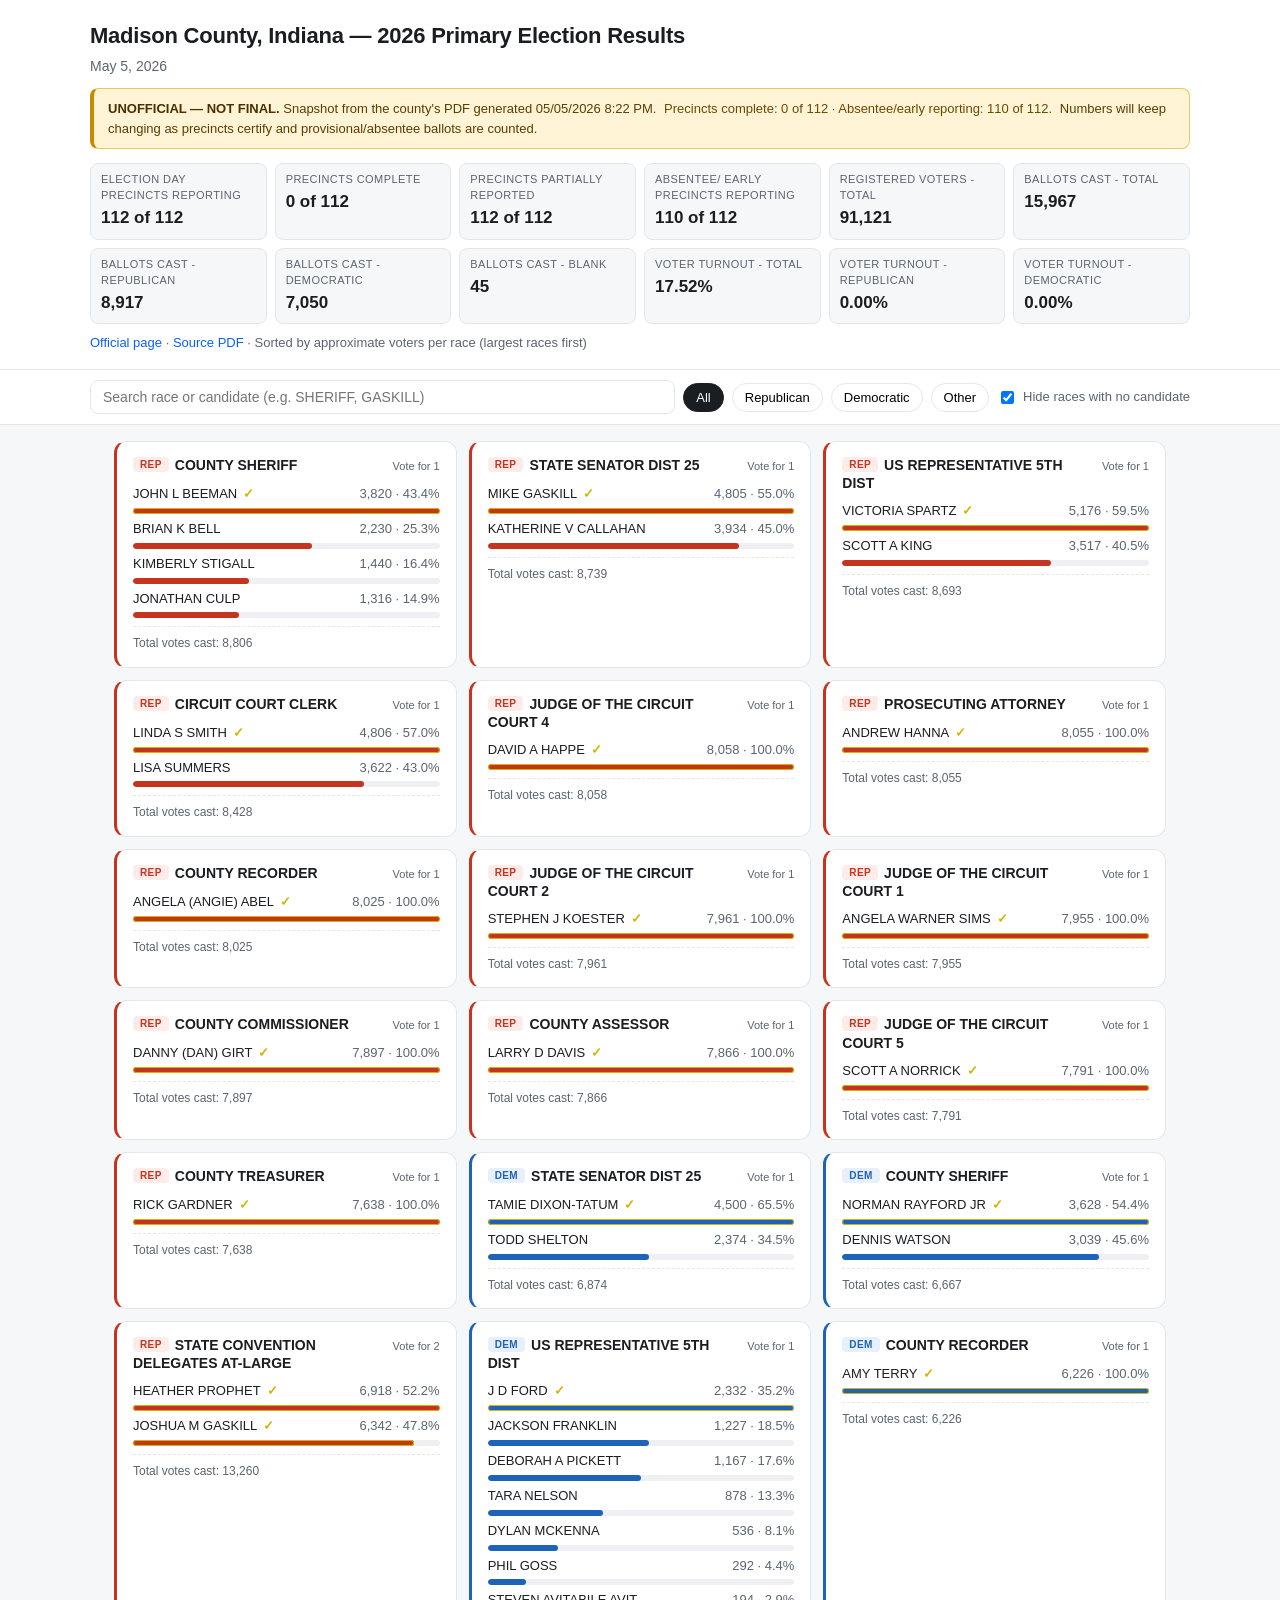
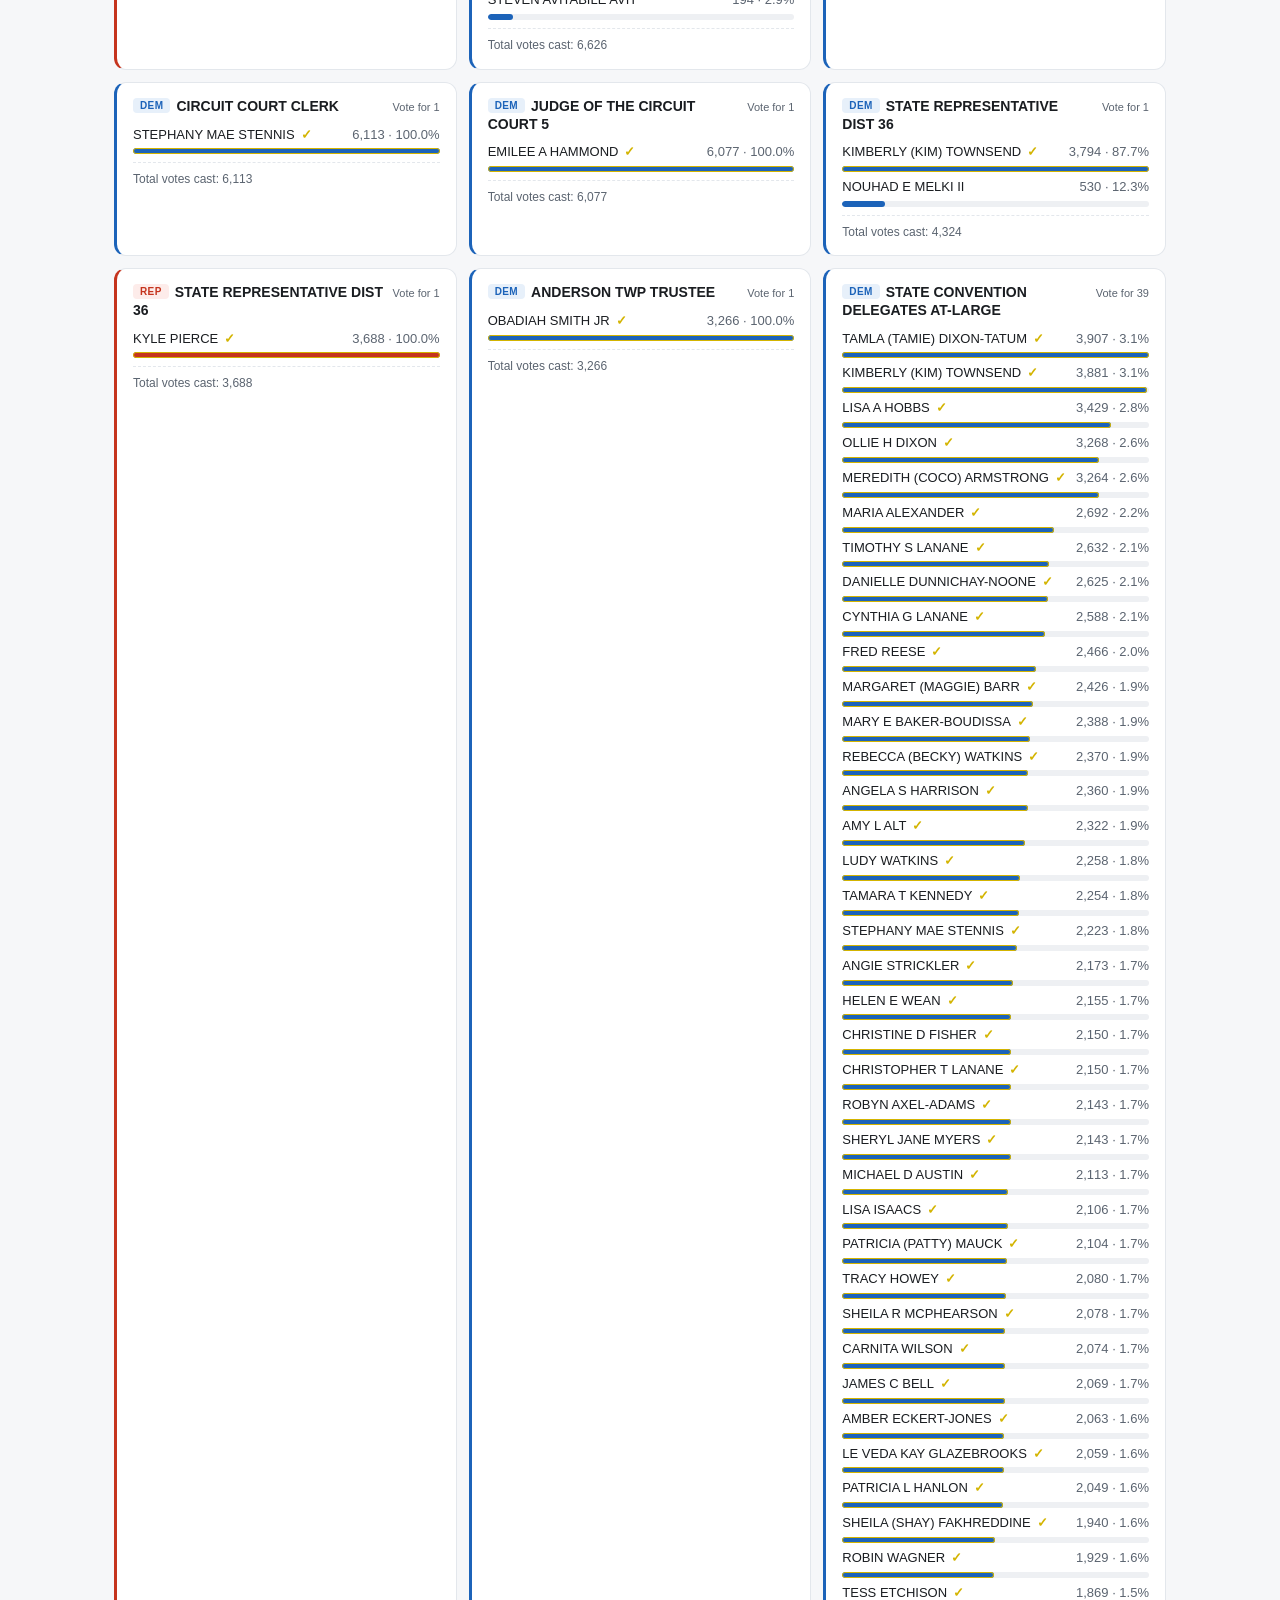
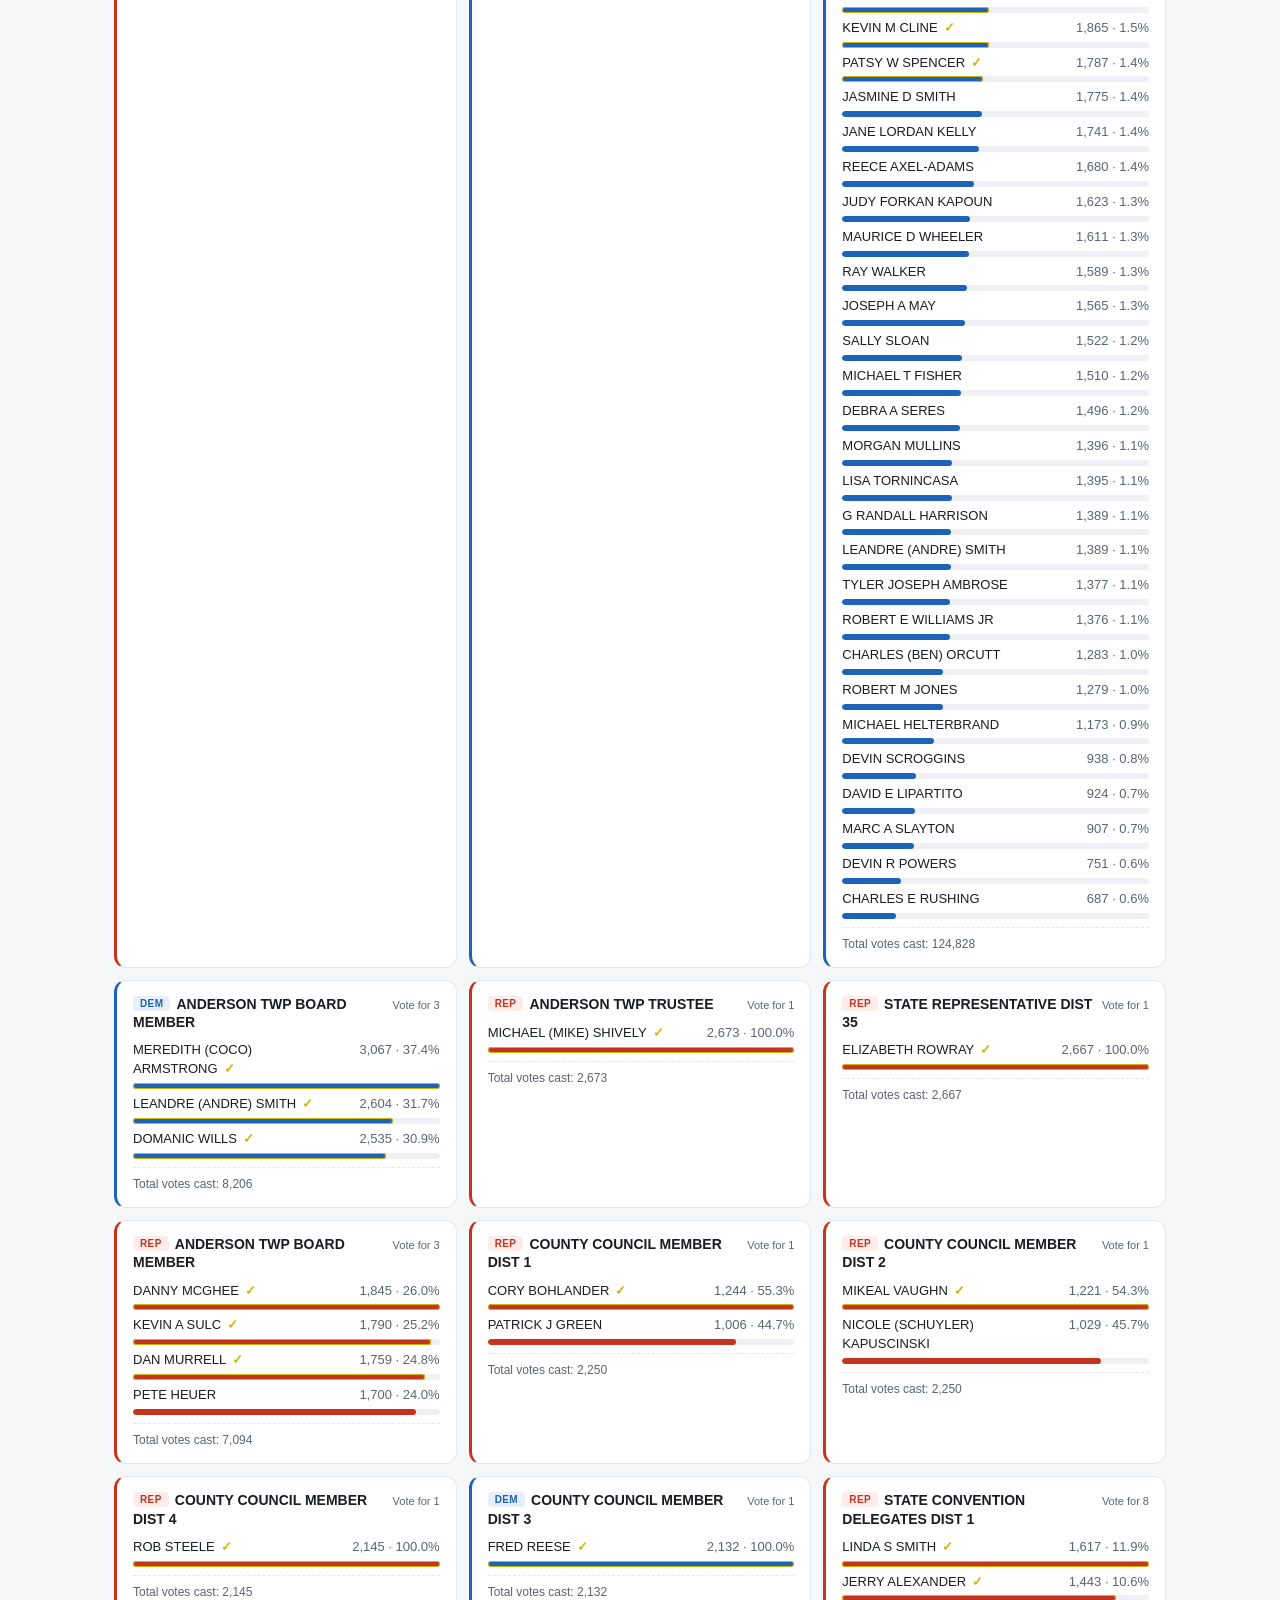
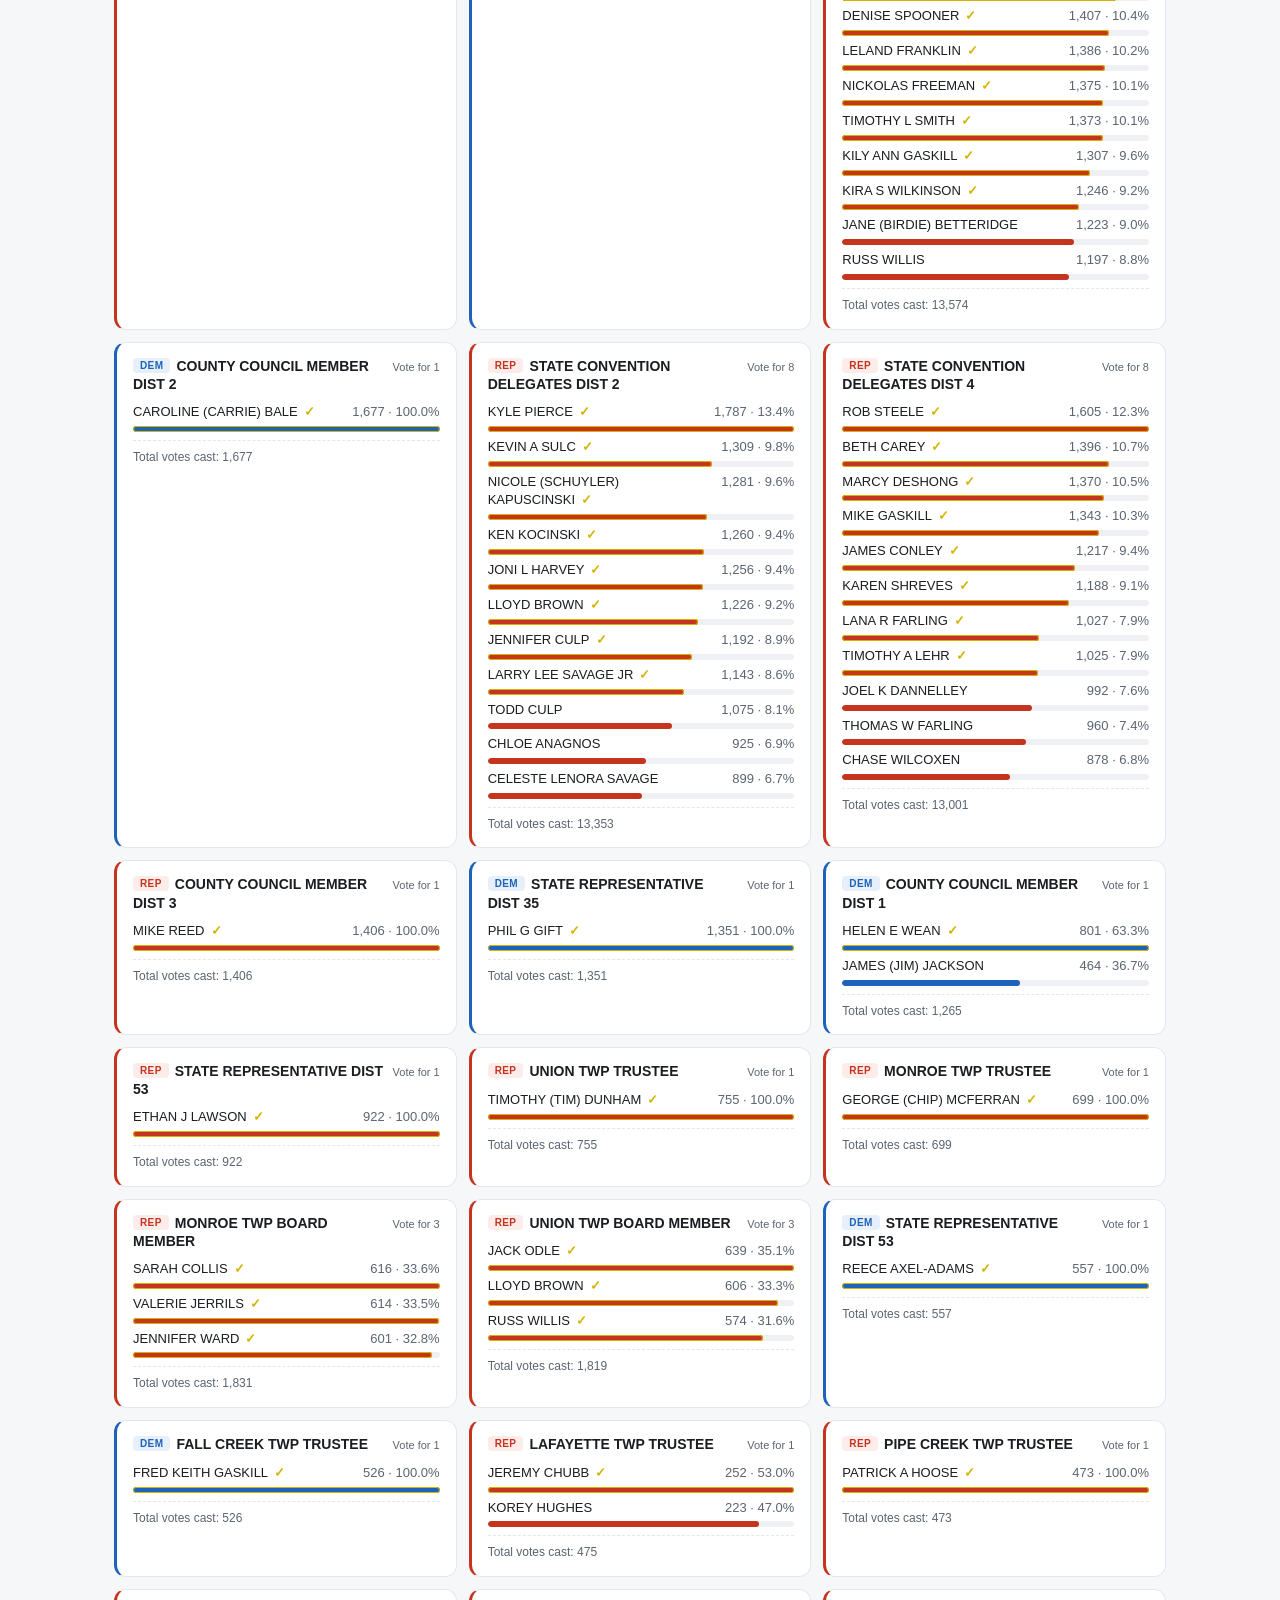
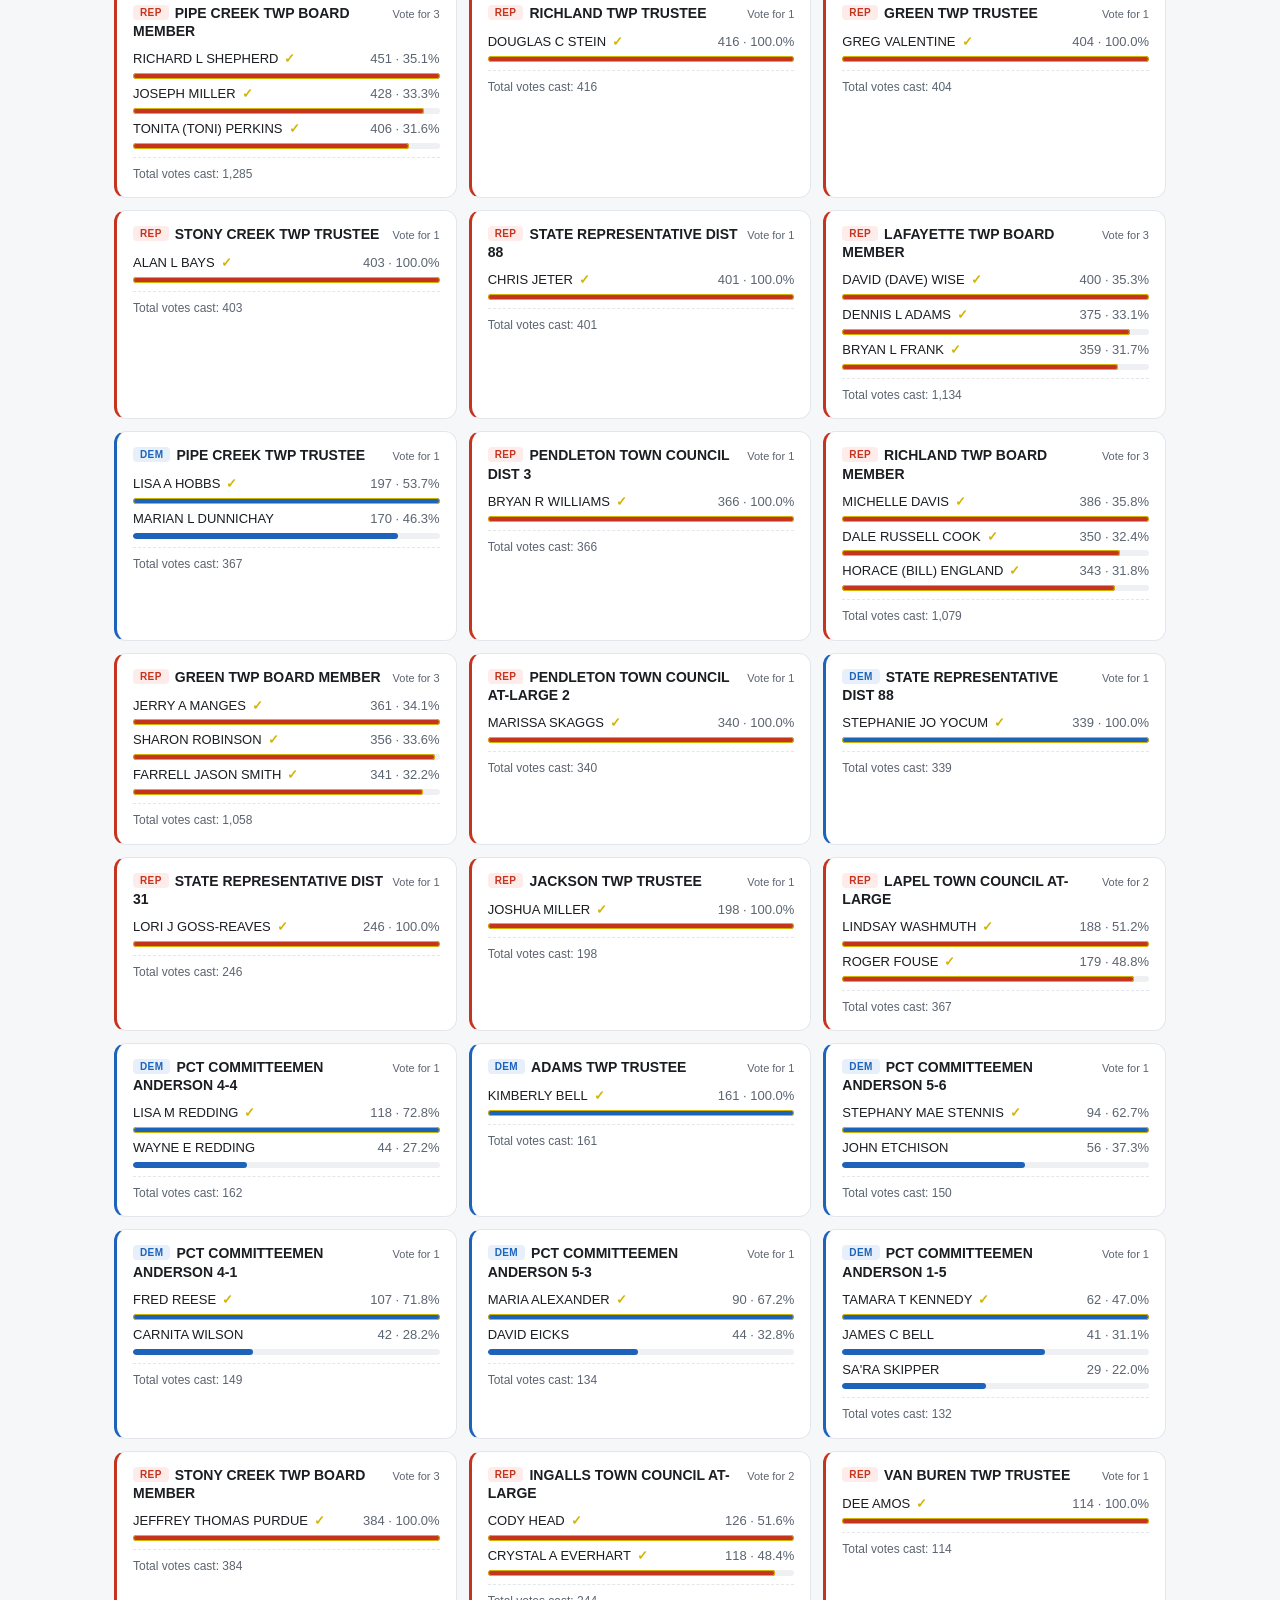
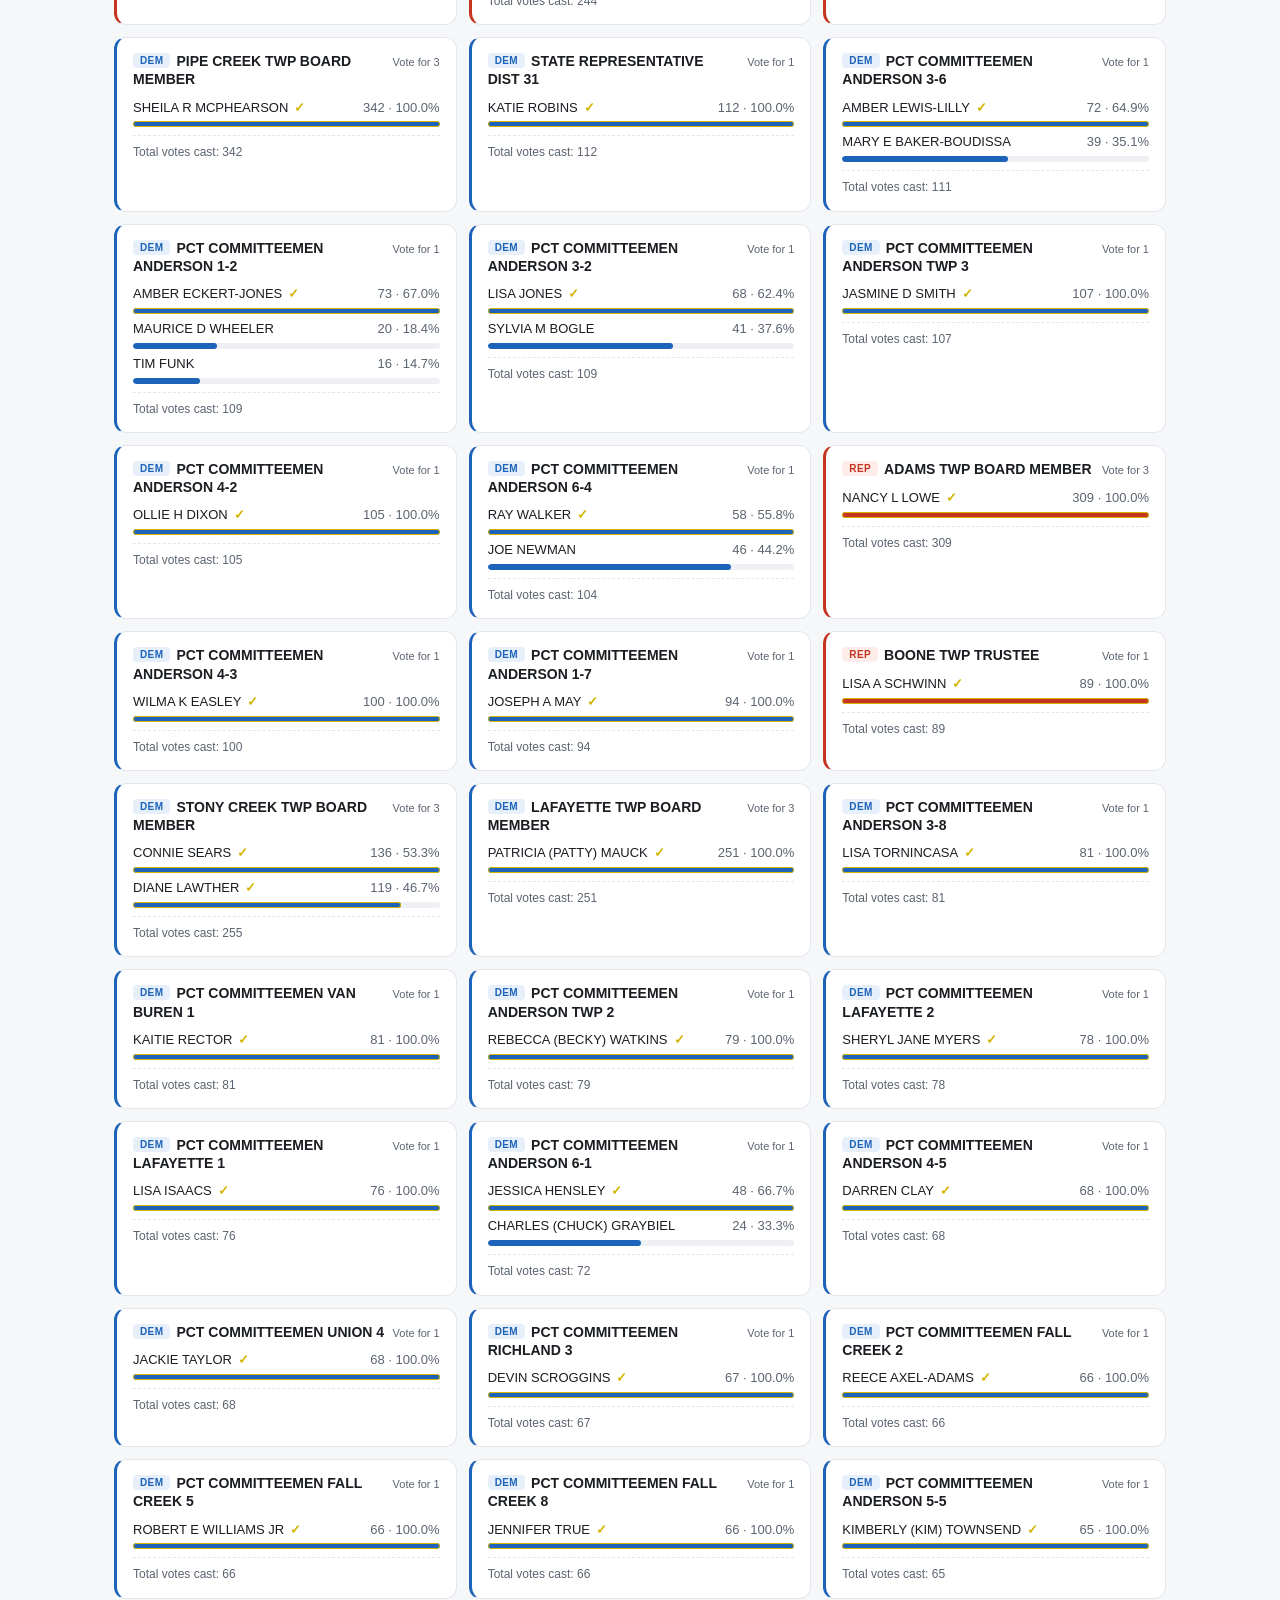
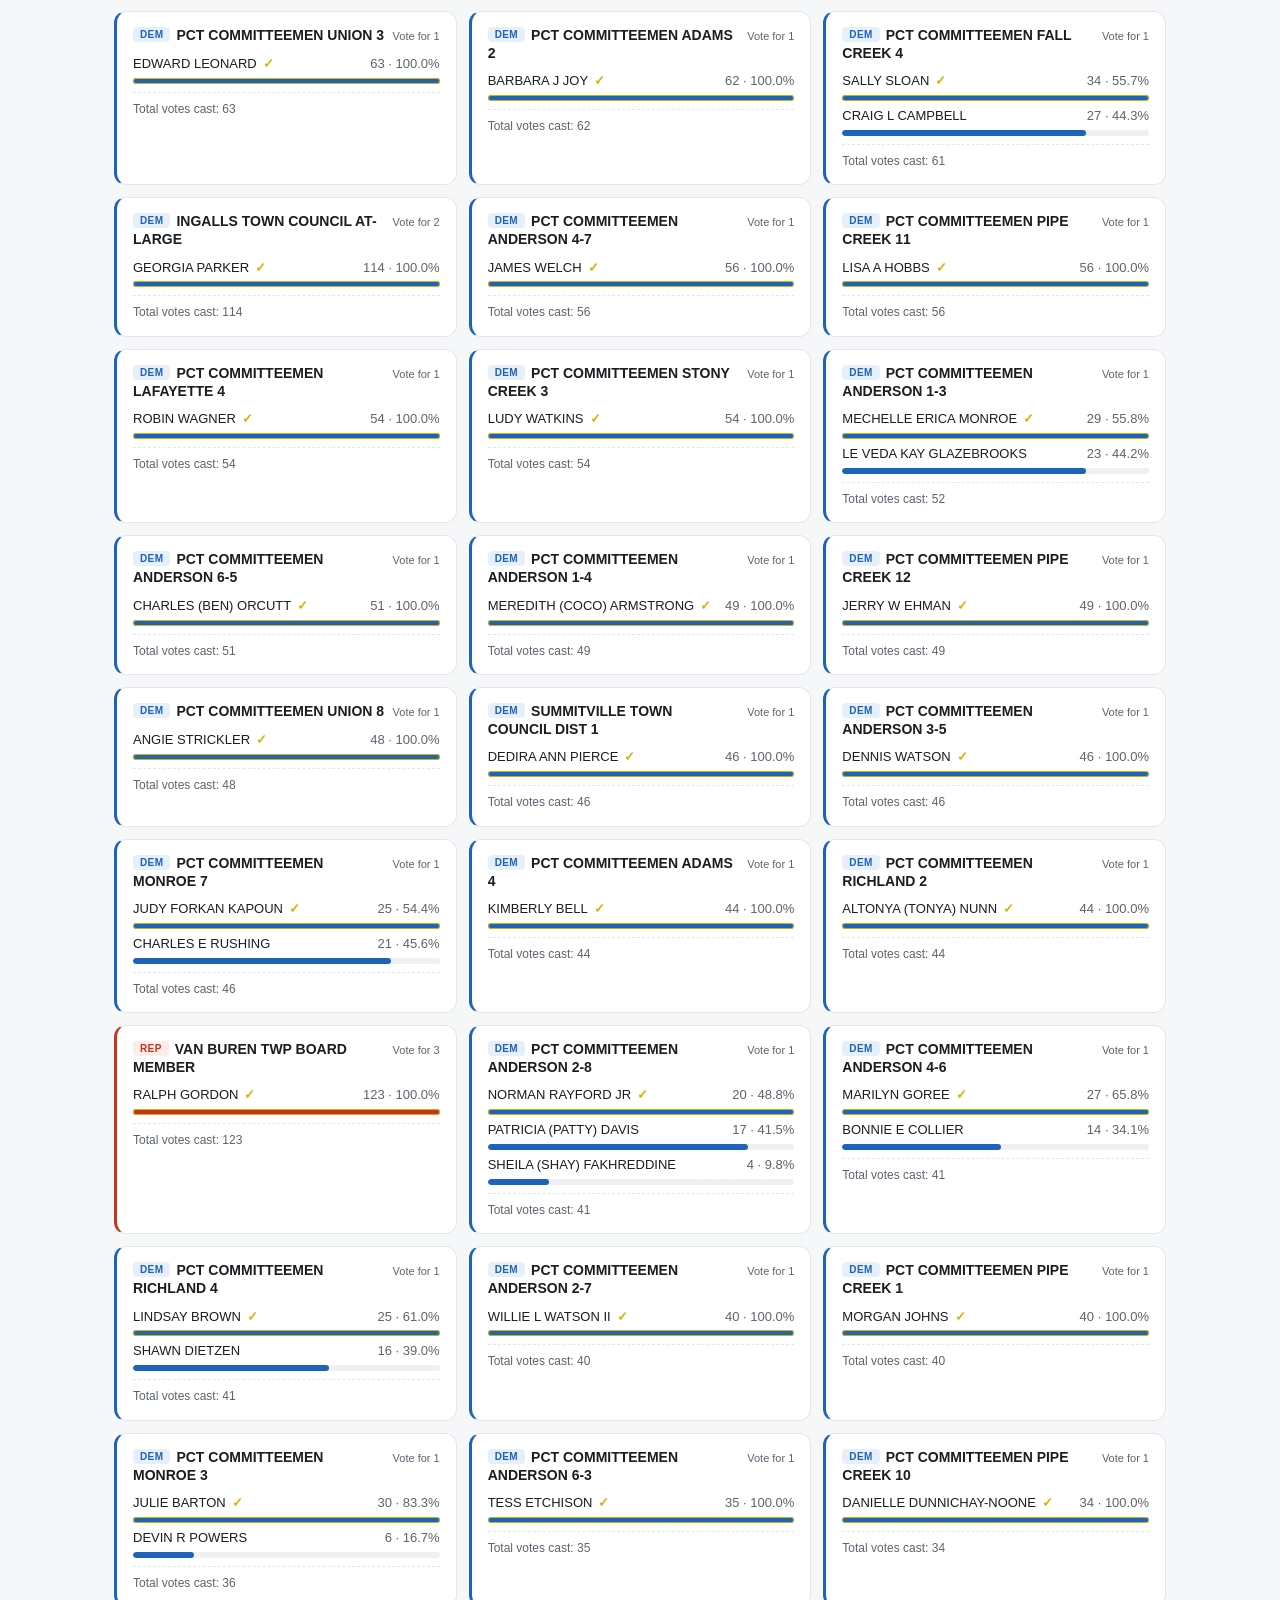
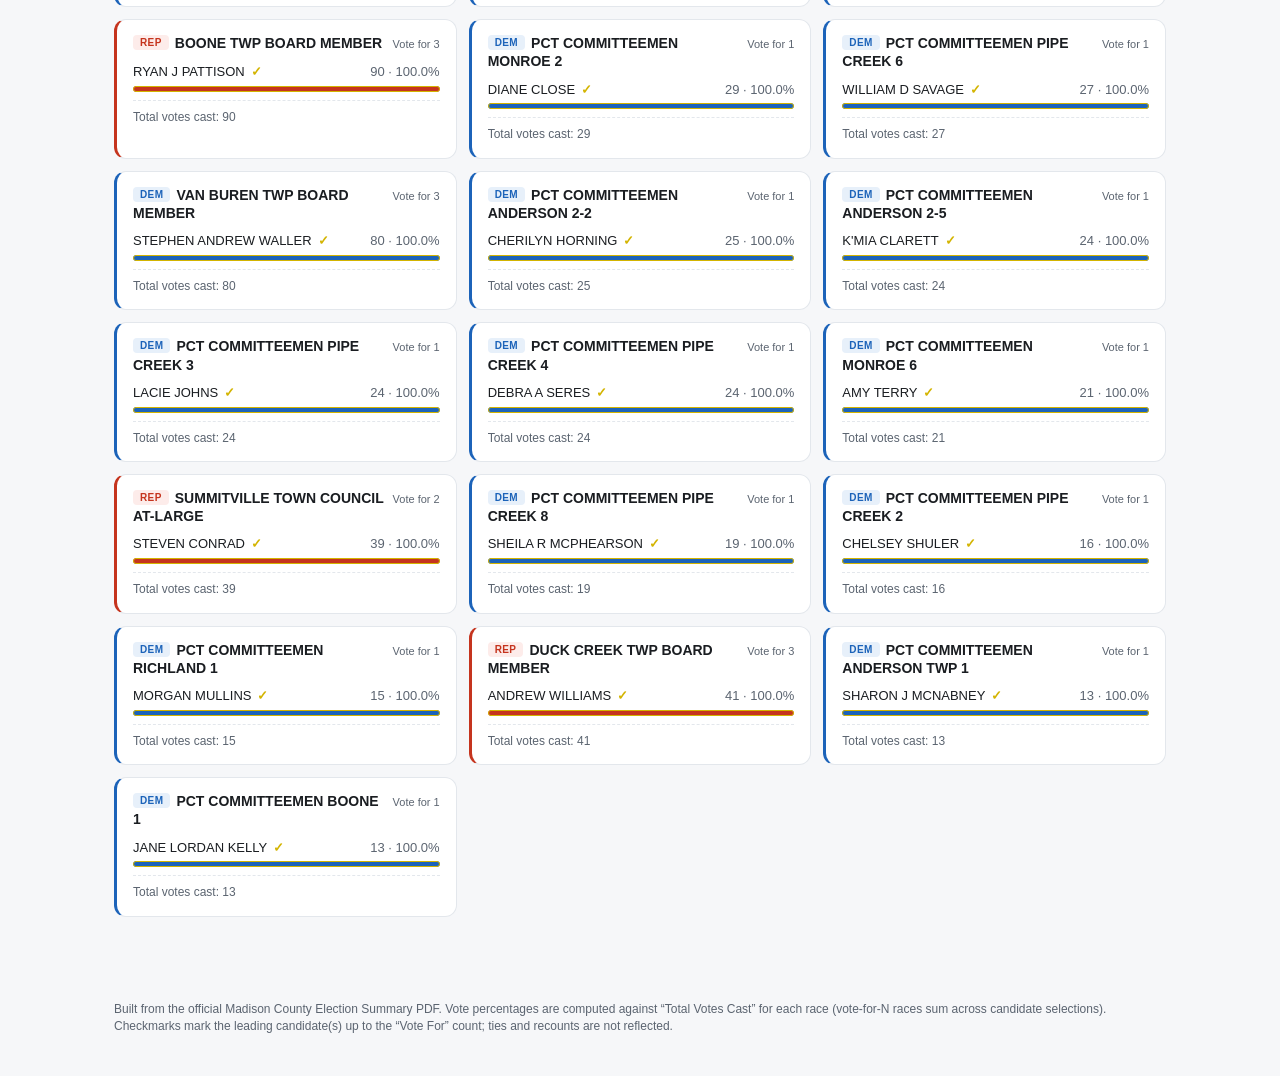
==== madison-county-2026-primary.html @ b172f8e1 "Add files via upload" ====
<!DOCTYPE html>
<html lang="en">
<head>
<meta charset="utf-8">
<meta name="viewport" content="width=device-width,initial-scale=1">
<title>Madison County, IN — 2026 Primary Election Results</title>
<style>
  :root {
    color-scheme: light;
    --bg: #f6f7f9;
    --card: #ffffff;
    --ink: #1a1d21;
    --ink-soft: #5b6470;
    --rule: #e3e7ec;
    --rep: #c5341e;
    --rep-bg: #fdecea;
    --dem: #1c63b9;
    --dem-bg: #e7f0fa;
    --non: #5b6470;
    --non-bg: #eef0f3;
    --winner-bg: #fff8d7;
    --winner-rule: #d3b400;
    --bar-track: #eef0f3;
    --accent: #0b5fff;
  }
  * { box-sizing: border-box; }
  html, body { margin: 0; padding: 0; }
  body {
    font: 15px/1.45 -apple-system, BlinkMacSystemFont, "Segoe UI", Roboto, "Helvetica Neue", Arial, sans-serif;
    color: var(--ink);
    background: var(--bg);
  }
  header {
    background: #fff;
    border-bottom: 1px solid var(--rule);
    padding: 20px 24px 16px;
  }
  header .wrap { max-width: 1100px; margin: 0 auto; }
  h1 { font-size: 22px; margin: 0 0 4px; letter-spacing: -0.01em; }
  .sub { color: var(--ink-soft); font-size: 14px; }
  .meta { margin-top: 10px; font-size: 13px; color: var(--ink-soft); }
  .meta a { color: var(--accent); text-decoration: none; }
  .meta a:hover { text-decoration: underline; }

  .stats {
    display: grid;
    grid-template-columns: repeat(auto-fit, minmax(160px, 1fr));
    gap: 8px;
    margin-top: 14px;
  }
  .stat {
    background: var(--bg);
    border: 1px solid var(--rule);
    border-radius: 8px;
    padding: 8px 10px;
  }
  .stat-label { font-size: 11px; color: var(--ink-soft); text-transform: uppercase; letter-spacing: 0.04em; }
  .stat-value { font-size: 17px; font-weight: 600; margin-top: 2px; }
  .warning {
    margin-top: 12px;
    padding: 10px 14px;
    background: #fff4d6;
    border: 1px solid #e6c861;
    border-left: 4px solid #c98a00;
    border-radius: 8px;
    font-size: 13px;
    line-height: 1.5;
    color: #5a3d00;
  }
  .warning strong { color: #4a2f00; }
  .warning-detail { display: inline-block; margin: 0 4px; color: #6b4900; }

  .controls {
    position: sticky; top: 0; z-index: 10;
    background: rgba(255,255,255,0.95);
    backdrop-filter: blur(6px);
    border-bottom: 1px solid var(--rule);
    padding: 10px 24px;
    display: flex; flex-wrap: wrap; gap: 8px; align-items: center;
  }
  .controls .wrap { max-width: 1100px; margin: 0 auto; width: 100%; display: flex; flex-wrap: wrap; gap: 8px; align-items: center; }
  input[type=search] {
    flex: 1 1 220px; min-width: 180px;
    padding: 8px 12px; font-size: 14px;
    border: 1px solid var(--rule); border-radius: 8px;
    background: #fff;
  }
  input[type=search]:focus { outline: 2px solid var(--accent); outline-offset: -1px; }
  .pill {
    padding: 6px 12px; border: 1px solid var(--rule);
    border-radius: 999px; cursor: pointer; user-select: none;
    background: #fff; font-size: 13px;
  }
  .pill[aria-pressed="true"] { background: var(--ink); color: #fff; border-color: var(--ink); }
  .pill.rep[aria-pressed="true"] { background: var(--rep); border-color: var(--rep); }
  .pill.dem[aria-pressed="true"] { background: var(--dem); border-color: var(--dem); }

  main { max-width: 1100px; margin: 0 auto; padding: 16px 24px 60px; }

  .cat {
    margin-top: 24px;
  }
  .cat-title {
    font-size: 13px; font-weight: 600; text-transform: uppercase;
    letter-spacing: 0.06em; color: var(--ink-soft);
    margin: 0 0 8px;
  }
  .grid {
    display: grid;
    grid-template-columns: repeat(auto-fill, minmax(320px, 1fr));
    gap: 12px;
  }
  .race {
    background: var(--card); border: 1px solid var(--rule); border-radius: 12px;
    padding: 14px 16px;
  }
  .race.rep { border-left: 3px solid var(--rep); }
  .race.dem { border-left: 3px solid var(--dem); }
  .race.non { border-left: 3px solid var(--non); }

  .race-head {
    display: flex; align-items: baseline; justify-content: space-between; gap: 8px;
    margin-bottom: 10px;
  }
  .race-title { font-weight: 600; font-size: 14px; line-height: 1.3; }
  .race-meta { font-size: 11px; color: var(--ink-soft); white-space: nowrap; }
  .party-tag {
    display: inline-block; padding: 1px 7px; border-radius: 4px;
    font-size: 10px; font-weight: 700; letter-spacing: 0.04em;
    margin-right: 6px; vertical-align: 2px;
  }
  .party-tag.rep { background: var(--rep-bg); color: var(--rep); }
  .party-tag.dem { background: var(--dem-bg); color: var(--dem); }
  .party-tag.non { background: var(--non-bg); color: var(--non); }

  .candidate { margin: 6px 0; }
  .cand-row { display: flex; justify-content: space-between; gap: 8px; font-size: 13px; align-items: baseline; }
  .cand-name { font-weight: 500; }
  .cand-votes { color: var(--ink-soft); white-space: nowrap; font-variant-numeric: tabular-nums; }
  .cand-winner .cand-name::after {
    content: "\2713"; color: var(--winner-rule); margin-left: 6px; font-weight: 700;
  }
  .bar-track {
    height: 6px; background: var(--bar-track); border-radius: 3px;
    margin-top: 4px; overflow: hidden;
  }
  .bar-fill { height: 100%; border-radius: 3px; }
  .race.rep .bar-fill { background: var(--rep); }
  .race.dem .bar-fill { background: var(--dem); }
  .race.non .bar-fill { background: var(--non); }
  .cand-winner .bar-fill { box-shadow: inset 0 0 0 1px var(--winner-rule); }

  .no-cand { color: var(--ink-soft); font-style: italic; font-size: 13px; }
  .totals { margin-top: 8px; padding-top: 8px; border-top: 1px dashed var(--rule); font-size: 12px; color: var(--ink-soft); }

  .empty { padding: 40px; text-align: center; color: var(--ink-soft); }

  footer { max-width: 1100px; margin: 24px auto 40px; padding: 0 24px; font-size: 12px; color: var(--ink-soft); }
  footer a { color: var(--accent); }

  @media (max-width: 600px) {
    header, .controls, main, footer { padding-left: 14px; padding-right: 14px; }
    .grid { grid-template-columns: 1fr; }
  }
</style>
</head>
<body>
<header>
  <div class="wrap">
    <h1>Madison County, Indiana — 2026 Primary Election Results</h1>
    <div class="sub">May 5, 2026</div>
    <div class="warning">
      <strong>UNOFFICIAL — NOT FINAL.</strong>
      Snapshot from the county's PDF generated 05/05/2026 8:22 PM.
      <span class="warning-detail">Precincts complete: 0 of 112 &middot; Absentee/early reporting: 110 of 112.</span>
      Numbers will keep changing as precincts certify and provisional/absentee ballots are counted.
    </div>
    <div class="stats"><div class="stat"><div class="stat-label">Election Day Precincts Reporting</div><div class="stat-value">112 of 112</div></div><div class="stat"><div class="stat-label">Precincts Complete</div><div class="stat-value">0 of 112</div></div><div class="stat"><div class="stat-label">Precincts Partially Reported</div><div class="stat-value">112 of 112</div></div><div class="stat"><div class="stat-label">Absentee/ Early Precincts Reporting</div><div class="stat-value">110 of 112</div></div><div class="stat"><div class="stat-label">Registered Voters - Total</div><div class="stat-value">91,121</div></div><div class="stat"><div class="stat-label">Ballots Cast - Total</div><div class="stat-value">15,967</div></div><div class="stat"><div class="stat-label">Ballots Cast - REPUBLICAN</div><div class="stat-value">8,917</div></div><div class="stat"><div class="stat-label">Ballots Cast - DEMOCRATIC</div><div class="stat-value">7,050</div></div><div class="stat"><div class="stat-label">Ballots Cast - Blank</div><div class="stat-value">45</div></div><div class="stat"><div class="stat-label">Voter Turnout - Total</div><div class="stat-value">17.52%</div></div><div class="stat"><div class="stat-label">Voter Turnout - REPUBLICAN</div><div class="stat-value">0.00%</div></div><div class="stat"><div class="stat-label">Voter Turnout - DEMOCRATIC</div><div class="stat-value">0.00%</div></div></div>
    <div class="meta">
      <a href="https://www.madisoncounty.in.gov/election-results" target="_blank" rel="noopener">Official page</a> &middot;
      <a href="https://docs.wixstatic.com/ugd/918579_207418ac35b1477e9a582b25a7706768.pdf" target="_blank" rel="noopener">Source PDF</a> &middot;
      Sorted by approximate voters per race (largest races first)
    </div>
  </div>
</header>

<div class="controls">
  <div class="wrap">
    <input type="search" id="q" placeholder="Search race or candidate (e.g. SHERIFF, GASKILL)" autocomplete="off">
    <button class="pill" data-party="ALL" aria-pressed="true">All</button>
    <button class="pill rep" data-party="REP" aria-pressed="false">Republican</button>
    <button class="pill dem" data-party="DEM" aria-pressed="false">Democratic</button>
    <button class="pill" data-party="NON" aria-pressed="false">Other</button>
    <label style="font-size:13px; color: var(--ink-soft); margin-left: auto; display:flex; align-items:center; gap:6px;">
      <input type="checkbox" id="hide-empty" checked> Hide races with no candidate
    </label>
  </div>
</div>

<main id="main"></main>

<footer>
  Built from the official Madison County Election Summary PDF. Vote percentages are computed against
  &ldquo;Total Votes Cast&rdquo; for each race (vote-for-N races sum across candidate selections).
  Checkmarks mark the leading candidate(s) up to the &ldquo;Vote For&rdquo; count; ties and recounts are not reflected.
</footer>

<script id="data" type="application/json">{"election": "Madison County, Indiana \u2014 Primary Election", "date": "2026-05-05", "source_pdf": "https://docs.wixstatic.com/ugd/918579_207418ac35b1477e9a582b25a7706768.pdf", "source_page": "https://www.madisoncounty.in.gov/election-results", "statistics": [{"label": "Election Day Precincts Reporting", "value": "112 of 112"}, {"label": "Precincts Complete", "value": "0 of 112"}, {"label": "Precincts Partially Reported", "value": "112 of 112"}, {"label": "Absentee/ Early Precincts Reporting", "value": "110 of 112"}, {"label": "Registered Voters - Total", "value": "91,121"}, {"label": "Ballots Cast - Total", "value": "15,967"}, {"label": "Ballots Cast - REPUBLICAN", "value": "8,917"}, {"label": "Ballots Cast - DEMOCRATIC", "value": "7,050"}, {"label": "Ballots Cast - Blank", "value": "45"}, {"label": "Voter Turnout - Total", "value": "17.52%"}, {"label": "Voter Turnout - REPUBLICAN", "value": "0.00%"}, {"label": "Voter Turnout - DEMOCRATIC", "value": "0.00%"}], "races": [{"race": "REP COUNTY SHERIFF", "party": "REP", "title": "COUNTY SHERIFF", "vote_for": 1, "candidates": [{"name": "JOHN L BEEMAN", "votes": 3820, "pct": 43.38, "winner": true}, {"name": "BRIAN K BELL", "votes": 2230, "pct": 25.32, "winner": false}, {"name": "KIMBERLY STIGALL", "votes": 1440, "pct": 16.35, "winner": false}, {"name": "JONATHAN CULP", "votes": 1316, "pct": 14.94, "winner": false}], "total_votes_cast": 8806, "computed_total": 8806, "category": "County Offices"}, {"race": "REP STATE SENATOR DIST 25", "party": "REP", "title": "STATE SENATOR DIST 25", "vote_for": 1, "candidates": [{"name": "MIKE GASKILL", "votes": 4805, "pct": 54.98, "winner": true}, {"name": "KATHERINE V CALLAHAN", "votes": 3934, "pct": 45.02, "winner": false}], "total_votes_cast": 8739, "computed_total": 8739, "category": "State Legislature"}, {"race": "REP US REPRESENTATIVE 5TH DIST", "party": "REP", "title": "US REPRESENTATIVE 5TH DIST", "vote_for": 1, "candidates": [{"name": "VICTORIA SPARTZ", "votes": 5176, "pct": 59.54, "winner": true}, {"name": "SCOTT A KING", "votes": 3517, "pct": 40.46, "winner": false}], "total_votes_cast": 8693, "computed_total": 8693, "category": "Federal"}, {"race": "REP CIRCUIT COURT CLERK", "party": "REP", "title": "CIRCUIT COURT CLERK", "vote_for": 1, "candidates": [{"name": "LINDA S SMITH", "votes": 4806, "pct": 57.02, "winner": true}, {"name": "LISA SUMMERS", "votes": 3622, "pct": 42.98, "winner": false}], "total_votes_cast": 8428, "computed_total": 8428, "category": "Judicial & Court"}, {"race": "REP JUDGE OF THE CIRCUIT COURT 4", "party": "REP", "title": "JUDGE OF THE CIRCUIT COURT 4", "vote_for": 1, "candidates": [{"name": "DAVID A HAPPE", "votes": 8058, "pct": 100.0, "winner": true}], "total_votes_cast": 8058, "computed_total": 8058, "category": "Judicial & Court"}, {"race": "REP PROSECUTING ATTORNEY", "party": "REP", "title": "PROSECUTING ATTORNEY", "vote_for": 1, "candidates": [{"name": "ANDREW HANNA", "votes": 8055, "pct": 100.0, "winner": true}], "total_votes_cast": 8055, "computed_total": 8055, "category": "Judicial & Court"}, {"race": "REP COUNTY RECORDER", "party": "REP", "title": "COUNTY RECORDER", "vote_for": 1, "candidates": [{"name": "ANGELA (ANGIE) ABEL", "votes": 8025, "pct": 100.0, "winner": true}], "total_votes_cast": 8025, "computed_total": 8025, "category": "County Offices"}, {"race": "REP JUDGE OF THE CIRCUIT COURT 2", "party": "REP", "title": "JUDGE OF THE CIRCUIT COURT 2", "vote_for": 1, "candidates": [{"name": "STEPHEN J KOESTER", "votes": 7961, "pct": 100.0, "winner": true}], "total_votes_cast": 7961, "computed_total": 7961, "category": "Judicial & Court"}, {"race": "REP JUDGE OF THE CIRCUIT COURT 1", "party": "REP", "title": "JUDGE OF THE CIRCUIT COURT 1", "vote_for": 1, "candidates": [{"name": "ANGELA WARNER SIMS", "votes": 7955, "pct": 100.0, "winner": true}], "total_votes_cast": 7955, "computed_total": 7955, "category": "Judicial & Court"}, {"race": "REP COUNTY COMMISSIONER", "party": "REP", "title": "COUNTY COMMISSIONER", "vote_for": 1, "candidates": [{"name": "DANNY (DAN) GIRT", "votes": 7897, "pct": 100.0, "winner": true}], "total_votes_cast": 7897, "computed_total": 7897, "category": "County Council & Commissioners"}, {"race": "REP COUNTY ASSESSOR", "party": "REP", "title": "COUNTY ASSESSOR", "vote_for": 1, "candidates": [{"name": "LARRY D DAVIS", "votes": 7866, "pct": 100.0, "winner": true}], "total_votes_cast": 7866, "computed_total": 7866, "category": "County Offices"}, {"race": "REP JUDGE OF THE CIRCUIT COURT 5", "party": "REP", "title": "JUDGE OF THE CIRCUIT COURT 5", "vote_for": 1, "candidates": [{"name": "SCOTT A NORRICK", "votes": 7791, "pct": 100.0, "winner": true}], "total_votes_cast": 7791, "computed_total": 7791, "category": "Judicial & Court"}, {"race": "REP COUNTY TREASURER", "party": "REP", "title": "COUNTY TREASURER", "vote_for": 1, "candidates": [{"name": "RICK GARDNER", "votes": 7638, "pct": 100.0, "winner": true}], "total_votes_cast": 7638, "computed_total": 7638, "category": "County Offices"}, {"race": "DEM STATE SENATOR DIST 25", "party": "DEM", "title": "STATE SENATOR DIST 25", "vote_for": 1, "candidates": [{"name": "TAMIE DIXON-TATUM", "votes": 4500, "pct": 65.46, "winner": true}, {"name": "TODD SHELTON", "votes": 2374, "pct": 34.54, "winner": false}], "total_votes_cast": 6874, "computed_total": 6874, "category": "State Legislature"}, {"race": "DEM COUNTY SHERIFF", "party": "DEM", "title": "COUNTY SHERIFF", "vote_for": 1, "candidates": [{"name": "NORMAN RAYFORD JR", "votes": 3628, "pct": 54.42, "winner": true}, {"name": "DENNIS WATSON", "votes": 3039, "pct": 45.58, "winner": false}], "total_votes_cast": 6667, "computed_total": 6667, "category": "County Offices"}, {"race": "REP STATE CONVENTION DELEGATES AT-LARGE", "party": "REP", "title": "STATE CONVENTION DELEGATES AT-LARGE", "vote_for": 2, "candidates": [{"name": "HEATHER PROPHET", "votes": 6918, "pct": 52.17, "winner": true}, {"name": "JOSHUA M GASKILL", "votes": 6342, "pct": 47.83, "winner": true}], "total_votes_cast": 13260, "computed_total": 13260, "category": "State Convention Delegates"}, {"race": "DEM US REPRESENTATIVE 5TH DIST", "party": "DEM", "title": "US REPRESENTATIVE 5TH DIST", "vote_for": 1, "candidates": [{"name": "J D FORD", "votes": 2332, "pct": 35.19, "winner": true}, {"name": "JACKSON FRANKLIN", "votes": 1227, "pct": 18.52, "winner": false}, {"name": "DEBORAH A PICKETT", "votes": 1167, "pct": 17.61, "winner": false}, {"name": "TARA NELSON", "votes": 878, "pct": 13.25, "winner": false}, {"name": "DYLAN MCKENNA", "votes": 536, "pct": 8.09, "winner": false}, {"name": "PHIL GOSS", "votes": 292, "pct": 4.41, "winner": false}, {"name": "STEVEN AVITABILE AVIT", "votes": 194, "pct": 2.93, "winner": false}], "total_votes_cast": 6626, "computed_total": 6626, "category": "Federal"}, {"race": "DEM COUNTY RECORDER", "party": "DEM", "title": "COUNTY RECORDER", "vote_for": 1, "candidates": [{"name": "AMY TERRY", "votes": 6226, "pct": 100.0, "winner": true}], "total_votes_cast": 6226, "computed_total": 6226, "category": "County Offices"}, {"race": "DEM CIRCUIT COURT CLERK", "party": "DEM", "title": "CIRCUIT COURT CLERK", "vote_for": 1, "candidates": [{"name": "STEPHANY MAE STENNIS", "votes": 6113, "pct": 100.0, "winner": true}], "total_votes_cast": 6113, "computed_total": 6113, "category": "Judicial & Court"}, {"race": "DEM JUDGE OF THE CIRCUIT COURT 5", "party": "DEM", "title": "JUDGE OF THE CIRCUIT COURT 5", "vote_for": 1, "candidates": [{"name": "EMILEE A HAMMOND", "votes": 6077, "pct": 100.0, "winner": true}], "total_votes_cast": 6077, "computed_total": 6077, "category": "Judicial & Court"}, {"race": "DEM STATE REPRESENTATIVE DIST 36", "party": "DEM", "title": "STATE REPRESENTATIVE DIST 36", "vote_for": 1, "candidates": [{"name": "KIMBERLY (KIM) TOWNSEND", "votes": 3794, "pct": 87.74, "winner": true}, {"name": "NOUHAD E MELKI II", "votes": 530, "pct": 12.26, "winner": false}], "total_votes_cast": 4324, "computed_total": 4324, "category": "State Legislature"}, {"race": "REP STATE REPRESENTATIVE DIST 36", "party": "REP", "title": "STATE REPRESENTATIVE DIST 36", "vote_for": 1, "candidates": [{"name": "KYLE PIERCE", "votes": 3688, "pct": 100.0, "winner": true}], "total_votes_cast": 3688, "computed_total": 3688, "category": "State Legislature"}, {"race": "DEM ANDERSON TWP TRUSTEE", "party": "DEM", "title": "ANDERSON TWP TRUSTEE", "vote_for": 1, "candidates": [{"name": "OBADIAH SMITH JR", "votes": 3266, "pct": 100.0, "winner": true}], "total_votes_cast": 3266, "computed_total": 3266, "category": "Township Trustees"}, {"race": "DEM STATE CONVENTION DELEGATES AT-LARGE", "party": "DEM", "title": "STATE CONVENTION DELEGATES AT-LARGE", "vote_for": 39, "candidates": [{"name": "TAMLA (TAMIE) DIXON-TATUM", "votes": 3907, "pct": 3.13, "winner": true}, {"name": "KIMBERLY (KIM) TOWNSEND", "votes": 3881, "pct": 3.11, "winner": true}, {"name": "LISA A HOBBS", "votes": 3429, "pct": 2.75, "winner": true}, {"name": "OLLIE H DIXON", "votes": 3268, "pct": 2.62, "winner": true}, {"name": "MEREDITH (COCO) ARMSTRONG", "votes": 3264, "pct": 2.61, "winner": true}, {"name": "MARIA ALEXANDER", "votes": 2692, "pct": 2.16, "winner": true}, {"name": "TIMOTHY S LANANE", "votes": 2632, "pct": 2.11, "winner": true}, {"name": "DANIELLE DUNNICHAY-NOONE", "votes": 2625, "pct": 2.1, "winner": true}, {"name": "CYNTHIA G LANANE", "votes": 2588, "pct": 2.07, "winner": true}, {"name": "FRED REESE", "votes": 2466, "pct": 1.98, "winner": true}, {"name": "MARGARET (MAGGIE) BARR", "votes": 2426, "pct": 1.94, "winner": true}, {"name": "MARY E BAKER-BOUDISSA", "votes": 2388, "pct": 1.91, "winner": true}, {"name": "REBECCA (BECKY) WATKINS", "votes": 2370, "pct": 1.9, "winner": true}, {"name": "ANGELA S HARRISON", "votes": 2360, "pct": 1.89, "winner": true}, {"name": "AMY L ALT", "votes": 2322, "pct": 1.86, "winner": true}, {"name": "LUDY WATKINS", "votes": 2258, "pct": 1.81, "winner": true}, {"name": "TAMARA T KENNEDY", "votes": 2254, "pct": 1.81, "winner": true}, {"name": "STEPHANY MAE STENNIS", "votes": 2223, "pct": 1.78, "winner": true}, {"name": "ANGIE STRICKLER", "votes": 2173, "pct": 1.74, "winner": true}, {"name": "HELEN E WEAN", "votes": 2155, "pct": 1.73, "winner": true}, {"name": "CHRISTINE D FISHER", "votes": 2150, "pct": 1.72, "winner": true}, {"name": "CHRISTOPHER T LANANE", "votes": 2150, "pct": 1.72, "winner": true}, {"name": "ROBYN AXEL-ADAMS", "votes": 2143, "pct": 1.72, "winner": true}, {"name": "SHERYL JANE MYERS", "votes": 2143, "pct": 1.72, "winner": true}, {"name": "MICHAEL D AUSTIN", "votes": 2113, "pct": 1.69, "winner": true}, {"name": "LISA ISAACS", "votes": 2106, "pct": 1.69, "winner": true}, {"name": "PATRICIA (PATTY) MAUCK", "votes": 2104, "pct": 1.69, "winner": true}, {"name": "TRACY HOWEY", "votes": 2080, "pct": 1.67, "winner": true}, {"name": "SHEILA R MCPHEARSON", "votes": 2078, "pct": 1.66, "winner": true}, {"name": "CARNITA WILSON", "votes": 2074, "pct": 1.66, "winner": true}, {"name": "JAMES C BELL", "votes": 2069, "pct": 1.66, "winner": true}, {"name": "AMBER ECKERT-JONES", "votes": 2063, "pct": 1.65, "winner": true}, {"name": "LE VEDA KAY GLAZEBROOKS", "votes": 2059, "pct": 1.65, "winner": true}, {"name": "PATRICIA L HANLON", "votes": 2049, "pct": 1.64, "winner": true}, {"name": "SHEILA (SHAY) FAKHREDDINE", "votes": 1940, "pct": 1.55, "winner": true}, {"name": "ROBIN WAGNER", "votes": 1929, "pct": 1.55, "winner": true}, {"name": "TESS ETCHISON", "votes": 1869, "pct": 1.5, "winner": true}, {"name": "KEVIN M CLINE", "votes": 1865, "pct": 1.49, "winner": true}, {"name": "PATSY W SPENCER", "votes": 1787, "pct": 1.43, "winner": true}, {"name": "JASMINE D SMITH", "votes": 1775, "pct": 1.42, "winner": false}, {"name": "JANE LORDAN KELLY", "votes": 1741, "pct": 1.39, "winner": false}, {"name": "REECE AXEL-ADAMS", "votes": 1680, "pct": 1.35, "winner": false}, {"name": "JUDY FORKAN KAPOUN", "votes": 1623, "pct": 1.3, "winner": false}, {"name": "MAURICE D WHEELER", "votes": 1611, "pct": 1.29, "winner": false}, {"name": "RAY WALKER", "votes": 1589, "pct": 1.27, "winner": false}, {"name": "JOSEPH A MAY", "votes": 1565, "pct": 1.25, "winner": false}, {"name": "SALLY SLOAN", "votes": 1522, "pct": 1.22, "winner": false}, {"name": "MICHAEL T FISHER", "votes": 1510, "pct": 1.21, "winner": false}, {"name": "DEBRA A SERES", "votes": 1496, "pct": 1.2, "winner": false}, {"name": "MORGAN MULLINS", "votes": 1396, "pct": 1.12, "winner": false}, {"name": "LISA TORNINCASA", "votes": 1395, "pct": 1.12, "winner": false}, {"name": "G RANDALL HARRISON", "votes": 1389, "pct": 1.11, "winner": false}, {"name": "LEANDRE (ANDRE) SMITH", "votes": 1389, "pct": 1.11, "winner": false}, {"name": "TYLER JOSEPH AMBROSE", "votes": 1377, "pct": 1.1, "winner": false}, {"name": "ROBERT E WILLIAMS JR", "votes": 1376, "pct": 1.1, "winner": false}, {"name": "CHARLES (BEN) ORCUTT", "votes": 1283, "pct": 1.03, "winner": false}, {"name": "ROBERT M JONES", "votes": 1279, "pct": 1.02, "winner": false}, {"name": "MICHAEL HELTERBRAND", "votes": 1173, "pct": 0.94, "winner": false}, {"name": "DEVIN SCROGGINS", "votes": 938, "pct": 0.75, "winner": false}, {"name": "DAVID E LIPARTITO", "votes": 924, "pct": 0.74, "winner": false}, {"name": "MARC A SLAYTON", "votes": 907, "pct": 0.73, "winner": false}, {"name": "DEVIN R POWERS", "votes": 751, "pct": 0.6, "winner": false}, {"name": "CHARLES E RUSHING", "votes": 687, "pct": 0.55, "winner": false}], "total_votes_cast": 124828, "computed_total": 124828, "category": "State Convention Delegates"}, {"race": "DEM ANDERSON TWP BOARD MEMBER", "party": "DEM", "title": "ANDERSON TWP BOARD MEMBER", "vote_for": 3, "candidates": [{"name": "MEREDITH (COCO) ARMSTRONG", "votes": 3067, "pct": 37.38, "winner": true}, {"name": "LEANDRE (ANDRE) SMITH", "votes": 2604, "pct": 31.73, "winner": true}, {"name": "DOMANIC WILLS", "votes": 2535, "pct": 30.89, "winner": true}], "total_votes_cast": 8206, "computed_total": 8206, "category": "Township Board Members"}, {"race": "REP ANDERSON TWP TRUSTEE", "party": "REP", "title": "ANDERSON TWP TRUSTEE", "vote_for": 1, "candidates": [{"name": "MICHAEL (MIKE) SHIVELY", "votes": 2673, "pct": 100.0, "winner": true}], "total_votes_cast": 2673, "computed_total": 2673, "category": "Township Trustees"}, {"race": "REP STATE REPRESENTATIVE DIST 35", "party": "REP", "title": "STATE REPRESENTATIVE DIST 35", "vote_for": 1, "candidates": [{"name": "ELIZABETH ROWRAY", "votes": 2667, "pct": 100.0, "winner": true}], "total_votes_cast": 2667, "computed_total": 2667, "category": "State Legislature"}, {"race": "REP ANDERSON TWP BOARD MEMBER", "party": "REP", "title": "ANDERSON TWP BOARD MEMBER", "vote_for": 3, "candidates": [{"name": "DANNY MCGHEE", "votes": 1845, "pct": 26.01, "winner": true}, {"name": "KEVIN A SULC", "votes": 1790, "pct": 25.23, "winner": true}, {"name": "DAN MURRELL", "votes": 1759, "pct": 24.8, "winner": true}, {"name": "PETE HEUER", "votes": 1700, "pct": 23.96, "winner": false}], "total_votes_cast": 7094, "computed_total": 7094, "category": "Township Board Members"}, {"race": "REP COUNTY COUNCIL MEMBER DIST 1", "party": "REP", "title": "COUNTY COUNCIL MEMBER DIST 1", "vote_for": 1, "candidates": [{"name": "CORY BOHLANDER", "votes": 1244, "pct": 55.29, "winner": true}, {"name": "PATRICK J GREEN", "votes": 1006, "pct": 44.71, "winner": false}], "total_votes_cast": 2250, "computed_total": 2250, "category": "County Council & Commissioners"}, {"race": "REP COUNTY COUNCIL MEMBER DIST 2", "party": "REP", "title": "COUNTY COUNCIL MEMBER DIST 2", "vote_for": 1, "candidates": [{"name": "MIKEAL VAUGHN", "votes": 1221, "pct": 54.27, "winner": true}, {"name": "NICOLE (SCHUYLER) KAPUSCINSKI", "votes": 1029, "pct": 45.73, "winner": false}], "total_votes_cast": 2250, "computed_total": 2250, "category": "County Council & Commissioners"}, {"race": "REP COUNTY COUNCIL MEMBER DIST 4", "party": "REP", "title": "COUNTY COUNCIL MEMBER DIST 4", "vote_for": 1, "candidates": [{"name": "ROB STEELE", "votes": 2145, "pct": 100.0, "winner": true}], "total_votes_cast": 2145, "computed_total": 2145, "category": "County Council & Commissioners"}, {"race": "DEM COUNTY COUNCIL MEMBER DIST 3", "party": "DEM", "title": "COUNTY COUNCIL MEMBER DIST 3", "vote_for": 1, "candidates": [{"name": "FRED REESE", "votes": 2132, "pct": 100.0, "winner": true}], "total_votes_cast": 2132, "computed_total": 2132, "category": "County Council & Commissioners"}, {"race": "REP STATE CONVENTION DELEGATES DIST 1", "party": "REP", "title": "STATE CONVENTION DELEGATES DIST 1", "vote_for": 8, "candidates": [{"name": "LINDA S SMITH", "votes": 1617, "pct": 11.91, "winner": true}, {"name": "JERRY ALEXANDER", "votes": 1443, "pct": 10.63, "winner": true}, {"name": "DENISE SPOONER", "votes": 1407, "pct": 10.37, "winner": true}, {"name": "LELAND FRANKLIN", "votes": 1386, "pct": 10.21, "winner": true}, {"name": "NICKOLAS FREEMAN", "votes": 1375, "pct": 10.13, "winner": true}, {"name": "TIMOTHY L SMITH", "votes": 1373, "pct": 10.11, "winner": true}, {"name": "KILY ANN GASKILL", "votes": 1307, "pct": 9.63, "winner": true}, {"name": "KIRA S WILKINSON", "votes": 1246, "pct": 9.18, "winner": true}, {"name": "JANE (BIRDIE) BETTERIDGE", "votes": 1223, "pct": 9.01, "winner": false}, {"name": "RUSS WILLIS", "votes": 1197, "pct": 8.82, "winner": false}], "total_votes_cast": 13574, "computed_total": 13574, "category": "State Convention Delegates"}, {"race": "DEM COUNTY COUNCIL MEMBER DIST 2", "party": "DEM", "title": "COUNTY COUNCIL MEMBER DIST 2", "vote_for": 1, "candidates": [{"name": "CAROLINE (CARRIE) BALE", "votes": 1677, "pct": 100.0, "winner": true}], "total_votes_cast": 1677, "computed_total": 1677, "category": "County Council & Commissioners"}, {"race": "REP STATE CONVENTION DELEGATES DIST 2", "party": "REP", "title": "STATE CONVENTION DELEGATES DIST 2", "vote_for": 8, "candidates": [{"name": "KYLE PIERCE", "votes": 1787, "pct": 13.38, "winner": true}, {"name": "KEVIN A SULC", "votes": 1309, "pct": 9.8, "winner": true}, {"name": "NICOLE (SCHUYLER) KAPUSCINSKI", "votes": 1281, "pct": 9.59, "winner": true}, {"name": "KEN KOCINSKI", "votes": 1260, "pct": 9.44, "winner": true}, {"name": "JONI L HARVEY", "votes": 1256, "pct": 9.41, "winner": true}, {"name": "LLOYD BROWN", "votes": 1226, "pct": 9.18, "winner": true}, {"name": "JENNIFER CULP", "votes": 1192, "pct": 8.93, "winner": true}, {"name": "LARRY LEE SAVAGE JR", "votes": 1143, "pct": 8.56, "winner": true}, {"name": "TODD CULP", "votes": 1075, "pct": 8.05, "winner": false}, {"name": "CHLOE ANAGNOS", "votes": 925, "pct": 6.93, "winner": false}, {"name": "CELESTE LENORA SAVAGE", "votes": 899, "pct": 6.73, "winner": false}], "total_votes_cast": 13353, "computed_total": 13353, "category": "State Convention Delegates"}, {"race": "REP STATE CONVENTION DELEGATES DIST 4", "party": "REP", "title": "STATE CONVENTION DELEGATES DIST 4", "vote_for": 8, "candidates": [{"name": "ROB STEELE", "votes": 1605, "pct": 12.35, "winner": true}, {"name": "BETH CAREY", "votes": 1396, "pct": 10.74, "winner": true}, {"name": "MARCY DESHONG", "votes": 1370, "pct": 10.54, "winner": true}, {"name": "MIKE GASKILL", "votes": 1343, "pct": 10.33, "winner": true}, {"name": "JAMES CONLEY", "votes": 1217, "pct": 9.36, "winner": true}, {"name": "KAREN SHREVES", "votes": 1188, "pct": 9.14, "winner": true}, {"name": "LANA R FARLING", "votes": 1027, "pct": 7.9, "winner": true}, {"name": "TIMOTHY A LEHR", "votes": 1025, "pct": 7.88, "winner": true}, {"name": "JOEL K DANNELLEY", "votes": 992, "pct": 7.63, "winner": false}, {"name": "THOMAS W FARLING", "votes": 960, "pct": 7.38, "winner": false}, {"name": "CHASE WILCOXEN", "votes": 878, "pct": 6.75, "winner": false}], "total_votes_cast": 13001, "computed_total": 13001, "category": "State Convention Delegates"}, {"race": "REP COUNTY COUNCIL MEMBER DIST 3", "party": "REP", "title": "COUNTY COUNCIL MEMBER DIST 3", "vote_for": 1, "candidates": [{"name": "MIKE REED", "votes": 1406, "pct": 100.0, "winner": true}], "total_votes_cast": 1406, "computed_total": 1406, "category": "County Council & Commissioners"}, {"race": "DEM STATE REPRESENTATIVE DIST 35", "party": "DEM", "title": "STATE REPRESENTATIVE DIST 35", "vote_for": 1, "candidates": [{"name": "PHIL G GIFT", "votes": 1351, "pct": 100.0, "winner": true}], "total_votes_cast": 1351, "computed_total": 1351, "category": "State Legislature"}, {"race": "DEM COUNTY COUNCIL MEMBER DIST 1", "party": "DEM", "title": "COUNTY COUNCIL MEMBER DIST 1", "vote_for": 1, "candidates": [{"name": "HELEN E WEAN", "votes": 801, "pct": 63.32, "winner": true}, {"name": "JAMES (JIM) JACKSON", "votes": 464, "pct": 36.68, "winner": false}], "total_votes_cast": 1265, "computed_total": 1265, "category": "County Council & Commissioners"}, {"race": "REP STATE REPRESENTATIVE DIST 53", "party": "REP", "title": "STATE REPRESENTATIVE DIST 53", "vote_for": 1, "candidates": [{"name": "ETHAN J LAWSON", "votes": 922, "pct": 100.0, "winner": true}], "total_votes_cast": 922, "computed_total": 922, "category": "State Legislature"}, {"race": "REP UNION TWP TRUSTEE", "party": "REP", "title": "UNION TWP TRUSTEE", "vote_for": 1, "candidates": [{"name": "TIMOTHY (TIM) DUNHAM", "votes": 755, "pct": 100.0, "winner": true}], "total_votes_cast": 755, "computed_total": 755, "category": "Township Trustees"}, {"race": "REP MONROE TWP TRUSTEE", "party": "REP", "title": "MONROE TWP TRUSTEE", "vote_for": 1, "candidates": [{"name": "GEORGE (CHIP) MCFERRAN", "votes": 699, "pct": 100.0, "winner": true}], "total_votes_cast": 699, "computed_total": 699, "category": "Township Trustees"}, {"race": "REP MONROE TWP BOARD MEMBER", "party": "REP", "title": "MONROE TWP BOARD MEMBER", "vote_for": 3, "candidates": [{"name": "SARAH COLLIS", "votes": 616, "pct": 33.64, "winner": true}, {"name": "VALERIE JERRILS", "votes": 614, "pct": 33.53, "winner": true}, {"name": "JENNIFER WARD", "votes": 601, "pct": 32.82, "winner": true}], "total_votes_cast": 1831, "computed_total": 1831, "category": "Township Board Members"}, {"race": "REP UNION TWP BOARD MEMBER", "party": "REP", "title": "UNION TWP BOARD MEMBER", "vote_for": 3, "candidates": [{"name": "JACK ODLE", "votes": 639, "pct": 35.13, "winner": true}, {"name": "LLOYD BROWN", "votes": 606, "pct": 33.32, "winner": true}, {"name": "RUSS WILLIS", "votes": 574, "pct": 31.56, "winner": true}], "total_votes_cast": 1819, "computed_total": 1819, "category": "Township Board Members"}, {"race": "DEM STATE REPRESENTATIVE DIST 53", "party": "DEM", "title": "STATE REPRESENTATIVE DIST 53", "vote_for": 1, "candidates": [{"name": "REECE AXEL-ADAMS", "votes": 557, "pct": 100.0, "winner": true}], "total_votes_cast": 557, "computed_total": 557, "category": "State Legislature"}, {"race": "DEM FALL CREEK TWP TRUSTEE", "party": "DEM", "title": "FALL CREEK TWP TRUSTEE", "vote_for": 1, "candidates": [{"name": "FRED KEITH GASKILL", "votes": 526, "pct": 100.0, "winner": true}], "total_votes_cast": 526, "computed_total": 526, "category": "Township Trustees"}, {"race": "REP LAFAYETTE TWP TRUSTEE", "party": "REP", "title": "LAFAYETTE TWP TRUSTEE", "vote_for": 1, "candidates": [{"name": "JEREMY CHUBB", "votes": 252, "pct": 53.05, "winner": true}, {"name": "KOREY HUGHES", "votes": 223, "pct": 46.95, "winner": false}], "total_votes_cast": 475, "computed_total": 475, "category": "Township Trustees"}, {"race": "REP PIPE CREEK TWP TRUSTEE", "party": "REP", "title": "PIPE CREEK TWP TRUSTEE", "vote_for": 1, "candidates": [{"name": "PATRICK A HOOSE", "votes": 473, "pct": 100.0, "winner": true}], "total_votes_cast": 473, "computed_total": 473, "category": "Township Trustees"}, {"race": "REP PIPE CREEK TWP BOARD MEMBER", "party": "REP", "title": "PIPE CREEK TWP BOARD MEMBER", "vote_for": 3, "candidates": [{"name": "RICHARD L SHEPHERD", "votes": 451, "pct": 35.1, "winner": true}, {"name": "JOSEPH MILLER", "votes": 428, "pct": 33.31, "winner": true}, {"name": "TONITA (TONI) PERKINS", "votes": 406, "pct": 31.6, "winner": true}], "total_votes_cast": 1285, "computed_total": 1285, "category": "Township Board Members"}, {"race": "REP RICHLAND TWP TRUSTEE", "party": "REP", "title": "RICHLAND TWP TRUSTEE", "vote_for": 1, "candidates": [{"name": "DOUGLAS C STEIN", "votes": 416, "pct": 100.0, "winner": true}], "total_votes_cast": 416, "computed_total": 416, "category": "Township Trustees"}, {"race": "REP GREEN TWP TRUSTEE", "party": "REP", "title": "GREEN TWP TRUSTEE", "vote_for": 1, "candidates": [{"name": "GREG VALENTINE", "votes": 404, "pct": 100.0, "winner": true}], "total_votes_cast": 404, "computed_total": 404, "category": "Township Trustees"}, {"race": "REP STONY CREEK TWP TRUSTEE", "party": "REP", "title": "STONY CREEK TWP TRUSTEE", "vote_for": 1, "candidates": [{"name": "ALAN L BAYS", "votes": 403, "pct": 100.0, "winner": true}], "total_votes_cast": 403, "computed_total": 403, "category": "Township Trustees"}, {"race": "REP STATE REPRESENTATIVE DIST 88", "party": "REP", "title": "STATE REPRESENTATIVE DIST 88", "vote_for": 1, "candidates": [{"name": "CHRIS JETER", "votes": 401, "pct": 100.0, "winner": true}], "total_votes_cast": 401, "computed_total": 401, "category": "State Legislature"}, {"race": "REP LAFAYETTE TWP BOARD MEMBER", "party": "REP", "title": "LAFAYETTE TWP BOARD MEMBER", "vote_for": 3, "candidates": [{"name": "DAVID (DAVE) WISE", "votes": 400, "pct": 35.27, "winner": true}, {"name": "DENNIS L ADAMS", "votes": 375, "pct": 33.07, "winner": true}, {"name": "BRYAN L FRANK", "votes": 359, "pct": 31.66, "winner": true}], "total_votes_cast": 1134, "computed_total": 1134, "category": "Township Board Members"}, {"race": "DEM PIPE CREEK TWP TRUSTEE", "party": "DEM", "title": "PIPE CREEK TWP TRUSTEE", "vote_for": 1, "candidates": [{"name": "LISA A HOBBS", "votes": 197, "pct": 53.68, "winner": true}, {"name": "MARIAN L DUNNICHAY", "votes": 170, "pct": 46.32, "winner": false}], "total_votes_cast": 367, "computed_total": 367, "category": "Township Trustees"}, {"race": "REP PENDLETON TOWN COUNCIL DIST 3", "party": "REP", "title": "PENDLETON TOWN COUNCIL DIST 3", "vote_for": 1, "candidates": [{"name": "BRYAN R WILLIAMS", "votes": 366, "pct": 100.0, "winner": true}], "total_votes_cast": 366, "computed_total": 366, "category": "Other"}, {"race": "REP RICHLAND TWP BOARD MEMBER", "party": "REP", "title": "RICHLAND TWP BOARD MEMBER", "vote_for": 3, "candidates": [{"name": "MICHELLE DAVIS", "votes": 386, "pct": 35.77, "winner": true}, {"name": "DALE RUSSELL COOK", "votes": 350, "pct": 32.44, "winner": true}, {"name": "HORACE (BILL) ENGLAND", "votes": 343, "pct": 31.79, "winner": true}], "total_votes_cast": 1079, "computed_total": 1079, "category": "Township Board Members"}, {"race": "REP GREEN TWP BOARD MEMBER", "party": "REP", "title": "GREEN TWP BOARD MEMBER", "vote_for": 3, "candidates": [{"name": "JERRY A MANGES", "votes": 361, "pct": 34.12, "winner": true}, {"name": "SHARON ROBINSON", "votes": 356, "pct": 33.65, "winner": true}, {"name": "FARRELL JASON SMITH", "votes": 341, "pct": 32.23, "winner": true}], "total_votes_cast": 1058, "computed_total": 1058, "category": "Township Board Members"}, {"race": "REP PENDLETON TOWN COUNCIL AT-LARGE 2", "party": "REP", "title": "PENDLETON TOWN COUNCIL AT-LARGE 2", "vote_for": 1, "candidates": [{"name": "MARISSA SKAGGS", "votes": 340, "pct": 100.0, "winner": true}], "total_votes_cast": 340, "computed_total": 340, "category": "Other"}, {"race": "DEM STATE REPRESENTATIVE DIST 88", "party": "DEM", "title": "STATE REPRESENTATIVE DIST 88", "vote_for": 1, "candidates": [{"name": "STEPHANIE JO YOCUM", "votes": 339, "pct": 100.0, "winner": true}], "total_votes_cast": 339, "computed_total": 339, "category": "State Legislature"}, {"race": "REP STATE REPRESENTATIVE DIST 31", "party": "REP", "title": "STATE REPRESENTATIVE DIST 31", "vote_for": 1, "candidates": [{"name": "LORI J GOSS-REAVES", "votes": 246, "pct": 100.0, "winner": true}], "total_votes_cast": 246, "computed_total": 246, "category": "State Legislature"}, {"race": "REP JACKSON TWP TRUSTEE", "party": "REP", "title": "JACKSON TWP TRUSTEE", "vote_for": 1, "candidates": [{"name": "JOSHUA MILLER", "votes": 198, "pct": 100.0, "winner": true}], "total_votes_cast": 198, "computed_total": 198, "category": "Township Trustees"}, {"race": "REP LAPEL TOWN COUNCIL AT-LARGE", "party": "REP", "title": "LAPEL TOWN COUNCIL AT-LARGE", "vote_for": 2, "candidates": [{"name": "LINDSAY WASHMUTH", "votes": 188, "pct": 51.23, "winner": true}, {"name": "ROGER FOUSE", "votes": 179, "pct": 48.77, "winner": true}], "total_votes_cast": 367, "computed_total": 367, "category": "Other"}, {"race": "DEM PCT COMMITTEEMEN ANDERSON 4-4", "party": "DEM", "title": "PCT COMMITTEEMEN ANDERSON 4-4", "vote_for": 1, "candidates": [{"name": "LISA M REDDING", "votes": 118, "pct": 72.84, "winner": true}, {"name": "WAYNE E REDDING", "votes": 44, "pct": 27.16, "winner": false}], "total_votes_cast": 162, "computed_total": 162, "category": "Precinct Committeemen"}, {"race": "DEM ADAMS TWP TRUSTEE", "party": "DEM", "title": "ADAMS TWP TRUSTEE", "vote_for": 1, "candidates": [{"name": "KIMBERLY BELL", "votes": 161, "pct": 100.0, "winner": true}], "total_votes_cast": 161, "computed_total": 161, "category": "Township Trustees"}, {"race": "DEM PCT COMMITTEEMEN ANDERSON 5-6", "party": "DEM", "title": "PCT COMMITTEEMEN ANDERSON 5-6", "vote_for": 1, "candidates": [{"name": "STEPHANY MAE STENNIS", "votes": 94, "pct": 62.67, "winner": true}, {"name": "JOHN ETCHISON", "votes": 56, "pct": 37.33, "winner": false}], "total_votes_cast": 150, "computed_total": 150, "category": "Precinct Committeemen"}, {"race": "DEM PCT COMMITTEEMEN ANDERSON 4-1", "party": "DEM", "title": "PCT COMMITTEEMEN ANDERSON 4-1", "vote_for": 1, "candidates": [{"name": "FRED REESE", "votes": 107, "pct": 71.81, "winner": true}, {"name": "CARNITA WILSON", "votes": 42, "pct": 28.19, "winner": false}], "total_votes_cast": 149, "computed_total": 149, "category": "Precinct Committeemen"}, {"race": "DEM PCT COMMITTEEMEN ANDERSON 5-3", "party": "DEM", "title": "PCT COMMITTEEMEN ANDERSON 5-3", "vote_for": 1, "candidates": [{"name": "MARIA ALEXANDER", "votes": 90, "pct": 67.16, "winner": true}, {"name": "DAVID EICKS", "votes": 44, "pct": 32.84, "winner": false}], "total_votes_cast": 134, "computed_total": 134, "category": "Precinct Committeemen"}, {"race": "DEM PCT COMMITTEEMEN ANDERSON 1-5", "party": "DEM", "title": "PCT COMMITTEEMEN ANDERSON 1-5", "vote_for": 1, "candidates": [{"name": "TAMARA T KENNEDY", "votes": 62, "pct": 46.97, "winner": true}, {"name": "JAMES C BELL", "votes": 41, "pct": 31.06, "winner": false}, {"name": "SA'RA SKIPPER", "votes": 29, "pct": 21.97, "winner": false}], "total_votes_cast": 132, "computed_total": 132, "category": "Precinct Committeemen"}, {"race": "REP STONY CREEK TWP BOARD MEMBER", "party": "REP", "title": "STONY CREEK TWP BOARD MEMBER", "vote_for": 3, "candidates": [{"name": "JEFFREY THOMAS PURDUE", "votes": 384, "pct": 100.0, "winner": true}], "total_votes_cast": 384, "computed_total": 384, "category": "Township Board Members"}, {"race": "REP INGALLS TOWN COUNCIL AT-LARGE", "party": "REP", "title": "INGALLS TOWN COUNCIL AT-LARGE", "vote_for": 2, "candidates": [{"name": "CODY HEAD", "votes": 126, "pct": 51.64, "winner": true}, {"name": "CRYSTAL A EVERHART", "votes": 118, "pct": 48.36, "winner": true}], "total_votes_cast": 244, "computed_total": 244, "category": "Other"}, {"race": "REP VAN BUREN TWP TRUSTEE", "party": "REP", "title": "VAN BUREN TWP TRUSTEE", "vote_for": 1, "candidates": [{"name": "DEE AMOS", "votes": 114, "pct": 100.0, "winner": true}], "total_votes_cast": 114, "computed_total": 114, "category": "Township Trustees"}, {"race": "DEM PIPE CREEK TWP BOARD MEMBER", "party": "DEM", "title": "PIPE CREEK TWP BOARD MEMBER", "vote_for": 3, "candidates": [{"name": "SHEILA R MCPHEARSON", "votes": 342, "pct": 100.0, "winner": true}], "total_votes_cast": 342, "computed_total": 342, "category": "Township Board Members"}, {"race": "DEM STATE REPRESENTATIVE DIST 31", "party": "DEM", "title": "STATE REPRESENTATIVE DIST 31", "vote_for": 1, "candidates": [{"name": "KATIE ROBINS", "votes": 112, "pct": 100.0, "winner": true}], "total_votes_cast": 112, "computed_total": 112, "category": "State Legislature"}, {"race": "DEM PCT COMMITTEEMEN ANDERSON 3-6", "party": "DEM", "title": "PCT COMMITTEEMEN ANDERSON 3-6", "vote_for": 1, "candidates": [{"name": "AMBER LEWIS-LILLY", "votes": 72, "pct": 64.86, "winner": true}, {"name": "MARY E BAKER-BOUDISSA", "votes": 39, "pct": 35.14, "winner": false}], "total_votes_cast": 111, "computed_total": 111, "category": "Precinct Committeemen"}, {"race": "DEM PCT COMMITTEEMEN ANDERSON 1-2", "party": "DEM", "title": "PCT COMMITTEEMEN ANDERSON 1-2", "vote_for": 1, "candidates": [{"name": "AMBER ECKERT-JONES", "votes": 73, "pct": 66.97, "winner": true}, {"name": "MAURICE D WHEELER", "votes": 20, "pct": 18.35, "winner": false}, {"name": "TIM FUNK", "votes": 16, "pct": 14.68, "winner": false}], "total_votes_cast": 109, "computed_total": 109, "category": "Precinct Committeemen"}, {"race": "DEM PCT COMMITTEEMEN ANDERSON 3-2", "party": "DEM", "title": "PCT COMMITTEEMEN ANDERSON 3-2", "vote_for": 1, "candidates": [{"name": "LISA JONES", "votes": 68, "pct": 62.39, "winner": true}, {"name": "SYLVIA M BOGLE", "votes": 41, "pct": 37.61, "winner": false}], "total_votes_cast": 109, "computed_total": 109, "category": "Precinct Committeemen"}, {"race": "DEM PCT COMMITTEEMEN ANDERSON TWP 3", "party": "DEM", "title": "PCT COMMITTEEMEN ANDERSON TWP 3", "vote_for": 1, "candidates": [{"name": "JASMINE D SMITH", "votes": 107, "pct": 100.0, "winner": true}], "total_votes_cast": 107, "computed_total": 107, "category": "Precinct Committeemen"}, {"race": "DEM PCT COMMITTEEMEN ANDERSON 4-2", "party": "DEM", "title": "PCT COMMITTEEMEN ANDERSON 4-2", "vote_for": 1, "candidates": [{"name": "OLLIE H DIXON", "votes": 105, "pct": 100.0, "winner": true}], "total_votes_cast": 105, "computed_total": 105, "category": "Precinct Committeemen"}, {"race": "DEM PCT COMMITTEEMEN ANDERSON 6-4", "party": "DEM", "title": "PCT COMMITTEEMEN ANDERSON 6-4", "vote_for": 1, "candidates": [{"name": "RAY WALKER", "votes": 58, "pct": 55.77, "winner": true}, {"name": "JOE NEWMAN", "votes": 46, "pct": 44.23, "winner": false}], "total_votes_cast": 104, "computed_total": 104, "category": "Precinct Committeemen"}, {"race": "REP ADAMS TWP BOARD MEMBER", "party": "REP", "title": "ADAMS TWP BOARD MEMBER", "vote_for": 3, "candidates": [{"name": "NANCY L LOWE", "votes": 309, "pct": 100.0, "winner": true}], "total_votes_cast": 309, "computed_total": 309, "category": "Township Board Members"}, {"race": "DEM PCT COMMITTEEMEN ANDERSON 4-3", "party": "DEM", "title": "PCT COMMITTEEMEN ANDERSON 4-3", "vote_for": 1, "candidates": [{"name": "WILMA K EASLEY", "votes": 100, "pct": 100.0, "winner": true}], "total_votes_cast": 100, "computed_total": 100, "category": "Precinct Committeemen"}, {"race": "DEM PCT COMMITTEEMEN ANDERSON 1-7", "party": "DEM", "title": "PCT COMMITTEEMEN ANDERSON 1-7", "vote_for": 1, "candidates": [{"name": "JOSEPH A MAY", "votes": 94, "pct": 100.0, "winner": true}], "total_votes_cast": 94, "computed_total": 94, "category": "Precinct Committeemen"}, {"race": "REP BOONE TWP TRUSTEE", "party": "REP", "title": "BOONE TWP TRUSTEE", "vote_for": 1, "candidates": [{"name": "LISA A SCHWINN", "votes": 89, "pct": 100.0, "winner": true}], "total_votes_cast": 89, "computed_total": 89, "category": "Township Trustees"}, {"race": "DEM STONY CREEK TWP BOARD MEMBER", "party": "DEM", "title": "STONY CREEK TWP BOARD MEMBER", "vote_for": 3, "candidates": [{"name": "CONNIE SEARS", "votes": 136, "pct": 53.33, "winner": true}, {"name": "DIANE LAWTHER", "votes": 119, "pct": 46.67, "winner": true}], "total_votes_cast": 255, "computed_total": 255, "category": "Township Board Members"}, {"race": "DEM LAFAYETTE TWP BOARD MEMBER", "party": "DEM", "title": "LAFAYETTE TWP BOARD MEMBER", "vote_for": 3, "candidates": [{"name": "PATRICIA (PATTY) MAUCK", "votes": 251, "pct": 100.0, "winner": true}], "total_votes_cast": 251, "computed_total": 251, "category": "Township Board Members"}, {"race": "DEM PCT COMMITTEEMEN ANDERSON 3-8", "party": "DEM", "title": "PCT COMMITTEEMEN ANDERSON 3-8", "vote_for": 1, "candidates": [{"name": "LISA TORNINCASA", "votes": 81, "pct": 100.0, "winner": true}], "total_votes_cast": 81, "computed_total": 81, "category": "Precinct Committeemen"}, {"race": "DEM PCT COMMITTEEMEN VAN BUREN 1", "party": "DEM", "title": "PCT COMMITTEEMEN VAN BUREN 1", "vote_for": 1, "candidates": [{"name": "KAITIE RECTOR", "votes": 81, "pct": 100.0, "winner": true}], "total_votes_cast": 81, "computed_total": 81, "category": "Precinct Committeemen"}, {"race": "DEM PCT COMMITTEEMEN ANDERSON TWP 2", "party": "DEM", "title": "PCT COMMITTEEMEN ANDERSON TWP 2", "vote_for": 1, "candidates": [{"name": "REBECCA (BECKY) WATKINS", "votes": 79, "pct": 100.0, "winner": true}], "total_votes_cast": 79, "computed_total": 79, "category": "Precinct Committeemen"}, {"race": "DEM PCT COMMITTEEMEN LAFAYETTE 2", "party": "DEM", "title": "PCT COMMITTEEMEN LAFAYETTE 2", "vote_for": 1, "candidates": [{"name": "SHERYL JANE MYERS", "votes": 78, "pct": 100.0, "winner": true}], "total_votes_cast": 78, "computed_total": 78, "category": "Precinct Committeemen"}, {"race": "DEM PCT COMMITTEEMEN LAFAYETTE 1", "party": "DEM", "title": "PCT COMMITTEEMEN LAFAYETTE 1", "vote_for": 1, "candidates": [{"name": "LISA ISAACS", "votes": 76, "pct": 100.0, "winner": true}], "total_votes_cast": 76, "computed_total": 76, "category": "Precinct Committeemen"}, {"race": "DEM PCT COMMITTEEMEN ANDERSON 6-1", "party": "DEM", "title": "PCT COMMITTEEMEN ANDERSON 6-1", "vote_for": 1, "candidates": [{"name": "JESSICA HENSLEY", "votes": 48, "pct": 66.67, "winner": true}, {"name": "CHARLES (CHUCK) GRAYBIEL", "votes": 24, "pct": 33.33, "winner": false}], "total_votes_cast": 72, "computed_total": 72, "category": "Precinct Committeemen"}, {"race": "DEM PCT COMMITTEEMEN ANDERSON 4-5", "party": "DEM", "title": "PCT COMMITTEEMEN ANDERSON 4-5", "vote_for": 1, "candidates": [{"name": "DARREN CLAY", "votes": 68, "pct": 100.0, "winner": true}], "total_votes_cast": 68, "computed_total": 68, "category": "Precinct Committeemen"}, {"race": "DEM PCT COMMITTEEMEN UNION 4", "party": "DEM", "title": "PCT COMMITTEEMEN UNION 4", "vote_for": 1, "candidates": [{"name": "JACKIE TAYLOR", "votes": 68, "pct": 100.0, "winner": true}], "total_votes_cast": 68, "computed_total": 68, "category": "Precinct Committeemen"}, {"race": "DEM PCT COMMITTEEMEN RICHLAND 3", "party": "DEM", "title": "PCT COMMITTEEMEN RICHLAND 3", "vote_for": 1, "candidates": [{"name": "DEVIN SCROGGINS", "votes": 67, "pct": 100.0, "winner": true}], "total_votes_cast": 67, "computed_total": 67, "category": "Precinct Committeemen"}, {"race": "DEM PCT COMMITTEEMEN FALL CREEK 2", "party": "DEM", "title": "PCT COMMITTEEMEN FALL CREEK 2", "vote_for": 1, "candidates": [{"name": "REECE AXEL-ADAMS", "votes": 66, "pct": 100.0, "winner": true}], "total_votes_cast": 66, "computed_total": 66, "category": "Precinct Committeemen"}, {"race": "DEM PCT COMMITTEEMEN FALL CREEK 5", "party": "DEM", "title": "PCT COMMITTEEMEN FALL CREEK 5", "vote_for": 1, "candidates": [{"name": "ROBERT E WILLIAMS JR", "votes": 66, "pct": 100.0, "winner": true}], "total_votes_cast": 66, "computed_total": 66, "category": "Precinct Committeemen"}, {"race": "DEM PCT COMMITTEEMEN FALL CREEK 8", "party": "DEM", "title": "PCT COMMITTEEMEN FALL CREEK 8", "vote_for": 1, "candidates": [{"name": "JENNIFER TRUE", "votes": 66, "pct": 100.0, "winner": true}], "total_votes_cast": 66, "computed_total": 66, "category": "Precinct Committeemen"}, {"race": "DEM PCT COMMITTEEMEN ANDERSON 5-5", "party": "DEM", "title": "PCT COMMITTEEMEN ANDERSON 5-5", "vote_for": 1, "candidates": [{"name": "KIMBERLY (KIM) TOWNSEND", "votes": 65, "pct": 100.0, "winner": true}], "total_votes_cast": 65, "computed_total": 65, "category": "Precinct Committeemen"}, {"race": "DEM PCT COMMITTEEMEN UNION 3", "party": "DEM", "title": "PCT COMMITTEEMEN UNION 3", "vote_for": 1, "candidates": [{"name": "EDWARD LEONARD", "votes": 63, "pct": 100.0, "winner": true}], "total_votes_cast": 63, "computed_total": 63, "category": "Precinct Committeemen"}, {"race": "DEM PCT COMMITTEEMEN ADAMS 2", "party": "DEM", "title": "PCT COMMITTEEMEN ADAMS 2", "vote_for": 1, "candidates": [{"name": "BARBARA J JOY", "votes": 62, "pct": 100.0, "winner": true}], "total_votes_cast": 62, "computed_total": 62, "category": "Precinct Committeemen"}, {"race": "DEM PCT COMMITTEEMEN FALL CREEK 4", "party": "DEM", "title": "PCT COMMITTEEMEN FALL CREEK 4", "vote_for": 1, "candidates": [{"name": "SALLY SLOAN", "votes": 34, "pct": 55.74, "winner": true}, {"name": "CRAIG L CAMPBELL", "votes": 27, "pct": 44.26, "winner": false}], "total_votes_cast": 61, "computed_total": 61, "category": "Precinct Committeemen"}, {"race": "DEM INGALLS TOWN COUNCIL AT-LARGE", "party": "DEM", "title": "INGALLS TOWN COUNCIL AT-LARGE", "vote_for": 2, "candidates": [{"name": "GEORGIA PARKER", "votes": 114, "pct": 100.0, "winner": true}], "total_votes_cast": 114, "computed_total": 114, "category": "Other"}, {"race": "DEM PCT COMMITTEEMEN ANDERSON 4-7", "party": "DEM", "title": "PCT COMMITTEEMEN ANDERSON 4-7", "vote_for": 1, "candidates": [{"name": "JAMES WELCH", "votes": 56, "pct": 100.0, "winner": true}], "total_votes_cast": 56, "computed_total": 56, "category": "Precinct Committeemen"}, {"race": "DEM PCT COMMITTEEMEN PIPE CREEK 11", "party": "DEM", "title": "PCT COMMITTEEMEN PIPE CREEK 11", "vote_for": 1, "candidates": [{"name": "LISA A HOBBS", "votes": 56, "pct": 100.0, "winner": true}], "total_votes_cast": 56, "computed_total": 56, "category": "Precinct Committeemen"}, {"race": "DEM PCT COMMITTEEMEN LAFAYETTE 4", "party": "DEM", "title": "PCT COMMITTEEMEN LAFAYETTE 4", "vote_for": 1, "candidates": [{"name": "ROBIN WAGNER", "votes": 54, "pct": 100.0, "winner": true}], "total_votes_cast": 54, "computed_total": 54, "category": "Precinct Committeemen"}, {"race": "DEM PCT COMMITTEEMEN STONY CREEK 3", "party": "DEM", "title": "PCT COMMITTEEMEN STONY CREEK 3", "vote_for": 1, "candidates": [{"name": "LUDY WATKINS", "votes": 54, "pct": 100.0, "winner": true}], "total_votes_cast": 54, "computed_total": 54, "category": "Precinct Committeemen"}, {"race": "DEM PCT COMMITTEEMEN ANDERSON 1-3", "party": "DEM", "title": "PCT COMMITTEEMEN ANDERSON 1-3", "vote_for": 1, "candidates": [{"name": "MECHELLE ERICA MONROE", "votes": 29, "pct": 55.77, "winner": true}, {"name": "LE VEDA KAY GLAZEBROOKS", "votes": 23, "pct": 44.23, "winner": false}], "total_votes_cast": 52, "computed_total": 52, "category": "Precinct Committeemen"}, {"race": "DEM PCT COMMITTEEMEN ANDERSON 6-5", "party": "DEM", "title": "PCT COMMITTEEMEN ANDERSON 6-5", "vote_for": 1, "candidates": [{"name": "CHARLES (BEN) ORCUTT", "votes": 51, "pct": 100.0, "winner": true}], "total_votes_cast": 51, "computed_total": 51, "category": "Precinct Committeemen"}, {"race": "DEM PCT COMMITTEEMEN ANDERSON 1-4", "party": "DEM", "title": "PCT COMMITTEEMEN ANDERSON 1-4", "vote_for": 1, "candidates": [{"name": "MEREDITH (COCO) ARMSTRONG", "votes": 49, "pct": 100.0, "winner": true}], "total_votes_cast": 49, "computed_total": 49, "category": "Precinct Committeemen"}, {"race": "DEM PCT COMMITTEEMEN PIPE CREEK 12", "party": "DEM", "title": "PCT COMMITTEEMEN PIPE CREEK 12", "vote_for": 1, "candidates": [{"name": "JERRY W EHMAN", "votes": 49, "pct": 100.0, "winner": true}], "total_votes_cast": 49, "computed_total": 49, "category": "Precinct Committeemen"}, {"race": "DEM PCT COMMITTEEMEN UNION 8", "party": "DEM", "title": "PCT COMMITTEEMEN UNION 8", "vote_for": 1, "candidates": [{"name": "ANGIE STRICKLER", "votes": 48, "pct": 100.0, "winner": true}], "total_votes_cast": 48, "computed_total": 48, "category": "Precinct Committeemen"}, {"race": "DEM SUMMITVILLE TOWN COUNCIL DIST 1", "party": "DEM", "title": "SUMMITVILLE TOWN COUNCIL DIST 1", "vote_for": 1, "candidates": [{"name": "DEDIRA ANN PIERCE", "votes": 46, "pct": 100.0, "winner": true}], "total_votes_cast": 46, "computed_total": 46, "category": "Other"}, {"race": "DEM PCT COMMITTEEMEN ANDERSON 3-5", "party": "DEM", "title": "PCT COMMITTEEMEN ANDERSON 3-5", "vote_for": 1, "candidates": [{"name": "DENNIS WATSON", "votes": 46, "pct": 100.0, "winner": true}], "total_votes_cast": 46, "computed_total": 46, "category": "Precinct Committeemen"}, {"race": "DEM PCT COMMITTEEMEN MONROE 7", "party": "DEM", "title": "PCT COMMITTEEMEN MONROE 7", "vote_for": 1, "candidates": [{"name": "JUDY FORKAN KAPOUN", "votes": 25, "pct": 54.35, "winner": true}, {"name": "CHARLES E RUSHING", "votes": 21, "pct": 45.65, "winner": false}], "total_votes_cast": 46, "computed_total": 46, "category": "Precinct Committeemen"}, {"race": "DEM PCT COMMITTEEMEN ADAMS 4", "party": "DEM", "title": "PCT COMMITTEEMEN ADAMS 4", "vote_for": 1, "candidates": [{"name": "KIMBERLY BELL", "votes": 44, "pct": 100.0, "winner": true}], "total_votes_cast": 44, "computed_total": 44, "category": "Precinct Committeemen"}, {"race": "DEM PCT COMMITTEEMEN RICHLAND 2", "party": "DEM", "title": "PCT COMMITTEEMEN RICHLAND 2", "vote_for": 1, "candidates": [{"name": "ALTONYA (TONYA) NUNN", "votes": 44, "pct": 100.0, "winner": true}], "total_votes_cast": 44, "computed_total": 44, "category": "Precinct Committeemen"}, {"race": "REP VAN BUREN TWP BOARD MEMBER", "party": "REP", "title": "VAN BUREN TWP BOARD MEMBER", "vote_for": 3, "candidates": [{"name": "RALPH GORDON", "votes": 123, "pct": 100.0, "winner": true}], "total_votes_cast": 123, "computed_total": 123, "category": "Township Board Members"}, {"race": "DEM PCT COMMITTEEMEN ANDERSON 2-8", "party": "DEM", "title": "PCT COMMITTEEMEN ANDERSON 2-8", "vote_for": 1, "candidates": [{"name": "NORMAN RAYFORD JR", "votes": 20, "pct": 48.78, "winner": true}, {"name": "PATRICIA (PATTY) DAVIS", "votes": 17, "pct": 41.46, "winner": false}, {"name": "SHEILA (SHAY) FAKHREDDINE", "votes": 4, "pct": 9.76, "winner": false}], "total_votes_cast": 41, "computed_total": 41, "category": "Precinct Committeemen"}, {"race": "DEM PCT COMMITTEEMEN ANDERSON 4-6", "party": "DEM", "title": "PCT COMMITTEEMEN ANDERSON 4-6", "vote_for": 1, "candidates": [{"name": "MARILYN GOREE", "votes": 27, "pct": 65.85, "winner": true}, {"name": "BONNIE E COLLIER", "votes": 14, "pct": 34.15, "winner": false}], "total_votes_cast": 41, "computed_total": 41, "category": "Precinct Committeemen"}, {"race": "DEM PCT COMMITTEEMEN RICHLAND 4", "party": "DEM", "title": "PCT COMMITTEEMEN RICHLAND 4", "vote_for": 1, "candidates": [{"name": "LINDSAY BROWN", "votes": 25, "pct": 60.98, "winner": true}, {"name": "SHAWN DIETZEN", "votes": 16, "pct": 39.02, "winner": false}], "total_votes_cast": 41, "computed_total": 41, "category": "Precinct Committeemen"}, {"race": "DEM PCT COMMITTEEMEN ANDERSON 2-7", "party": "DEM", "title": "PCT COMMITTEEMEN ANDERSON 2-7", "vote_for": 1, "candidates": [{"name": "WILLIE L WATSON II", "votes": 40, "pct": 100.0, "winner": true}], "total_votes_cast": 40, "computed_total": 40, "category": "Precinct Committeemen"}, {"race": "DEM PCT COMMITTEEMEN PIPE CREEK 1", "party": "DEM", "title": "PCT COMMITTEEMEN PIPE CREEK 1", "vote_for": 1, "candidates": [{"name": "MORGAN JOHNS", "votes": 40, "pct": 100.0, "winner": true}], "total_votes_cast": 40, "computed_total": 40, "category": "Precinct Committeemen"}, {"race": "DEM PCT COMMITTEEMEN MONROE 3", "party": "DEM", "title": "PCT COMMITTEEMEN MONROE 3", "vote_for": 1, "candidates": [{"name": "JULIE BARTON", "votes": 30, "pct": 83.33, "winner": true}, {"name": "DEVIN R POWERS", "votes": 6, "pct": 16.67, "winner": false}], "total_votes_cast": 36, "computed_total": 36, "category": "Precinct Committeemen"}, {"race": "DEM PCT COMMITTEEMEN ANDERSON 6-3", "party": "DEM", "title": "PCT COMMITTEEMEN ANDERSON 6-3", "vote_for": 1, "candidates": [{"name": "TESS ETCHISON", "votes": 35, "pct": 100.0, "winner": true}], "total_votes_cast": 35, "computed_total": 35, "category": "Precinct Committeemen"}, {"race": "DEM PCT COMMITTEEMEN PIPE CREEK 10", "party": "DEM", "title": "PCT COMMITTEEMEN PIPE CREEK 10", "vote_for": 1, "candidates": [{"name": "DANIELLE DUNNICHAY-NOONE", "votes": 34, "pct": 100.0, "winner": true}], "total_votes_cast": 34, "computed_total": 34, "category": "Precinct Committeemen"}, {"race": "REP SUMMITVILLE TOWN COUNCIL DIST 1", "party": "REP", "title": "SUMMITVILLE TOWN COUNCIL DIST 1", "vote_for": 1, "candidates": [{"name": "NO CANDIDATE FILED", "votes": 32, "pct": 100.0, "winner": false}], "total_votes_cast": 32, "computed_total": 32, "category": "Other"}, {"race": "REP BOONE TWP BOARD MEMBER", "party": "REP", "title": "BOONE TWP BOARD MEMBER", "vote_for": 3, "candidates": [{"name": "RYAN J PATTISON", "votes": 90, "pct": 100.0, "winner": true}], "total_votes_cast": 90, "computed_total": 90, "category": "Township Board Members"}, {"race": "DEM PCT COMMITTEEMEN MONROE 2", "party": "DEM", "title": "PCT COMMITTEEMEN MONROE 2", "vote_for": 1, "candidates": [{"name": "DIANE CLOSE", "votes": 29, "pct": 100.0, "winner": true}], "total_votes_cast": 29, "computed_total": 29, "category": "Precinct Committeemen"}, {"race": "DEM PCT COMMITTEEMEN PIPE CREEK 6", "party": "DEM", "title": "PCT COMMITTEEMEN PIPE CREEK 6", "vote_for": 1, "candidates": [{"name": "WILLIAM D SAVAGE", "votes": 27, "pct": 100.0, "winner": true}], "total_votes_cast": 27, "computed_total": 27, "category": "Precinct Committeemen"}, {"race": "DEM VAN BUREN TWP BOARD MEMBER", "party": "DEM", "title": "VAN BUREN TWP BOARD MEMBER", "vote_for": 3, "candidates": [{"name": "STEPHEN ANDREW WALLER", "votes": 80, "pct": 100.0, "winner": true}], "total_votes_cast": 80, "computed_total": 80, "category": "Township Board Members"}, {"race": "DEM PCT COMMITTEEMEN ANDERSON 2-2", "party": "DEM", "title": "PCT COMMITTEEMEN ANDERSON 2-2", "vote_for": 1, "candidates": [{"name": "CHERILYN HORNING", "votes": 25, "pct": 100.0, "winner": true}], "total_votes_cast": 25, "computed_total": 25, "category": "Precinct Committeemen"}, {"race": "DEM PCT COMMITTEEMEN ANDERSON 2-5", "party": "DEM", "title": "PCT COMMITTEEMEN ANDERSON 2-5", "vote_for": 1, "candidates": [{"name": "K'MIA CLARETT", "votes": 24, "pct": 100.0, "winner": true}], "total_votes_cast": 24, "computed_total": 24, "category": "Precinct Committeemen"}, {"race": "DEM PCT COMMITTEEMEN PIPE CREEK 3", "party": "DEM", "title": "PCT COMMITTEEMEN PIPE CREEK 3", "vote_for": 1, "candidates": [{"name": "LACIE JOHNS", "votes": 24, "pct": 100.0, "winner": true}], "total_votes_cast": 24, "computed_total": 24, "category": "Precinct Committeemen"}, {"race": "DEM PCT COMMITTEEMEN PIPE CREEK 4", "party": "DEM", "title": "PCT COMMITTEEMEN PIPE CREEK 4", "vote_for": 1, "candidates": [{"name": "DEBRA A SERES", "votes": 24, "pct": 100.0, "winner": true}], "total_votes_cast": 24, "computed_total": 24, "category": "Precinct Committeemen"}, {"race": "DEM PCT COMMITTEEMEN MONROE 6", "party": "DEM", "title": "PCT COMMITTEEMEN MONROE 6", "vote_for": 1, "candidates": [{"name": "AMY TERRY", "votes": 21, "pct": 100.0, "winner": true}], "total_votes_cast": 21, "computed_total": 21, "category": "Precinct Committeemen"}, {"race": "REP SUMMITVILLE TOWN COUNCIL AT-LARGE", "party": "REP", "title": "SUMMITVILLE TOWN COUNCIL AT-LARGE", "vote_for": 2, "candidates": [{"name": "STEVEN CONRAD", "votes": 39, "pct": 100.0, "winner": true}], "total_votes_cast": 39, "computed_total": 39, "category": "Other"}, {"race": "DEM PCT COMMITTEEMEN PIPE CREEK 8", "party": "DEM", "title": "PCT COMMITTEEMEN PIPE CREEK 8", "vote_for": 1, "candidates": [{"name": "SHEILA R MCPHEARSON", "votes": 19, "pct": 100.0, "winner": true}], "total_votes_cast": 19, "computed_total": 19, "category": "Precinct Committeemen"}, {"race": "DEM PCT COMMITTEEMEN PIPE CREEK 2", "party": "DEM", "title": "PCT COMMITTEEMEN PIPE CREEK 2", "vote_for": 1, "candidates": [{"name": "CHELSEY SHULER", "votes": 16, "pct": 100.0, "winner": true}], "total_votes_cast": 16, "computed_total": 16, "category": "Precinct Committeemen"}, {"race": "DEM PCT COMMITTEEMEN RICHLAND 1", "party": "DEM", "title": "PCT COMMITTEEMEN RICHLAND 1", "vote_for": 1, "candidates": [{"name": "MORGAN MULLINS", "votes": 15, "pct": 100.0, "winner": true}], "total_votes_cast": 15, "computed_total": 15, "category": "Precinct Committeemen"}, {"race": "REP DUCK CREEK TWP BOARD MEMBER", "party": "REP", "title": "DUCK CREEK TWP BOARD MEMBER", "vote_for": 3, "candidates": [{"name": "ANDREW WILLIAMS", "votes": 41, "pct": 100.0, "winner": true}], "total_votes_cast": 41, "computed_total": 41, "category": "Township Board Members"}, {"race": "DEM PCT COMMITTEEMEN ANDERSON TWP 1", "party": "DEM", "title": "PCT COMMITTEEMEN ANDERSON TWP 1", "vote_for": 1, "candidates": [{"name": "SHARON J MCNABNEY", "votes": 13, "pct": 100.0, "winner": true}], "total_votes_cast": 13, "computed_total": 13, "category": "Precinct Committeemen"}, {"race": "DEM PCT COMMITTEEMEN BOONE 1", "party": "DEM", "title": "PCT COMMITTEEMEN BOONE 1", "vote_for": 1, "candidates": [{"name": "JANE LORDAN KELLY", "votes": 13, "pct": 100.0, "winner": true}], "total_votes_cast": 13, "computed_total": 13, "category": "Precinct Committeemen"}, {"race": "REP ADAMS TWP TRUSTEE", "party": "REP", "title": "ADAMS TWP TRUSTEE", "vote_for": 1, "candidates": [{"name": "NO CANDIDATE FILED", "votes": 0, "pct": 0.0, "winner": false}], "total_votes_cast": 0, "computed_total": 0, "category": "Township Trustees"}, {"race": "REP DUCK CREEK TWP TRUSTEE", "party": "REP", "title": "DUCK CREEK TWP TRUSTEE", "vote_for": 1, "candidates": [{"name": "NO CANDIDATE FILED", "votes": 0, "pct": 0.0, "winner": false}], "total_votes_cast": 0, "computed_total": 0, "category": "Township Trustees"}, {"race": "REP FALL CREEK TWP TRUSTEE", "party": "REP", "title": "FALL CREEK TWP TRUSTEE", "vote_for": 1, "candidates": [{"name": "NO CANDIDATE FILED", "votes": 0, "pct": 0.0, "winner": false}], "total_votes_cast": 0, "computed_total": 0, "category": "Township Trustees"}, {"race": "REP FALL CREEK TWP BOARD MEMBER", "party": "REP", "title": "FALL CREEK TWP BOARD MEMBER", "vote_for": 3, "candidates": [{"name": "NO CANDIDATE FILED", "votes": 0, "pct": 0.0, "winner": false}], "total_votes_cast": 0, "computed_total": 0, "category": "Township Board Members"}, {"race": "REP JACKSON TWP BOARD MEMBER", "party": "REP", "title": "JACKSON TWP BOARD MEMBER", "vote_for": 3, "candidates": [{"name": "NO CANDIDATE FILED", "votes": 0, "pct": 0.0, "winner": false}], "total_votes_cast": 0, "computed_total": 0, "category": "Township Board Members"}, {"race": "DEM JUDGE OF THE CIRCUIT COURT 1", "party": "DEM", "title": "JUDGE OF THE CIRCUIT COURT 1", "vote_for": 1, "candidates": [{"name": "NO CANDIDATE FILED", "votes": 0, "pct": 0.0, "winner": false}], "total_votes_cast": 0, "computed_total": 0, "category": "Judicial & Court"}, {"race": "DEM JUDGE OF THE CIRCUIT COURT 2", "party": "DEM", "title": "JUDGE OF THE CIRCUIT COURT 2", "vote_for": 1, "candidates": [{"name": "NO CANDIDATE FILED", "votes": 0, "pct": 0.0, "winner": false}], "total_votes_cast": 0, "computed_total": 0, "category": "Judicial & Court"}, {"race": "DEM JUDGE OF THE CIRCUIT COURT 4", "party": "DEM", "title": "JUDGE OF THE CIRCUIT COURT 4", "vote_for": 1, "candidates": [{"name": "NO CANDIDATE FILED", "votes": 0, "pct": 0.0, "winner": false}], "total_votes_cast": 0, "computed_total": 0, "category": "Judicial & Court"}, {"race": "DEM PROSECUTING ATTORNEY", "party": "DEM", "title": "PROSECUTING ATTORNEY", "vote_for": 1, "candidates": [{"name": "NO CANDIDATE FILED", "votes": 0, "pct": 0.0, "winner": false}], "total_votes_cast": 0, "computed_total": 0, "category": "Judicial & Court"}, {"race": "DEM COUNTY TREASURER", "party": "DEM", "title": "COUNTY TREASURER", "vote_for": 1, "candidates": [{"name": "NO CANDIDATE FILED", "votes": 0, "pct": 0.0, "winner": false}], "total_votes_cast": 0, "computed_total": 0, "category": "County Offices"}, {"race": "DEM COUNTY ASSESSOR", "party": "DEM", "title": "COUNTY ASSESSOR", "vote_for": 1, "candidates": [{"name": "NO CANDIDATE FILED", "votes": 0, "pct": 0.0, "winner": false}], "total_votes_cast": 0, "computed_total": 0, "category": "County Offices"}, {"race": "DEM COUNTY COMMISSIONER", "party": "DEM", "title": "COUNTY COMMISSIONER", "vote_for": 1, "candidates": [{"name": "NO CANDIDATE FILED", "votes": 0, "pct": 0.0, "winner": false}], "total_votes_cast": 0, "computed_total": 0, "category": "County Council & Commissioners"}, {"race": "DEM COUNTY COUNCIL MEMBER DIST 4", "party": "DEM", "title": "COUNTY COUNCIL MEMBER DIST 4", "vote_for": 1, "candidates": [{"name": "NO CANDIDATE FILED", "votes": 0, "pct": 0.0, "winner": false}], "total_votes_cast": 0, "computed_total": 0, "category": "County Council & Commissioners"}, {"race": "DEM BOONE TWP TRUSTEE", "party": "DEM", "title": "BOONE TWP TRUSTEE", "vote_for": 1, "candidates": [{"name": "NO CANDIDATE FILED", "votes": 0, "pct": 0.0, "winner": false}], "total_votes_cast": 0, "computed_total": 0, "category": "Township Trustees"}, {"race": "DEM DUCK CREEK TWP TRUSTEE", "party": "DEM", "title": "DUCK CREEK TWP TRUSTEE", "vote_for": 1, "candidates": [{"name": "NO CANDIDATE FILED", "votes": 0, "pct": 0.0, "winner": false}], "total_votes_cast": 0, "computed_total": 0, "category": "Township Trustees"}, {"race": "DEM GREEN TWP TRUSTEE", "party": "DEM", "title": "GREEN TWP TRUSTEE", "vote_for": 1, "candidates": [{"name": "NO CANDIDATE FILED", "votes": 0, "pct": 0.0, "winner": false}], "total_votes_cast": 0, "computed_total": 0, "category": "Township Trustees"}, {"race": "DEM JACKSON TWP TRUSTEE", "party": "DEM", "title": "JACKSON TWP TRUSTEE", "vote_for": 1, "candidates": [{"name": "NO CANDIDATE FILED", "votes": 0, "pct": 0.0, "winner": false}], "total_votes_cast": 0, "computed_total": 0, "category": "Township Trustees"}, {"race": "DEM LAFAYETTE TWP TRUSTEE", "party": "DEM", "title": "LAFAYETTE TWP TRUSTEE", "vote_for": 1, "candidates": [{"name": "NO CANDIDATE FILED", "votes": 0, "pct": 0.0, "winner": false}], "total_votes_cast": 0, "computed_total": 0, "category": "Township Trustees"}, {"race": "DEM MONROE TWP TRUSTEE", "party": "DEM", "title": "MONROE TWP TRUSTEE", "vote_for": 1, "candidates": [{"name": "NO CANDIDATE FILED", "votes": 0, "pct": 0.0, "winner": false}], "total_votes_cast": 0, "computed_total": 0, "category": "Township Trustees"}, {"race": "DEM RICHLAND TWP TRUSTEE", "party": "DEM", "title": "RICHLAND TWP TRUSTEE", "vote_for": 1, "candidates": [{"name": "NO CANDIDATE FILED", "votes": 0, "pct": 0.0, "winner": false}], "total_votes_cast": 0, "computed_total": 0, "category": "Township Trustees"}, {"race": "DEM STONY CREEK TWP TRUSTEE", "party": "DEM", "title": "STONY CREEK TWP TRUSTEE", "vote_for": 1, "candidates": [{"name": "NO CANDIDATE FILED", "votes": 0, "pct": 0.0, "winner": false}], "total_votes_cast": 0, "computed_total": 0, "category": "Township Trustees"}, {"race": "DEM UNION TWP TRUSTEE", "party": "DEM", "title": "UNION TWP TRUSTEE", "vote_for": 1, "candidates": [{"name": "NO CANDIDATE FILED", "votes": 0, "pct": 0.0, "winner": false}], "total_votes_cast": 0, "computed_total": 0, "category": "Township Trustees"}, {"race": "DEM VAN BUREN TWP TRUSTEE", "party": "DEM", "title": "VAN BUREN TWP TRUSTEE", "vote_for": 1, "candidates": [{"name": "NO CANDIDATE FILED", "votes": 0, "pct": 0.0, "winner": false}], "total_votes_cast": 0, "computed_total": 0, "category": "Township Trustees"}, {"race": "DEM ADAMS TWP BOARD MEMBER", "party": "DEM", "title": "ADAMS TWP BOARD MEMBER", "vote_for": 3, "candidates": [{"name": "NO CANDIDATE FILED", "votes": 0, "pct": 0.0, "winner": false}], "total_votes_cast": 0, "computed_total": 0, "category": "Township Board Members"}, {"race": "DEM BOONE TWP BOARD MEMBER", "party": "DEM", "title": "BOONE TWP BOARD MEMBER", "vote_for": 3, "candidates": [{"name": "NO CANDIDATE FILED", "votes": 0, "pct": 0.0, "winner": false}], "total_votes_cast": 0, "computed_total": 0, "category": "Township Board Members"}, {"race": "DEM DUCK CREEK TWP BOARD MEMBER", "party": "DEM", "title": "DUCK CREEK TWP BOARD MEMBER", "vote_for": 3, "candidates": [{"name": "NO CANDIDATE FILED", "votes": 0, "pct": 0.0, "winner": false}], "total_votes_cast": 0, "computed_total": 0, "category": "Township Board Members"}, {"race": "DEM FALL CREEK TWP BOARD MEMBER", "party": "DEM", "title": "FALL CREEK TWP BOARD MEMBER", "vote_for": 3, "candidates": [{"name": "NO CANDIDATE FILED", "votes": 0, "pct": 0.0, "winner": false}], "total_votes_cast": 0, "computed_total": 0, "category": "Township Board Members"}, {"race": "DEM GREEN TWP BOARD MEMBER", "party": "DEM", "title": "GREEN TWP BOARD MEMBER", "vote_for": 3, "candidates": [{"name": "NO CANDIDATE FILED", "votes": 0, "pct": 0.0, "winner": false}], "total_votes_cast": 0, "computed_total": 0, "category": "Township Board Members"}, {"race": "DEM JACKSON TWP BOARD MEMBER", "party": "DEM", "title": "JACKSON TWP BOARD MEMBER", "vote_for": 3, "candidates": [{"name": "NO CANDIDATE FILED", "votes": 0, "pct": 0.0, "winner": false}], "total_votes_cast": 0, "computed_total": 0, "category": "Township Board Members"}, {"race": "DEM MONROE TWP BOARD MEMBER", "party": "DEM", "title": "MONROE TWP BOARD MEMBER", "vote_for": 3, "candidates": [{"name": "NO CANDIDATE FILED", "votes": 0, "pct": 0.0, "winner": false}], "total_votes_cast": 0, "computed_total": 0, "category": "Township Board Members"}, {"race": "DEM RICHLAND TWP BOARD MEMBER", "party": "DEM", "title": "RICHLAND TWP BOARD MEMBER", "vote_for": 3, "candidates": [{"name": "NO CANDIDATE FILED", "votes": 0, "pct": 0.0, "winner": false}], "total_votes_cast": 0, "computed_total": 0, "category": "Township Board Members"}, {"race": "DEM UNION TWP BOARD MEMBER", "party": "DEM", "title": "UNION TWP BOARD MEMBER", "vote_for": 3, "candidates": [{"name": "NO CANDIDATE FILED", "votes": 0, "pct": 0.0, "winner": false}], "total_votes_cast": 0, "computed_total": 0, "category": "Township Board Members"}, {"race": "DEM LAPEL TOWN COUNCIL AT-LARGE", "party": "DEM", "title": "LAPEL TOWN COUNCIL AT-LARGE", "vote_for": 2, "candidates": [{"name": "NO CANDIDATE FILED", "votes": 0, "pct": 0.0, "winner": false}], "total_votes_cast": 0, "computed_total": 0, "category": "Other"}, {"race": "DEM PENDLETON TOWN COUNCIL AT-LARGE 2", "party": "DEM", "title": "PENDLETON TOWN COUNCIL AT-LARGE 2", "vote_for": 1, "candidates": [{"name": "NO CANDIDATE FILED", "votes": 0, "pct": 0.0, "winner": false}], "total_votes_cast": 0, "computed_total": 0, "category": "Other"}, {"race": "DEM PENDLETON TOWN COUNCIL DIST 3", "party": "DEM", "title": "PENDLETON TOWN COUNCIL DIST 3", "vote_for": 1, "candidates": [{"name": "NO CANDIDATE FILED", "votes": 0, "pct": 0.0, "winner": false}], "total_votes_cast": 0, "computed_total": 0, "category": "Other"}, {"race": "DEM SUMMITVILLE TOWN COUNCIL AT-LARGE", "party": "DEM", "title": "SUMMITVILLE TOWN COUNCIL AT-LARGE", "vote_for": 2, "candidates": [{"name": "NO CANDIDATE FILED", "votes": 0, "pct": 0.0, "winner": false}], "total_votes_cast": 0, "computed_total": 0, "category": "Other"}]}</script>
<script>
(function(){
  const data = JSON.parse(document.getElementById('data').textContent);
  const main = document.getElementById('main');
  const q = document.getElementById('q');
  const hideEmpty = document.getElementById('hide-empty');
  const pills = document.querySelectorAll('.pill');
  let filterParty = 'ALL';

  pills.forEach(p => p.addEventListener('click', () => {
    pills.forEach(x => x.setAttribute('aria-pressed', 'false'));
    p.setAttribute('aria-pressed', 'true');
    filterParty = p.dataset.party;
    render();
  }));
  q.addEventListener('input', render);
  hideEmpty.addEventListener('change', render);

  function fmt(n) { return (n||0).toLocaleString('en-US'); }
  function partyClass(p) { return p === 'REP' ? 'rep' : p === 'DEM' ? 'dem' : 'non'; }

  function raceHTML(r) {
    const pc = partyClass(r.party);
    const realCands = r.candidates.filter(c => c.name !== 'NO CANDIDATE FILED');
    let candHTML;
    if (realCands.length === 0) {
      candHTML = '<div class="no-cand">No candidate filed</div>';
    } else {
      const max = Math.max(...realCands.map(c => c.votes || 0), 1);
      candHTML = realCands.map(c => {
        const w = ((c.votes||0) / max) * 100;
        const pct = (c.pct||0).toFixed(1);
        return `<div class="candidate ${c.winner ? 'cand-winner' : ''}">
          <div class="cand-row">
            <span class="cand-name">${escapeHTML(c.name)}</span>
            <span class="cand-votes">${fmt(c.votes)} &middot; ${pct}%</span>
          </div>
          <div class="bar-track"><div class="bar-fill" style="width:${w}%"></div></div>
        </div>`;
      }).join('');
    }
    return `<article class="race ${pc}" data-party="${r.party}" data-name="${escapeHTML((r.race + ' ' + r.candidates.map(c=>c.name).join(' ')).toLowerCase())}" data-empty="${realCands.length === 0}">
      <div class="race-head">
        <div class="race-title"><span class="party-tag ${pc}">${r.party}</span>${escapeHTML(r.title)}</div>
        <div class="race-meta">Vote for ${r.vote_for}</div>
      </div>
      ${candHTML}
      <div class="totals">Total votes cast: ${fmt(r.total_votes_cast)}</div>
    </article>`;
  }

  function escapeHTML(s){ return String(s).replace(/[&<>"']/g, c => ({'&':'&amp;','<':'&lt;','>':'&gt;','"':'&quot;',"'":'&#39;'}[c])); }

  function render() {
    const term = q.value.trim().toLowerCase();
    const hideE = hideEmpty.checked;
    const byCat = {};
    let visible = 0;
    for (const r of data.races) {
      if (filterParty !== 'ALL' && r.party !== filterParty) continue;
      if (term) {
        const hay = (r.race + ' ' + r.candidates.map(c => c.name).join(' ')).toLowerCase();
        if (!hay.includes(term)) continue;
      }
      const real = r.candidates.filter(c => c.name !== 'NO CANDIDATE FILED');
      if (hideE && real.length === 0) continue;
      (byCat[r.category] = byCat[r.category] || []).push(r);
      visible++;
    }
    if (!visible) {
      main.innerHTML = '<div class="empty">No races match.</div>';
      return;
    }
    // Flat list, already sorted by total_votes_cast desc
    const flat = [];
    for (const r of data.races) {
      if (filterParty !== 'ALL' && r.party !== filterParty) continue;
      if (term) {
        const hay = (r.race + ' ' + r.candidates.map(c => c.name).join(' ')).toLowerCase();
        if (!hay.includes(term)) continue;
      }
      const real = r.candidates.filter(c => c.name !== 'NO CANDIDATE FILED');
      if (hideE && real.length === 0) continue;
      flat.push(r);
    }
    main.innerHTML = `<div class="grid">${flat.map(raceHTML).join('')}</div>`;
  }

  render();
})();
</script>
</body>
</html>
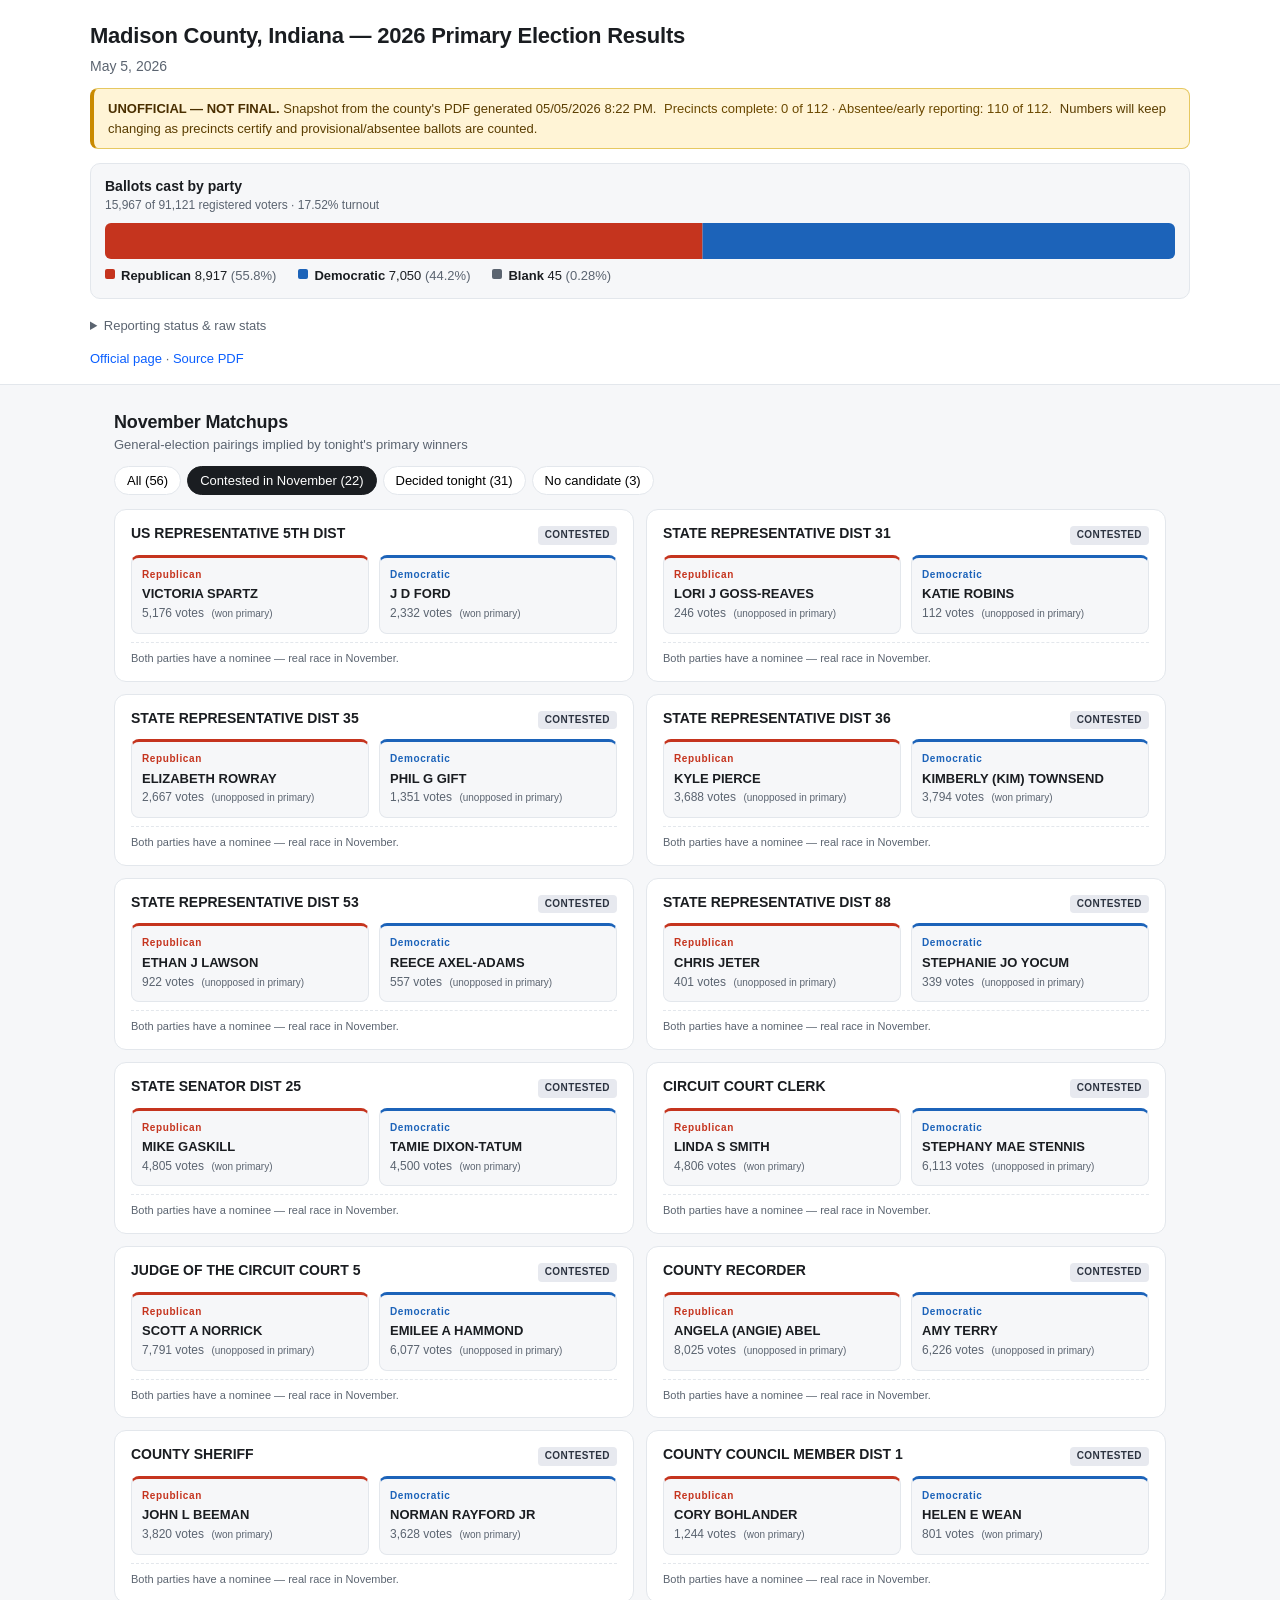
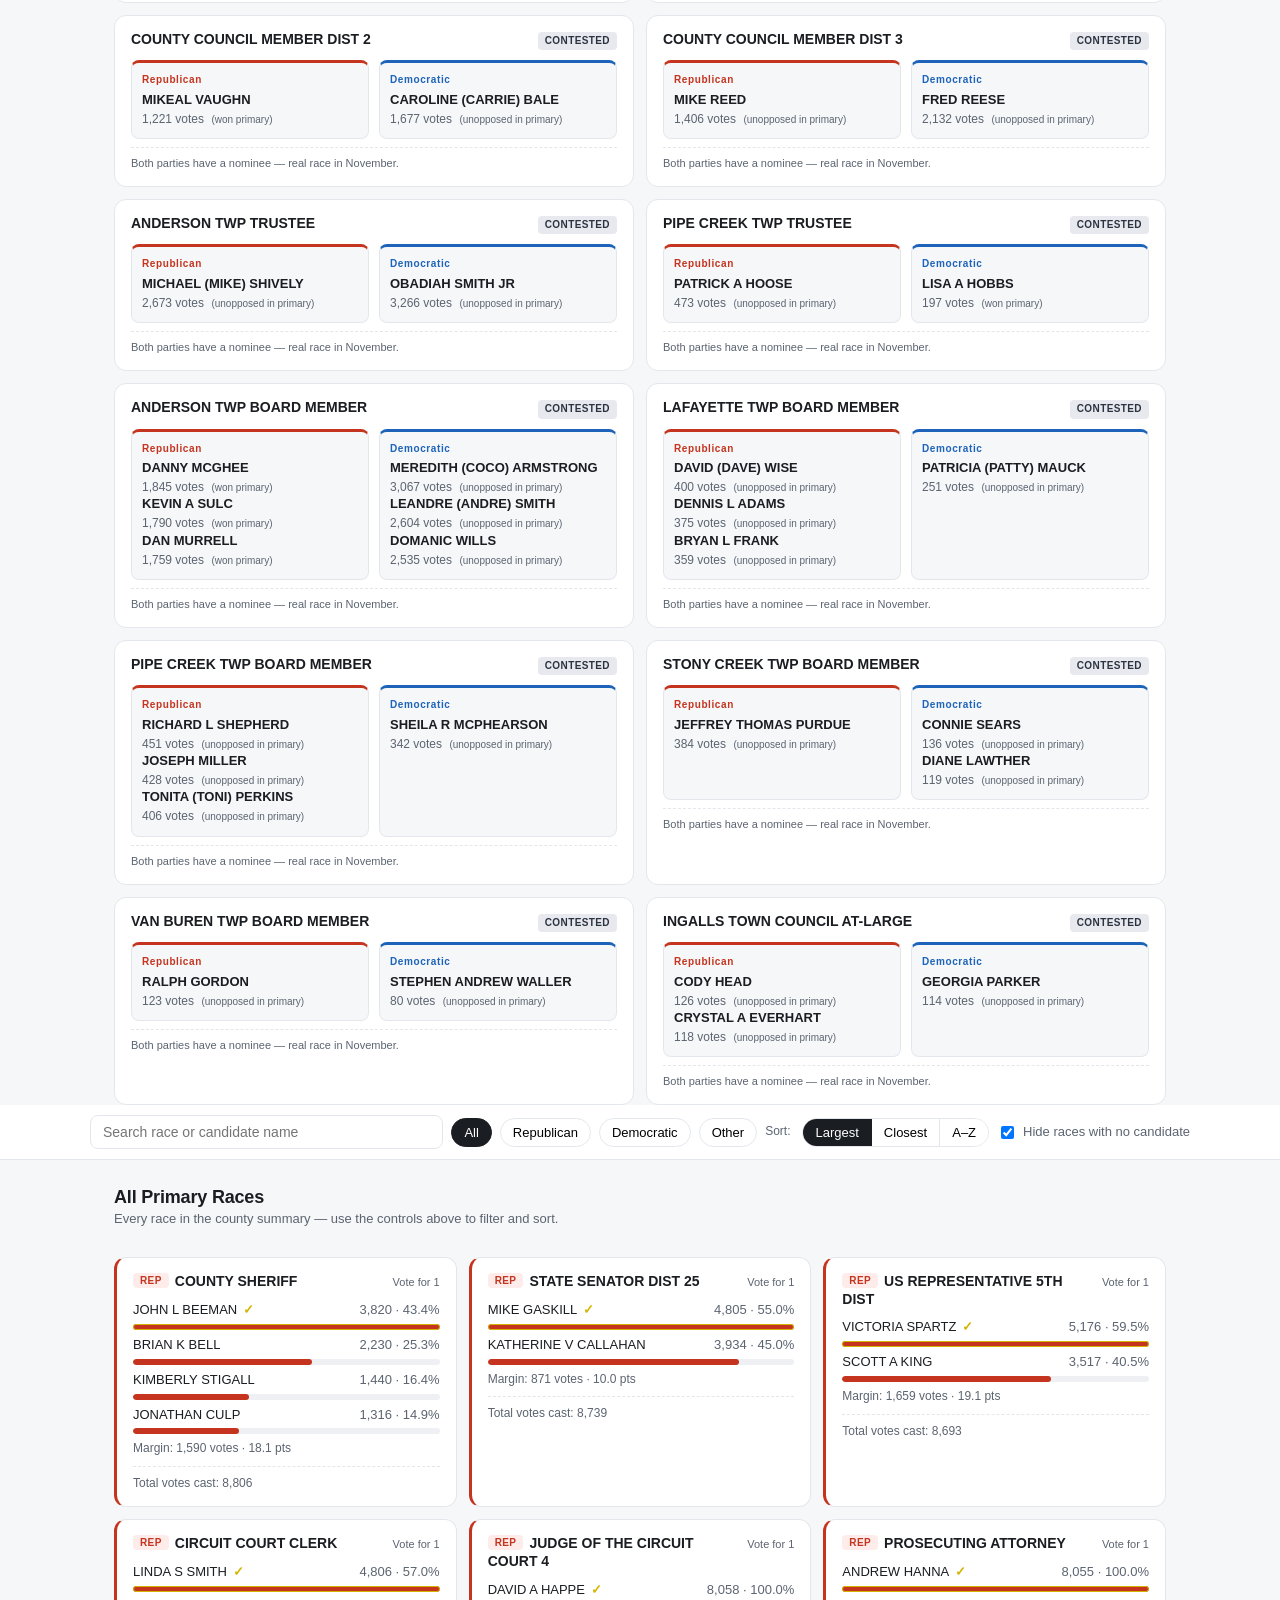
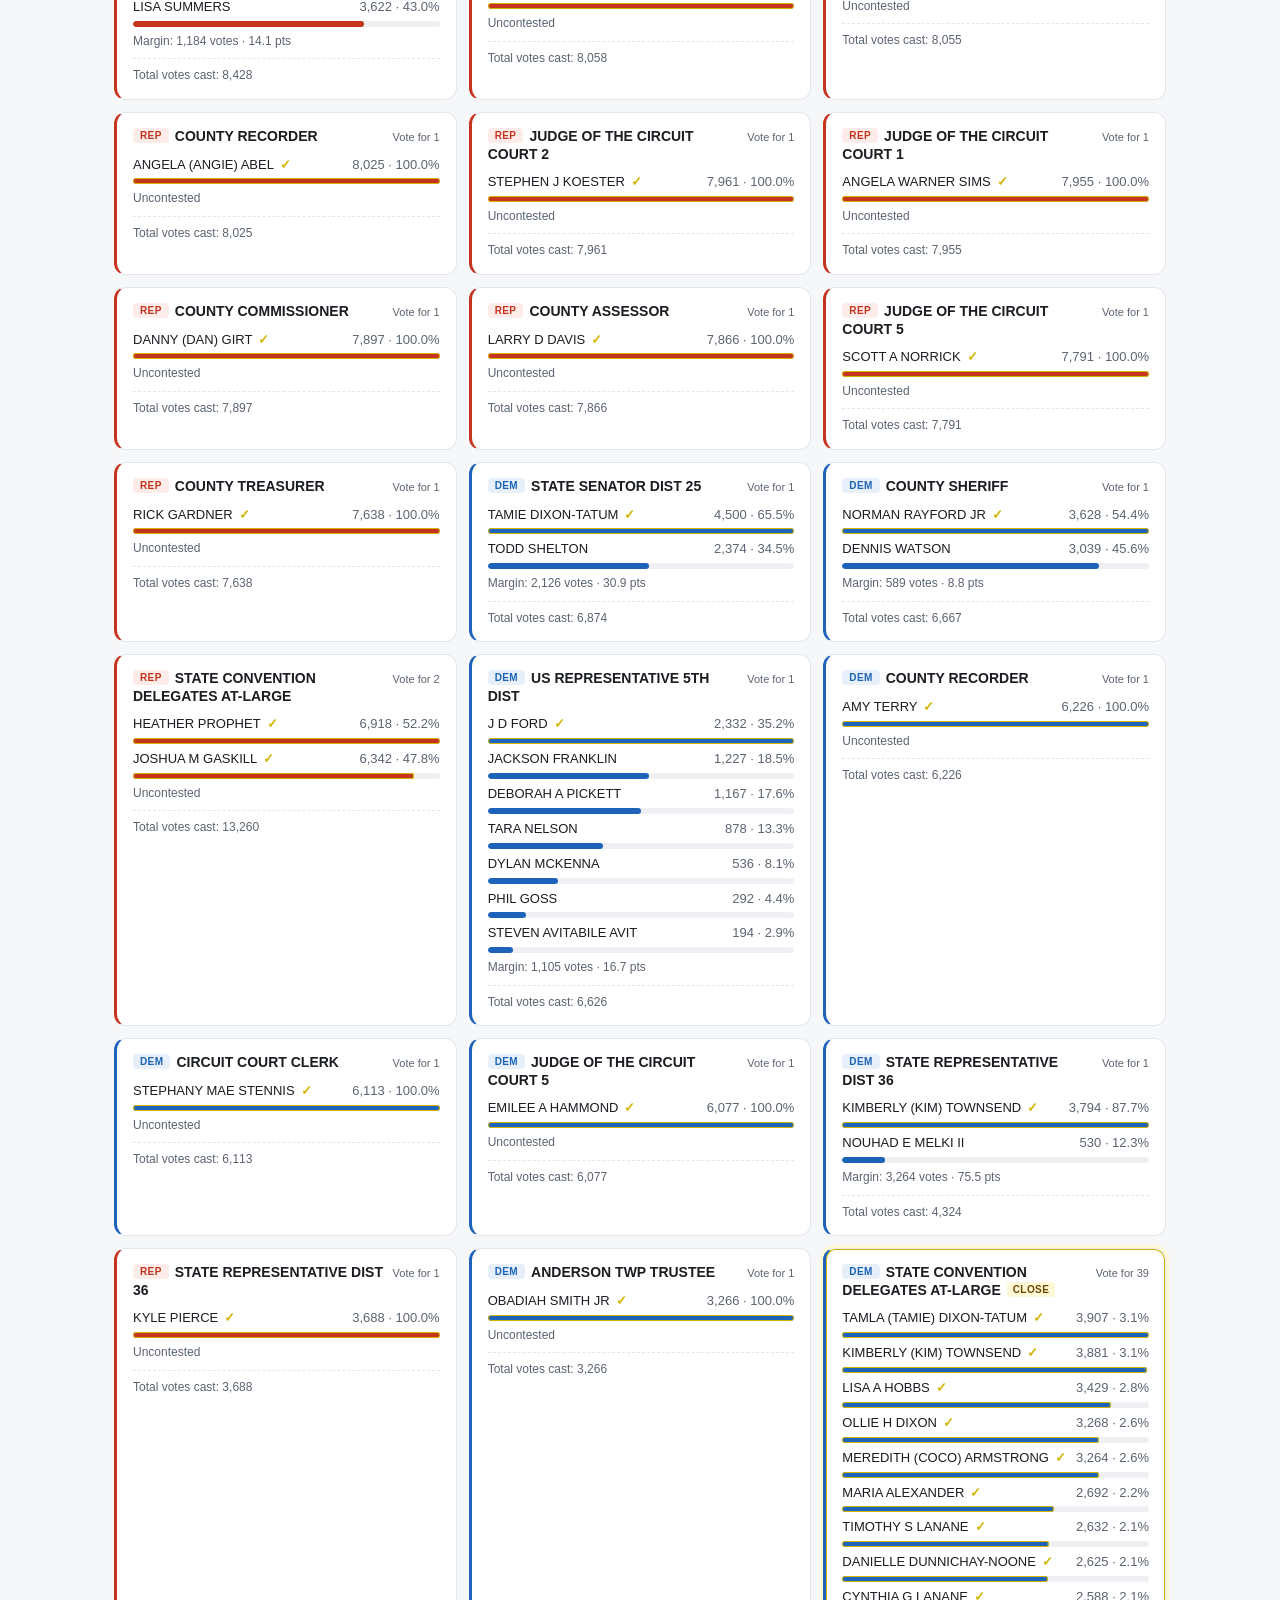
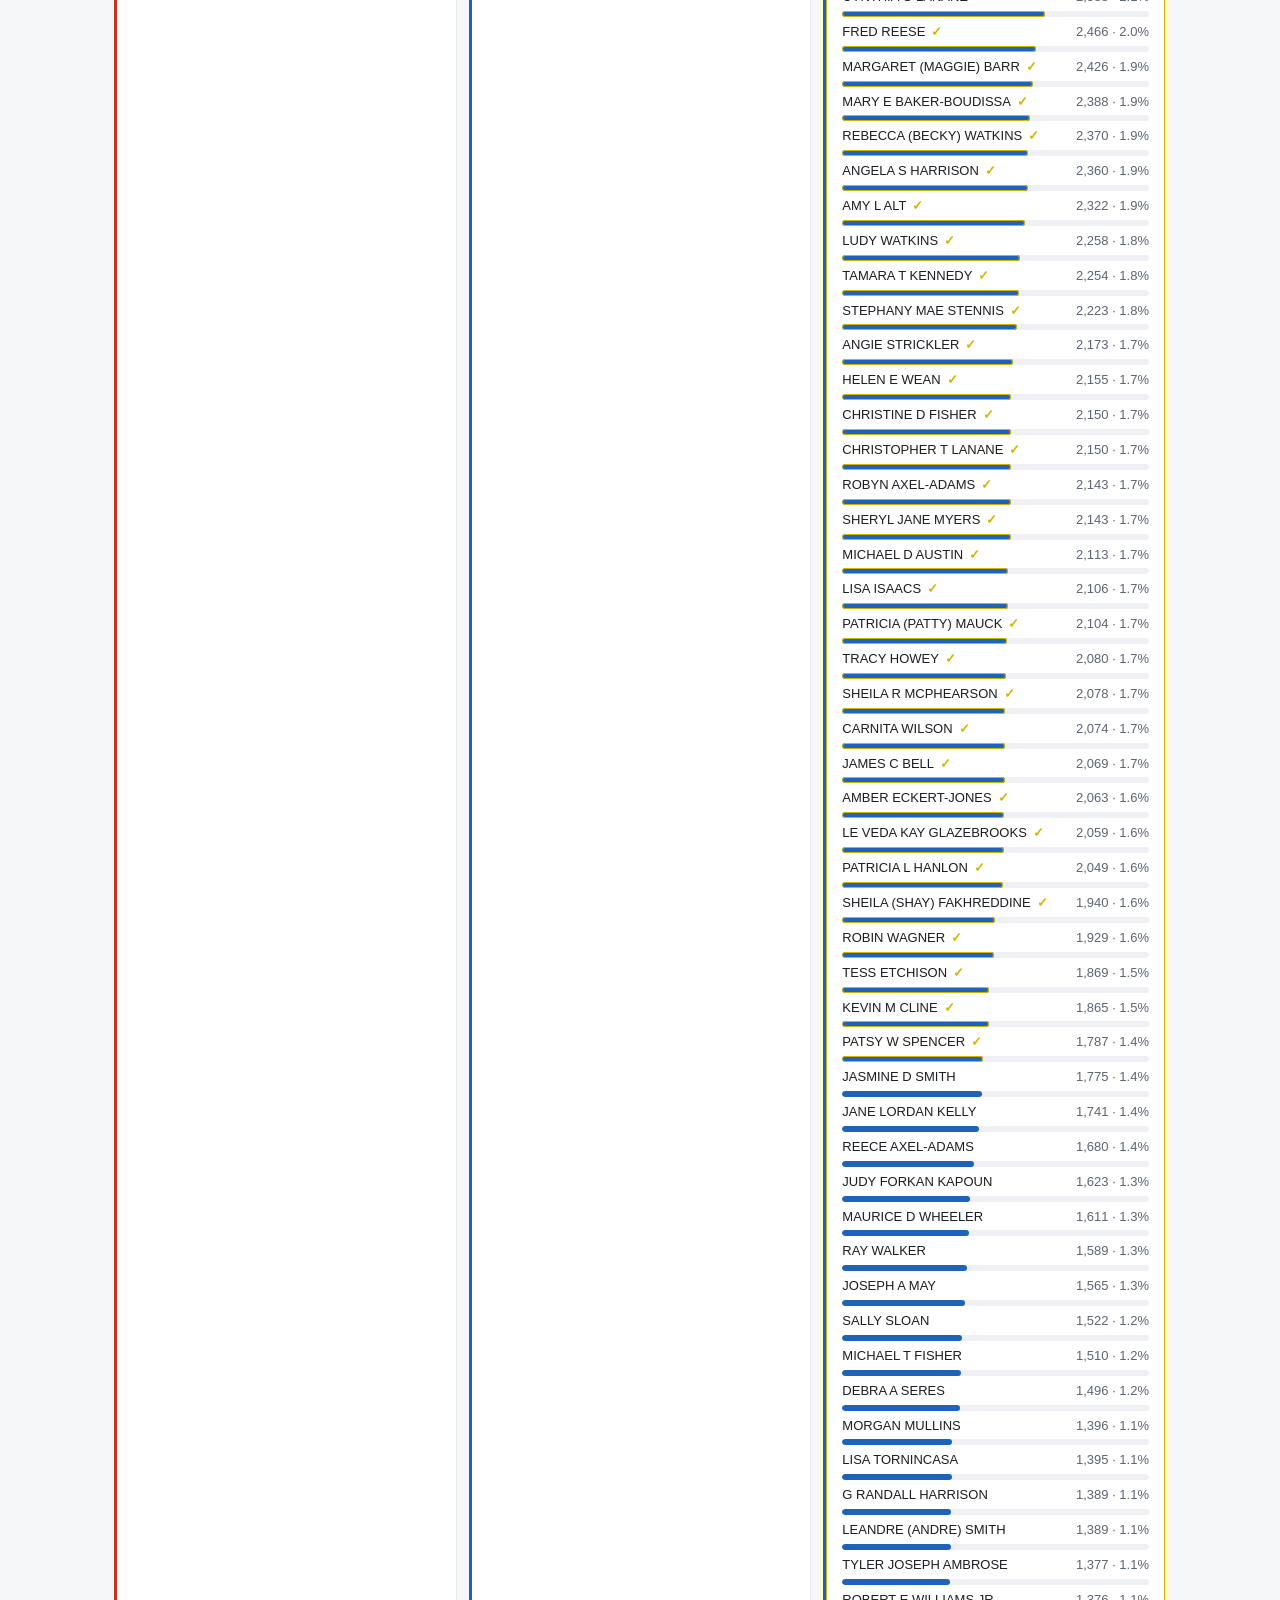
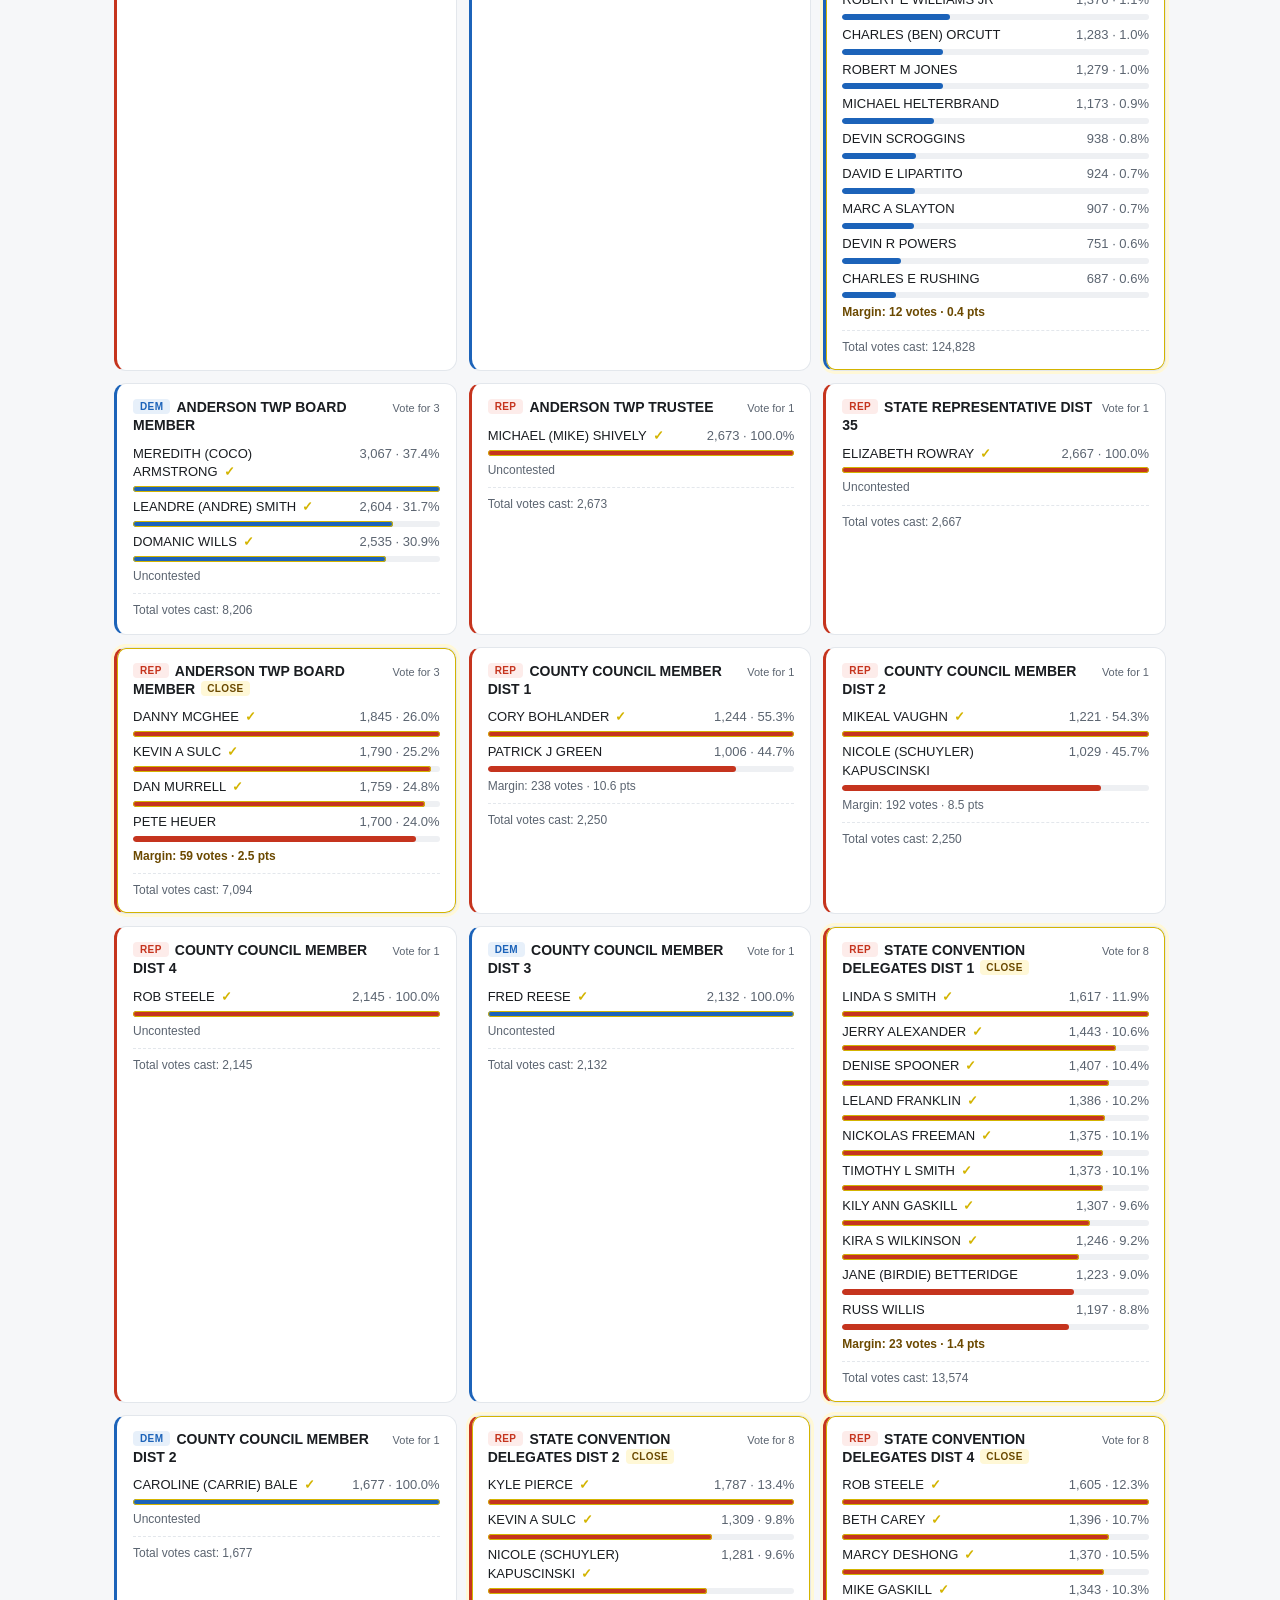
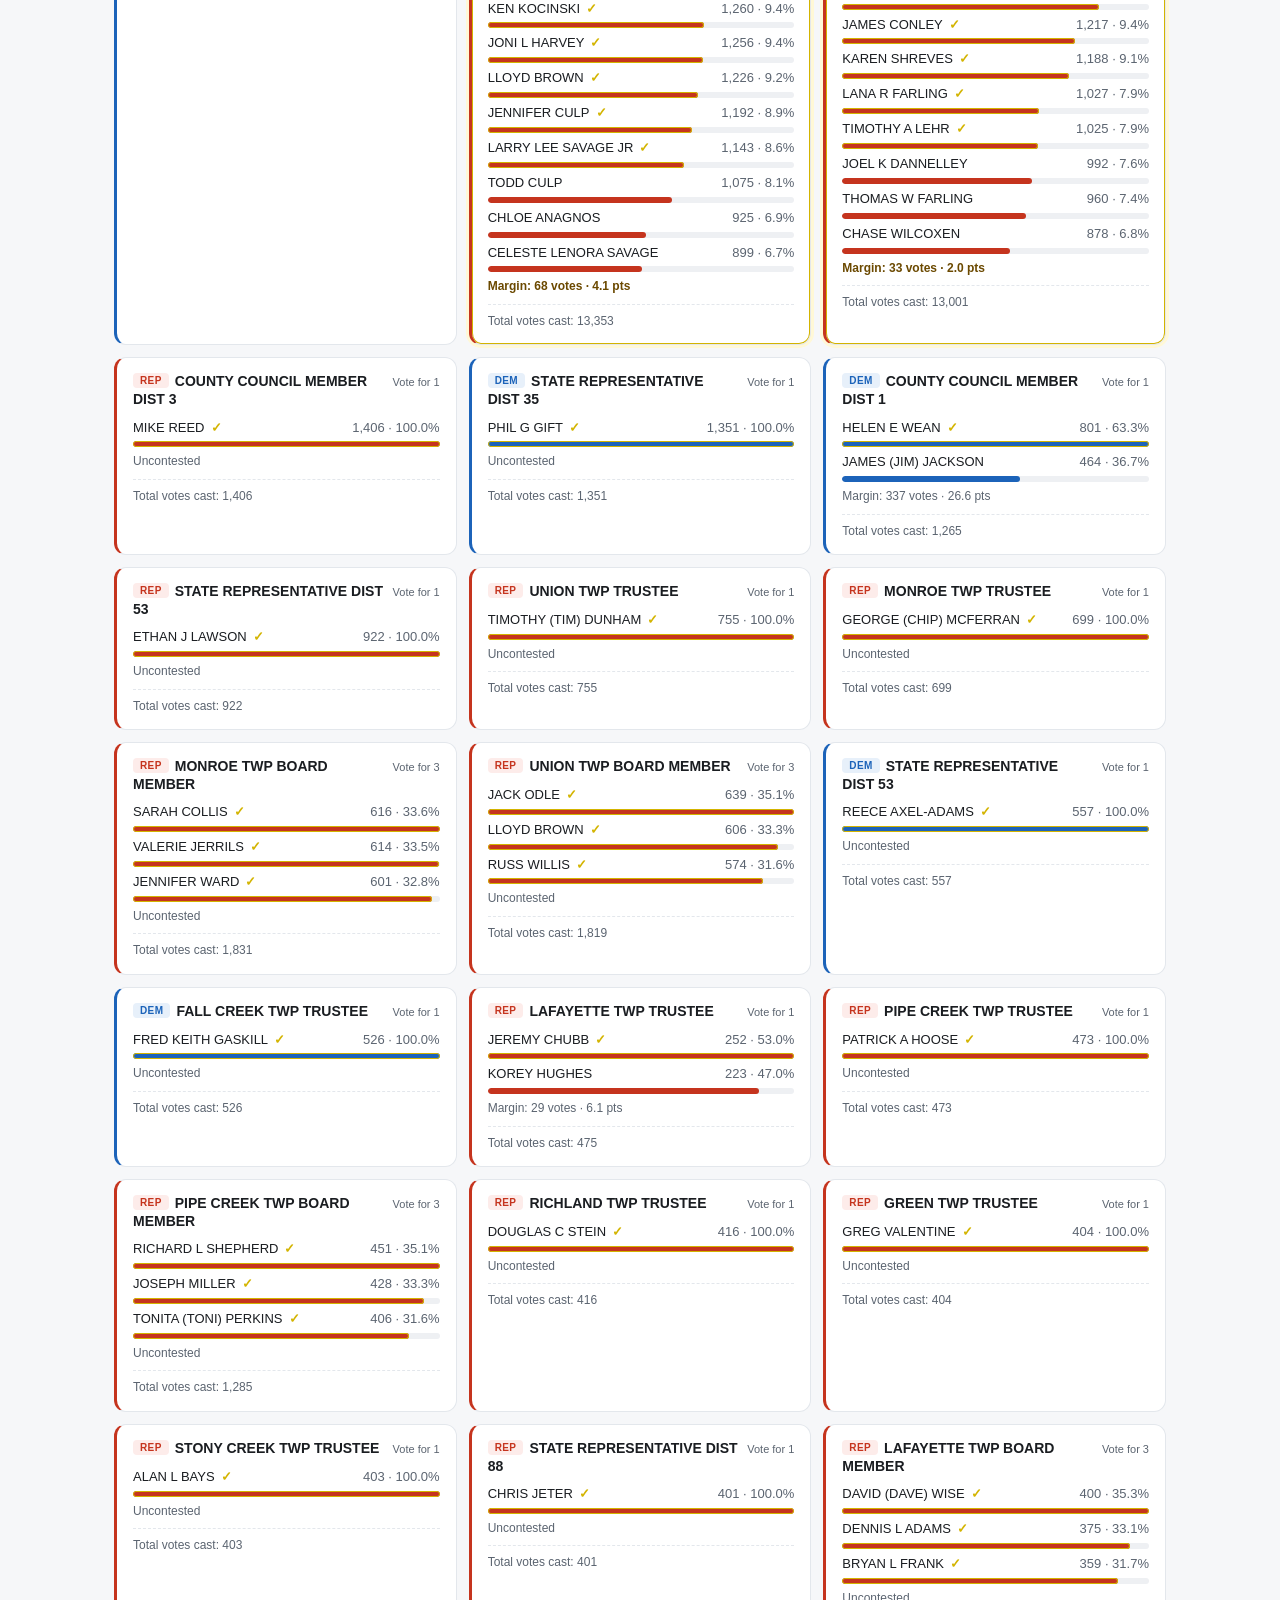
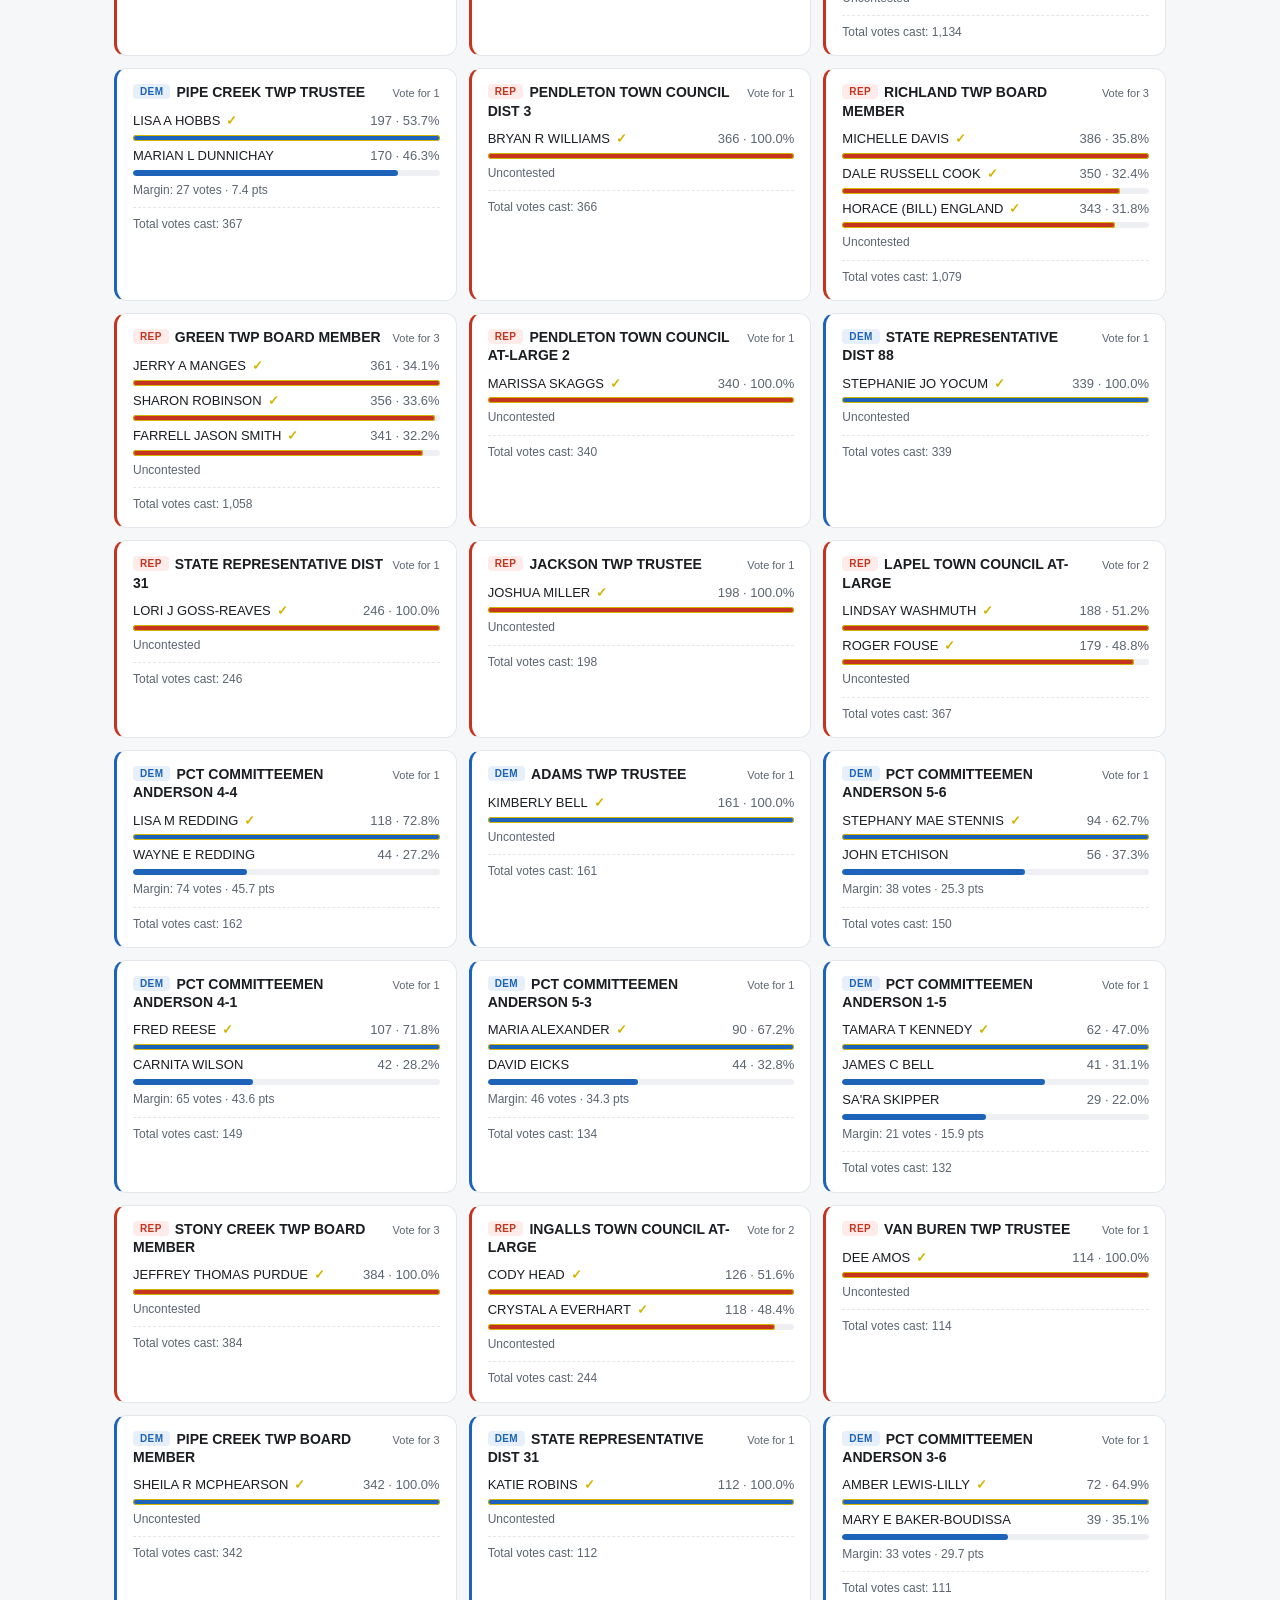
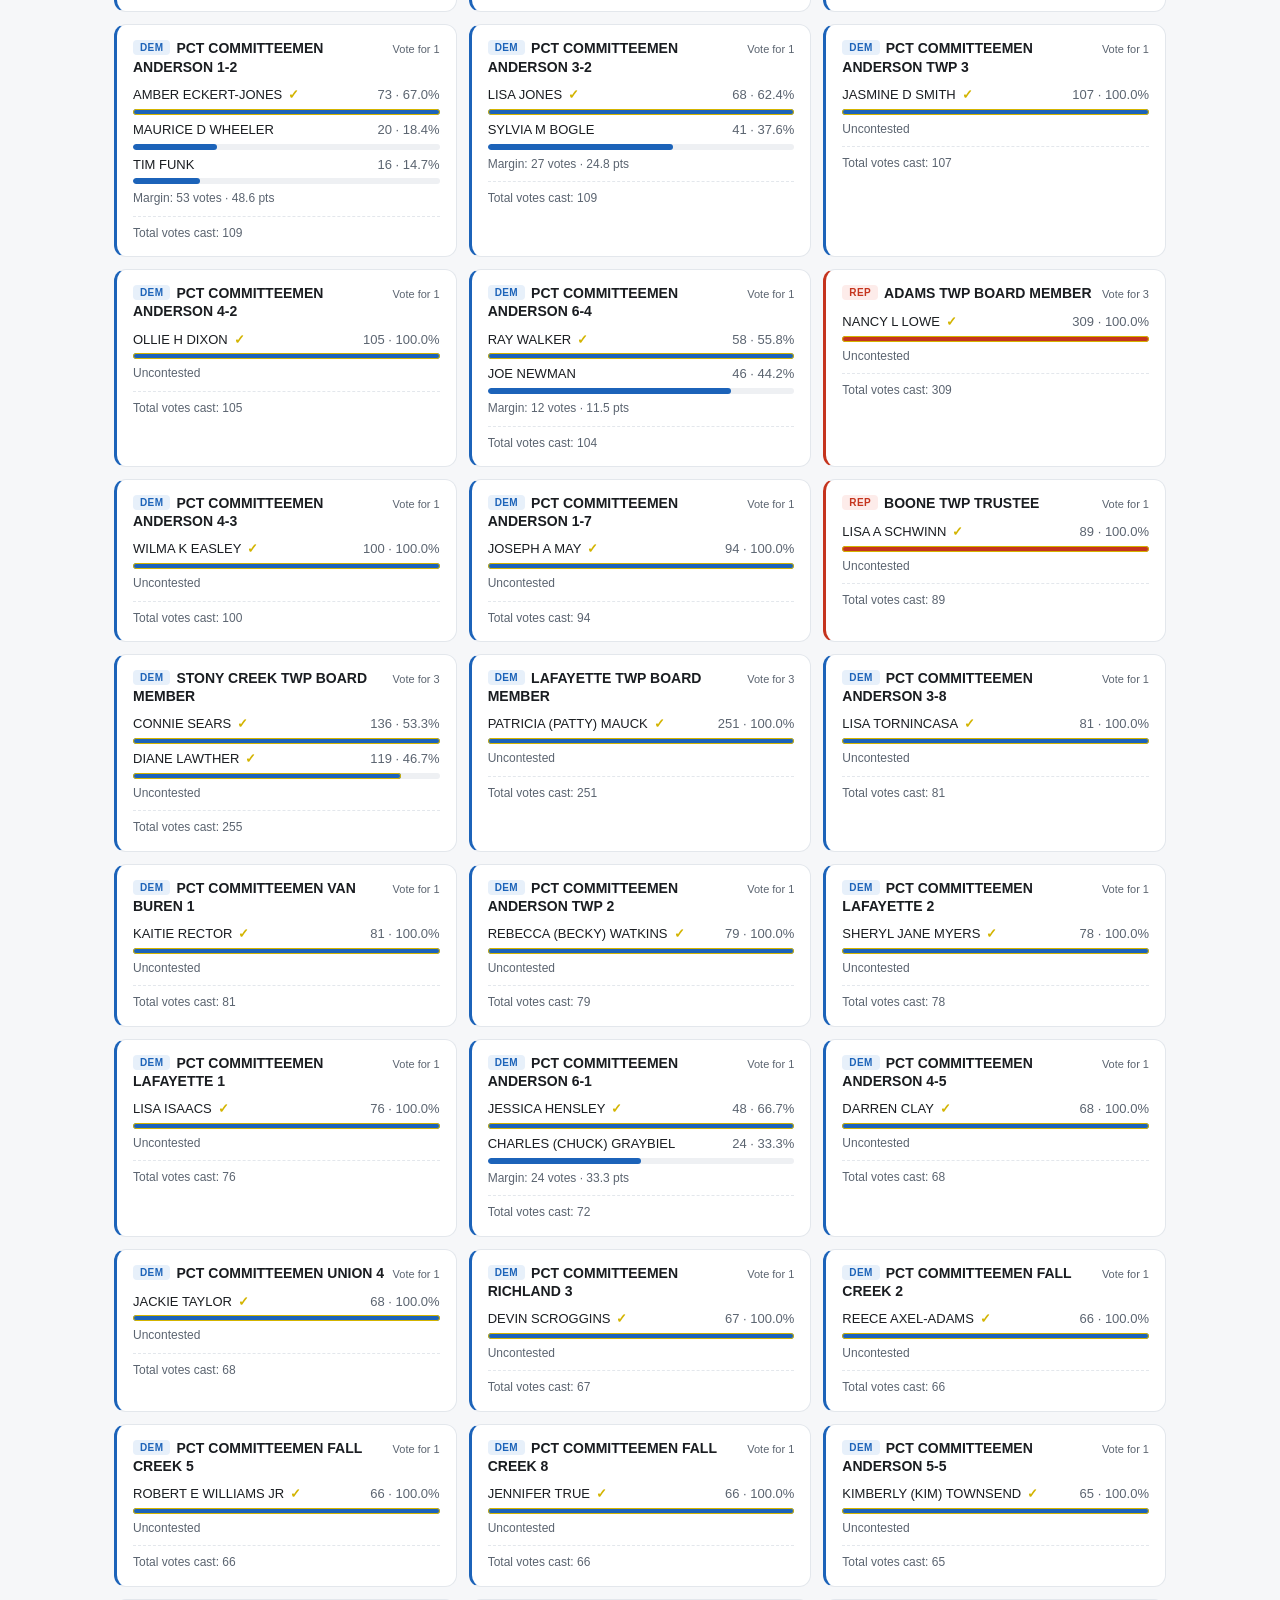
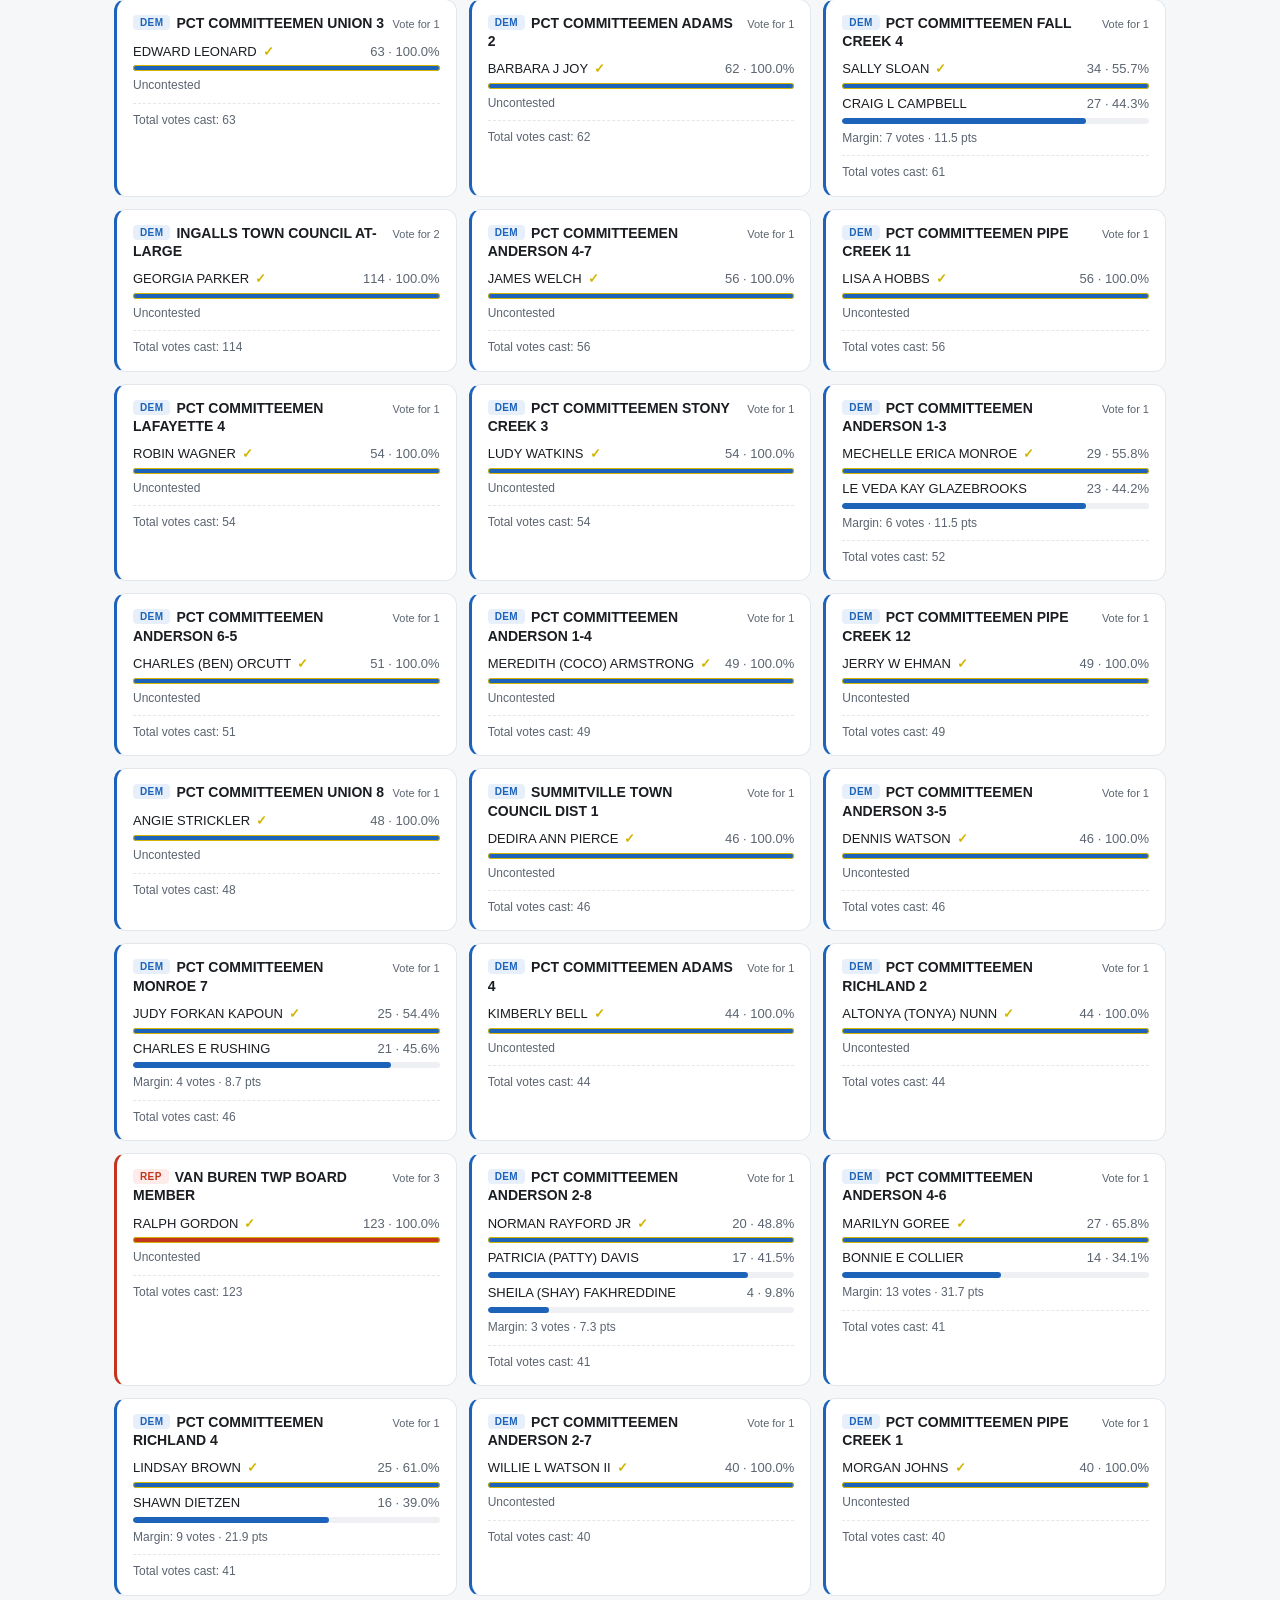
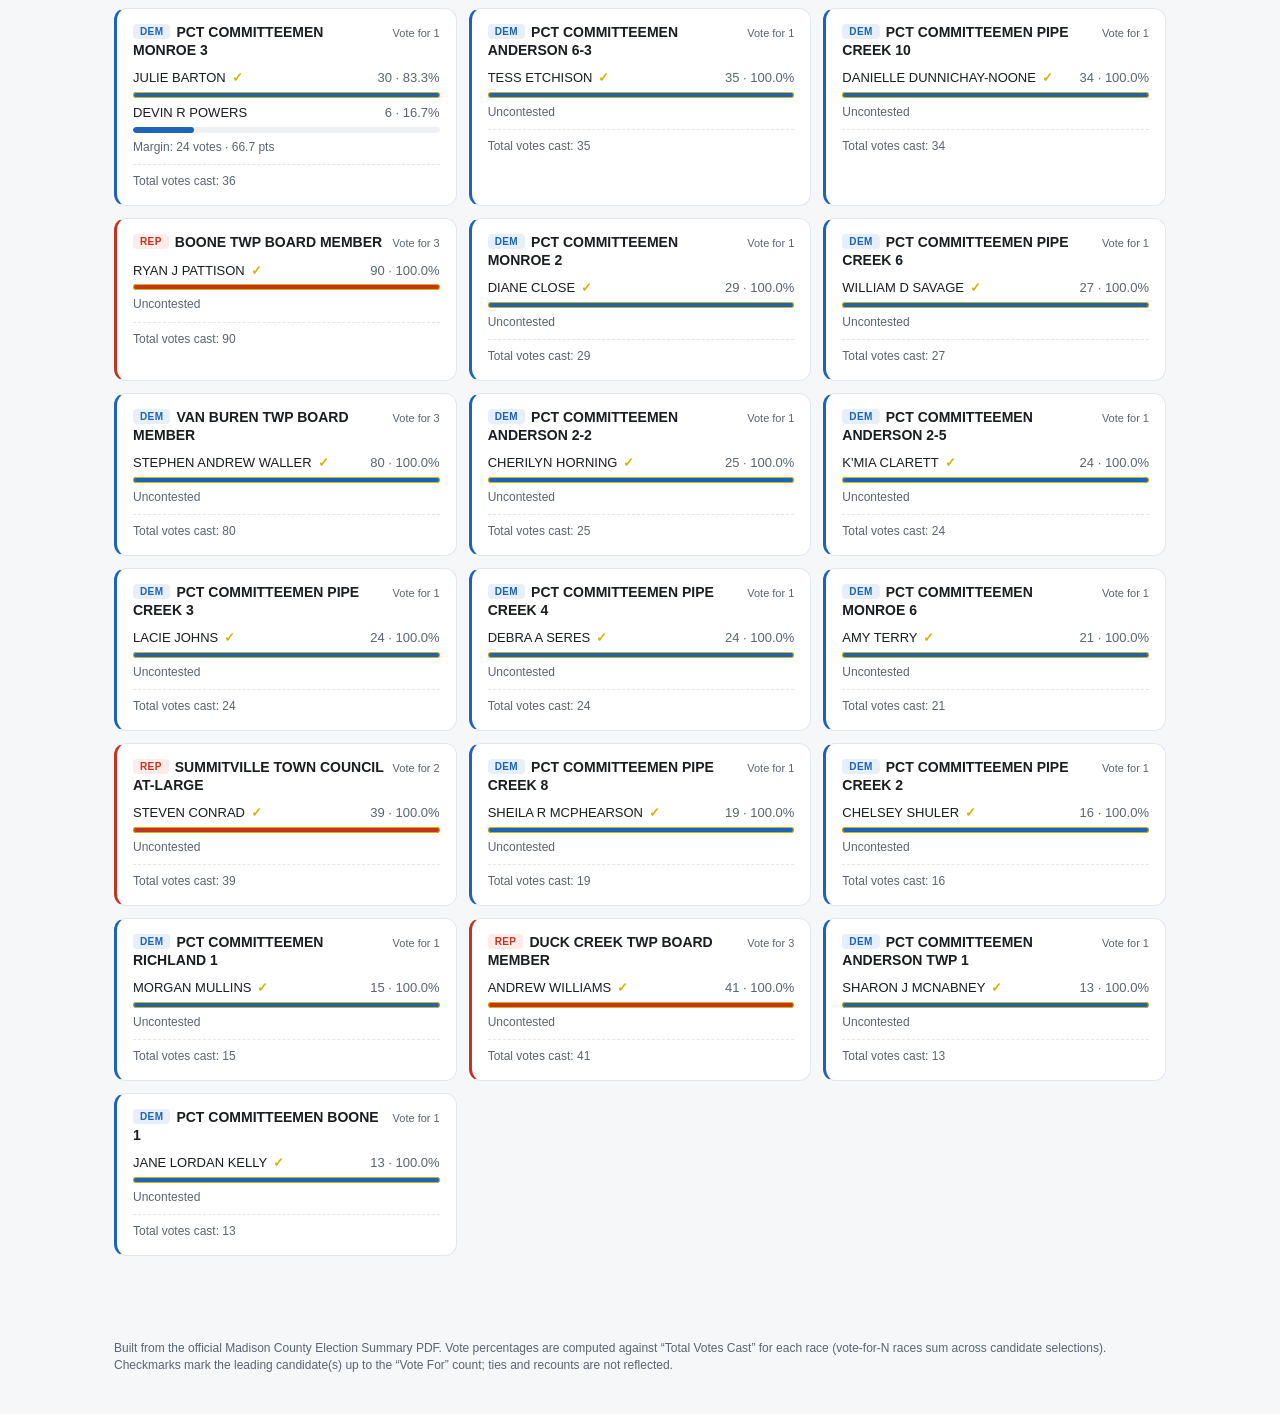
==== commit 78fa9f98: "Add files via upload" ====
--- a/madison-county-2026-primary.html
+++ b/madison-county-2026-primary.html
@@ -70,6 +70,118 @@
   .warning strong { color: #4a2f00; }
   .warning-detail { display: inline-block; margin: 0 4px; color: #6b4900; }
 
+  .turnout {
+    margin-top: 14px;
+    padding: 12px 14px;
+    background: var(--bg);
+    border: 1px solid var(--rule);
+    border-radius: 10px;
+  }
+  .turnout-header { display: flex; justify-content: space-between; align-items: baseline; margin-bottom: 8px; }
+  .turnout-title { font-weight: 600; font-size: 14px; }
+  .turnout-sub { font-size: 12px; color: var(--ink-soft); margin-top: 1px; }
+  .turnout-bar { width: 100%; height: 36px; display: block; border-radius: 6px; overflow: hidden; }
+  .turnout-legend {
+    display: flex; flex-wrap: wrap; gap: 14px 22px;
+    margin-top: 8px; font-size: 13px;
+  }
+  .turnout-legend .dot {
+    display: inline-block; width: 10px; height: 10px; border-radius: 2px;
+    margin-right: 6px; vertical-align: 1px;
+  }
+  .turnout-legend .muted { color: var(--ink-soft); }
+  .turnout-legend strong { font-weight: 600; }
+
+  .stats-details { margin-top: 14px; }
+  .stats-details > summary {
+    cursor: pointer; font-size: 13px; color: var(--ink-soft);
+    padding: 4px 0; user-select: none;
+  }
+  .stats-details > summary:hover { color: var(--ink); }
+  .stats-details[open] > summary { margin-bottom: 8px; }
+
+  .matchups-section {
+    max-width: 1100px; margin: 0 auto; padding: 24px 24px 0;
+  }
+  .section-head {
+    display: flex; justify-content: space-between; align-items: baseline;
+    margin: 0 0 12px;
+  }
+  .section-head h2 { font-size: 18px; margin: 0; letter-spacing: -0.01em; }
+  .section-head .section-sub { font-size: 13px; color: var(--ink-soft); }
+  .matchup-tabs { display: flex; gap: 6px; flex-wrap: wrap; margin: 6px 0 14px; }
+
+  .matchup-grid {
+    display: grid;
+    grid-template-columns: repeat(auto-fill, minmax(380px, 1fr));
+    gap: 12px;
+  }
+  .matchup {
+    background: var(--card); border: 1px solid var(--rule); border-radius: 12px;
+    padding: 14px 16px;
+  }
+  .matchup-head {
+    display: flex; justify-content: space-between; align-items: baseline;
+    margin-bottom: 10px; gap: 8px;
+  }
+  .matchup-title { font-weight: 600; font-size: 14px; line-height: 1.3; }
+  .matchup-status {
+    font-size: 10px; font-weight: 700; letter-spacing: 0.04em;
+    padding: 2px 7px; border-radius: 4px; white-space: nowrap;
+  }
+  .matchup-status.contested { background: #e7e9ef; color: #2c3340; }
+  .matchup-status.rep_unopposed { background: var(--rep-bg); color: var(--rep); }
+  .matchup-status.dem_unopposed { background: var(--dem-bg); color: var(--dem); }
+  .matchup-status.no_candidate { background: var(--non-bg); color: var(--non); }
+  .matchup-body {
+    display: grid; grid-template-columns: 1fr 1fr; gap: 10px;
+  }
+  .nominee {
+    border-radius: 8px; padding: 10px;
+    background: var(--bg);
+    border: 1px solid var(--rule);
+    border-top: 3px solid var(--rule);
+  }
+  .nominee.rep { border-top-color: var(--rep); }
+  .nominee.dem { border-top-color: var(--dem); }
+  .nominee.empty { opacity: 0.7; }
+  .nominee-party {
+    font-size: 10px; font-weight: 700; letter-spacing: 0.06em;
+    color: var(--ink-soft); margin-bottom: 4px;
+  }
+  .nominee.rep .nominee-party { color: var(--rep); }
+  .nominee.dem .nominee-party { color: var(--dem); }
+  .nominee-name {
+    font-weight: 600; font-size: 13px; line-height: 1.3;
+    margin-bottom: 2px;
+  }
+  .nominee-name + .nominee-name { margin-top: 4px; }
+  .nominee-vote {
+    font-size: 12px; color: var(--ink-soft);
+    font-variant-numeric: tabular-nums;
+  }
+  .nominee-flag {
+    display: inline-block; margin-left: 4px; font-size: 10px; color: var(--ink-soft);
+  }
+  .nominee.empty .nominee-name { font-style: italic; color: var(--ink-soft); font-weight: 500; }
+  .matchup-foot { font-size: 11px; color: var(--ink-soft); margin-top: 8px; padding-top: 8px; border-top: 1px dashed var(--rule); }
+
+  .sort-group { display: flex; gap: 0; border: 1px solid var(--rule); border-radius: 999px; overflow: hidden; background: #fff; }
+  .sort-group .pill { border-radius: 0; border: none; border-right: 1px solid var(--rule); }
+  .sort-group .pill:last-child { border-right: none; }
+  .sort-label { font-size: 12px; color: var(--ink-soft); margin-right: 4px; align-self: center; }
+
+  .race.close { box-shadow: 0 0 0 1px #d3b400 inset, 0 0 0 3px #fff8d7; }
+  .close-badge {
+    display: inline-block; margin-left: 6px;
+    padding: 1px 6px; border-radius: 4px;
+    background: #fff8d7; color: #6b4900;
+    font-size: 10px; font-weight: 700; letter-spacing: 0.04em;
+    vertical-align: 2px;
+  }
+  .margin-line { font-size: 12px; color: var(--ink-soft); margin-top: 6px; }
+  .margin-line.close { color: #6b4900; font-weight: 600; }
+
   .controls {
     position: sticky; top: 0; z-index: 10;
     background: rgba(255,255,255,0.95);
@@ -175,28 +287,81 @@
       <span class="warning-detail">Precincts complete: 0 of 112 &middot; Absentee/early reporting: 110 of 112.</span>
       Numbers will keep changing as precincts certify and provisional/absentee ballots are counted.
     </div>
-    <div class="stats"><div class="stat"><div class="stat-label">Election Day Precincts Reporting</div><div class="stat-value">112 of 112</div></div><div class="stat"><div class="stat-label">Precincts Complete</div><div class="stat-value">0 of 112</div></div><div class="stat"><div class="stat-label">Precincts Partially Reported</div><div class="stat-value">112 of 112</div></div><div class="stat"><div class="stat-label">Absentee/ Early Precincts Reporting</div><div class="stat-value">110 of 112</div></div><div class="stat"><div class="stat-label">Registered Voters - Total</div><div class="stat-value">91,121</div></div><div class="stat"><div class="stat-label">Ballots Cast - Total</div><div class="stat-value">15,967</div></div><div class="stat"><div class="stat-label">Ballots Cast - REPUBLICAN</div><div class="stat-value">8,917</div></div><div class="stat"><div class="stat-label">Ballots Cast - DEMOCRATIC</div><div class="stat-value">7,050</div></div><div class="stat"><div class="stat-label">Ballots Cast - Blank</div><div class="stat-value">45</div></div><div class="stat"><div class="stat-label">Voter Turnout - Total</div><div class="stat-value">17.52%</div></div><div class="stat"><div class="stat-label">Voter Turnout - REPUBLICAN</div><div class="stat-value">0.00%</div></div><div class="stat"><div class="stat-label">Voter Turnout - DEMOCRATIC</div><div class="stat-value">0.00%</div></div></div>
+    
+<div class="turnout">
+  <div class="turnout-header">
+    <div>
+      <div class="turnout-title">Ballots cast by party</div>
+      <div class="turnout-sub">15,967 of 91,121 registered voters &middot; 17.52% turnout</div>
+    </div>
+  </div>
+  <svg class="turnout-bar" viewBox="0 0 1000 36" preserveAspectRatio="none" role="img" aria-label="Ballots cast by party: 55.8% Republican, 44.2% Democratic, 0.28% Blank">
+    <rect x="0" y="0" width="1000" height="36" rx="6" fill="#eef0f3"/>
+    <rect x="0" y="0" width="558.46" height="36" fill="var(--rep)"/>
+    <rect x="558.46" y="0" width="441.54" height="36" fill="var(--dem)"/>
+    <rect x="1000.0" y="0" width="2.82" height="36" fill="var(--non)"/>
+  </svg>
+  <div class="turnout-legend">
+    <span><span class="dot" style="background:var(--rep)"></span><strong>Republican</strong> 8,917 <span class="muted">(55.8%)</span></span>
+    <span><span class="dot" style="background:var(--dem)"></span><strong>Democratic</strong> 7,050 <span class="muted">(44.2%)</span></span>
+    <span><span class="dot" style="background:var(--non)"></span><strong>Blank</strong> 45 <span class="muted">(0.28%)</span></span>
+  </div>
+</div>
+
+    <details class="stats-details">
+      <summary>Reporting status &amp; raw stats</summary>
+      <div class="stats"><div class="stat"><div class="stat-label">Election Day Precincts Reporting</div><div class="stat-value">112 of 112</div></div><div class="stat"><div class="stat-label">Precincts Complete</div><div class="stat-value">0 of 112</div></div><div class="stat"><div class="stat-label">Precincts Partially Reported</div><div class="stat-value">112 of 112</div></div><div class="stat"><div class="stat-label">Absentee/ Early Precincts Reporting</div><div class="stat-value">110 of 112</div></div><div class="stat"><div class="stat-label">Registered Voters - Total</div><div class="stat-value">91,121</div></div><div class="stat"><div class="stat-label">Ballots Cast - Total</div><div class="stat-value">15,967</div></div><div class="stat"><div class="stat-label">Ballots Cast - REPUBLICAN</div><div class="stat-value">8,917</div></div><div class="stat"><div class="stat-label">Ballots Cast - DEMOCRATIC</div><div class="stat-value">7,050</div></div><div class="stat"><div class="stat-label">Ballots Cast - Blank</div><div class="stat-value">45</div></div><div class="stat"><div class="stat-label">Voter Turnout - Total</div><div class="stat-value">17.52%</div></div><div class="stat"><div class="stat-label">Voter Turnout - REPUBLICAN</div><div class="stat-value">0.00%</div></div><div class="stat"><div class="stat-label">Voter Turnout - DEMOCRATIC</div><div class="stat-value">0.00%</div></div></div>
+    </details>
     <div class="meta">
       <a href="https://www.madisoncounty.in.gov/election-results" target="_blank" rel="noopener">Official page</a> &middot;
-      <a href="https://docs.wixstatic.com/ugd/918579_207418ac35b1477e9a582b25a7706768.pdf" target="_blank" rel="noopener">Source PDF</a> &middot;
-      Sorted by approximate voters per race (largest races first)
+      <a href="https://docs.wixstatic.com/ugd/918579_207418ac35b1477e9a582b25a7706768.pdf" target="_blank" rel="noopener">Source PDF</a>
     </div>
   </div>
 </header>
+
+<section class="matchups-section">
+  <div class="section-head">
+    <div>
+      <h2>November Matchups</h2>
+      <div class="section-sub">General-election pairings implied by tonight's primary winners</div>
+    </div>
+  </div>
+  <div class="matchup-tabs">
+    <button class="pill" data-mu="all" aria-pressed="false">All <span class="muted" id="mu-count-all"></span></button>
+    <button class="pill" data-mu="contested" aria-pressed="true">Contested in November <span class="muted" id="mu-count-contested"></span></button>
+    <button class="pill" data-mu="decided" aria-pressed="false">Decided tonight <span class="muted" id="mu-count-decided"></span></button>
+    <button class="pill" data-mu="empty" aria-pressed="false">No candidate <span class="muted" id="mu-count-empty"></span></button>
+  </div>
+  <div id="matchup-grid" class="matchup-grid"></div>
+</section>
 
 <div class="controls">
   <div class="wrap">
-    <input type="search" id="q" placeholder="Search race or candidate (e.g. SHERIFF, GASKILL)" autocomplete="off">
+    <input type="search" id="q" placeholder="Search race or candidate name" autocomplete="off">
     <button class="pill" data-party="ALL" aria-pressed="true">All</button>
     <button class="pill rep" data-party="REP" aria-pressed="false">Republican</button>
     <button class="pill dem" data-party="DEM" aria-pressed="false">Democratic</button>
     <button class="pill" data-party="NON" aria-pressed="false">Other</button>
+    <span class="sort-label">Sort:</span>
+    <div class="sort-group" role="tablist">
+      <button class="pill" data-sort="largest" aria-pressed="true">Largest</button>
+      <button class="pill" data-sort="closest" aria-pressed="false">Closest</button>
+      <button class="pill" data-sort="alpha" aria-pressed="false">A–Z</button>
+    </div>
     <label style="font-size:13px; color: var(--ink-soft); margin-left: auto; display:flex; align-items:center; gap:6px;">
       <input type="checkbox" id="hide-empty" checked> Hide races with no candidate
     </label>
   </div>
 </div>
 
+<div style="max-width:1100px; margin:24px auto 0; padding: 0 24px;">
+  <div class="section-head">
+    <div>
+      <h2 style="font-size:18px; margin:0;">All Primary Races</h2>
+      <div class="section-sub">Every race in the county summary &mdash; use the controls above to filter and sort.</div>
+    </div>
+  </div>
+</div>
 <main id="main"></main>
 
 <footer>
@@ -205,24 +370,120 @@
   Checkmarks mark the leading candidate(s) up to the &ldquo;Vote For&rdquo; count; ties and recounts are not reflected.
 </footer>
 
-<script id="data" type="application/json">{"election": "Madison County, Indiana \u2014 Primary Election", "date": "2026-05-05", "source_pdf": "https://docs.wixstatic.com/ugd/918579_207418ac35b1477e9a582b25a7706768.pdf", "source_page": "https://www.madisoncounty.in.gov/election-results", "statistics": [{"label": "Election Day Precincts Reporting", "value": "112 of 112"}, {"label": "Precincts Complete", "value": "0 of 112"}, {"label": "Precincts Partially Reported", "value": "112 of 112"}, {"label": "Absentee/ Early Precincts Reporting", "value": "110 of 112"}, {"label": "Registered Voters - Total", "value": "91,121"}, {"label": "Ballots Cast - Total", "value": "15,967"}, {"label": "Ballots Cast - REPUBLICAN", "value": "8,917"}, {"label": "Ballots Cast - DEMOCRATIC", "value": "7,050"}, {"label": "Ballots Cast - Blank", "value": "45"}, {"label": "Voter Turnout - Total", "value": "17.52%"}, {"label": "Voter Turnout - REPUBLICAN", "value": "0.00%"}, {"label": "Voter Turnout - DEMOCRATIC", "value": "0.00%"}], "races": [{"race": "REP COUNTY SHERIFF", "party": "REP", "title": "COUNTY SHERIFF", "vote_for": 1, "candidates": [{"name": "JOHN L BEEMAN", "votes": 3820, "pct": 43.38, "winner": true}, {"name": "BRIAN K BELL", "votes": 2230, "pct": 25.32, "winner": false}, {"name": "KIMBERLY STIGALL", "votes": 1440, "pct": 16.35, "winner": false}, {"name": "JONATHAN CULP", "votes": 1316, "pct": 14.94, "winner": false}], "total_votes_cast": 8806, "computed_total": 8806, "category": "County Offices"}, {"race": "REP STATE SENATOR DIST 25", "party": "REP", "title": "STATE SENATOR DIST 25", "vote_for": 1, "candidates": [{"name": "MIKE GASKILL", "votes": 4805, "pct": 54.98, "winner": true}, {"name": "KATHERINE V CALLAHAN", "votes": 3934, "pct": 45.02, "winner": false}], "total_votes_cast": 8739, "computed_total": 8739, "category": "State Legislature"}, {"race": "REP US REPRESENTATIVE 5TH DIST", "party": "REP", "title": "US REPRESENTATIVE 5TH DIST", "vote_for": 1, "candidates": [{"name": "VICTORIA SPARTZ", "votes": 5176, "pct": 59.54, "winner": true}, {"name": "SCOTT A KING", "votes": 3517, "pct": 40.46, "winner": false}], "total_votes_cast": 8693, "computed_total": 8693, "category": "Federal"}, {"race": "REP CIRCUIT COURT CLERK", "party": "REP", "title": "CIRCUIT COURT CLERK", "vote_for": 1, "candidates": [{"name": "LINDA S SMITH", "votes": 4806, "pct": 57.02, "winner": true}, {"name": "LISA SUMMERS", "votes": 3622, "pct": 42.98, "winner": false}], "total_votes_cast": 8428, "computed_total": 8428, "category": "Judicial & Court"}, {"race": "REP JUDGE OF THE CIRCUIT COURT 4", "party": "REP", "title": "JUDGE OF THE CIRCUIT COURT 4", "vote_for": 1, "candidates": [{"name": "DAVID A HAPPE", "votes": 8058, "pct": 100.0, "winner": true}], "total_votes_cast": 8058, "computed_total": 8058, "category": "Judicial & Court"}, {"race": "REP PROSECUTING ATTORNEY", "party": "REP", "title": "PROSECUTING ATTORNEY", "vote_for": 1, "candidates": [{"name": "ANDREW HANNA", "votes": 8055, "pct": 100.0, "winner": true}], "total_votes_cast": 8055, "computed_total": 8055, "category": "Judicial & Court"}, {"race": "REP COUNTY RECORDER", "party": "REP", "title": "COUNTY RECORDER", "vote_for": 1, "candidates": [{"name": "ANGELA (ANGIE) ABEL", "votes": 8025, "pct": 100.0, "winner": true}], "total_votes_cast": 8025, "computed_total": 8025, "category": "County Offices"}, {"race": "REP JUDGE OF THE CIRCUIT COURT 2", "party": "REP", "title": "JUDGE OF THE CIRCUIT COURT 2", "vote_for": 1, "candidates": [{"name": "STEPHEN J KOESTER", "votes": 7961, "pct": 100.0, "winner": true}], "total_votes_cast": 7961, "computed_total": 7961, "category": "Judicial & Court"}, {"race": "REP JUDGE OF THE CIRCUIT COURT 1", "party": "REP", "title": "JUDGE OF THE CIRCUIT COURT 1", "vote_for": 1, "candidates": [{"name": "ANGELA WARNER SIMS", "votes": 7955, "pct": 100.0, "winner": true}], "total_votes_cast": 7955, "computed_total": 7955, "category": "Judicial & Court"}, {"race": "REP COUNTY COMMISSIONER", "party": "REP", "title": "COUNTY COMMISSIONER", "vote_for": 1, "candidates": [{"name": "DANNY (DAN) GIRT", "votes": 7897, "pct": 100.0, "winner": true}], "total_votes_cast": 7897, "computed_total": 7897, "category": "County Council & Commissioners"}, {"race": "REP COUNTY ASSESSOR", "party": "REP", "title": "COUNTY ASSESSOR", "vote_for": 1, "candidates": [{"name": "LARRY D DAVIS", "votes": 7866, "pct": 100.0, "winner": true}], "total_votes_cast": 7866, "computed_total": 7866, "category": "County Offices"}, {"race": "REP JUDGE OF THE CIRCUIT COURT 5", "party": "REP", "title": "JUDGE OF THE CIRCUIT COURT 5", "vote_for": 1, "candidates": [{"name": "SCOTT A NORRICK", "votes": 7791, "pct": 100.0, "winner": true}], "total_votes_cast": 7791, "computed_total": 7791, "category": "Judicial & Court"}, {"race": "REP COUNTY TREASURER", "party": "REP", "title": "COUNTY TREASURER", "vote_for": 1, "candidates": [{"name": "RICK GARDNER", "votes": 7638, "pct": 100.0, "winner": true}], "total_votes_cast": 7638, "computed_total": 7638, "category": "County Offices"}, {"race": "DEM STATE SENATOR DIST 25", "party": "DEM", "title": "STATE SENATOR DIST 25", "vote_for": 1, "candidates": [{"name": "TAMIE DIXON-TATUM", "votes": 4500, "pct": 65.46, "winner": true}, {"name": "TODD SHELTON", "votes": 2374, "pct": 34.54, "winner": false}], "total_votes_cast": 6874, "computed_total": 6874, "category": "State Legislature"}, {"race": "DEM COUNTY SHERIFF", "party": "DEM", "title": "COUNTY SHERIFF", "vote_for": 1, "candidates": [{"name": "NORMAN RAYFORD JR", "votes": 3628, "pct": 54.42, "winner": true}, {"name": "DENNIS WATSON", "votes": 3039, "pct": 45.58, "winner": false}], "total_votes_cast": 6667, "computed_total": 6667, "category": "County Offices"}, {"race": "REP STATE CONVENTION DELEGATES AT-LARGE", "party": "REP", "title": "STATE CONVENTION DELEGATES AT-LARGE", "vote_for": 2, "candidates": [{"name": "HEATHER PROPHET", "votes": 6918, "pct": 52.17, "winner": true}, {"name": "JOSHUA M GASKILL", "votes": 6342, "pct": 47.83, "winner": true}], "total_votes_cast": 13260, "computed_total": 13260, "category": "State Convention Delegates"}, {"race": "DEM US REPRESENTATIVE 5TH DIST", "party": "DEM", "title": "US REPRESENTATIVE 5TH DIST", "vote_for": 1, "candidates": [{"name": "J D FORD", "votes": 2332, "pct": 35.19, "winner": true}, {"name": "JACKSON FRANKLIN", "votes": 1227, "pct": 18.52, "winner": false}, {"name": "DEBORAH A PICKETT", "votes": 1167, "pct": 17.61, "winner": false}, {"name": "TARA NELSON", "votes": 878, "pct": 13.25, "winner": false}, {"name": "DYLAN MCKENNA", "votes": 536, "pct": 8.09, "winner": false}, {"name": "PHIL GOSS", "votes": 292, "pct": 4.41, "winner": false}, {"name": "STEVEN AVITABILE AVIT", "votes": 194, "pct": 2.93, "winner": false}], "total_votes_cast": 6626, "computed_total": 6626, "category": "Federal"}, {"race": "DEM COUNTY RECORDER", "party": "DEM", "title": "COUNTY RECORDER", "vote_for": 1, "candidates": [{"name": "AMY TERRY", "votes": 6226, "pct": 100.0, "winner": true}], "total_votes_cast": 6226, "computed_total": 6226, "category": "County Offices"}, {"race": "DEM CIRCUIT COURT CLERK", "party": "DEM", "title": "CIRCUIT COURT CLERK", "vote_for": 1, "candidates": [{"name": "STEPHANY MAE STENNIS", "votes": 6113, "pct": 100.0, "winner": true}], "total_votes_cast": 6113, "computed_total": 6113, "category": "Judicial & Court"}, {"race": "DEM JUDGE OF THE CIRCUIT COURT 5", "party": "DEM", "title": "JUDGE OF THE CIRCUIT COURT 5", "vote_for": 1, "candidates": [{"name": "EMILEE A HAMMOND", "votes": 6077, "pct": 100.0, "winner": true}], "total_votes_cast": 6077, "computed_total": 6077, "category": "Judicial & Court"}, {"race": "DEM STATE REPRESENTATIVE DIST 36", "party": "DEM", "title": "STATE REPRESENTATIVE DIST 36", "vote_for": 1, "candidates": [{"name": "KIMBERLY (KIM) TOWNSEND", "votes": 3794, "pct": 87.74, "winner": true}, {"name": "NOUHAD E MELKI II", "votes": 530, "pct": 12.26, "winner": false}], "total_votes_cast": 4324, "computed_total": 4324, "category": "State Legislature"}, {"race": "REP STATE REPRESENTATIVE DIST 36", "party": "REP", "title": "STATE REPRESENTATIVE DIST 36", "vote_for": 1, "candidates": [{"name": "KYLE PIERCE", "votes": 3688, "pct": 100.0, "winner": true}], "total_votes_cast": 3688, "computed_total": 3688, "category": "State Legislature"}, {"race": "DEM ANDERSON TWP TRUSTEE", "party": "DEM", "title": "ANDERSON TWP TRUSTEE", "vote_for": 1, "candidates": [{"name": "OBADIAH SMITH JR", "votes": 3266, "pct": 100.0, "winner": true}], "total_votes_cast": 3266, "computed_total": 3266, "category": "Township Trustees"}, {"race": "DEM STATE CONVENTION DELEGATES AT-LARGE", "party": "DEM", "title": "STATE CONVENTION DELEGATES AT-LARGE", "vote_for": 39, "candidates": [{"name": "TAMLA (TAMIE) DIXON-TATUM", "votes": 3907, "pct": 3.13, "winner": true}, {"name": "KIMBERLY (KIM) TOWNSEND", "votes": 3881, "pct": 3.11, "winner": true}, {"name": "LISA A HOBBS", "votes": 3429, "pct": 2.75, "winner": true}, {"name": "OLLIE H DIXON", "votes": 3268, "pct": 2.62, "winner": true}, {"name": "MEREDITH (COCO) ARMSTRONG", "votes": 3264, "pct": 2.61, "winner": true}, {"name": "MARIA ALEXANDER", "votes": 2692, "pct": 2.16, "winner": true}, {"name": "TIMOTHY S LANANE", "votes": 2632, "pct": 2.11, "winner": true}, {"name": "DANIELLE DUNNICHAY-NOONE", "votes": 2625, "pct": 2.1, "winner": true}, {"name": "CYNTHIA G LANANE", "votes": 2588, "pct": 2.07, "winner": true}, {"name": "FRED REESE", "votes": 2466, "pct": 1.98, "winner": true}, {"name": "MARGARET (MAGGIE) BARR", "votes": 2426, "pct": 1.94, "winner": true}, {"name": "MARY E BAKER-BOUDISSA", "votes": 2388, "pct": 1.91, "winner": true}, {"name": "REBECCA (BECKY) WATKINS", "votes": 2370, "pct": 1.9, "winner": true}, {"name": "ANGELA S HARRISON", "votes": 2360, "pct": 1.89, "winner": true}, {"name": "AMY L ALT", "votes": 2322, "pct": 1.86, "winner": true}, {"name": "LUDY WATKINS", "votes": 2258, "pct": 1.81, "winner": true}, {"name": "TAMARA T KENNEDY", "votes": 2254, "pct": 1.81, "winner": true}, {"name": "STEPHANY MAE STENNIS", "votes": 2223, "pct": 1.78, "winner": true}, {"name": "ANGIE STRICKLER", "votes": 2173, "pct": 1.74, "winner": true}, {"name": "HELEN E WEAN", "votes": 2155, "pct": 1.73, "winner": true}, {"name": "CHRISTINE D FISHER", "votes": 2150, "pct": 1.72, "winner": true}, {"name": "CHRISTOPHER T LANANE", "votes": 2150, "pct": 1.72, "winner": true}, {"name": "ROBYN AXEL-ADAMS", "votes": 2143, "pct": 1.72, "winner": true}, {"name": "SHERYL JANE MYERS", "votes": 2143, "pct": 1.72, "winner": true}, {"name": "MICHAEL D AUSTIN", "votes": 2113, "pct": 1.69, "winner": true}, {"name": "LISA ISAACS", "votes": 2106, "pct": 1.69, "winner": true}, {"name": "PATRICIA (PATTY) MAUCK", "votes": 2104, "pct": 1.69, "winner": true}, {"name": "TRACY HOWEY", "votes": 2080, "pct": 1.67, "winner": true}, {"name": "SHEILA R MCPHEARSON", "votes": 2078, "pct": 1.66, "winner": true}, {"name": "CARNITA WILSON", "votes": 2074, "pct": 1.66, "winner": true}, {"name": "JAMES C BELL", "votes": 2069, "pct": 1.66, "winner": true}, {"name": "AMBER ECKERT-JONES", "votes": 2063, "pct": 1.65, "winner": true}, {"name": "LE VEDA KAY GLAZEBROOKS", "votes": 2059, "pct": 1.65, "winner": true}, {"name": "PATRICIA L HANLON", "votes": 2049, "pct": 1.64, "winner": true}, {"name": "SHEILA (SHAY) FAKHREDDINE", "votes": 1940, "pct": 1.55, "winner": true}, {"name": "ROBIN WAGNER", "votes": 1929, "pct": 1.55, "winner": true}, {"name": "TESS ETCHISON", "votes": 1869, "pct": 1.5, "winner": true}, {"name": "KEVIN M CLINE", "votes": 1865, "pct": 1.49, "winner": true}, {"name": "PATSY W SPENCER", "votes": 1787, "pct": 1.43, "winner": true}, {"name": "JASMINE D SMITH", "votes": 1775, "pct": 1.42, "winner": false}, {"name": "JANE LORDAN KELLY", "votes": 1741, "pct": 1.39, "winner": false}, {"name": "REECE AXEL-ADAMS", "votes": 1680, "pct": 1.35, "winner": false}, {"name": "JUDY FORKAN KAPOUN", "votes": 1623, "pct": 1.3, "winner": false}, {"name": "MAURICE D WHEELER", "votes": 1611, "pct": 1.29, "winner": false}, {"name": "RAY WALKER", "votes": 1589, "pct": 1.27, "winner": false}, {"name": "JOSEPH A MAY", "votes": 1565, "pct": 1.25, "winner": false}, {"name": "SALLY SLOAN", "votes": 1522, "pct": 1.22, "winner": false}, {"name": "MICHAEL T FISHER", "votes": 1510, "pct": 1.21, "winner": false}, {"name": "DEBRA A SERES", "votes": 1496, "pct": 1.2, "winner": false}, {"name": "MORGAN MULLINS", "votes": 1396, "pct": 1.12, "winner": false}, {"name": "LISA TORNINCASA", "votes": 1395, "pct": 1.12, "winner": false}, {"name": "G RANDALL HARRISON", "votes": 1389, "pct": 1.11, "winner": false}, {"name": "LEANDRE (ANDRE) SMITH", "votes": 1389, "pct": 1.11, "winner": false}, {"name": "TYLER JOSEPH AMBROSE", "votes": 1377, "pct": 1.1, "winner": false}, {"name": "ROBERT E WILLIAMS JR", "votes": 1376, "pct": 1.1, "winner": false}, {"name": "CHARLES (BEN) ORCUTT", "votes": 1283, "pct": 1.03, "winner": false}, {"name": "ROBERT M JONES", "votes": 1279, "pct": 1.02, "winner": false}, {"name": "MICHAEL HELTERBRAND", "votes": 1173, "pct": 0.94, "winner": false}, {"name": "DEVIN SCROGGINS", "votes": 938, "pct": 0.75, "winner": false}, {"name": "DAVID E LIPARTITO", "votes": 924, "pct": 0.74, "winner": false}, {"name": "MARC A SLAYTON", "votes": 907, "pct": 0.73, "winner": false}, {"name": "DEVIN R POWERS", "votes": 751, "pct": 0.6, "winner": false}, {"name": "CHARLES E RUSHING", "votes": 687, "pct": 0.55, "winner": false}], "total_votes_cast": 124828, "computed_total": 124828, "category": "State Convention Delegates"}, {"race": "DEM ANDERSON TWP BOARD MEMBER", "party": "DEM", "title": "ANDERSON TWP BOARD MEMBER", "vote_for": 3, "candidates": [{"name": "MEREDITH (COCO) ARMSTRONG", "votes": 3067, "pct": 37.38, "winner": true}, {"name": "LEANDRE (ANDRE) SMITH", "votes": 2604, "pct": 31.73, "winner": true}, {"name": "DOMANIC WILLS", "votes": 2535, "pct": 30.89, "winner": true}], "total_votes_cast": 8206, "computed_total": 8206, "category": "Township Board Members"}, {"race": "REP ANDERSON TWP TRUSTEE", "party": "REP", "title": "ANDERSON TWP TRUSTEE", "vote_for": 1, "candidates": [{"name": "MICHAEL (MIKE) SHIVELY", "votes": 2673, "pct": 100.0, "winner": true}], "total_votes_cast": 2673, "computed_total": 2673, "category": "Township Trustees"}, {"race": "REP STATE REPRESENTATIVE DIST 35", "party": "REP", "title": "STATE REPRESENTATIVE DIST 35", "vote_for": 1, "candidates": [{"name": "ELIZABETH ROWRAY", "votes": 2667, "pct": 100.0, "winner": true}], "total_votes_cast": 2667, "computed_total": 2667, "category": "State Legislature"}, {"race": "REP ANDERSON TWP BOARD MEMBER", "party": "REP", "title": "ANDERSON TWP BOARD MEMBER", "vote_for": 3, "candidates": [{"name": "DANNY MCGHEE", "votes": 1845, "pct": 26.01, "winner": true}, {"name": "KEVIN A SULC", "votes": 1790, "pct": 25.23, "winner": true}, {"name": "DAN MURRELL", "votes": 1759, "pct": 24.8, "winner": true}, {"name": "PETE HEUER", "votes": 1700, "pct": 23.96, "winner": false}], "total_votes_cast": 7094, "computed_total": 7094, "category": "Township Board Members"}, {"race": "REP COUNTY COUNCIL MEMBER DIST 1", "party": "REP", "title": "COUNTY COUNCIL MEMBER DIST 1", "vote_for": 1, "candidates": [{"name": "CORY BOHLANDER", "votes": 1244, "pct": 55.29, "winner": true}, {"name": "PATRICK J GREEN", "votes": 1006, "pct": 44.71, "winner": false}], "total_votes_cast": 2250, "computed_total": 2250, "category": "County Council & Commissioners"}, {"race": "REP COUNTY COUNCIL MEMBER DIST 2", "party": "REP", "title": "COUNTY COUNCIL MEMBER DIST 2", "vote_for": 1, "candidates": [{"name": "MIKEAL VAUGHN", "votes": 1221, "pct": 54.27, "winner": true}, {"name": "NICOLE (SCHUYLER) KAPUSCINSKI", "votes": 1029, "pct": 45.73, "winner": false}], "total_votes_cast": 2250, "computed_total": 2250, "category": "County Council & Commissioners"}, {"race": "REP COUNTY COUNCIL MEMBER DIST 4", "party": "REP", "title": "COUNTY COUNCIL MEMBER DIST 4", "vote_for": 1, "candidates": [{"name": "ROB STEELE", "votes": 2145, "pct": 100.0, "winner": true}], "total_votes_cast": 2145, "computed_total": 2145, "category": "County Council & Commissioners"}, {"race": "DEM COUNTY COUNCIL MEMBER DIST 3", "party": "DEM", "title": "COUNTY COUNCIL MEMBER DIST 3", "vote_for": 1, "candidates": [{"name": "FRED REESE", "votes": 2132, "pct": 100.0, "winner": true}], "total_votes_cast": 2132, "computed_total": 2132, "category": "County Council & Commissioners"}, {"race": "REP STATE CONVENTION DELEGATES DIST 1", "party": "REP", "title": "STATE CONVENTION DELEGATES DIST 1", "vote_for": 8, "candidates": [{"name": "LINDA S SMITH", "votes": 1617, "pct": 11.91, "winner": true}, {"name": "JERRY ALEXANDER", "votes": 1443, "pct": 10.63, "winner": true}, {"name": "DENISE SPOONER", "votes": 1407, "pct": 10.37, "winner": true}, {"name": "LELAND FRANKLIN", "votes": 1386, "pct": 10.21, "winner": true}, {"name": "NICKOLAS FREEMAN", "votes": 1375, "pct": 10.13, "winner": true}, {"name": "TIMOTHY L SMITH", "votes": 1373, "pct": 10.11, "winner": true}, {"name": "KILY ANN GASKILL", "votes": 1307, "pct": 9.63, "winner": true}, {"name": "KIRA S WILKINSON", "votes": 1246, "pct": 9.18, "winner": true}, {"name": "JANE (BIRDIE) BETTERIDGE", "votes": 1223, "pct": 9.01, "winner": false}, {"name": "RUSS WILLIS", "votes": 1197, "pct": 8.82, "winner": false}], "total_votes_cast": 13574, "computed_total": 13574, "category": "State Convention Delegates"}, {"race": "DEM COUNTY COUNCIL MEMBER DIST 2", "party": "DEM", "title": "COUNTY COUNCIL MEMBER DIST 2", "vote_for": 1, "candidates": [{"name": "CAROLINE (CARRIE) BALE", "votes": 1677, "pct": 100.0, "winner": true}], "total_votes_cast": 1677, "computed_total": 1677, "category": "County Council & Commissioners"}, {"race": "REP STATE CONVENTION DELEGATES DIST 2", "party": "REP", "title": "STATE CONVENTION DELEGATES DIST 2", "vote_for": 8, "candidates": [{"name": "KYLE PIERCE", "votes": 1787, "pct": 13.38, "winner": true}, {"name": "KEVIN A SULC", "votes": 1309, "pct": 9.8, "winner": true}, {"name": "NICOLE (SCHUYLER) KAPUSCINSKI", "votes": 1281, "pct": 9.59, "winner": true}, {"name": "KEN KOCINSKI", "votes": 1260, "pct": 9.44, "winner": true}, {"name": "JONI L HARVEY", "votes": 1256, "pct": 9.41, "winner": true}, {"name": "LLOYD BROWN", "votes": 1226, "pct": 9.18, "winner": true}, {"name": "JENNIFER CULP", "votes": 1192, "pct": 8.93, "winner": true}, {"name": "LARRY LEE SAVAGE JR", "votes": 1143, "pct": 8.56, "winner": true}, {"name": "TODD CULP", "votes": 1075, "pct": 8.05, "winner": false}, {"name": "CHLOE ANAGNOS", "votes": 925, "pct": 6.93, "winner": false}, {"name": "CELESTE LENORA SAVAGE", "votes": 899, "pct": 6.73, "winner": false}], "total_votes_cast": 13353, "computed_total": 13353, "category": "State Convention Delegates"}, {"race": "REP STATE CONVENTION DELEGATES DIST 4", "party": "REP", "title": "STATE CONVENTION DELEGATES DIST 4", "vote_for": 8, "candidates": [{"name": "ROB STEELE", "votes": 1605, "pct": 12.35, "winner": true}, {"name": "BETH CAREY", "votes": 1396, "pct": 10.74, "winner": true}, {"name": "MARCY DESHONG", "votes": 1370, "pct": 10.54, "winner": true}, {"name": "MIKE GASKILL", "votes": 1343, "pct": 10.33, "winner": true}, {"name": "JAMES CONLEY", "votes": 1217, "pct": 9.36, "winner": true}, {"name": "KAREN SHREVES", "votes": 1188, "pct": 9.14, "winner": true}, {"name": "LANA R FARLING", "votes": 1027, "pct": 7.9, "winner": true}, {"name": "TIMOTHY A LEHR", "votes": 1025, "pct": 7.88, "winner": true}, {"name": "JOEL K DANNELLEY", "votes": 992, "pct": 7.63, "winner": false}, {"name": "THOMAS W FARLING", "votes": 960, "pct": 7.38, "winner": false}, {"name": "CHASE WILCOXEN", "votes": 878, "pct": 6.75, "winner": false}], "total_votes_cast": 13001, "computed_total": 13001, "category": "State Convention Delegates"}, {"race": "REP COUNTY COUNCIL MEMBER DIST 3", "party": "REP", "title": "COUNTY COUNCIL MEMBER DIST 3", "vote_for": 1, "candidates": [{"name": "MIKE REED", "votes": 1406, "pct": 100.0, "winner": true}], "total_votes_cast": 1406, "computed_total": 1406, "category": "County Council & Commissioners"}, {"race": "DEM STATE REPRESENTATIVE DIST 35", "party": "DEM", "title": "STATE REPRESENTATIVE DIST 35", "vote_for": 1, "candidates": [{"name": "PHIL G GIFT", "votes": 1351, "pct": 100.0, "winner": true}], "total_votes_cast": 1351, "computed_total": 1351, "category": "State Legislature"}, {"race": "DEM COUNTY COUNCIL MEMBER DIST 1", "party": "DEM", "title": "COUNTY COUNCIL MEMBER DIST 1", "vote_for": 1, "candidates": [{"name": "HELEN E WEAN", "votes": 801, "pct": 63.32, "winner": true}, {"name": "JAMES (JIM) JACKSON", "votes": 464, "pct": 36.68, "winner": false}], "total_votes_cast": 1265, "computed_total": 1265, "category": "County Council & Commissioners"}, {"race": "REP STATE REPRESENTATIVE DIST 53", "party": "REP", "title": "STATE REPRESENTATIVE DIST 53", "vote_for": 1, "candidates": [{"name": "ETHAN J LAWSON", "votes": 922, "pct": 100.0, "winner": true}], "total_votes_cast": 922, "computed_total": 922, "category": "State Legislature"}, {"race": "REP UNION TWP TRUSTEE", "party": "REP", "title": "UNION TWP TRUSTEE", "vote_for": 1, "candidates": [{"name": "TIMOTHY (TIM) DUNHAM", "votes": 755, "pct": 100.0, "winner": true}], "total_votes_cast": 755, "computed_total": 755, "category": "Township Trustees"}, {"race": "REP MONROE TWP TRUSTEE", "party": "REP", "title": "MONROE TWP TRUSTEE", "vote_for": 1, "candidates": [{"name": "GEORGE (CHIP) MCFERRAN", "votes": 699, "pct": 100.0, "winner": true}], "total_votes_cast": 699, "computed_total": 699, "category": "Township Trustees"}, {"race": "REP MONROE TWP BOARD MEMBER", "party": "REP", "title": "MONROE TWP BOARD MEMBER", "vote_for": 3, "candidates": [{"name": "SARAH COLLIS", "votes": 616, "pct": 33.64, "winner": true}, {"name": "VALERIE JERRILS", "votes": 614, "pct": 33.53, "winner": true}, {"name": "JENNIFER WARD", "votes": 601, "pct": 32.82, "winner": true}], "total_votes_cast": 1831, "computed_total": 1831, "category": "Township Board Members"}, {"race": "REP UNION TWP BOARD MEMBER", "party": "REP", "title": "UNION TWP BOARD MEMBER", "vote_for": 3, "candidates": [{"name": "JACK ODLE", "votes": 639, "pct": 35.13, "winner": true}, {"name": "LLOYD BROWN", "votes": 606, "pct": 33.32, "winner": true}, {"name": "RUSS WILLIS", "votes": 574, "pct": 31.56, "winner": true}], "total_votes_cast": 1819, "computed_total": 1819, "category": "Township Board Members"}, {"race": "DEM STATE REPRESENTATIVE DIST 53", "party": "DEM", "title": "STATE REPRESENTATIVE DIST 53", "vote_for": 1, "candidates": [{"name": "REECE AXEL-ADAMS", "votes": 557, "pct": 100.0, "winner": true}], "total_votes_cast": 557, "computed_total": 557, "category": "State Legislature"}, {"race": "DEM FALL CREEK TWP TRUSTEE", "party": "DEM", "title": "FALL CREEK TWP TRUSTEE", "vote_for": 1, "candidates": [{"name": "FRED KEITH GASKILL", "votes": 526, "pct": 100.0, "winner": true}], "total_votes_cast": 526, "computed_total": 526, "category": "Township Trustees"}, {"race": "REP LAFAYETTE TWP TRUSTEE", "party": "REP", "title": "LAFAYETTE TWP TRUSTEE", "vote_for": 1, "candidates": [{"name": "JEREMY CHUBB", "votes": 252, "pct": 53.05, "winner": true}, {"name": "KOREY HUGHES", "votes": 223, "pct": 46.95, "winner": false}], "total_votes_cast": 475, "computed_total": 475, "category": "Township Trustees"}, {"race": "REP PIPE CREEK TWP TRUSTEE", "party": "REP", "title": "PIPE CREEK TWP TRUSTEE", "vote_for": 1, "candidates": [{"name": "PATRICK A HOOSE", "votes": 473, "pct": 100.0, "winner": true}], "total_votes_cast": 473, "computed_total": 473, "category": "Township Trustees"}, {"race": "REP PIPE CREEK TWP BOARD MEMBER", "party": "REP", "title": "PIPE CREEK TWP BOARD MEMBER", "vote_for": 3, "candidates": [{"name": "RICHARD L SHEPHERD", "votes": 451, "pct": 35.1, "winner": true}, {"name": "JOSEPH MILLER", "votes": 428, "pct": 33.31, "winner": true}, {"name": "TONITA (TONI) PERKINS", "votes": 406, "pct": 31.6, "winner": true}], "total_votes_cast": 1285, "computed_total": 1285, "category": "Township Board Members"}, {"race": "REP RICHLAND TWP TRUSTEE", "party": "REP", "title": "RICHLAND TWP TRUSTEE", "vote_for": 1, "candidates": [{"name": "DOUGLAS C STEIN", "votes": 416, "pct": 100.0, "winner": true}], "total_votes_cast": 416, "computed_total": 416, "category": "Township Trustees"}, {"race": "REP GREEN TWP TRUSTEE", "party": "REP", "title": "GREEN TWP TRUSTEE", "vote_for": 1, "candidates": [{"name": "GREG VALENTINE", "votes": 404, "pct": 100.0, "winner": true}], "total_votes_cast": 404, "computed_total": 404, "category": "Township Trustees"}, {"race": "REP STONY CREEK TWP TRUSTEE", "party": "REP", "title": "STONY CREEK TWP TRUSTEE", "vote_for": 1, "candidates": [{"name": "ALAN L BAYS", "votes": 403, "pct": 100.0, "winner": true}], "total_votes_cast": 403, "computed_total": 403, "category": "Township Trustees"}, {"race": "REP STATE REPRESENTATIVE DIST 88", "party": "REP", "title": "STATE REPRESENTATIVE DIST 88", "vote_for": 1, "candidates": [{"name": "CHRIS JETER", "votes": 401, "pct": 100.0, "winner": true}], "total_votes_cast": 401, "computed_total": 401, "category": "State Legislature"}, {"race": "REP LAFAYETTE TWP BOARD MEMBER", "party": "REP", "title": "LAFAYETTE TWP BOARD MEMBER", "vote_for": 3, "candidates": [{"name": "DAVID (DAVE) WISE", "votes": 400, "pct": 35.27, "winner": true}, {"name": "DENNIS L ADAMS", "votes": 375, "pct": 33.07, "winner": true}, {"name": "BRYAN L FRANK", "votes": 359, "pct": 31.66, "winner": true}], "total_votes_cast": 1134, "computed_total": 1134, "category": "Township Board Members"}, {"race": "DEM PIPE CREEK TWP TRUSTEE", "party": "DEM", "title": "PIPE CREEK TWP TRUSTEE", "vote_for": 1, "candidates": [{"name": "LISA A HOBBS", "votes": 197, "pct": 53.68, "winner": true}, {"name": "MARIAN L DUNNICHAY", "votes": 170, "pct": 46.32, "winner": false}], "total_votes_cast": 367, "computed_total": 367, "category": "Township Trustees"}, {"race": "REP PENDLETON TOWN COUNCIL DIST 3", "party": "REP", "title": "PENDLETON TOWN COUNCIL DIST 3", "vote_for": 1, "candidates": [{"name": "BRYAN R WILLIAMS", "votes": 366, "pct": 100.0, "winner": true}], "total_votes_cast": 366, "computed_total": 366, "category": "Other"}, {"race": "REP RICHLAND TWP BOARD MEMBER", "party": "REP", "title": "RICHLAND TWP BOARD MEMBER", "vote_for": 3, "candidates": [{"name": "MICHELLE DAVIS", "votes": 386, "pct": 35.77, "winner": true}, {"name": "DALE RUSSELL COOK", "votes": 350, "pct": 32.44, "winner": true}, {"name": "HORACE (BILL) ENGLAND", "votes": 343, "pct": 31.79, "winner": true}], "total_votes_cast": 1079, "computed_total": 1079, "category": "Township Board Members"}, {"race": "REP GREEN TWP BOARD MEMBER", "party": "REP", "title": "GREEN TWP BOARD MEMBER", "vote_for": 3, "candidates": [{"name": "JERRY A MANGES", "votes": 361, "pct": 34.12, "winner": true}, {"name": "SHARON ROBINSON", "votes": 356, "pct": 33.65, "winner": true}, {"name": "FARRELL JASON SMITH", "votes": 341, "pct": 32.23, "winner": true}], "total_votes_cast": 1058, "computed_total": 1058, "category": "Township Board Members"}, {"race": "REP PENDLETON TOWN COUNCIL AT-LARGE 2", "party": "REP", "title": "PENDLETON TOWN COUNCIL AT-LARGE 2", "vote_for": 1, "candidates": [{"name": "MARISSA SKAGGS", "votes": 340, "pct": 100.0, "winner": true}], "total_votes_cast": 340, "computed_total": 340, "category": "Other"}, {"race": "DEM STATE REPRESENTATIVE DIST 88", "party": "DEM", "title": "STATE REPRESENTATIVE DIST 88", "vote_for": 1, "candidates": [{"name": "STEPHANIE JO YOCUM", "votes": 339, "pct": 100.0, "winner": true}], "total_votes_cast": 339, "computed_total": 339, "category": "State Legislature"}, {"race": "REP STATE REPRESENTATIVE DIST 31", "party": "REP", "title": "STATE REPRESENTATIVE DIST 31", "vote_for": 1, "candidates": [{"name": "LORI J GOSS-REAVES", "votes": 246, "pct": 100.0, "winner": true}], "total_votes_cast": 246, "computed_total": 246, "category": "State Legislature"}, {"race": "REP JACKSON TWP TRUSTEE", "party": "REP", "title": "JACKSON TWP TRUSTEE", "vote_for": 1, "candidates": [{"name": "JOSHUA MILLER", "votes": 198, "pct": 100.0, "winner": true}], "total_votes_cast": 198, "computed_total": 198, "category": "Township Trustees"}, {"race": "REP LAPEL TOWN COUNCIL AT-LARGE", "party": "REP", "title": "LAPEL TOWN COUNCIL AT-LARGE", "vote_for": 2, "candidates": [{"name": "LINDSAY WASHMUTH", "votes": 188, "pct": 51.23, "winner": true}, {"name": "ROGER FOUSE", "votes": 179, "pct": 48.77, "winner": true}], "total_votes_cast": 367, "computed_total": 367, "category": "Other"}, {"race": "DEM PCT COMMITTEEMEN ANDERSON 4-4", "party": "DEM", "title": "PCT COMMITTEEMEN ANDERSON 4-4", "vote_for": 1, "candidates": [{"name": "LISA M REDDING", "votes": 118, "pct": 72.84, "winner": true}, {"name": "WAYNE E REDDING", "votes": 44, "pct": 27.16, "winner": false}], "total_votes_cast": 162, "computed_total": 162, "category": "Precinct Committeemen"}, {"race": "DEM ADAMS TWP TRUSTEE", "party": "DEM", "title": "ADAMS TWP TRUSTEE", "vote_for": 1, "candidates": [{"name": "KIMBERLY BELL", "votes": 161, "pct": 100.0, "winner": true}], "total_votes_cast": 161, "computed_total": 161, "category": "Township Trustees"}, {"race": "DEM PCT COMMITTEEMEN ANDERSON 5-6", "party": "DEM", "title": "PCT COMMITTEEMEN ANDERSON 5-6", "vote_for": 1, "candidates": [{"name": "STEPHANY MAE STENNIS", "votes": 94, "pct": 62.67, "winner": true}, {"name": "JOHN ETCHISON", "votes": 56, "pct": 37.33, "winner": false}], "total_votes_cast": 150, "computed_total": 150, "category": "Precinct Committeemen"}, {"race": "DEM PCT COMMITTEEMEN ANDERSON 4-1", "party": "DEM", "title": "PCT COMMITTEEMEN ANDERSON 4-1", "vote_for": 1, "candidates": [{"name": "FRED REESE", "votes": 107, "pct": 71.81, "winner": true}, {"name": "CARNITA WILSON", "votes": 42, "pct": 28.19, "winner": false}], "total_votes_cast": 149, "computed_total": 149, "category": "Precinct Committeemen"}, {"race": "DEM PCT COMMITTEEMEN ANDERSON 5-3", "party": "DEM", "title": "PCT COMMITTEEMEN ANDERSON 5-3", "vote_for": 1, "candidates": [{"name": "MARIA ALEXANDER", "votes": 90, "pct": 67.16, "winner": true}, {"name": "DAVID EICKS", "votes": 44, "pct": 32.84, "winner": false}], "total_votes_cast": 134, "computed_total": 134, "category": "Precinct Committeemen"}, {"race": "DEM PCT COMMITTEEMEN ANDERSON 1-5", "party": "DEM", "title": "PCT COMMITTEEMEN ANDERSON 1-5", "vote_for": 1, "candidates": [{"name": "TAMARA T KENNEDY", "votes": 62, "pct": 46.97, "winner": true}, {"name": "JAMES C BELL", "votes": 41, "pct": 31.06, "winner": false}, {"name": "SA'RA SKIPPER", "votes": 29, "pct": 21.97, "winner": false}], "total_votes_cast": 132, "computed_total": 132, "category": "Precinct Committeemen"}, {"race": "REP STONY CREEK TWP BOARD MEMBER", "party": "REP", "title": "STONY CREEK TWP BOARD MEMBER", "vote_for": 3, "candidates": [{"name": "JEFFREY THOMAS PURDUE", "votes": 384, "pct": 100.0, "winner": true}], "total_votes_cast": 384, "computed_total": 384, "category": "Township Board Members"}, {"race": "REP INGALLS TOWN COUNCIL AT-LARGE", "party": "REP", "title": "INGALLS TOWN COUNCIL AT-LARGE", "vote_for": 2, "candidates": [{"name": "CODY HEAD", "votes": 126, "pct": 51.64, "winner": true}, {"name": "CRYSTAL A EVERHART", "votes": 118, "pct": 48.36, "winner": true}], "total_votes_cast": 244, "computed_total": 244, "category": "Other"}, {"race": "REP VAN BUREN TWP TRUSTEE", "party": "REP", "title": "VAN BUREN TWP TRUSTEE", "vote_for": 1, "candidates": [{"name": "DEE AMOS", "votes": 114, "pct": 100.0, "winner": true}], "total_votes_cast": 114, "computed_total": 114, "category": "Township Trustees"}, {"race": "DEM PIPE CREEK TWP BOARD MEMBER", "party": "DEM", "title": "PIPE CREEK TWP BOARD MEMBER", "vote_for": 3, "candidates": [{"name": "SHEILA R MCPHEARSON", "votes": 342, "pct": 100.0, "winner": true}], "total_votes_cast": 342, "computed_total": 342, "category": "Township Board Members"}, {"race": "DEM STATE REPRESENTATIVE DIST 31", "party": "DEM", "title": "STATE REPRESENTATIVE DIST 31", "vote_for": 1, "candidates": [{"name": "KATIE ROBINS", "votes": 112, "pct": 100.0, "winner": true}], "total_votes_cast": 112, "computed_total": 112, "category": "State Legislature"}, {"race": "DEM PCT COMMITTEEMEN ANDERSON 3-6", "party": "DEM", "title": "PCT COMMITTEEMEN ANDERSON 3-6", "vote_for": 1, "candidates": [{"name": "AMBER LEWIS-LILLY", "votes": 72, "pct": 64.86, "winner": true}, {"name": "MARY E BAKER-BOUDISSA", "votes": 39, "pct": 35.14, "winner": false}], "total_votes_cast": 111, "computed_total": 111, "category": "Precinct Committeemen"}, {"race": "DEM PCT COMMITTEEMEN ANDERSON 1-2", "party": "DEM", "title": "PCT COMMITTEEMEN ANDERSON 1-2", "vote_for": 1, "candidates": [{"name": "AMBER ECKERT-JONES", "votes": 73, "pct": 66.97, "winner": true}, {"name": "MAURICE D WHEELER", "votes": 20, "pct": 18.35, "winner": false}, {"name": "TIM FUNK", "votes": 16, "pct": 14.68, "winner": false}], "total_votes_cast": 109, "computed_total": 109, "category": "Precinct Committeemen"}, {"race": "DEM PCT COMMITTEEMEN ANDERSON 3-2", "party": "DEM", "title": "PCT COMMITTEEMEN ANDERSON 3-2", "vote_for": 1, "candidates": [{"name": "LISA JONES", "votes": 68, "pct": 62.39, "winner": true}, {"name": "SYLVIA M BOGLE", "votes": 41, "pct": 37.61, "winner": false}], "total_votes_cast": 109, "computed_total": 109, "category": "Precinct Committeemen"}, {"race": "DEM PCT COMMITTEEMEN ANDERSON TWP 3", "party": "DEM", "title": "PCT COMMITTEEMEN ANDERSON TWP 3", "vote_for": 1, "candidates": [{"name": "JASMINE D SMITH", "votes": 107, "pct": 100.0, "winner": true}], "total_votes_cast": 107, "computed_total": 107, "category": "Precinct Committeemen"}, {"race": "DEM PCT COMMITTEEMEN ANDERSON 4-2", "party": "DEM", "title": "PCT COMMITTEEMEN ANDERSON 4-2", "vote_for": 1, "candidates": [{"name": "OLLIE H DIXON", "votes": 105, "pct": 100.0, "winner": true}], "total_votes_cast": 105, "computed_total": 105, "category": "Precinct Committeemen"}, {"race": "DEM PCT COMMITTEEMEN ANDERSON 6-4", "party": "DEM", "title": "PCT COMMITTEEMEN ANDERSON 6-4", "vote_for": 1, "candidates": [{"name": "RAY WALKER", "votes": 58, "pct": 55.77, "winner": true}, {"name": "JOE NEWMAN", "votes": 46, "pct": 44.23, "winner": false}], "total_votes_cast": 104, "computed_total": 104, "category": "Precinct Committeemen"}, {"race": "REP ADAMS TWP BOARD MEMBER", "party": "REP", "title": "ADAMS TWP BOARD MEMBER", "vote_for": 3, "candidates": [{"name": "NANCY L LOWE", "votes": 309, "pct": 100.0, "winner": true}], "total_votes_cast": 309, "computed_total": 309, "category": "Township Board Members"}, {"race": "DEM PCT COMMITTEEMEN ANDERSON 4-3", "party": "DEM", "title": "PCT COMMITTEEMEN ANDERSON 4-3", "vote_for": 1, "candidates": [{"name": "WILMA K EASLEY", "votes": 100, "pct": 100.0, "winner": true}], "total_votes_cast": 100, "computed_total": 100, "category": "Precinct Committeemen"}, {"race": "DEM PCT COMMITTEEMEN ANDERSON 1-7", "party": "DEM", "title": "PCT COMMITTEEMEN ANDERSON 1-7", "vote_for": 1, "candidates": [{"name": "JOSEPH A MAY", "votes": 94, "pct": 100.0, "winner": true}], "total_votes_cast": 94, "computed_total": 94, "category": "Precinct Committeemen"}, {"race": "REP BOONE TWP TRUSTEE", "party": "REP", "title": "BOONE TWP TRUSTEE", "vote_for": 1, "candidates": [{"name": "LISA A SCHWINN", "votes": 89, "pct": 100.0, "winner": true}], "total_votes_cast": 89, "computed_total": 89, "category": "Township Trustees"}, {"race": "DEM STONY CREEK TWP BOARD MEMBER", "party": "DEM", "title": "STONY CREEK TWP BOARD MEMBER", "vote_for": 3, "candidates": [{"name": "CONNIE SEARS", "votes": 136, "pct": 53.33, "winner": true}, {"name": "DIANE LAWTHER", "votes": 119, "pct": 46.67, "winner": true}], "total_votes_cast": 255, "computed_total": 255, "category": "Township Board Members"}, {"race": "DEM LAFAYETTE TWP BOARD MEMBER", "party": "DEM", "title": "LAFAYETTE TWP BOARD MEMBER", "vote_for": 3, "candidates": [{"name": "PATRICIA (PATTY) MAUCK", "votes": 251, "pct": 100.0, "winner": true}], "total_votes_cast": 251, "computed_total": 251, "category": "Township Board Members"}, {"race": "DEM PCT COMMITTEEMEN ANDERSON 3-8", "party": "DEM", "title": "PCT COMMITTEEMEN ANDERSON 3-8", "vote_for": 1, "candidates": [{"name": "LISA TORNINCASA", "votes": 81, "pct": 100.0, "winner": true}], "total_votes_cast": 81, "computed_total": 81, "category": "Precinct Committeemen"}, {"race": "DEM PCT COMMITTEEMEN VAN BUREN 1", "party": "DEM", "title": "PCT COMMITTEEMEN VAN BUREN 1", "vote_for": 1, "candidates": [{"name": "KAITIE RECTOR", "votes": 81, "pct": 100.0, "winner": true}], "total_votes_cast": 81, "computed_total": 81, "category": "Precinct Committeemen"}, {"race": "DEM PCT COMMITTEEMEN ANDERSON TWP 2", "party": "DEM", "title": "PCT COMMITTEEMEN ANDERSON TWP 2", "vote_for": 1, "candidates": [{"name": "REBECCA (BECKY) WATKINS", "votes": 79, "pct": 100.0, "winner": true}], "total_votes_cast": 79, "computed_total": 79, "category": "Precinct Committeemen"}, {"race": "DEM PCT COMMITTEEMEN LAFAYETTE 2", "party": "DEM", "title": "PCT COMMITTEEMEN LAFAYETTE 2", "vote_for": 1, "candidates": [{"name": "SHERYL JANE MYERS", "votes": 78, "pct": 100.0, "winner": true}], "total_votes_cast": 78, "computed_total": 78, "category": "Precinct Committeemen"}, {"race": "DEM PCT COMMITTEEMEN LAFAYETTE 1", "party": "DEM", "title": "PCT COMMITTEEMEN LAFAYETTE 1", "vote_for": 1, "candidates": [{"name": "LISA ISAACS", "votes": 76, "pct": 100.0, "winner": true}], "total_votes_cast": 76, "computed_total": 76, "category": "Precinct Committeemen"}, {"race": "DEM PCT COMMITTEEMEN ANDERSON 6-1", "party": "DEM", "title": "PCT COMMITTEEMEN ANDERSON 6-1", "vote_for": 1, "candidates": [{"name": "JESSICA HENSLEY", "votes": 48, "pct": 66.67, "winner": true}, {"name": "CHARLES (CHUCK) GRAYBIEL", "votes": 24, "pct": 33.33, "winner": false}], "total_votes_cast": 72, "computed_total": 72, "category": "Precinct Committeemen"}, {"race": "DEM PCT COMMITTEEMEN ANDERSON 4-5", "party": "DEM", "title": "PCT COMMITTEEMEN ANDERSON 4-5", "vote_for": 1, "candidates": [{"name": "DARREN CLAY", "votes": 68, "pct": 100.0, "winner": true}], "total_votes_cast": 68, "computed_total": 68, "category": "Precinct Committeemen"}, {"race": "DEM PCT COMMITTEEMEN UNION 4", "party": "DEM", "title": "PCT COMMITTEEMEN UNION 4", "vote_for": 1, "candidates": [{"name": "JACKIE TAYLOR", "votes": 68, "pct": 100.0, "winner": true}], "total_votes_cast": 68, "computed_total": 68, "category": "Precinct Committeemen"}, {"race": "DEM PCT COMMITTEEMEN RICHLAND 3", "party": "DEM", "title": "PCT COMMITTEEMEN RICHLAND 3", "vote_for": 1, "candidates": [{"name": "DEVIN SCROGGINS", "votes": 67, "pct": 100.0, "winner": true}], "total_votes_cast": 67, "computed_total": 67, "category": "Precinct Committeemen"}, {"race": "DEM PCT COMMITTEEMEN FALL CREEK 2", "party": "DEM", "title": "PCT COMMITTEEMEN FALL CREEK 2", "vote_for": 1, "candidates": [{"name": "REECE AXEL-ADAMS", "votes": 66, "pct": 100.0, "winner": true}], "total_votes_cast": 66, "computed_total": 66, "category": "Precinct Committeemen"}, {"race": "DEM PCT COMMITTEEMEN FALL CREEK 5", "party": "DEM", "title": "PCT COMMITTEEMEN FALL CREEK 5", "vote_for": 1, "candidates": [{"name": "ROBERT E WILLIAMS JR", "votes": 66, "pct": 100.0, "winner": true}], "total_votes_cast": 66, "computed_total": 66, "category": "Precinct Committeemen"}, {"race": "DEM PCT COMMITTEEMEN FALL CREEK 8", "party": "DEM", "title": "PCT COMMITTEEMEN FALL CREEK 8", "vote_for": 1, "candidates": [{"name": "JENNIFER TRUE", "votes": 66, "pct": 100.0, "winner": true}], "total_votes_cast": 66, "computed_total": 66, "category": "Precinct Committeemen"}, {"race": "DEM PCT COMMITTEEMEN ANDERSON 5-5", "party": "DEM", "title": "PCT COMMITTEEMEN ANDERSON 5-5", "vote_for": 1, "candidates": [{"name": "KIMBERLY (KIM) TOWNSEND", "votes": 65, "pct": 100.0, "winner": true}], "total_votes_cast": 65, "computed_total": 65, "category": "Precinct Committeemen"}, {"race": "DEM PCT COMMITTEEMEN UNION 3", "party": "DEM", "title": "PCT COMMITTEEMEN UNION 3", "vote_for": 1, "candidates": [{"name": "EDWARD LEONARD", "votes": 63, "pct": 100.0, "winner": true}], "total_votes_cast": 63, "computed_total": 63, "category": "Precinct Committeemen"}, {"race": "DEM PCT COMMITTEEMEN ADAMS 2", "party": "DEM", "title": "PCT COMMITTEEMEN ADAMS 2", "vote_for": 1, "candidates": [{"name": "BARBARA J JOY", "votes": 62, "pct": 100.0, "winner": true}], "total_votes_cast": 62, "computed_total": 62, "category": "Precinct Committeemen"}, {"race": "DEM PCT COMMITTEEMEN FALL CREEK 4", "party": "DEM", "title": "PCT COMMITTEEMEN FALL CREEK 4", "vote_for": 1, "candidates": [{"name": "SALLY SLOAN", "votes": 34, "pct": 55.74, "winner": true}, {"name": "CRAIG L CAMPBELL", "votes": 27, "pct": 44.26, "winner": false}], "total_votes_cast": 61, "computed_total": 61, "category": "Precinct Committeemen"}, {"race": "DEM INGALLS TOWN COUNCIL AT-LARGE", "party": "DEM", "title": "INGALLS TOWN COUNCIL AT-LARGE", "vote_for": 2, "candidates": [{"name": "GEORGIA PARKER", "votes": 114, "pct": 100.0, "winner": true}], "total_votes_cast": 114, "computed_total": 114, "category": "Other"}, {"race": "DEM PCT COMMITTEEMEN ANDERSON 4-7", "party": "DEM", "title": "PCT COMMITTEEMEN ANDERSON 4-7", "vote_for": 1, "candidates": [{"name": "JAMES WELCH", "votes": 56, "pct": 100.0, "winner": true}], "total_votes_cast": 56, "computed_total": 56, "category": "Precinct Committeemen"}, {"race": "DEM PCT COMMITTEEMEN PIPE CREEK 11", "party": "DEM", "title": "PCT COMMITTEEMEN PIPE CREEK 11", "vote_for": 1, "candidates": [{"name": "LISA A HOBBS", "votes": 56, "pct": 100.0, "winner": true}], "total_votes_cast": 56, "computed_total": 56, "category": "Precinct Committeemen"}, {"race": "DEM PCT COMMITTEEMEN LAFAYETTE 4", "party": "DEM", "title": "PCT COMMITTEEMEN LAFAYETTE 4", "vote_for": 1, "candidates": [{"name": "ROBIN WAGNER", "votes": 54, "pct": 100.0, "winner": true}], "total_votes_cast": 54, "computed_total": 54, "category": "Precinct Committeemen"}, {"race": "DEM PCT COMMITTEEMEN STONY CREEK 3", "party": "DEM", "title": "PCT COMMITTEEMEN STONY CREEK 3", "vote_for": 1, "candidates": [{"name": "LUDY WATKINS", "votes": 54, "pct": 100.0, "winner": true}], "total_votes_cast": 54, "computed_total": 54, "category": "Precinct Committeemen"}, {"race": "DEM PCT COMMITTEEMEN ANDERSON 1-3", "party": "DEM", "title": "PCT COMMITTEEMEN ANDERSON 1-3", "vote_for": 1, "candidates": [{"name": "MECHELLE ERICA MONROE", "votes": 29, "pct": 55.77, "winner": true}, {"name": "LE VEDA KAY GLAZEBROOKS", "votes": 23, "pct": 44.23, "winner": false}], "total_votes_cast": 52, "computed_total": 52, "category": "Precinct Committeemen"}, {"race": "DEM PCT COMMITTEEMEN ANDERSON 6-5", "party": "DEM", "title": "PCT COMMITTEEMEN ANDERSON 6-5", "vote_for": 1, "candidates": [{"name": "CHARLES (BEN) ORCUTT", "votes": 51, "pct": 100.0, "winner": true}], "total_votes_cast": 51, "computed_total": 51, "category": "Precinct Committeemen"}, {"race": "DEM PCT COMMITTEEMEN ANDERSON 1-4", "party": "DEM", "title": "PCT COMMITTEEMEN ANDERSON 1-4", "vote_for": 1, "candidates": [{"name": "MEREDITH (COCO) ARMSTRONG", "votes": 49, "pct": 100.0, "winner": true}], "total_votes_cast": 49, "computed_total": 49, "category": "Precinct Committeemen"}, {"race": "DEM PCT COMMITTEEMEN PIPE CREEK 12", "party": "DEM", "title": "PCT COMMITTEEMEN PIPE CREEK 12", "vote_for": 1, "candidates": [{"name": "JERRY W EHMAN", "votes": 49, "pct": 100.0, "winner": true}], "total_votes_cast": 49, "computed_total": 49, "category": "Precinct Committeemen"}, {"race": "DEM PCT COMMITTEEMEN UNION 8", "party": "DEM", "title": "PCT COMMITTEEMEN UNION 8", "vote_for": 1, "candidates": [{"name": "ANGIE STRICKLER", "votes": 48, "pct": 100.0, "winner": true}], "total_votes_cast": 48, "computed_total": 48, "category": "Precinct Committeemen"}, {"race": "DEM SUMMITVILLE TOWN COUNCIL DIST 1", "party": "DEM", "title": "SUMMITVILLE TOWN COUNCIL DIST 1", "vote_for": 1, "candidates": [{"name": "DEDIRA ANN PIERCE", "votes": 46, "pct": 100.0, "winner": true}], "total_votes_cast": 46, "computed_total": 46, "category": "Other"}, {"race": "DEM PCT COMMITTEEMEN ANDERSON 3-5", "party": "DEM", "title": "PCT COMMITTEEMEN ANDERSON 3-5", "vote_for": 1, "candidates": [{"name": "DENNIS WATSON", "votes": 46, "pct": 100.0, "winner": true}], "total_votes_cast": 46, "computed_total": 46, "category": "Precinct Committeemen"}, {"race": "DEM PCT COMMITTEEMEN MONROE 7", "party": "DEM", "title": "PCT COMMITTEEMEN MONROE 7", "vote_for": 1, "candidates": [{"name": "JUDY FORKAN KAPOUN", "votes": 25, "pct": 54.35, "winner": true}, {"name": "CHARLES E RUSHING", "votes": 21, "pct": 45.65, "winner": false}], "total_votes_cast": 46, "computed_total": 46, "category": "Precinct Committeemen"}, {"race": "DEM PCT COMMITTEEMEN ADAMS 4", "party": "DEM", "title": "PCT COMMITTEEMEN ADAMS 4", "vote_for": 1, "candidates": [{"name": "KIMBERLY BELL", "votes": 44, "pct": 100.0, "winner": true}], "total_votes_cast": 44, "computed_total": 44, "category": "Precinct Committeemen"}, {"race": "DEM PCT COMMITTEEMEN RICHLAND 2", "party": "DEM", "title": "PCT COMMITTEEMEN RICHLAND 2", "vote_for": 1, "candidates": [{"name": "ALTONYA (TONYA) NUNN", "votes": 44, "pct": 100.0, "winner": true}], "total_votes_cast": 44, "computed_total": 44, "category": "Precinct Committeemen"}, {"race": "REP VAN BUREN TWP BOARD MEMBER", "party": "REP", "title": "VAN BUREN TWP BOARD MEMBER", "vote_for": 3, "candidates": [{"name": "RALPH GORDON", "votes": 123, "pct": 100.0, "winner": true}], "total_votes_cast": 123, "computed_total": 123, "category": "Township Board Members"}, {"race": "DEM PCT COMMITTEEMEN ANDERSON 2-8", "party": "DEM", "title": "PCT COMMITTEEMEN ANDERSON 2-8", "vote_for": 1, "candidates": [{"name": "NORMAN RAYFORD JR", "votes": 20, "pct": 48.78, "winner": true}, {"name": "PATRICIA (PATTY) DAVIS", "votes": 17, "pct": 41.46, "winner": false}, {"name": "SHEILA (SHAY) FAKHREDDINE", "votes": 4, "pct": 9.76, "winner": false}], "total_votes_cast": 41, "computed_total": 41, "category": "Precinct Committeemen"}, {"race": "DEM PCT COMMITTEEMEN ANDERSON 4-6", "party": "DEM", "title": "PCT COMMITTEEMEN ANDERSON 4-6", "vote_for": 1, "candidates": [{"name": "MARILYN GOREE", "votes": 27, "pct": 65.85, "winner": true}, {"name": "BONNIE E COLLIER", "votes": 14, "pct": 34.15, "winner": false}], "total_votes_cast": 41, "computed_total": 41, "category": "Precinct Committeemen"}, {"race": "DEM PCT COMMITTEEMEN RICHLAND 4", "party": "DEM", "title": "PCT COMMITTEEMEN RICHLAND 4", "vote_for": 1, "candidates": [{"name": "LINDSAY BROWN", "votes": 25, "pct": 60.98, "winner": true}, {"name": "SHAWN DIETZEN", "votes": 16, "pct": 39.02, "winner": false}], "total_votes_cast": 41, "computed_total": 41, "category": "Precinct Committeemen"}, {"race": "DEM PCT COMMITTEEMEN ANDERSON 2-7", "party": "DEM", "title": "PCT COMMITTEEMEN ANDERSON 2-7", "vote_for": 1, "candidates": [{"name": "WILLIE L WATSON II", "votes": 40, "pct": 100.0, "winner": true}], "total_votes_cast": 40, "computed_total": 40, "category": "Precinct Committeemen"}, {"race": "DEM PCT COMMITTEEMEN PIPE CREEK 1", "party": "DEM", "title": "PCT COMMITTEEMEN PIPE CREEK 1", "vote_for": 1, "candidates": [{"name": "MORGAN JOHNS", "votes": 40, "pct": 100.0, "winner": true}], "total_votes_cast": 40, "computed_total": 40, "category": "Precinct Committeemen"}, {"race": "DEM PCT COMMITTEEMEN MONROE 3", "party": "DEM", "title": "PCT COMMITTEEMEN MONROE 3", "vote_for": 1, "candidates": [{"name": "JULIE BARTON", "votes": 30, "pct": 83.33, "winner": true}, {"name": "DEVIN R POWERS", "votes": 6, "pct": 16.67, "winner": false}], "total_votes_cast": 36, "computed_total": 36, "category": "Precinct Committeemen"}, {"race": "DEM PCT COMMITTEEMEN ANDERSON 6-3", "party": "DEM", "title": "PCT COMMITTEEMEN ANDERSON 6-3", "vote_for": 1, "candidates": [{"name": "TESS ETCHISON", "votes": 35, "pct": 100.0, "winner": true}], "total_votes_cast": 35, "computed_total": 35, "category": "Precinct Committeemen"}, {"race": "DEM PCT COMMITTEEMEN PIPE CREEK 10", "party": "DEM", "title": "PCT COMMITTEEMEN PIPE CREEK 10", "vote_for": 1, "candidates": [{"name": "DANIELLE DUNNICHAY-NOONE", "votes": 34, "pct": 100.0, "winner": true}], "total_votes_cast": 34, "computed_total": 34, "category": "Precinct Committeemen"}, {"race": "REP SUMMITVILLE TOWN COUNCIL DIST 1", "party": "REP", "title": "SUMMITVILLE TOWN COUNCIL DIST 1", "vote_for": 1, "candidates": [{"name": "NO CANDIDATE FILED", "votes": 32, "pct": 100.0, "winner": false}], "total_votes_cast": 32, "computed_total": 32, "category": "Other"}, {"race": "REP BOONE TWP BOARD MEMBER", "party": "REP", "title": "BOONE TWP BOARD MEMBER", "vote_for": 3, "candidates": [{"name": "RYAN J PATTISON", "votes": 90, "pct": 100.0, "winner": true}], "total_votes_cast": 90, "computed_total": 90, "category": "Township Board Members"}, {"race": "DEM PCT COMMITTEEMEN MONROE 2", "party": "DEM", "title": "PCT COMMITTEEMEN MONROE 2", "vote_for": 1, "candidates": [{"name": "DIANE CLOSE", "votes": 29, "pct": 100.0, "winner": true}], "total_votes_cast": 29, "computed_total": 29, "category": "Precinct Committeemen"}, {"race": "DEM PCT COMMITTEEMEN PIPE CREEK 6", "party": "DEM", "title": "PCT COMMITTEEMEN PIPE CREEK 6", "vote_for": 1, "candidates": [{"name": "WILLIAM D SAVAGE", "votes": 27, "pct": 100.0, "winner": true}], "total_votes_cast": 27, "computed_total": 27, "category": "Precinct Committeemen"}, {"race": "DEM VAN BUREN TWP BOARD MEMBER", "party": "DEM", "title": "VAN BUREN TWP BOARD MEMBER", "vote_for": 3, "candidates": [{"name": "STEPHEN ANDREW WALLER", "votes": 80, "pct": 100.0, "winner": true}], "total_votes_cast": 80, "computed_total": 80, "category": "Township Board Members"}, {"race": "DEM PCT COMMITTEEMEN ANDERSON 2-2", "party": "DEM", "title": "PCT COMMITTEEMEN ANDERSON 2-2", "vote_for": 1, "candidates": [{"name": "CHERILYN HORNING", "votes": 25, "pct": 100.0, "winner": true}], "total_votes_cast": 25, "computed_total": 25, "category": "Precinct Committeemen"}, {"race": "DEM PCT COMMITTEEMEN ANDERSON 2-5", "party": "DEM", "title": "PCT COMMITTEEMEN ANDERSON 2-5", "vote_for": 1, "candidates": [{"name": "K'MIA CLARETT", "votes": 24, "pct": 100.0, "winner": true}], "total_votes_cast": 24, "computed_total": 24, "category": "Precinct Committeemen"}, {"race": "DEM PCT COMMITTEEMEN PIPE CREEK 3", "party": "DEM", "title": "PCT COMMITTEEMEN PIPE CREEK 3", "vote_for": 1, "candidates": [{"name": "LACIE JOHNS", "votes": 24, "pct": 100.0, "winner": true}], "total_votes_cast": 24, "computed_total": 24, "category": "Precinct Committeemen"}, {"race": "DEM PCT COMMITTEEMEN PIPE CREEK 4", "party": "DEM", "title": "PCT COMMITTEEMEN PIPE CREEK 4", "vote_for": 1, "candidates": [{"name": "DEBRA A SERES", "votes": 24, "pct": 100.0, "winner": true}], "total_votes_cast": 24, "computed_total": 24, "category": "Precinct Committeemen"}, {"race": "DEM PCT COMMITTEEMEN MONROE 6", "party": "DEM", "title": "PCT COMMITTEEMEN MONROE 6", "vote_for": 1, "candidates": [{"name": "AMY TERRY", "votes": 21, "pct": 100.0, "winner": true}], "total_votes_cast": 21, "computed_total": 21, "category": "Precinct Committeemen"}, {"race": "REP SUMMITVILLE TOWN COUNCIL AT-LARGE", "party": "REP", "title": "SUMMITVILLE TOWN COUNCIL AT-LARGE", "vote_for": 2, "candidates": [{"name": "STEVEN CONRAD", "votes": 39, "pct": 100.0, "winner": true}], "total_votes_cast": 39, "computed_total": 39, "category": "Other"}, {"race": "DEM PCT COMMITTEEMEN PIPE CREEK 8", "party": "DEM", "title": "PCT COMMITTEEMEN PIPE CREEK 8", "vote_for": 1, "candidates": [{"name": "SHEILA R MCPHEARSON", "votes": 19, "pct": 100.0, "winner": true}], "total_votes_cast": 19, "computed_total": 19, "category": "Precinct Committeemen"}, {"race": "DEM PCT COMMITTEEMEN PIPE CREEK 2", "party": "DEM", "title": "PCT COMMITTEEMEN PIPE CREEK 2", "vote_for": 1, "candidates": [{"name": "CHELSEY SHULER", "votes": 16, "pct": 100.0, "winner": true}], "total_votes_cast": 16, "computed_total": 16, "category": "Precinct Committeemen"}, {"race": "DEM PCT COMMITTEEMEN RICHLAND 1", "party": "DEM", "title": "PCT COMMITTEEMEN RICHLAND 1", "vote_for": 1, "candidates": [{"name": "MORGAN MULLINS", "votes": 15, "pct": 100.0, "winner": true}], "total_votes_cast": 15, "computed_total": 15, "category": "Precinct Committeemen"}, {"race": "REP DUCK CREEK TWP BOARD MEMBER", "party": "REP", "title": "DUCK CREEK TWP BOARD MEMBER", "vote_for": 3, "candidates": [{"name": "ANDREW WILLIAMS", "votes": 41, "pct": 100.0, "winner": true}], "total_votes_cast": 41, "computed_total": 41, "category": "Township Board Members"}, {"race": "DEM PCT COMMITTEEMEN ANDERSON TWP 1", "party": "DEM", "title": "PCT COMMITTEEMEN ANDERSON TWP 1", "vote_for": 1, "candidates": [{"name": "SHARON J MCNABNEY", "votes": 13, "pct": 100.0, "winner": true}], "total_votes_cast": 13, "computed_total": 13, "category": "Precinct Committeemen"}, {"race": "DEM PCT COMMITTEEMEN BOONE 1", "party": "DEM", "title": "PCT COMMITTEEMEN BOONE 1", "vote_for": 1, "candidates": [{"name": "JANE LORDAN KELLY", "votes": 13, "pct": 100.0, "winner": true}], "total_votes_cast": 13, "computed_total": 13, "category": "Precinct Committeemen"}, {"race": "REP ADAMS TWP TRUSTEE", "party": "REP", "title": "ADAMS TWP TRUSTEE", "vote_for": 1, "candidates": [{"name": "NO CANDIDATE FILED", "votes": 0, "pct": 0.0, "winner": false}], "total_votes_cast": 0, "computed_total": 0, "category": "Township Trustees"}, {"race": "REP DUCK CREEK TWP TRUSTEE", "party": "REP", "title": "DUCK CREEK TWP TRUSTEE", "vote_for": 1, "candidates": [{"name": "NO CANDIDATE FILED", "votes": 0, "pct": 0.0, "winner": false}], "total_votes_cast": 0, "computed_total": 0, "category": "Township Trustees"}, {"race": "REP FALL CREEK TWP TRUSTEE", "party": "REP", "title": "FALL CREEK TWP TRUSTEE", "vote_for": 1, "candidates": [{"name": "NO CANDIDATE FILED", "votes": 0, "pct": 0.0, "winner": false}], "total_votes_cast": 0, "computed_total": 0, "category": "Township Trustees"}, {"race": "REP FALL CREEK TWP BOARD MEMBER", "party": "REP", "title": "FALL CREEK TWP BOARD MEMBER", "vote_for": 3, "candidates": [{"name": "NO CANDIDATE FILED", "votes": 0, "pct": 0.0, "winner": false}], "total_votes_cast": 0, "computed_total": 0, "category": "Township Board Members"}, {"race": "REP JACKSON TWP BOARD MEMBER", "party": "REP", "title": "JACKSON TWP BOARD MEMBER", "vote_for": 3, "candidates": [{"name": "NO CANDIDATE FILED", "votes": 0, "pct": 0.0, "winner": false}], "total_votes_cast": 0, "computed_total": 0, "category": "Township Board Members"}, {"race": "DEM JUDGE OF THE CIRCUIT COURT 1", "party": "DEM", "title": "JUDGE OF THE CIRCUIT COURT 1", "vote_for": 1, "candidates": [{"name": "NO CANDIDATE FILED", "votes": 0, "pct": 0.0, "winner": false}], "total_votes_cast": 0, "computed_total": 0, "category": "Judicial & Court"}, {"race": "DEM JUDGE OF THE CIRCUIT COURT 2", "party": "DEM", "title": "JUDGE OF THE CIRCUIT COURT 2", "vote_for": 1, "candidates": [{"name": "NO CANDIDATE FILED", "votes": 0, "pct": 0.0, "winner": false}], "total_votes_cast": 0, "computed_total": 0, "category": "Judicial & Court"}, {"race": "DEM JUDGE OF THE CIRCUIT COURT 4", "party": "DEM", "title": "JUDGE OF THE CIRCUIT COURT 4", "vote_for": 1, "candidates": [{"name": "NO CANDIDATE FILED", "votes": 0, "pct": 0.0, "winner": false}], "total_votes_cast": 0, "computed_total": 0, "category": "Judicial & Court"}, {"race": "DEM PROSECUTING ATTORNEY", "party": "DEM", "title": "PROSECUTING ATTORNEY", "vote_for": 1, "candidates": [{"name": "NO CANDIDATE FILED", "votes": 0, "pct": 0.0, "winner": false}], "total_votes_cast": 0, "computed_total": 0, "category": "Judicial & Court"}, {"race": "DEM COUNTY TREASURER", "party": "DEM", "title": "COUNTY TREASURER", "vote_for": 1, "candidates": [{"name": "NO CANDIDATE FILED", "votes": 0, "pct": 0.0, "winner": false}], "total_votes_cast": 0, "computed_total": 0, "category": "County Offices"}, {"race": "DEM COUNTY ASSESSOR", "party": "DEM", "title": "COUNTY ASSESSOR", "vote_for": 1, "candidates": [{"name": "NO CANDIDATE FILED", "votes": 0, "pct": 0.0, "winner": false}], "total_votes_cast": 0, "computed_total": 0, "category": "County Offices"}, {"race": "DEM COUNTY COMMISSIONER", "party": "DEM", "title": "COUNTY COMMISSIONER", "vote_for": 1, "candidates": [{"name": "NO CANDIDATE FILED", "votes": 0, "pct": 0.0, "winner": false}], "total_votes_cast": 0, "computed_total": 0, "category": "County Council & Commissioners"}, {"race": "DEM COUNTY COUNCIL MEMBER DIST 4", "party": "DEM", "title": "COUNTY COUNCIL MEMBER DIST 4", "vote_for": 1, "candidates": [{"name": "NO CANDIDATE FILED", "votes": 0, "pct": 0.0, "winner": false}], "total_votes_cast": 0, "computed_total": 0, "category": "County Council & Commissioners"}, {"race": "DEM BOONE TWP TRUSTEE", "party": "DEM", "title": "BOONE TWP TRUSTEE", "vote_for": 1, "candidates": [{"name": "NO CANDIDATE FILED", "votes": 0, "pct": 0.0, "winner": false}], "total_votes_cast": 0, "computed_total": 0, "category": "Township Trustees"}, {"race": "DEM DUCK CREEK TWP TRUSTEE", "party": "DEM", "title": "DUCK CREEK TWP TRUSTEE", "vote_for": 1, "candidates": [{"name": "NO CANDIDATE FILED", "votes": 0, "pct": 0.0, "winner": false}], "total_votes_cast": 0, "computed_total": 0, "category": "Township Trustees"}, {"race": "DEM GREEN TWP TRUSTEE", "party": "DEM", "title": "GREEN TWP TRUSTEE", "vote_for": 1, "candidates": [{"name": "NO CANDIDATE FILED", "votes": 0, "pct": 0.0, "winner": false}], "total_votes_cast": 0, "computed_total": 0, "category": "Township Trustees"}, {"race": "DEM JACKSON TWP TRUSTEE", "party": "DEM", "title": "JACKSON TWP TRUSTEE", "vote_for": 1, "candidates": [{"name": "NO CANDIDATE FILED", "votes": 0, "pct": 0.0, "winner": false}], "total_votes_cast": 0, "computed_total": 0, "category": "Township Trustees"}, {"race": "DEM LAFAYETTE TWP TRUSTEE", "party": "DEM", "title": "LAFAYETTE TWP TRUSTEE", "vote_for": 1, "candidates": [{"name": "NO CANDIDATE FILED", "votes": 0, "pct": 0.0, "winner": false}], "total_votes_cast": 0, "computed_total": 0, "category": "Township Trustees"}, {"race": "DEM MONROE TWP TRUSTEE", "party": "DEM", "title": "MONROE TWP TRUSTEE", "vote_for": 1, "candidates": [{"name": "NO CANDIDATE FILED", "votes": 0, "pct": 0.0, "winner": false}], "total_votes_cast": 0, "computed_total": 0, "category": "Township Trustees"}, {"race": "DEM RICHLAND TWP TRUSTEE", "party": "DEM", "title": "RICHLAND TWP TRUSTEE", "vote_for": 1, "candidates": [{"name": "NO CANDIDATE FILED", "votes": 0, "pct": 0.0, "winner": false}], "total_votes_cast": 0, "computed_total": 0, "category": "Township Trustees"}, {"race": "DEM STONY CREEK TWP TRUSTEE", "party": "DEM", "title": "STONY CREEK TWP TRUSTEE", "vote_for": 1, "candidates": [{"name": "NO CANDIDATE FILED", "votes": 0, "pct": 0.0, "winner": false}], "total_votes_cast": 0, "computed_total": 0, "category": "Township Trustees"}, {"race": "DEM UNION TWP TRUSTEE", "party": "DEM", "title": "UNION TWP TRUSTEE", "vote_for": 1, "candidates": [{"name": "NO CANDIDATE FILED", "votes": 0, "pct": 0.0, "winner": false}], "total_votes_cast": 0, "computed_total": 0, "category": "Township Trustees"}, {"race": "DEM VAN BUREN TWP TRUSTEE", "party": "DEM", "title": "VAN BUREN TWP TRUSTEE", "vote_for": 1, "candidates": [{"name": "NO CANDIDATE FILED", "votes": 0, "pct": 0.0, "winner": false}], "total_votes_cast": 0, "computed_total": 0, "category": "Township Trustees"}, {"race": "DEM ADAMS TWP BOARD MEMBER", "party": "DEM", "title": "ADAMS TWP BOARD MEMBER", "vote_for": 3, "candidates": [{"name": "NO CANDIDATE FILED", "votes": 0, "pct": 0.0, "winner": false}], "total_votes_cast": 0, "computed_total": 0, "category": "Township Board Members"}, {"race": "DEM BOONE TWP BOARD MEMBER", "party": "DEM", "title": "BOONE TWP BOARD MEMBER", "vote_for": 3, "candidates": [{"name": "NO CANDIDATE FILED", "votes": 0, "pct": 0.0, "winner": false}], "total_votes_cast": 0, "computed_total": 0, "category": "Township Board Members"}, {"race": "DEM DUCK CREEK TWP BOARD MEMBER", "party": "DEM", "title": "DUCK CREEK TWP BOARD MEMBER", "vote_for": 3, "candidates": [{"name": "NO CANDIDATE FILED", "votes": 0, "pct": 0.0, "winner": false}], "total_votes_cast": 0, "computed_total": 0, "category": "Township Board Members"}, {"race": "DEM FALL CREEK TWP BOARD MEMBER", "party": "DEM", "title": "FALL CREEK TWP BOARD MEMBER", "vote_for": 3, "candidates": [{"name": "NO CANDIDATE FILED", "votes": 0, "pct": 0.0, "winner": false}], "total_votes_cast": 0, "computed_total": 0, "category": "Township Board Members"}, {"race": "DEM GREEN TWP BOARD MEMBER", "party": "DEM", "title": "GREEN TWP BOARD MEMBER", "vote_for": 3, "candidates": [{"name": "NO CANDIDATE FILED", "votes": 0, "pct": 0.0, "winner": false}], "total_votes_cast": 0, "computed_total": 0, "category": "Township Board Members"}, {"race": "DEM JACKSON TWP BOARD MEMBER", "party": "DEM", "title": "JACKSON TWP BOARD MEMBER", "vote_for": 3, "candidates": [{"name": "NO CANDIDATE FILED", "votes": 0, "pct": 0.0, "winner": false}], "total_votes_cast": 0, "computed_total": 0, "category": "Township Board Members"}, {"race": "DEM MONROE TWP BOARD MEMBER", "party": "DEM", "title": "MONROE TWP BOARD MEMBER", "vote_for": 3, "candidates": [{"name": "NO CANDIDATE FILED", "votes": 0, "pct": 0.0, "winner": false}], "total_votes_cast": 0, "computed_total": 0, "category": "Township Board Members"}, {"race": "DEM RICHLAND TWP BOARD MEMBER", "party": "DEM", "title": "RICHLAND TWP BOARD MEMBER", "vote_for": 3, "candidates": [{"name": "NO CANDIDATE FILED", "votes": 0, "pct": 0.0, "winner": false}], "total_votes_cast": 0, "computed_total": 0, "category": "Township Board Members"}, {"race": "DEM UNION TWP BOARD MEMBER", "party": "DEM", "title": "UNION TWP BOARD MEMBER", "vote_for": 3, "candidates": [{"name": "NO CANDIDATE FILED", "votes": 0, "pct": 0.0, "winner": false}], "total_votes_cast": 0, "computed_total": 0, "category": "Township Board Members"}, {"race": "DEM LAPEL TOWN COUNCIL AT-LARGE", "party": "DEM", "title": "LAPEL TOWN COUNCIL AT-LARGE", "vote_for": 2, "candidates": [{"name": "NO CANDIDATE FILED", "votes": 0, "pct": 0.0, "winner": false}], "total_votes_cast": 0, "computed_total": 0, "category": "Other"}, {"race": "DEM PENDLETON TOWN COUNCIL AT-LARGE 2", "party": "DEM", "title": "PENDLETON TOWN COUNCIL AT-LARGE 2", "vote_for": 1, "candidates": [{"name": "NO CANDIDATE FILED", "votes": 0, "pct": 0.0, "winner": false}], "total_votes_cast": 0, "computed_total": 0, "category": "Other"}, {"race": "DEM PENDLETON TOWN COUNCIL DIST 3", "party": "DEM", "title": "PENDLETON TOWN COUNCIL DIST 3", "vote_for": 1, "candidates": [{"name": "NO CANDIDATE FILED", "votes": 0, "pct": 0.0, "winner": false}], "total_votes_cast": 0, "computed_total": 0, "category": "Other"}, {"race": "DEM SUMMITVILLE TOWN COUNCIL AT-LARGE", "party": "DEM", "title": "SUMMITVILLE TOWN COUNCIL AT-LARGE", "vote_for": 2, "candidates": [{"name": "NO CANDIDATE FILED", "votes": 0, "pct": 0.0, "winner": false}], "total_votes_cast": 0, "computed_total": 0, "category": "Other"}]}</script>
+<script id="data" type="application/json">{"election": "Madison County, Indiana \u2014 Primary Election", "date": "2026-05-05", "source_pdf": "https://docs.wixstatic.com/ugd/918579_207418ac35b1477e9a582b25a7706768.pdf", "source_page": "https://www.madisoncounty.in.gov/election-results", "statistics": [{"label": "Election Day Precincts Reporting", "value": "112 of 112"}, {"label": "Precincts Complete", "value": "0 of 112"}, {"label": "Precincts Partially Reported", "value": "112 of 112"}, {"label": "Absentee/ Early Precincts Reporting", "value": "110 of 112"}, {"label": "Registered Voters - Total", "value": "91,121"}, {"label": "Ballots Cast - Total", "value": "15,967"}, {"label": "Ballots Cast - REPUBLICAN", "value": "8,917"}, {"label": "Ballots Cast - DEMOCRATIC", "value": "7,050"}, {"label": "Ballots Cast - Blank", "value": "45"}, {"label": "Voter Turnout - Total", "value": "17.52%"}, {"label": "Voter Turnout - REPUBLICAN", "value": "0.00%"}, {"label": "Voter Turnout - DEMOCRATIC", "value": "0.00%"}], "races": [{"race": "REP COUNTY SHERIFF", "party": "REP", "title": "COUNTY SHERIFF", "vote_for": 1, "candidates": [{"name": "JOHN L BEEMAN", "votes": 3820, "pct": 43.38, "winner": true}, {"name": "BRIAN K BELL", "votes": 2230, "pct": 25.32, "winner": false}, {"name": "KIMBERLY STIGALL", "votes": 1440, "pct": 16.35, "winner": false}, {"name": "JONATHAN CULP", "votes": 1316, "pct": 14.94, "winner": false}], "total_votes_cast": 8806, "computed_total": 8806, "category": "County Offices", "margin_status": "contested", "margin_votes": 1590, "margin_pct": 18.06, "leader_pct": 43.38, "is_close": false}, {"race": "REP STATE SENATOR DIST 25", "party": "REP", "title": "STATE SENATOR DIST 25", "vote_for": 1, "candidates": [{"name": "MIKE GASKILL", "votes": 4805, "pct": 54.98, "winner": true}, {"name": "KATHERINE V CALLAHAN", "votes": 3934, "pct": 45.02, "winner": false}], "total_votes_cast": 8739, "computed_total": 8739, "category": "State Legislature", "margin_status": "contested", "margin_votes": 871, "margin_pct": 9.97, "leader_pct": 54.98, "is_close": false}, {"race": "REP US REPRESENTATIVE 5TH DIST", "party": "REP", "title": "US REPRESENTATIVE 5TH DIST", "vote_for": 1, "candidates": [{"name": "VICTORIA SPARTZ", "votes": 5176, "pct": 59.54, "winner": true}, {"name": "SCOTT A KING", "votes": 3517, "pct": 40.46, "winner": false}], "total_votes_cast": 8693, "computed_total": 8693, "category": "Federal", "margin_status": "contested", "margin_votes": 1659, "margin_pct": 19.08, "leader_pct": 59.54, "is_close": false}, {"race": "REP CIRCUIT COURT CLERK", "party": "REP", "title": "CIRCUIT COURT CLERK", "vote_for": 1, "candidates": [{"name": "LINDA S SMITH", "votes": 4806, "pct": 57.02, "winner": true}, {"name": "LISA SUMMERS", "votes": 3622, "pct": 42.98, "winner": false}], "total_votes_cast": 8428, "computed_total": 8428, "category": "Judicial & Court", "margin_status": "contested", "margin_votes": 1184, "margin_pct": 14.05, "leader_pct": 57.02, "is_close": false}, {"race": "REP JUDGE OF THE CIRCUIT COURT 4", "party": "REP", "title": "JUDGE OF THE CIRCUIT COURT 4", "vote_for": 1, "candidates": [{"name": "DAVID A HAPPE", "votes": 8058, "pct": 100.0, "winner": true}], "total_votes_cast": 8058, "computed_total": 8058, "category": "Judicial & Court", "margin_status": "uncontested", "margin_votes": null, "margin_pct": null, "leader_pct": 100.0, "is_close": false}, {"race": "REP PROSECUTING ATTORNEY", "party": "REP", "title": "PROSECUTING ATTORNEY", "vote_for": 1, "candidates": [{"name": "ANDREW HANNA", "votes": 8055, "pct": 100.0, "winner": true}], "total_votes_cast": 8055, "computed_total": 8055, "category": "Judicial & Court", "margin_status": "uncontested", "margin_votes": null, "margin_pct": null, "leader_pct": 100.0, "is_close": false}, {"race": "REP COUNTY RECORDER", "party": "REP", "title": "COUNTY RECORDER", "vote_for": 1, "candidates": [{"name": "ANGELA (ANGIE) ABEL", "votes": 8025, "pct": 100.0, "winner": true}], "total_votes_cast": 8025, "computed_total": 8025, "category": "County Offices", "margin_status": "uncontested", "margin_votes": null, "margin_pct": null, "leader_pct": 100.0, "is_close": false}, {"race": "REP JUDGE OF THE CIRCUIT COURT 2", "party": "REP", "title": "JUDGE OF THE CIRCUIT COURT 2", "vote_for": 1, "candidates": [{"name": "STEPHEN J KOESTER", "votes": 7961, "pct": 100.0, "winner": true}], "total_votes_cast": 7961, "computed_total": 7961, "category": "Judicial & Court", "margin_status": "uncontested", "margin_votes": null, "margin_pct": null, "leader_pct": 100.0, "is_close": false}, {"race": "REP JUDGE OF THE CIRCUIT COURT 1", "party": "REP", "title": "JUDGE OF THE CIRCUIT COURT 1", "vote_for": 1, "candidates": [{"name": "ANGELA WARNER SIMS", "votes": 7955, "pct": 100.0, "winner": true}], "total_votes_cast": 7955, "computed_total": 7955, "category": "Judicial & Court", "margin_status": "uncontested", "margin_votes": null, "margin_pct": null, "leader_pct": 100.0, "is_close": false}, {"race": "REP COUNTY COMMISSIONER", "party": "REP", "title": "COUNTY COMMISSIONER", "vote_for": 1, "candidates": [{"name": "DANNY (DAN) GIRT", "votes": 7897, "pct": 100.0, "winner": true}], "total_votes_cast": 7897, "computed_total": 7897, "category": "County Council & Commissioners", "margin_status": "uncontested", "margin_votes": null, "margin_pct": null, "leader_pct": 100.0, "is_close": false}, {"race": "REP COUNTY ASSESSOR", "party": "REP", "title": "COUNTY ASSESSOR", "vote_for": 1, "candidates": [{"name": "LARRY D DAVIS", "votes": 7866, "pct": 100.0, "winner": true}], "total_votes_cast": 7866, "computed_total": 7866, "category": "County Offices", "margin_status": "uncontested", "margin_votes": null, "margin_pct": null, "leader_pct": 100.0, "is_close": false}, {"race": "REP JUDGE OF THE CIRCUIT COURT 5", "party": "REP", "title": "JUDGE OF THE CIRCUIT COURT 5", "vote_for": 1, "candidates": [{"name": "SCOTT A NORRICK", "votes": 7791, "pct": 100.0, "winner": true}], "total_votes_cast": 7791, "computed_total": 7791, "category": "Judicial & Court", "margin_status": "uncontested", "margin_votes": null, "margin_pct": null, "leader_pct": 100.0, "is_close": false}, {"race": "REP COUNTY TREASURER", "party": "REP", "title": "COUNTY TREASURER", "vote_for": 1, "candidates": [{"name": "RICK GARDNER", "votes": 7638, "pct": 100.0, "winner": true}], "total_votes_cast": 7638, "computed_total": 7638, "category": "County Offices", "margin_status": "uncontested", "margin_votes": null, "margin_pct": null, "leader_pct": 100.0, "is_close": false}, {"race": "DEM STATE SENATOR DIST 25", "party": "DEM", "title": "STATE SENATOR DIST 25", "vote_for": 1, "candidates": [{"name": "TAMIE DIXON-TATUM", "votes": 4500, "pct": 65.46, "winner": true}, {"name": "TODD SHELTON", "votes": 2374, "pct": 34.54, "winner": false}], "total_votes_cast": 6874, "computed_total": 6874, "category": "State Legislature", "margin_status": "contested", "margin_votes": 2126, "margin_pct": 30.93, "leader_pct": 65.46, "is_close": false}, {"race": "DEM COUNTY SHERIFF", "party": "DEM", "title": "COUNTY SHERIFF", "vote_for": 1, "candidates": [{"name": "NORMAN RAYFORD JR", "votes": 3628, "pct": 54.42, "winner": true}, {"name": "DENNIS WATSON", "votes": 3039, "pct": 45.58, "winner": false}], "total_votes_cast": 6667, "computed_total": 6667, "category": "County Offices", "margin_status": "contested", "margin_votes": 589, "margin_pct": 8.83, "leader_pct": 54.42, "is_close": false}, {"race": "REP STATE CONVENTION DELEGATES AT-LARGE", "party": "REP", "title": "STATE CONVENTION DELEGATES AT-LARGE", "vote_for": 2, "candidates": [{"name": "HEATHER PROPHET", "votes": 6918, "pct": 52.17, "winner": true}, {"name": "JOSHUA M GASKILL", "votes": 6342, "pct": 47.83, "winner": true}], "total_votes_cast": 13260, "computed_total": 13260, "category": "State Convention Delegates", "margin_status": "uncontested", "margin_votes": null, "margin_pct": null, "leader_pct": 52.17, "is_close": false}, {"race": "DEM US REPRESENTATIVE 5TH DIST", "party": "DEM", "title": "US REPRESENTATIVE 5TH DIST", "vote_for": 1, "candidates": [{"name": "J D FORD", "votes": 2332, "pct": 35.19, "winner": true}, {"name": "JACKSON FRANKLIN", "votes": 1227, "pct": 18.52, "winner": false}, {"name": "DEBORAH A PICKETT", "votes": 1167, "pct": 17.61, "winner": false}, {"name": "TARA NELSON", "votes": 878, "pct": 13.25, "winner": false}, {"name": "DYLAN MCKENNA", "votes": 536, "pct": 8.09, "winner": false}, {"name": "PHIL GOSS", "votes": 292, "pct": 4.41, "winner": false}, {"name": "STEVEN AVITABILE AVIT", "votes": 194, "pct": 2.93, "winner": false}], "total_votes_cast": 6626, "computed_total": 6626, "category": "Federal", "margin_status": "contested", "margin_votes": 1105, "margin_pct": 16.68, "leader_pct": 35.19, "is_close": false}, {"race": "DEM COUNTY RECORDER", "party": "DEM", "title": "COUNTY RECORDER", "vote_for": 1, "candidates": [{"name": "AMY TERRY", "votes": 6226, "pct": 100.0, "winner": true}], "total_votes_cast": 6226, "computed_total": 6226, "category": "County Offices", "margin_status": "uncontested", "margin_votes": null, "margin_pct": null, "leader_pct": 100.0, "is_close": false}, {"race": "DEM CIRCUIT COURT CLERK", "party": "DEM", "title": "CIRCUIT COURT CLERK", "vote_for": 1, "candidates": [{"name": "STEPHANY MAE STENNIS", "votes": 6113, "pct": 100.0, "winner": true}], "total_votes_cast": 6113, "computed_total": 6113, "category": "Judicial & Court", "margin_status": "uncontested", "margin_votes": null, "margin_pct": null, "leader_pct": 100.0, "is_close": false}, {"race": "DEM JUDGE OF THE CIRCUIT COURT 5", "party": "DEM", "title": "JUDGE OF THE CIRCUIT COURT 5", "vote_for": 1, "candidates": [{"name": "EMILEE A HAMMOND", "votes": 6077, "pct": 100.0, "winner": true}], "total_votes_cast": 6077, "computed_total": 6077, "category": "Judicial & Court", "margin_status": "uncontested", "margin_votes": null, "margin_pct": null, "leader_pct": 100.0, "is_close": false}, {"race": "DEM STATE REPRESENTATIVE DIST 36", "party": "DEM", "title": "STATE REPRESENTATIVE DIST 36", "vote_for": 1, "candidates": [{"name": "KIMBERLY (KIM) TOWNSEND", "votes": 3794, "pct": 87.74, "winner": true}, {"name": "NOUHAD E MELKI II", "votes": 530, "pct": 12.26, "winner": false}], "total_votes_cast": 4324, "computed_total": 4324, "category": "State Legislature", "margin_status": "contested", "margin_votes": 3264, "margin_pct": 75.49, "leader_pct": 87.74, "is_close": false}, {"race": "REP STATE REPRESENTATIVE DIST 36", "party": "REP", "title": "STATE REPRESENTATIVE DIST 36", "vote_for": 1, "candidates": [{"name": "KYLE PIERCE", "votes": 3688, "pct": 100.0, "winner": true}], "total_votes_cast": 3688, "computed_total": 3688, "category": "State Legislature", "margin_status": "uncontested", "margin_votes": null, "margin_pct": null, "leader_pct": 100.0, "is_close": false}, {"race": "DEM ANDERSON TWP TRUSTEE", "party": "DEM", "title": "ANDERSON TWP TRUSTEE", "vote_for": 1, "candidates": [{"name": "OBADIAH SMITH JR", "votes": 3266, "pct": 100.0, "winner": true}], "total_votes_cast": 3266, "computed_total": 3266, "category": "Township Trustees", "margin_status": "uncontested", "margin_votes": null, "margin_pct": null, "leader_pct": 100.0, "is_close": false}, {"race": "DEM STATE CONVENTION DELEGATES AT-LARGE", "party": "DEM", "title": "STATE CONVENTION DELEGATES AT-LARGE", "vote_for": 39, "candidates": [{"name": "TAMLA (TAMIE) DIXON-TATUM", "votes": 3907, "pct": 3.13, "winner": true}, {"name": "KIMBERLY (KIM) TOWNSEND", "votes": 3881, "pct": 3.11, "winner": true}, {"name": "LISA A HOBBS", "votes": 3429, "pct": 2.75, "winner": true}, {"name": "OLLIE H DIXON", "votes": 3268, "pct": 2.62, "winner": true}, {"name": "MEREDITH (COCO) ARMSTRONG", "votes": 3264, "pct": 2.61, "winner": true}, {"name": "MARIA ALEXANDER", "votes": 2692, "pct": 2.16, "winner": true}, {"name": "TIMOTHY S LANANE", "votes": 2632, "pct": 2.11, "winner": true}, {"name": "DANIELLE DUNNICHAY-NOONE", "votes": 2625, "pct": 2.1, "winner": true}, {"name": "CYNTHIA G LANANE", "votes": 2588, "pct": 2.07, "winner": true}, {"name": "FRED REESE", "votes": 2466, "pct": 1.98, "winner": true}, {"name": "MARGARET (MAGGIE) BARR", "votes": 2426, "pct": 1.94, "winner": true}, {"name": "MARY E BAKER-BOUDISSA", "votes": 2388, "pct": 1.91, "winner": true}, {"name": "REBECCA (BECKY) WATKINS", "votes": 2370, "pct": 1.9, "winner": true}, {"name": "ANGELA S HARRISON", "votes": 2360, "pct": 1.89, "winner": true}, {"name": "AMY L ALT", "votes": 2322, "pct": 1.86, "winner": true}, {"name": "LUDY WATKINS", "votes": 2258, "pct": 1.81, "winner": true}, {"name": "TAMARA T KENNEDY", "votes": 2254, "pct": 1.81, "winner": true}, {"name": "STEPHANY MAE STENNIS", "votes": 2223, "pct": 1.78, "winner": true}, {"name": "ANGIE STRICKLER", "votes": 2173, "pct": 1.74, "winner": true}, {"name": "HELEN E WEAN", "votes": 2155, "pct": 1.73, "winner": true}, {"name": "CHRISTINE D FISHER", "votes": 2150, "pct": 1.72, "winner": true}, {"name": "CHRISTOPHER T LANANE", "votes": 2150, "pct": 1.72, "winner": true}, {"name": "ROBYN AXEL-ADAMS", "votes": 2143, "pct": 1.72, "winner": true}, {"name": "SHERYL JANE MYERS", "votes": 2143, "pct": 1.72, "winner": true}, {"name": "MICHAEL D AUSTIN", "votes": 2113, "pct": 1.69, "winner": true}, {"name": "LISA ISAACS", "votes": 2106, "pct": 1.69, "winner": true}, {"name": "PATRICIA (PATTY) MAUCK", "votes": 2104, "pct": 1.69, "winner": true}, {"name": "TRACY HOWEY", "votes": 2080, "pct": 1.67, "winner": true}, {"name": "SHEILA R MCPHEARSON", "votes": 2078, "pct": 1.66, "winner": true}, {"name": "CARNITA WILSON", "votes": 2074, "pct": 1.66, "winner": true}, {"name": "JAMES C BELL", "votes": 2069, "pct": 1.66, "winner": true}, {"name": "AMBER ECKERT-JONES", "votes": 2063, "pct": 1.65, "winner": true}, {"name": "LE VEDA KAY GLAZEBROOKS", "votes": 2059, "pct": 1.65, "winner": true}, {"name": "PATRICIA L HANLON", "votes": 2049, "pct": 1.64, "winner": true}, {"name": "SHEILA (SHAY) FAKHREDDINE", "votes": 1940, "pct": 1.55, "winner": true}, {"name": "ROBIN WAGNER", "votes": 1929, "pct": 1.55, "winner": true}, {"name": "TESS ETCHISON", "votes": 1869, "pct": 1.5, "winner": true}, {"name": "KEVIN M CLINE", "votes": 1865, "pct": 1.49, "winner": true}, {"name": "PATSY W SPENCER", "votes": 1787, "pct": 1.43, "winner": true}, {"name": "JASMINE D SMITH", "votes": 1775, "pct": 1.42, "winner": false}, {"name": "JANE LORDAN KELLY", "votes": 1741, "pct": 1.39, "winner": false}, {"name": "REECE AXEL-ADAMS", "votes": 1680, "pct": 1.35, "winner": false}, {"name": "JUDY FORKAN KAPOUN", "votes": 1623, "pct": 1.3, "winner": false}, {"name": "MAURICE D WHEELER", "votes": 1611, "pct": 1.29, "winner": false}, {"name": "RAY WALKER", "votes": 1589, "pct": 1.27, "winner": false}, {"name": "JOSEPH A MAY", "votes": 1565, "pct": 1.25, "winner": false}, {"name": "SALLY SLOAN", "votes": 1522, "pct": 1.22, "winner": false}, {"name": "MICHAEL T FISHER", "votes": 1510, "pct": 1.21, "winner": false}, {"name": "DEBRA A SERES", "votes": 1496, "pct": 1.2, "winner": false}, {"name": "MORGAN MULLINS", "votes": 1396, "pct": 1.12, "winner": false}, {"name": "LISA TORNINCASA", "votes": 1395, "pct": 1.12, "winner": false}, {"name": "G RANDALL HARRISON", "votes": 1389, "pct": 1.11, "winner": false}, {"name": "LEANDRE (ANDRE) SMITH", "votes": 1389, "pct": 1.11, "winner": false}, {"name": "TYLER JOSEPH AMBROSE", "votes": 1377, "pct": 1.1, "winner": false}, {"name": "ROBERT E WILLIAMS JR", "votes": 1376, "pct": 1.1, "winner": false}, {"name": "CHARLES (BEN) ORCUTT", "votes": 1283, "pct": 1.03, "winner": false}, {"name": "ROBERT M JONES", "votes": 1279, "pct": 1.02, "winner": false}, {"name": "MICHAEL HELTERBRAND", "votes": 1173, "pct": 0.94, "winner": false}, {"name": "DEVIN SCROGGINS", "votes": 938, "pct": 0.75, "winner": false}, {"name": "DAVID E LIPARTITO", "votes": 924, "pct": 0.74, "winner": false}, {"name": "MARC A SLAYTON", "votes": 907, "pct": 0.73, "winner": false}, {"name": "DEVIN R POWERS", "votes": 751, "pct": 0.6, "winner": false}, {"name": "CHARLES E RUSHING", "votes": 687, "pct": 0.55, "winner": false}], "total_votes_cast": 124828, "computed_total": 124828, "category": "State Convention Delegates", "margin_status": "contested", "margin_votes": 12, "margin_pct": 0.37, "leader_pct": 3.13, "is_close": true}, {"race": "DEM ANDERSON TWP BOARD MEMBER", "party": "DEM", "title": "ANDERSON TWP BOARD MEMBER", "vote_for": 3, "candidates": [{"name": "MEREDITH (COCO) ARMSTRONG", "votes": 3067, "pct": 37.38, "winner": true}, {"name": "LEANDRE (ANDRE) SMITH", "votes": 2604, "pct": 31.73, "winner": true}, {"name": "DOMANIC WILLS", "votes": 2535, "pct": 30.89, "winner": true}], "total_votes_cast": 8206, "computed_total": 8206, "category": "Township Board Members", "margin_status": "uncontested", "margin_votes": null, "margin_pct": null, "leader_pct": 37.38, "is_close": false}, {"race": "REP ANDERSON TWP TRUSTEE", "party": "REP", "title": "ANDERSON TWP TRUSTEE", "vote_for": 1, "candidates": [{"name": "MICHAEL (MIKE) SHIVELY", "votes": 2673, "pct": 100.0, "winner": true}], "total_votes_cast": 2673, "computed_total": 2673, "category": "Township Trustees", "margin_status": "uncontested", "margin_votes": null, "margin_pct": null, "leader_pct": 100.0, "is_close": false}, {"race": "REP STATE REPRESENTATIVE DIST 35", "party": "REP", "title": "STATE REPRESENTATIVE DIST 35", "vote_for": 1, "candidates": [{"name": "ELIZABETH ROWRAY", "votes": 2667, "pct": 100.0, "winner": true}], "total_votes_cast": 2667, "computed_total": 2667, "category": "State Legislature", "margin_status": "uncontested", "margin_votes": null, "margin_pct": null, "leader_pct": 100.0, "is_close": false}, {"race": "REP ANDERSON TWP BOARD MEMBER", "party": "REP", "title": "ANDERSON TWP BOARD MEMBER", "vote_for": 3, "candidates": [{"name": "DANNY MCGHEE", "votes": 1845, "pct": 26.01, "winner": true}, {"name": "KEVIN A SULC", "votes": 1790, "pct": 25.23, "winner": true}, {"name": "DAN MURRELL", "votes": 1759, "pct": 24.8, "winner": true}, {"name": "PETE HEUER", "votes": 1700, "pct": 23.96, "winner": false}], "total_votes_cast": 7094, "computed_total": 7094, "category": "Township Board Members", "margin_status": "contested", "margin_votes": 59, "margin_pct": 2.5, "leader_pct": 26.01, "is_close": true}, {"race": "REP COUNTY COUNCIL MEMBER DIST 1", "party": "REP", "title": "COUNTY COUNCIL MEMBER DIST 1", "vote_for": 1, "candidates": [{"name": "CORY BOHLANDER", "votes": 1244, "pct": 55.29, "winner": true}, {"name": "PATRICK J GREEN", "votes": 1006, "pct": 44.71, "winner": false}], "total_votes_cast": 2250, "computed_total": 2250, "category": "County Council & Commissioners", "margin_status": "contested", "margin_votes": 238, "margin_pct": 10.58, "leader_pct": 55.29, "is_close": false}, {"race": "REP COUNTY COUNCIL MEMBER DIST 2", "party": "REP", "title": "COUNTY COUNCIL MEMBER DIST 2", "vote_for": 1, "candidates": [{"name": "MIKEAL VAUGHN", "votes": 1221, "pct": 54.27, "winner": true}, {"name": "NICOLE (SCHUYLER) KAPUSCINSKI", "votes": 1029, "pct": 45.73, "winner": false}], "total_votes_cast": 2250, "computed_total": 2250, "category": "County Council & Commissioners", "margin_status": "contested", "margin_votes": 192, "margin_pct": 8.53, "leader_pct": 54.27, "is_close": false}, {"race": "REP COUNTY COUNCIL MEMBER DIST 4", "party": "REP", "title": "COUNTY COUNCIL MEMBER DIST 4", "vote_for": 1, "candidates": [{"name": "ROB STEELE", "votes": 2145, "pct": 100.0, "winner": true}], "total_votes_cast": 2145, "computed_total": 2145, "category": "County Council & Commissioners", "margin_status": "uncontested", "margin_votes": null, "margin_pct": null, "leader_pct": 100.0, "is_close": false}, {"race": "DEM COUNTY COUNCIL MEMBER DIST 3", "party": "DEM", "title": "COUNTY COUNCIL MEMBER DIST 3", "vote_for": 1, "candidates": [{"name": "FRED REESE", "votes": 2132, "pct": 100.0, "winner": true}], "total_votes_cast": 2132, "computed_total": 2132, "category": "County Council & Commissioners", "margin_status": "uncontested", "margin_votes": null, "margin_pct": null, "leader_pct": 100.0, "is_close": false}, {"race": "REP STATE CONVENTION DELEGATES DIST 1", "party": "REP", "title": "STATE CONVENTION DELEGATES DIST 1", "vote_for": 8, "candidates": [{"name": "LINDA S SMITH", "votes": 1617, "pct": 11.91, "winner": true}, {"name": "JERRY ALEXANDER", "votes": 1443, "pct": 10.63, "winner": true}, {"name": "DENISE SPOONER", "votes": 1407, "pct": 10.37, "winner": true}, {"name": "LELAND FRANKLIN", "votes": 1386, "pct": 10.21, "winner": true}, {"name": "NICKOLAS FREEMAN", "votes": 1375, "pct": 10.13, "winner": true}, {"name": "TIMOTHY L SMITH", "votes": 1373, "pct": 10.11, "winner": true}, {"name": "KILY ANN GASKILL", "votes": 1307, "pct": 9.63, "winner": true}, {"name": "KIRA S WILKINSON", "votes": 1246, "pct": 9.18, "winner": true}, {"name": "JANE (BIRDIE) BETTERIDGE", "votes": 1223, "pct": 9.01, "winner": false}, {"name": "RUSS WILLIS", "votes": 1197, "pct": 8.82, "winner": false}], "total_votes_cast": 13574, "computed_total": 13574, "category": "State Convention Delegates", "margin_status": "contested", "margin_votes": 23, "margin_pct": 1.36, "leader_pct": 11.91, "is_close": true}, {"race": "DEM COUNTY COUNCIL MEMBER DIST 2", "party": "DEM", "title": "COUNTY COUNCIL MEMBER DIST 2", "vote_for": 1, "candidates": [{"name": "CAROLINE (CARRIE) BALE", "votes": 1677, "pct": 100.0, "winner": true}], "total_votes_cast": 1677, "computed_total": 1677, "category": "County Council & Commissioners", "margin_status": "uncontested", "margin_votes": null, "margin_pct": null, "leader_pct": 100.0, "is_close": false}, {"race": "REP STATE CONVENTION DELEGATES DIST 2", "party": "REP", "title": "STATE CONVENTION DELEGATES DIST 2", "vote_for": 8, "candidates": [{"name": "KYLE PIERCE", "votes": 1787, "pct": 13.38, "winner": true}, {"name": "KEVIN A SULC", "votes": 1309, "pct": 9.8, "winner": true}, {"name": "NICOLE (SCHUYLER) KAPUSCINSKI", "votes": 1281, "pct": 9.59, "winner": true}, {"name": "KEN KOCINSKI", "votes": 1260, "pct": 9.44, "winner": true}, {"name": "JONI L HARVEY", "votes": 1256, "pct": 9.41, "winner": true}, {"name": "LLOYD BROWN", "votes": 1226, "pct": 9.18, "winner": true}, {"name": "JENNIFER CULP", "votes": 1192, "pct": 8.93, "winner": true}, {"name": "LARRY LEE SAVAGE JR", "votes": 1143, "pct": 8.56, "winner": true}, {"name": "TODD CULP", "votes": 1075, "pct": 8.05, "winner": false}, {"name": "CHLOE ANAGNOS", "votes": 925, "pct": 6.93, "winner": false}, {"name": "CELESTE LENORA SAVAGE", "votes": 899, "pct": 6.73, "winner": false}], "total_votes_cast": 13353, "computed_total": 13353, "category": "State Convention Delegates", "margin_status": "contested", "margin_votes": 68, "margin_pct": 4.07, "leader_pct": 13.38, "is_close": true}, {"race": "REP STATE CONVENTION DELEGATES DIST 4", "party": "REP", "title": "STATE CONVENTION DELEGATES DIST 4", "vote_for": 8, "candidates": [{"name": "ROB STEELE", "votes": 1605, "pct": 12.35, "winner": true}, {"name": "BETH CAREY", "votes": 1396, "pct": 10.74, "winner": true}, {"name": "MARCY DESHONG", "votes": 1370, "pct": 10.54, "winner": true}, {"name": "MIKE GASKILL", "votes": 1343, "pct": 10.33, "winner": true}, {"name": "JAMES CONLEY", "votes": 1217, "pct": 9.36, "winner": true}, {"name": "KAREN SHREVES", "votes": 1188, "pct": 9.14, "winner": true}, {"name": "LANA R FARLING", "votes": 1027, "pct": 7.9, "winner": true}, {"name": "TIMOTHY A LEHR", "votes": 1025, "pct": 7.88, "winner": true}, {"name": "JOEL K DANNELLEY", "votes": 992, "pct": 7.63, "winner": false}, {"name": "THOMAS W FARLING", "votes": 960, "pct": 7.38, "winner": false}, {"name": "CHASE WILCOXEN", "votes": 878, "pct": 6.75, "winner": false}], "total_votes_cast": 13001, "computed_total": 13001, "category": "State Convention Delegates", "margin_status": "contested", "margin_votes": 33, "margin_pct": 2.03, "leader_pct": 12.35, "is_close": true}, {"race": "REP COUNTY COUNCIL MEMBER DIST 3", "party": "REP", "title": "COUNTY COUNCIL MEMBER DIST 3", "vote_for": 1, "candidates": [{"name": "MIKE REED", "votes": 1406, "pct": 100.0, "winner": true}], "total_votes_cast": 1406, "computed_total": 1406, "category": "County Council & Commissioners", "margin_status": "uncontested", "margin_votes": null, "margin_pct": null, "leader_pct": 100.0, "is_close": false}, {"race": "DEM STATE REPRESENTATIVE DIST 35", "party": "DEM", "title": "STATE REPRESENTATIVE DIST 35", "vote_for": 1, "candidates": [{"name": "PHIL G GIFT", "votes": 1351, "pct": 100.0, "winner": true}], "total_votes_cast": 1351, "computed_total": 1351, "category": "State Legislature", "margin_status": "uncontested", "margin_votes": null, "margin_pct": null, "leader_pct": 100.0, "is_close": false}, {"race": "DEM COUNTY COUNCIL MEMBER DIST 1", "party": "DEM", "title": "COUNTY COUNCIL MEMBER DIST 1", "vote_for": 1, "candidates": [{"name": "HELEN E WEAN", "votes": 801, "pct": 63.32, "winner": true}, {"name": "JAMES (JIM) JACKSON", "votes": 464, "pct": 36.68, "winner": false}], "total_votes_cast": 1265, "computed_total": 1265, "category": "County Council & Commissioners", "margin_status": "contested", "margin_votes": 337, "margin_pct": 26.64, "leader_pct": 63.32, "is_close": false}, {"race": "REP STATE REPRESENTATIVE DIST 53", "party": "REP", "title": "STATE REPRESENTATIVE DIST 53", "vote_for": 1, "candidates": [{"name": "ETHAN J LAWSON", "votes": 922, "pct": 100.0, "winner": true}], "total_votes_cast": 922, "computed_total": 922, "category": "State Legislature", "margin_status": "uncontested", "margin_votes": null, "margin_pct": null, "leader_pct": 100.0, "is_close": false}, {"race": "REP UNION TWP TRUSTEE", "party": "REP", "title": "UNION TWP TRUSTEE", "vote_for": 1, "candidates": [{"name": "TIMOTHY (TIM) DUNHAM", "votes": 755, "pct": 100.0, "winner": true}], "total_votes_cast": 755, "computed_total": 755, "category": "Township Trustees", "margin_status": "uncontested", "margin_votes": null, "margin_pct": null, "leader_pct": 100.0, "is_close": false}, {"race": "REP MONROE TWP TRUSTEE", "party": "REP", "title": "MONROE TWP TRUSTEE", "vote_for": 1, "candidates": [{"name": "GEORGE (CHIP) MCFERRAN", "votes": 699, "pct": 100.0, "winner": true}], "total_votes_cast": 699, "computed_total": 699, "category": "Township Trustees", "margin_status": "uncontested", "margin_votes": null, "margin_pct": null, "leader_pct": 100.0, "is_close": false}, {"race": "REP MONROE TWP BOARD MEMBER", "party": "REP", "title": "MONROE TWP BOARD MEMBER", "vote_for": 3, "candidates": [{"name": "SARAH COLLIS", "votes": 616, "pct": 33.64, "winner": true}, {"name": "VALERIE JERRILS", "votes": 614, "pct": 33.53, "winner": true}, {"name": "JENNIFER WARD", "votes": 601, "pct": 32.82, "winner": true}], "total_votes_cast": 1831, "computed_total": 1831, "category": "Township Board Members", "margin_status": "uncontested", "margin_votes": null, "margin_pct": null, "leader_pct": 33.64, "is_close": false}, {"race": "REP UNION TWP BOARD MEMBER", "party": "REP", "title": "UNION TWP BOARD MEMBER", "vote_for": 3, "candidates": [{"name": "JACK ODLE", "votes": 639, "pct": 35.13, "winner": true}, {"name": "LLOYD BROWN", "votes": 606, "pct": 33.32, "winner": true}, {"name": "RUSS WILLIS", "votes": 574, "pct": 31.56, "winner": true}], "total_votes_cast": 1819, "computed_total": 1819, "category": "Township Board Members", "margin_status": "uncontested", "margin_votes": null, "margin_pct": null, "leader_pct": 35.13, "is_close": false}, {"race": "DEM STATE REPRESENTATIVE DIST 53", "party": "DEM", "title": "STATE REPRESENTATIVE DIST 53", "vote_for": 1, "candidates": [{"name": "REECE AXEL-ADAMS", "votes": 557, "pct": 100.0, "winner": true}], "total_votes_cast": 557, "computed_total": 557, "category": "State Legislature", "margin_status": "uncontested", "margin_votes": null, "margin_pct": null, "leader_pct": 100.0, "is_close": false}, {"race": "DEM FALL CREEK TWP TRUSTEE", "party": "DEM", "title": "FALL CREEK TWP TRUSTEE", "vote_for": 1, "candidates": [{"name": "FRED KEITH GASKILL", "votes": 526, "pct": 100.0, "winner": true}], "total_votes_cast": 526, "computed_total": 526, "category": "Township Trustees", "margin_status": "uncontested", "margin_votes": null, "margin_pct": null, "leader_pct": 100.0, "is_close": false}, {"race": "REP LAFAYETTE TWP TRUSTEE", "party": "REP", "title": "LAFAYETTE TWP TRUSTEE", "vote_for": 1, "candidates": [{"name": "JEREMY CHUBB", "votes": 252, "pct": 53.05, "winner": true}, {"name": "KOREY HUGHES", "votes": 223, "pct": 46.95, "winner": false}], "total_votes_cast": 475, "computed_total": 475, "category": "Township Trustees", "margin_status": "contested", "margin_votes": 29, "margin_pct": 6.11, "leader_pct": 53.05, "is_close": false}, {"race": "REP PIPE CREEK TWP TRUSTEE", "party": "REP", "title": "PIPE CREEK TWP TRUSTEE", "vote_for": 1, "candidates": [{"name": "PATRICK A HOOSE", "votes": 473, "pct": 100.0, "winner": true}], "total_votes_cast": 473, "computed_total": 473, "category": "Township Trustees", "margin_status": "uncontested", "margin_votes": null, "margin_pct": null, "leader_pct": 100.0, "is_close": false}, {"race": "REP PIPE CREEK TWP BOARD MEMBER", "party": "REP", "title": "PIPE CREEK TWP BOARD MEMBER", "vote_for": 3, "candidates": [{"name": "RICHARD L SHEPHERD", "votes": 451, "pct": 35.1, "winner": true}, {"name": "JOSEPH MILLER", "votes": 428, "pct": 33.31, "winner": true}, {"name": "TONITA (TONI) PERKINS", "votes": 406, "pct": 31.6, "winner": true}], "total_votes_cast": 1285, "computed_total": 1285, "category": "Township Board Members", "margin_status": "uncontested", "margin_votes": null, "margin_pct": null, "leader_pct": 35.1, "is_close": false}, {"race": "REP RICHLAND TWP TRUSTEE", "party": "REP", "title": "RICHLAND TWP TRUSTEE", "vote_for": 1, "candidates": [{"name": "DOUGLAS C STEIN", "votes": 416, "pct": 100.0, "winner": true}], "total_votes_cast": 416, "computed_total": 416, "category": "Township Trustees", "margin_status": "uncontested", "margin_votes": null, "margin_pct": null, "leader_pct": 100.0, "is_close": false}, {"race": "REP GREEN TWP TRUSTEE", "party": "REP", "title": "GREEN TWP TRUSTEE", "vote_for": 1, "candidates": [{"name": "GREG VALENTINE", "votes": 404, "pct": 100.0, "winner": true}], "total_votes_cast": 404, "computed_total": 404, "category": "Township Trustees", "margin_status": "uncontested", "margin_votes": null, "margin_pct": null, "leader_pct": 100.0, "is_close": false}, {"race": "REP STONY CREEK TWP TRUSTEE", "party": "REP", "title": "STONY CREEK TWP TRUSTEE", "vote_for": 1, "candidates": [{"name": "ALAN L BAYS", "votes": 403, "pct": 100.0, "winner": true}], "total_votes_cast": 403, "computed_total": 403, "category": "Township Trustees", "margin_status": "uncontested", "margin_votes": null, "margin_pct": null, "leader_pct": 100.0, "is_close": false}, {"race": "REP STATE REPRESENTATIVE DIST 88", "party": "REP", "title": "STATE REPRESENTATIVE DIST 88", "vote_for": 1, "candidates": [{"name": "CHRIS JETER", "votes": 401, "pct": 100.0, "winner": true}], "total_votes_cast": 401, "computed_total": 401, "category": "State Legislature", "margin_status": "uncontested", "margin_votes": null, "margin_pct": null, "leader_pct": 100.0, "is_close": false}, {"race": "REP LAFAYETTE TWP BOARD MEMBER", "party": "REP", "title": "LAFAYETTE TWP BOARD MEMBER", "vote_for": 3, "candidates": [{"name": "DAVID (DAVE) WISE", "votes": 400, "pct": 35.27, "winner": true}, {"name": "DENNIS L ADAMS", "votes": 375, "pct": 33.07, "winner": true}, {"name": "BRYAN L FRANK", "votes": 359, "pct": 31.66, "winner": true}], "total_votes_cast": 1134, "computed_total": 1134, "category": "Township Board Members", "margin_status": "uncontested", "margin_votes": null, "margin_pct": null, "leader_pct": 35.27, "is_close": false}, {"race": "DEM PIPE CREEK TWP TRUSTEE", "party": "DEM", "title": "PIPE CREEK TWP TRUSTEE", "vote_for": 1, "candidates": [{"name": "LISA A HOBBS", "votes": 197, "pct": 53.68, "winner": true}, {"name": "MARIAN L DUNNICHAY", "votes": 170, "pct": 46.32, "winner": false}], "total_votes_cast": 367, "computed_total": 367, "category": "Township Trustees", "margin_status": "contested", "margin_votes": 27, "margin_pct": 7.36, "leader_pct": 53.68, "is_close": false}, {"race": "REP PENDLETON TOWN COUNCIL DIST 3", "party": "REP", "title": "PENDLETON TOWN COUNCIL DIST 3", "vote_for": 1, "candidates": [{"name": "BRYAN R WILLIAMS", "votes": 366, "pct": 100.0, "winner": true}], "total_votes_cast": 366, "computed_total": 366, "category": "Other", "margin_status": "uncontested", "margin_votes": null, "margin_pct": null, "leader_pct": 100.0, "is_close": false}, {"race": "REP RICHLAND TWP BOARD MEMBER", "party": "REP", "title": "RICHLAND TWP BOARD MEMBER", "vote_for": 3, "candidates": [{"name": "MICHELLE DAVIS", "votes": 386, "pct": 35.77, "winner": true}, {"name": "DALE RUSSELL COOK", "votes": 350, "pct": 32.44, "winner": true}, {"name": "HORACE (BILL) ENGLAND", "votes": 343, "pct": 31.79, "winner": true}], "total_votes_cast": 1079, "computed_total": 1079, "category": "Township Board Members", "margin_status": "uncontested", "margin_votes": null, "margin_pct": null, "leader_pct": 35.77, "is_close": false}, {"race": "REP GREEN TWP BOARD MEMBER", "party": "REP", "title": "GREEN TWP BOARD MEMBER", "vote_for": 3, "candidates": [{"name": "JERRY A MANGES", "votes": 361, "pct": 34.12, "winner": true}, {"name": "SHARON ROBINSON", "votes": 356, "pct": 33.65, "winner": true}, {"name": "FARRELL JASON SMITH", "votes": 341, "pct": 32.23, "winner": true}], "total_votes_cast": 1058, "computed_total": 1058, "category": "Township Board Members", "margin_status": "uncontested", "margin_votes": null, "margin_pct": null, "leader_pct": 34.12, "is_close": false}, {"race": "REP PENDLETON TOWN COUNCIL AT-LARGE 2", "party": "REP", "title": "PENDLETON TOWN COUNCIL AT-LARGE 2", "vote_for": 1, "candidates": [{"name": "MARISSA SKAGGS", "votes": 340, "pct": 100.0, "winner": true}], "total_votes_cast": 340, "computed_total": 340, "category": "Other", "margin_status": "uncontested", "margin_votes": null, "margin_pct": null, "leader_pct": 100.0, "is_close": false}, {"race": "DEM STATE REPRESENTATIVE DIST 88", "party": "DEM", "title": "STATE REPRESENTATIVE DIST 88", "vote_for": 1, "candidates": [{"name": "STEPHANIE JO YOCUM", "votes": 339, "pct": 100.0, "winner": true}], "total_votes_cast": 339, "computed_total": 339, "category": "State Legislature", "margin_status": "uncontested", "margin_votes": null, "margin_pct": null, "leader_pct": 100.0, "is_close": false}, {"race": "REP STATE REPRESENTATIVE DIST 31", "party": "REP", "title": "STATE REPRESENTATIVE DIST 31", "vote_for": 1, "candidates": [{"name": "LORI J GOSS-REAVES", "votes": 246, "pct": 100.0, "winner": true}], "total_votes_cast": 246, "computed_total": 246, "category": "State Legislature", "margin_status": "uncontested", "margin_votes": null, "margin_pct": null, "leader_pct": 100.0, "is_close": false}, {"race": "REP JACKSON TWP TRUSTEE", "party": "REP", "title": "JACKSON TWP TRUSTEE", "vote_for": 1, "candidates": [{"name": "JOSHUA MILLER", "votes": 198, "pct": 100.0, "winner": true}], "total_votes_cast": 198, "computed_total": 198, "category": "Township Trustees", "margin_status": "uncontested", "margin_votes": null, "margin_pct": null, "leader_pct": 100.0, "is_close": false}, {"race": "REP LAPEL TOWN COUNCIL AT-LARGE", "party": "REP", "title": "LAPEL TOWN COUNCIL AT-LARGE", "vote_for": 2, "candidates": [{"name": "LINDSAY WASHMUTH", "votes": 188, "pct": 51.23, "winner": true}, {"name": "ROGER FOUSE", "votes": 179, "pct": 48.77, "winner": true}], "total_votes_cast": 367, "computed_total": 367, "category": "Other", "margin_status": "uncontested", "margin_votes": null, "margin_pct": null, "leader_pct": 51.23, "is_close": false}, {"race": "DEM PCT COMMITTEEMEN ANDERSON 4-4", "party": "DEM", "title": "PCT COMMITTEEMEN ANDERSON 4-4", "vote_for": 1, "candidates": [{"name": "LISA M REDDING", "votes": 118, "pct": 72.84, "winner": true}, {"name": "WAYNE E REDDING", "votes": 44, "pct": 27.16, "winner": false}], "total_votes_cast": 162, "computed_total": 162, "category": "Precinct Committeemen", "margin_status": "contested", "margin_votes": 74, "margin_pct": 45.68, "leader_pct": 72.84, "is_close": false}, {"race": "DEM ADAMS TWP TRUSTEE", "party": "DEM", "title": "ADAMS TWP TRUSTEE", "vote_for": 1, "candidates": [{"name": "KIMBERLY BELL", "votes": 161, "pct": 100.0, "winner": true}], "total_votes_cast": 161, "computed_total": 161, "category": "Township Trustees", "margin_status": "uncontested", "margin_votes": null, "margin_pct": null, "leader_pct": 100.0, "is_close": false}, {"race": "DEM PCT COMMITTEEMEN ANDERSON 5-6", "party": "DEM", "title": "PCT COMMITTEEMEN ANDERSON 5-6", "vote_for": 1, "candidates": [{"name": "STEPHANY MAE STENNIS", "votes": 94, "pct": 62.67, "winner": true}, {"name": "JOHN ETCHISON", "votes": 56, "pct": 37.33, "winner": false}], "total_votes_cast": 150, "computed_total": 150, "category": "Precinct Committeemen", "margin_status": "contested", "margin_votes": 38, "margin_pct": 25.33, "leader_pct": 62.67, "is_close": false}, {"race": "DEM PCT COMMITTEEMEN ANDERSON 4-1", "party": "DEM", "title": "PCT COMMITTEEMEN ANDERSON 4-1", "vote_for": 1, "candidates": [{"name": "FRED REESE", "votes": 107, "pct": 71.81, "winner": true}, {"name": "CARNITA WILSON", "votes": 42, "pct": 28.19, "winner": false}], "total_votes_cast": 149, "computed_total": 149, "category": "Precinct Committeemen", "margin_status": "contested", "margin_votes": 65, "margin_pct": 43.62, "leader_pct": 71.81, "is_close": false}, {"race": "DEM PCT COMMITTEEMEN ANDERSON 5-3", "party": "DEM", "title": "PCT COMMITTEEMEN ANDERSON 5-3", "vote_for": 1, "candidates": [{"name": "MARIA ALEXANDER", "votes": 90, "pct": 67.16, "winner": true}, {"name": "DAVID EICKS", "votes": 44, "pct": 32.84, "winner": false}], "total_votes_cast": 134, "computed_total": 134, "category": "Precinct Committeemen", "margin_status": "contested", "margin_votes": 46, "margin_pct": 34.33, "leader_pct": 67.16, "is_close": false}, {"race": "DEM PCT COMMITTEEMEN ANDERSON 1-5", "party": "DEM", "title": "PCT COMMITTEEMEN ANDERSON 1-5", "vote_for": 1, "candidates": [{"name": "TAMARA T KENNEDY", "votes": 62, "pct": 46.97, "winner": true}, {"name": "JAMES C BELL", "votes": 41, "pct": 31.06, "winner": false}, {"name": "SA'RA SKIPPER", "votes": 29, "pct": 21.97, "winner": false}], "total_votes_cast": 132, "computed_total": 132, "category": "Precinct Committeemen", "margin_status": "contested", "margin_votes": 21, "margin_pct": 15.91, "leader_pct": 46.97, "is_close": false}, {"race": "REP STONY CREEK TWP BOARD MEMBER", "party": "REP", "title": "STONY CREEK TWP BOARD MEMBER", "vote_for": 3, "candidates": [{"name": "JEFFREY THOMAS PURDUE", "votes": 384, "pct": 100.0, "winner": true}], "total_votes_cast": 384, "computed_total": 384, "category": "Township Board Members", "margin_status": "uncontested", "margin_votes": null, "margin_pct": null, "leader_pct": 100.0, "is_close": false}, {"race": "REP INGALLS TOWN COUNCIL AT-LARGE", "party": "REP", "title": "INGALLS TOWN COUNCIL AT-LARGE", "vote_for": 2, "candidates": [{"name": "CODY HEAD", "votes": 126, "pct": 51.64, "winner": true}, {"name": "CRYSTAL A EVERHART", "votes": 118, "pct": 48.36, "winner": true}], "total_votes_cast": 244, "computed_total": 244, "category": "Other", "margin_status": "uncontested", "margin_votes": null, "margin_pct": null, "leader_pct": 51.64, "is_close": false}, {"race": "REP VAN BUREN TWP TRUSTEE", "party": "REP", "title": "VAN BUREN TWP TRUSTEE", "vote_for": 1, "candidates": [{"name": "DEE AMOS", "votes": 114, "pct": 100.0, "winner": true}], "total_votes_cast": 114, "computed_total": 114, "category": "Township Trustees", "margin_status": "uncontested", "margin_votes": null, "margin_pct": null, "leader_pct": 100.0, "is_close": false}, {"race": "DEM PIPE CREEK TWP BOARD MEMBER", "party": "DEM", "title": "PIPE CREEK TWP BOARD MEMBER", "vote_for": 3, "candidates": [{"name": "SHEILA R MCPHEARSON", "votes": 342, "pct": 100.0, "winner": true}], "total_votes_cast": 342, "computed_total": 342, "category": "Township Board Members", "margin_status": "uncontested", "margin_votes": null, "margin_pct": null, "leader_pct": 100.0, "is_close": false}, {"race": "DEM STATE REPRESENTATIVE DIST 31", "party": "DEM", "title": "STATE REPRESENTATIVE DIST 31", "vote_for": 1, "candidates": [{"name": "KATIE ROBINS", "votes": 112, "pct": 100.0, "winner": true}], "total_votes_cast": 112, "computed_total": 112, "category": "State Legislature", "margin_status": "uncontested", "margin_votes": null, "margin_pct": null, "leader_pct": 100.0, "is_close": false}, {"race": "DEM PCT COMMITTEEMEN ANDERSON 3-6", "party": "DEM", "title": "PCT COMMITTEEMEN ANDERSON 3-6", "vote_for": 1, "candidates": [{"name": "AMBER LEWIS-LILLY", "votes": 72, "pct": 64.86, "winner": true}, {"name": "MARY E BAKER-BOUDISSA", "votes": 39, "pct": 35.14, "winner": false}], "total_votes_cast": 111, "computed_total": 111, "category": "Precinct Committeemen", "margin_status": "contested", "margin_votes": 33, "margin_pct": 29.73, "leader_pct": 64.86, "is_close": false}, {"race": "DEM PCT COMMITTEEMEN ANDERSON 1-2", "party": "DEM", "title": "PCT COMMITTEEMEN ANDERSON 1-2", "vote_for": 1, "candidates": [{"name": "AMBER ECKERT-JONES", "votes": 73, "pct": 66.97, "winner": true}, {"name": "MAURICE D WHEELER", "votes": 20, "pct": 18.35, "winner": false}, {"name": "TIM FUNK", "votes": 16, "pct": 14.68, "winner": false}], "total_votes_cast": 109, "computed_total": 109, "category": "Precinct Committeemen", "margin_status": "contested", "margin_votes": 53, "margin_pct": 48.62, "leader_pct": 66.97, "is_close": false}, {"race": "DEM PCT COMMITTEEMEN ANDERSON 3-2", "party": "DEM", "title": "PCT COMMITTEEMEN ANDERSON 3-2", "vote_for": 1, "candidates": [{"name": "LISA JONES", "votes": 68, "pct": 62.39, "winner": true}, {"name": "SYLVIA M BOGLE", "votes": 41, "pct": 37.61, "winner": false}], "total_votes_cast": 109, "computed_total": 109, "category": "Precinct Committeemen", "margin_status": "contested", "margin_votes": 27, "margin_pct": 24.77, "leader_pct": 62.39, "is_close": false}, {"race": "DEM PCT COMMITTEEMEN ANDERSON TWP 3", "party": "DEM", "title": "PCT COMMITTEEMEN ANDERSON TWP 3", "vote_for": 1, "candidates": [{"name": "JASMINE D SMITH", "votes": 107, "pct": 100.0, "winner": true}], "total_votes_cast": 107, "computed_total": 107, "category": "Precinct Committeemen", "margin_status": "uncontested", "margin_votes": null, "margin_pct": null, "leader_pct": 100.0, "is_close": false}, {"race": "DEM PCT COMMITTEEMEN ANDERSON 4-2", "party": "DEM", "title": "PCT COMMITTEEMEN ANDERSON 4-2", "vote_for": 1, "candidates": [{"name": "OLLIE H DIXON", "votes": 105, "pct": 100.0, "winner": true}], "total_votes_cast": 105, "computed_total": 105, "category": "Precinct Committeemen", "margin_status": "uncontested", "margin_votes": null, "margin_pct": null, "leader_pct": 100.0, "is_close": false}, {"race": "DEM PCT COMMITTEEMEN ANDERSON 6-4", "party": "DEM", "title": "PCT COMMITTEEMEN ANDERSON 6-4", "vote_for": 1, "candidates": [{"name": "RAY WALKER", "votes": 58, "pct": 55.77, "winner": true}, {"name": "JOE NEWMAN", "votes": 46, "pct": 44.23, "winner": false}], "total_votes_cast": 104, "computed_total": 104, "category": "Precinct Committeemen", "margin_status": "contested", "margin_votes": 12, "margin_pct": 11.54, "leader_pct": 55.77, "is_close": false}, {"race": "REP ADAMS TWP BOARD MEMBER", "party": "REP", "title": "ADAMS TWP BOARD MEMBER", "vote_for": 3, "candidates": [{"name": "NANCY L LOWE", "votes": 309, "pct": 100.0, "winner": true}], "total_votes_cast": 309, "computed_total": 309, "category": "Township Board Members", "margin_status": "uncontested", "margin_votes": null, "margin_pct": null, "leader_pct": 100.0, "is_close": false}, {"race": "DEM PCT COMMITTEEMEN ANDERSON 4-3", "party": "DEM", "title": "PCT COMMITTEEMEN ANDERSON 4-3", "vote_for": 1, "candidates": [{"name": "WILMA K EASLEY", "votes": 100, "pct": 100.0, "winner": true}], "total_votes_cast": 100, "computed_total": 100, "category": "Precinct Committeemen", "margin_status": "uncontested", "margin_votes": null, "margin_pct": null, "leader_pct": 100.0, "is_close": false}, {"race": "DEM PCT COMMITTEEMEN ANDERSON 1-7", "party": "DEM", "title": "PCT COMMITTEEMEN ANDERSON 1-7", "vote_for": 1, "candidates": [{"name": "JOSEPH A MAY", "votes": 94, "pct": 100.0, "winner": true}], "total_votes_cast": 94, "computed_total": 94, "category": "Precinct Committeemen", "margin_status": "uncontested", "margin_votes": null, "margin_pct": null, "leader_pct": 100.0, "is_close": false}, {"race": "REP BOONE TWP TRUSTEE", "party": "REP", "title": "BOONE TWP TRUSTEE", "vote_for": 1, "candidates": [{"name": "LISA A SCHWINN", "votes": 89, "pct": 100.0, "winner": true}], "total_votes_cast": 89, "computed_total": 89, "category": "Township Trustees", "margin_status": "uncontested", "margin_votes": null, "margin_pct": null, "leader_pct": 100.0, "is_close": false}, {"race": "DEM STONY CREEK TWP BOARD MEMBER", "party": "DEM", "title": "STONY CREEK TWP BOARD MEMBER", "vote_for": 3, "candidates": [{"name": "CONNIE SEARS", "votes": 136, "pct": 53.33, "winner": true}, {"name": "DIANE LAWTHER", "votes": 119, "pct": 46.67, "winner": true}], "total_votes_cast": 255, "computed_total": 255, "category": "Township Board Members", "margin_status": "uncontested", "margin_votes": null, "margin_pct": null, "leader_pct": 53.33, "is_close": false}, {"race": "DEM LAFAYETTE TWP BOARD MEMBER", "party": "DEM", "title": "LAFAYETTE TWP BOARD MEMBER", "vote_for": 3, "candidates": [{"name": "PATRICIA (PATTY) MAUCK", "votes": 251, "pct": 100.0, "winner": true}], "total_votes_cast": 251, "computed_total": 251, "category": "Township Board Members", "margin_status": "uncontested", "margin_votes": null, "margin_pct": null, "leader_pct": 100.0, "is_close": false}, {"race": "DEM PCT COMMITTEEMEN ANDERSON 3-8", "party": "DEM", "title": "PCT COMMITTEEMEN ANDERSON 3-8", "vote_for": 1, "candidates": [{"name": "LISA TORNINCASA", "votes": 81, "pct": 100.0, "winner": true}], "total_votes_cast": 81, "computed_total": 81, "category": "Precinct Committeemen", "margin_status": "uncontested", "margin_votes": null, "margin_pct": null, "leader_pct": 100.0, "is_close": false}, {"race": "DEM PCT COMMITTEEMEN VAN BUREN 1", "party": "DEM", "title": "PCT COMMITTEEMEN VAN BUREN 1", "vote_for": 1, "candidates": [{"name": "KAITIE RECTOR", "votes": 81, "pct": 100.0, "winner": true}], "total_votes_cast": 81, "computed_total": 81, "category": "Precinct Committeemen", "margin_status": "uncontested", "margin_votes": null, "margin_pct": null, "leader_pct": 100.0, "is_close": false}, {"race": "DEM PCT COMMITTEEMEN ANDERSON TWP 2", "party": "DEM", "title": "PCT COMMITTEEMEN ANDERSON TWP 2", "vote_for": 1, "candidates": [{"name": "REBECCA (BECKY) WATKINS", "votes": 79, "pct": 100.0, "winner": true}], "total_votes_cast": 79, "computed_total": 79, "category": "Precinct Committeemen", "margin_status": "uncontested", "margin_votes": null, "margin_pct": null, "leader_pct": 100.0, "is_close": false}, {"race": "DEM PCT COMMITTEEMEN LAFAYETTE 2", "party": "DEM", "title": "PCT COMMITTEEMEN LAFAYETTE 2", "vote_for": 1, "candidates": [{"name": "SHERYL JANE MYERS", "votes": 78, "pct": 100.0, "winner": true}], "total_votes_cast": 78, "computed_total": 78, "category": "Precinct Committeemen", "margin_status": "uncontested", "margin_votes": null, "margin_pct": null, "leader_pct": 100.0, "is_close": false}, {"race": "DEM PCT COMMITTEEMEN LAFAYETTE 1", "party": "DEM", "title": "PCT COMMITTEEMEN LAFAYETTE 1", "vote_for": 1, "candidates": [{"name": "LISA ISAACS", "votes": 76, "pct": 100.0, "winner": true}], "total_votes_cast": 76, "computed_total": 76, "category": "Precinct Committeemen", "margin_status": "uncontested", "margin_votes": null, "margin_pct": null, "leader_pct": 100.0, "is_close": false}, {"race": "DEM PCT COMMITTEEMEN ANDERSON 6-1", "party": "DEM", "title": "PCT COMMITTEEMEN ANDERSON 6-1", "vote_for": 1, "candidates": [{"name": "JESSICA HENSLEY", "votes": 48, "pct": 66.67, "winner": true}, {"name": "CHARLES (CHUCK) GRAYBIEL", "votes": 24, "pct": 33.33, "winner": false}], "total_votes_cast": 72, "computed_total": 72, "category": "Precinct Committeemen", "margin_status": "contested", "margin_votes": 24, "margin_pct": 33.33, "leader_pct": 66.67, "is_close": false}, {"race": "DEM PCT COMMITTEEMEN ANDERSON 4-5", "party": "DEM", "title": "PCT COMMITTEEMEN ANDERSON 4-5", "vote_for": 1, "candidates": [{"name": "DARREN CLAY", "votes": 68, "pct": 100.0, "winner": true}], "total_votes_cast": 68, "computed_total": 68, "category": "Precinct Committeemen", "margin_status": "uncontested", "margin_votes": null, "margin_pct": null, "leader_pct": 100.0, "is_close": false}, {"race": "DEM PCT COMMITTEEMEN UNION 4", "party": "DEM", "title": "PCT COMMITTEEMEN UNION 4", "vote_for": 1, "candidates": [{"name": "JACKIE TAYLOR", "votes": 68, "pct": 100.0, "winner": true}], "total_votes_cast": 68, "computed_total": 68, "category": "Precinct Committeemen", "margin_status": "uncontested", "margin_votes": null, "margin_pct": null, "leader_pct": 100.0, "is_close": false}, {"race": "DEM PCT COMMITTEEMEN RICHLAND 3", "party": "DEM", "title": "PCT COMMITTEEMEN RICHLAND 3", "vote_for": 1, "candidates": [{"name": "DEVIN SCROGGINS", "votes": 67, "pct": 100.0, "winner": true}], "total_votes_cast": 67, "computed_total": 67, "category": "Precinct Committeemen", "margin_status": "uncontested", "margin_votes": null, "margin_pct": null, "leader_pct": 100.0, "is_close": false}, {"race": "DEM PCT COMMITTEEMEN FALL CREEK 2", "party": "DEM", "title": "PCT COMMITTEEMEN FALL CREEK 2", "vote_for": 1, "candidates": [{"name": "REECE AXEL-ADAMS", "votes": 66, "pct": 100.0, "winner": true}], "total_votes_cast": 66, "computed_total": 66, "category": "Precinct Committeemen", "margin_status": "uncontested", "margin_votes": null, "margin_pct": null, "leader_pct": 100.0, "is_close": false}, {"race": "DEM PCT COMMITTEEMEN FALL CREEK 5", "party": "DEM", "title": "PCT COMMITTEEMEN FALL CREEK 5", "vote_for": 1, "candidates": [{"name": "ROBERT E WILLIAMS JR", "votes": 66, "pct": 100.0, "winner": true}], "total_votes_cast": 66, "computed_total": 66, "category": "Precinct Committeemen", "margin_status": "uncontested", "margin_votes": null, "margin_pct": null, "leader_pct": 100.0, "is_close": false}, {"race": "DEM PCT COMMITTEEMEN FALL CREEK 8", "party": "DEM", "title": "PCT COMMITTEEMEN FALL CREEK 8", "vote_for": 1, "candidates": [{"name": "JENNIFER TRUE", "votes": 66, "pct": 100.0, "winner": true}], "total_votes_cast": 66, "computed_total": 66, "category": "Precinct Committeemen", "margin_status": "uncontested", "margin_votes": null, "margin_pct": null, "leader_pct": 100.0, "is_close": false}, {"race": "DEM PCT COMMITTEEMEN ANDERSON 5-5", "party": "DEM", "title": "PCT COMMITTEEMEN ANDERSON 5-5", "vote_for": 1, "candidates": [{"name": "KIMBERLY (KIM) TOWNSEND", "votes": 65, "pct": 100.0, "winner": true}], "total_votes_cast": 65, "computed_total": 65, "category": "Precinct Committeemen", "margin_status": "uncontested", "margin_votes": null, "margin_pct": null, "leader_pct": 100.0, "is_close": false}, {"race": "DEM PCT COMMITTEEMEN UNION 3", "party": "DEM", "title": "PCT COMMITTEEMEN UNION 3", "vote_for": 1, "candidates": [{"name": "EDWARD LEONARD", "votes": 63, "pct": 100.0, "winner": true}], "total_votes_cast": 63, "computed_total": 63, "category": "Precinct Committeemen", "margin_status": "uncontested", "margin_votes": null, "margin_pct": null, "leader_pct": 100.0, "is_close": false}, {"race": "DEM PCT COMMITTEEMEN ADAMS 2", "party": "DEM", "title": "PCT COMMITTEEMEN ADAMS 2", "vote_for": 1, "candidates": [{"name": "BARBARA J JOY", "votes": 62, "pct": 100.0, "winner": true}], "total_votes_cast": 62, "computed_total": 62, "category": "Precinct Committeemen", "margin_status": "uncontested", "margin_votes": null, "margin_pct": null, "leader_pct": 100.0, "is_close": false}, {"race": "DEM PCT COMMITTEEMEN FALL CREEK 4", "party": "DEM", "title": "PCT COMMITTEEMEN FALL CREEK 4", "vote_for": 1, "candidates": [{"name": "SALLY SLOAN", "votes": 34, "pct": 55.74, "winner": true}, {"name": "CRAIG L CAMPBELL", "votes": 27, "pct": 44.26, "winner": false}], "total_votes_cast": 61, "computed_total": 61, "category": "Precinct Committeemen", "margin_status": "contested", "margin_votes": 7, "margin_pct": 11.48, "leader_pct": 55.74, "is_close": false}, {"race": "DEM INGALLS TOWN COUNCIL AT-LARGE", "party": "DEM", "title": "INGALLS TOWN COUNCIL AT-LARGE", "vote_for": 2, "candidates": [{"name": "GEORGIA PARKER", "votes": 114, "pct": 100.0, "winner": true}], "total_votes_cast": 114, "computed_total": 114, "category": "Other", "margin_status": "uncontested", "margin_votes": null, "margin_pct": null, "leader_pct": 100.0, "is_close": false}, {"race": "DEM PCT COMMITTEEMEN ANDERSON 4-7", "party": "DEM", "title": "PCT COMMITTEEMEN ANDERSON 4-7", "vote_for": 1, "candidates": [{"name": "JAMES WELCH", "votes": 56, "pct": 100.0, "winner": true}], "total_votes_cast": 56, "computed_total": 56, "category": "Precinct Committeemen", "margin_status": "uncontested", "margin_votes": null, "margin_pct": null, "leader_pct": 100.0, "is_close": false}, {"race": "DEM PCT COMMITTEEMEN PIPE CREEK 11", "party": "DEM", "title": "PCT COMMITTEEMEN PIPE CREEK 11", "vote_for": 1, "candidates": [{"name": "LISA A HOBBS", "votes": 56, "pct": 100.0, "winner": true}], "total_votes_cast": 56, "computed_total": 56, "category": "Precinct Committeemen", "margin_status": "uncontested", "margin_votes": null, "margin_pct": null, "leader_pct": 100.0, "is_close": false}, {"race": "DEM PCT COMMITTEEMEN LAFAYETTE 4", "party": "DEM", "title": "PCT COMMITTEEMEN LAFAYETTE 4", "vote_for": 1, "candidates": [{"name": "ROBIN WAGNER", "votes": 54, "pct": 100.0, "winner": true}], "total_votes_cast": 54, "computed_total": 54, "category": "Precinct Committeemen", "margin_status": "uncontested", "margin_votes": null, "margin_pct": null, "leader_pct": 100.0, "is_close": false}, {"race": "DEM PCT COMMITTEEMEN STONY CREEK 3", "party": "DEM", "title": "PCT COMMITTEEMEN STONY CREEK 3", "vote_for": 1, "candidates": [{"name": "LUDY WATKINS", "votes": 54, "pct": 100.0, "winner": true}], "total_votes_cast": 54, "computed_total": 54, "category": "Precinct Committeemen", "margin_status": "uncontested", "margin_votes": null, "margin_pct": null, "leader_pct": 100.0, "is_close": false}, {"race": "DEM PCT COMMITTEEMEN ANDERSON 1-3", "party": "DEM", "title": "PCT COMMITTEEMEN ANDERSON 1-3", "vote_for": 1, "candidates": [{"name": "MECHELLE ERICA MONROE", "votes": 29, "pct": 55.77, "winner": true}, {"name": "LE VEDA KAY GLAZEBROOKS", "votes": 23, "pct": 44.23, "winner": false}], "total_votes_cast": 52, "computed_total": 52, "category": "Precinct Committeemen", "margin_status": "contested", "margin_votes": 6, "margin_pct": 11.54, "leader_pct": 55.77, "is_close": false}, {"race": "DEM PCT COMMITTEEMEN ANDERSON 6-5", "party": "DEM", "title": "PCT COMMITTEEMEN ANDERSON 6-5", "vote_for": 1, "candidates": [{"name": "CHARLES (BEN) ORCUTT", "votes": 51, "pct": 100.0, "winner": true}], "total_votes_cast": 51, "computed_total": 51, "category": "Precinct Committeemen", "margin_status": "uncontested", "margin_votes": null, "margin_pct": null, "leader_pct": 100.0, "is_close": false}, {"race": "DEM PCT COMMITTEEMEN ANDERSON 1-4", "party": "DEM", "title": "PCT COMMITTEEMEN ANDERSON 1-4", "vote_for": 1, "candidates": [{"name": "MEREDITH (COCO) ARMSTRONG", "votes": 49, "pct": 100.0, "winner": true}], "total_votes_cast": 49, "computed_total": 49, "category": "Precinct Committeemen", "margin_status": "uncontested", "margin_votes": null, "margin_pct": null, "leader_pct": 100.0, "is_close": false}, {"race": "DEM PCT COMMITTEEMEN PIPE CREEK 12", "party": "DEM", "title": "PCT COMMITTEEMEN PIPE CREEK 12", "vote_for": 1, "candidates": [{"name": "JERRY W EHMAN", "votes": 49, "pct": 100.0, "winner": true}], "total_votes_cast": 49, "computed_total": 49, "category": "Precinct Committeemen", "margin_status": "uncontested", "margin_votes": null, "margin_pct": null, "leader_pct": 100.0, "is_close": false}, {"race": "DEM PCT COMMITTEEMEN UNION 8", "party": "DEM", "title": "PCT COMMITTEEMEN UNION 8", "vote_for": 1, "candidates": [{"name": "ANGIE STRICKLER", "votes": 48, "pct": 100.0, "winner": true}], "total_votes_cast": 48, "computed_total": 48, "category": "Precinct Committeemen", "margin_status": "uncontested", "margin_votes": null, "margin_pct": null, "leader_pct": 100.0, "is_close": false}, {"race": "DEM SUMMITVILLE TOWN COUNCIL DIST 1", "party": "DEM", "title": "SUMMITVILLE TOWN COUNCIL DIST 1", "vote_for": 1, "candidates": [{"name": "DEDIRA ANN PIERCE", "votes": 46, "pct": 100.0, "winner": true}], "total_votes_cast": 46, "computed_total": 46, "category": "Other", "margin_status": "uncontested", "margin_votes": null, "margin_pct": null, "leader_pct": 100.0, "is_close": false}, {"race": "DEM PCT COMMITTEEMEN ANDERSON 3-5", "party": "DEM", "title": "PCT COMMITTEEMEN ANDERSON 3-5", "vote_for": 1, "candidates": [{"name": "DENNIS WATSON", "votes": 46, "pct": 100.0, "winner": true}], "total_votes_cast": 46, "computed_total": 46, "category": "Precinct Committeemen", "margin_status": "uncontested", "margin_votes": null, "margin_pct": null, "leader_pct": 100.0, "is_close": false}, {"race": "DEM PCT COMMITTEEMEN MONROE 7", "party": "DEM", "title": "PCT COMMITTEEMEN MONROE 7", "vote_for": 1, "candidates": [{"name": "JUDY FORKAN KAPOUN", "votes": 25, "pct": 54.35, "winner": true}, {"name": "CHARLES E RUSHING", "votes": 21, "pct": 45.65, "winner": false}], "total_votes_cast": 46, "computed_total": 46, "category": "Precinct Committeemen", "margin_status": "contested", "margin_votes": 4, "margin_pct": 8.7, "leader_pct": 54.35, "is_close": false}, {"race": "DEM PCT COMMITTEEMEN ADAMS 4", "party": "DEM", "title": "PCT COMMITTEEMEN ADAMS 4", "vote_for": 1, "candidates": [{"name": "KIMBERLY BELL", "votes": 44, "pct": 100.0, "winner": true}], "total_votes_cast": 44, "computed_total": 44, "category": "Precinct Committeemen", "margin_status": "uncontested", "margin_votes": null, "margin_pct": null, "leader_pct": 100.0, "is_close": false}, {"race": "DEM PCT COMMITTEEMEN RICHLAND 2", "party": "DEM", "title": "PCT COMMITTEEMEN RICHLAND 2", "vote_for": 1, "candidates": [{"name": "ALTONYA (TONYA) NUNN", "votes": 44, "pct": 100.0, "winner": true}], "total_votes_cast": 44, "computed_total": 44, "category": "Precinct Committeemen", "margin_status": "uncontested", "margin_votes": null, "margin_pct": null, "leader_pct": 100.0, "is_close": false}, {"race": "REP VAN BUREN TWP BOARD MEMBER", "party": "REP", "title": "VAN BUREN TWP BOARD MEMBER", "vote_for": 3, "candidates": [{"name": "RALPH GORDON", "votes": 123, "pct": 100.0, "winner": true}], "total_votes_cast": 123, "computed_total": 123, "category": "Township Board Members", "margin_status": "uncontested", "margin_votes": null, "margin_pct": null, "leader_pct": 100.0, "is_close": false}, {"race": "DEM PCT COMMITTEEMEN ANDERSON 2-8", "party": "DEM", "title": "PCT COMMITTEEMEN ANDERSON 2-8", "vote_for": 1, "candidates": [{"name": "NORMAN RAYFORD JR", "votes": 20, "pct": 48.78, "winner": true}, {"name": "PATRICIA (PATTY) DAVIS", "votes": 17, "pct": 41.46, "winner": false}, {"name": "SHEILA (SHAY) FAKHREDDINE", "votes": 4, "pct": 9.76, "winner": false}], "total_votes_cast": 41, "computed_total": 41, "category": "Precinct Committeemen", "margin_status": "contested", "margin_votes": 3, "margin_pct": 7.32, "leader_pct": 48.78, "is_close": false}, {"race": "DEM PCT COMMITTEEMEN ANDERSON 4-6", "party": "DEM", "title": "PCT COMMITTEEMEN ANDERSON 4-6", "vote_for": 1, "candidates": [{"name": "MARILYN GOREE", "votes": 27, "pct": 65.85, "winner": true}, {"name": "BONNIE E COLLIER", "votes": 14, "pct": 34.15, "winner": false}], "total_votes_cast": 41, "computed_total": 41, "category": "Precinct Committeemen", "margin_status": "contested", "margin_votes": 13, "margin_pct": 31.71, "leader_pct": 65.85, "is_close": false}, {"race": "DEM PCT COMMITTEEMEN RICHLAND 4", "party": "DEM", "title": "PCT COMMITTEEMEN RICHLAND 4", "vote_for": 1, "candidates": [{"name": "LINDSAY BROWN", "votes": 25, "pct": 60.98, "winner": true}, {"name": "SHAWN DIETZEN", "votes": 16, "pct": 39.02, "winner": false}], "total_votes_cast": 41, "computed_total": 41, "category": "Precinct Committeemen", "margin_status": "contested", "margin_votes": 9, "margin_pct": 21.95, "leader_pct": 60.98, "is_close": false}, {"race": "DEM PCT COMMITTEEMEN ANDERSON 2-7", "party": "DEM", "title": "PCT COMMITTEEMEN ANDERSON 2-7", "vote_for": 1, "candidates": [{"name": "WILLIE L WATSON II", "votes": 40, "pct": 100.0, "winner": true}], "total_votes_cast": 40, "computed_total": 40, "category": "Precinct Committeemen", "margin_status": "uncontested", "margin_votes": null, "margin_pct": null, "leader_pct": 100.0, "is_close": false}, {"race": "DEM PCT COMMITTEEMEN PIPE CREEK 1", "party": "DEM", "title": "PCT COMMITTEEMEN PIPE CREEK 1", "vote_for": 1, "candidates": [{"name": "MORGAN JOHNS", "votes": 40, "pct": 100.0, "winner": true}], "total_votes_cast": 40, "computed_total": 40, "category": "Precinct Committeemen", "margin_status": "uncontested", "margin_votes": null, "margin_pct": null, "leader_pct": 100.0, "is_close": false}, {"race": "DEM PCT COMMITTEEMEN MONROE 3", "party": "DEM", "title": "PCT COMMITTEEMEN MONROE 3", "vote_for": 1, "candidates": [{"name": "JULIE BARTON", "votes": 30, "pct": 83.33, "winner": true}, {"name": "DEVIN R POWERS", "votes": 6, "pct": 16.67, "winner": false}], "total_votes_cast": 36, "computed_total": 36, "category": "Precinct Committeemen", "margin_status": "contested", "margin_votes": 24, "margin_pct": 66.67, "leader_pct": 83.33, "is_close": false}, {"race": "DEM PCT COMMITTEEMEN ANDERSON 6-3", "party": "DEM", "title": "PCT COMMITTEEMEN ANDERSON 6-3", "vote_for": 1, "candidates": [{"name": "TESS ETCHISON", "votes": 35, "pct": 100.0, "winner": true}], "total_votes_cast": 35, "computed_total": 35, "category": "Precinct Committeemen", "margin_status": "uncontested", "margin_votes": null, "margin_pct": null, "leader_pct": 100.0, "is_close": false}, {"race": "DEM PCT COMMITTEEMEN PIPE CREEK 10", "party": "DEM", "title": "PCT COMMITTEEMEN PIPE CREEK 10", "vote_for": 1, "candidates": [{"name": "DANIELLE DUNNICHAY-NOONE", "votes": 34, "pct": 100.0, "winner": true}], "total_votes_cast": 34, "computed_total": 34, "category": "Precinct Committeemen", "margin_status": "uncontested", "margin_votes": null, "margin_pct": null, "leader_pct": 100.0, "is_close": false}, {"race": "REP SUMMITVILLE TOWN COUNCIL DIST 1", "party": "REP", "title": "SUMMITVILLE TOWN COUNCIL DIST 1", "vote_for": 1, "candidates": [{"name": "NO CANDIDATE FILED", "votes": 32, "pct": 100.0, "winner": false}], "total_votes_cast": 32, "computed_total": 32, "category": "Other", "margin_status": "no_candidate", "margin_votes": null, "margin_pct": null, "leader_pct": null, "is_close": false}, {"race": "REP BOONE TWP BOARD MEMBER", "party": "REP", "title": "BOONE TWP BOARD MEMBER", "vote_for": 3, "candidates": [{"name": "RYAN J PATTISON", "votes": 90, "pct": 100.0, "winner": true}], "total_votes_cast": 90, "computed_total": 90, "category": "Township Board Members", "margin_status": "uncontested", "margin_votes": null, "margin_pct": null, "leader_pct": 100.0, "is_close": false}, {"race": "DEM PCT COMMITTEEMEN MONROE 2", "party": "DEM", "title": "PCT COMMITTEEMEN MONROE 2", "vote_for": 1, "candidates": [{"name": "DIANE CLOSE", "votes": 29, "pct": 100.0, "winner": true}], "total_votes_cast": 29, "computed_total": 29, "category": "Precinct Committeemen", "margin_status": "uncontested", "margin_votes": null, "margin_pct": null, "leader_pct": 100.0, "is_close": false}, {"race": "DEM PCT COMMITTEEMEN PIPE CREEK 6", "party": "DEM", "title": "PCT COMMITTEEMEN PIPE CREEK 6", "vote_for": 1, "candidates": [{"name": "WILLIAM D SAVAGE", "votes": 27, "pct": 100.0, "winner": true}], "total_votes_cast": 27, "computed_total": 27, "category": "Precinct Committeemen", "margin_status": "uncontested", "margin_votes": null, "margin_pct": null, "leader_pct": 100.0, "is_close": false}, {"race": "DEM VAN BUREN TWP BOARD MEMBER", "party": "DEM", "title": "VAN BUREN TWP BOARD MEMBER", "vote_for": 3, "candidates": [{"name": "STEPHEN ANDREW WALLER", "votes": 80, "pct": 100.0, "winner": true}], "total_votes_cast": 80, "computed_total": 80, "category": "Township Board Members", "margin_status": "uncontested", "margin_votes": null, "margin_pct": null, "leader_pct": 100.0, "is_close": false}, {"race": "DEM PCT COMMITTEEMEN ANDERSON 2-2", "party": "DEM", "title": "PCT COMMITTEEMEN ANDERSON 2-2", "vote_for": 1, "candidates": [{"name": "CHERILYN HORNING", "votes": 25, "pct": 100.0, "winner": true}], "total_votes_cast": 25, "computed_total": 25, "category": "Precinct Committeemen", "margin_status": "uncontested", "margin_votes": null, "margin_pct": null, "leader_pct": 100.0, "is_close": false}, {"race": "DEM PCT COMMITTEEMEN ANDERSON 2-5", "party": "DEM", "title": "PCT COMMITTEEMEN ANDERSON 2-5", "vote_for": 1, "candidates": [{"name": "K'MIA CLARETT", "votes": 24, "pct": 100.0, "winner": true}], "total_votes_cast": 24, "computed_total": 24, "category": "Precinct Committeemen", "margin_status": "uncontested", "margin_votes": null, "margin_pct": null, "leader_pct": 100.0, "is_close": false}, {"race": "DEM PCT COMMITTEEMEN PIPE CREEK 3", "party": "DEM", "title": "PCT COMMITTEEMEN PIPE CREEK 3", "vote_for": 1, "candidates": [{"name": "LACIE JOHNS", "votes": 24, "pct": 100.0, "winner": true}], "total_votes_cast": 24, "computed_total": 24, "category": "Precinct Committeemen", "margin_status": "uncontested", "margin_votes": null, "margin_pct": null, "leader_pct": 100.0, "is_close": false}, {"race": "DEM PCT COMMITTEEMEN PIPE CREEK 4", "party": "DEM", "title": "PCT COMMITTEEMEN PIPE CREEK 4", "vote_for": 1, "candidates": [{"name": "DEBRA A SERES", "votes": 24, "pct": 100.0, "winner": true}], "total_votes_cast": 24, "computed_total": 24, "category": "Precinct Committeemen", "margin_status": "uncontested", "margin_votes": null, "margin_pct": null, "leader_pct": 100.0, "is_close": false}, {"race": "DEM PCT COMMITTEEMEN MONROE 6", "party": "DEM", "title": "PCT COMMITTEEMEN MONROE 6", "vote_for": 1, "candidates": [{"name": "AMY TERRY", "votes": 21, "pct": 100.0, "winner": true}], "total_votes_cast": 21, "computed_total": 21, "category": "Precinct Committeemen", "margin_status": "uncontested", "margin_votes": null, "margin_pct": null, "leader_pct": 100.0, "is_close": false}, {"race": "REP SUMMITVILLE TOWN COUNCIL AT-LARGE", "party": "REP", "title": "SUMMITVILLE TOWN COUNCIL AT-LARGE", "vote_for": 2, "candidates": [{"name": "STEVEN CONRAD", "votes": 39, "pct": 100.0, "winner": true}], "total_votes_cast": 39, "computed_total": 39, "category": "Other", "margin_status": "uncontested", "margin_votes": null, "margin_pct": null, "leader_pct": 100.0, "is_close": false}, {"race": "DEM PCT COMMITTEEMEN PIPE CREEK 8", "party": "DEM", "title": "PCT COMMITTEEMEN PIPE CREEK 8", "vote_for": 1, "candidates": [{"name": "SHEILA R MCPHEARSON", "votes": 19, "pct": 100.0, "winner": true}], "total_votes_cast": 19, "computed_total": 19, "category": "Precinct Committeemen", "margin_status": "uncontested", "margin_votes": null, "margin_pct": null, "leader_pct": 100.0, "is_close": false}, {"race": "DEM PCT COMMITTEEMEN PIPE CREEK 2", "party": "DEM", "title": "PCT COMMITTEEMEN PIPE CREEK 2", "vote_for": 1, "candidates": [{"name": "CHELSEY SHULER", "votes": 16, "pct": 100.0, "winner": true}], "total_votes_cast": 16, "computed_total": 16, "category": "Precinct Committeemen", "margin_status": "uncontested", "margin_votes": null, "margin_pct": null, "leader_pct": 100.0, "is_close": false}, {"race": "DEM PCT COMMITTEEMEN RICHLAND 1", "party": "DEM", "title": "PCT COMMITTEEMEN RICHLAND 1", "vote_for": 1, "candidates": [{"name": "MORGAN MULLINS", "votes": 15, "pct": 100.0, "winner": true}], "total_votes_cast": 15, "computed_total": 15, "category": "Precinct Committeemen", "margin_status": "uncontested", "margin_votes": null, "margin_pct": null, "leader_pct": 100.0, "is_close": false}, {"race": "REP DUCK CREEK TWP BOARD MEMBER", "party": "REP", "title": "DUCK CREEK TWP BOARD MEMBER", "vote_for": 3, "candidates": [{"name": "ANDREW WILLIAMS", "votes": 41, "pct": 100.0, "winner": true}], "total_votes_cast": 41, "computed_total": 41, "category": "Township Board Members", "margin_status": "uncontested", "margin_votes": null, "margin_pct": null, "leader_pct": 100.0, "is_close": false}, {"race": "DEM PCT COMMITTEEMEN ANDERSON TWP 1", "party": "DEM", "title": "PCT COMMITTEEMEN ANDERSON TWP 1", "vote_for": 1, "candidates": [{"name": "SHARON J MCNABNEY", "votes": 13, "pct": 100.0, "winner": true}], "total_votes_cast": 13, "computed_total": 13, "category": "Precinct Committeemen", "margin_status": "uncontested", "margin_votes": null, "margin_pct": null, "leader_pct": 100.0, "is_close": false}, {"race": "DEM PCT COMMITTEEMEN BOONE 1", "party": "DEM", "title": "PCT COMMITTEEMEN BOONE 1", "vote_for": 1, "candidates": [{"name": "JANE LORDAN KELLY", "votes": 13, "pct": 100.0, "winner": true}], "total_votes_cast": 13, "computed_total": 13, "category": "Precinct Committeemen", "margin_status": "uncontested", "margin_votes": null, "margin_pct": null, "leader_pct": 100.0, "is_close": false}, {"race": "REP ADAMS TWP TRUSTEE", "party": "REP", "title": "ADAMS TWP TRUSTEE", "vote_for": 1, "candidates": [{"name": "NO CANDIDATE FILED", "votes": 0, "pct": 0.0, "winner": false}], "total_votes_cast": 0, "computed_total": 0, "category": "Township Trustees", "margin_status": "no_candidate", "margin_votes": null, "margin_pct": null, "leader_pct": null, "is_close": false}, {"race": "REP DUCK CREEK TWP TRUSTEE", "party": "REP", "title": "DUCK CREEK TWP TRUSTEE", "vote_for": 1, "candidates": [{"name": "NO CANDIDATE FILED", "votes": 0, "pct": 0.0, "winner": false}], "total_votes_cast": 0, "computed_total": 0, "category": "Township Trustees", "margin_status": "no_candidate", "margin_votes": null, "margin_pct": null, "leader_pct": null, "is_close": false}, {"race": "REP FALL CREEK TWP TRUSTEE", "party": "REP", "title": "FALL CREEK TWP TRUSTEE", "vote_for": 1, "candidates": [{"name": "NO CANDIDATE FILED", "votes": 0, "pct": 0.0, "winner": false}], "total_votes_cast": 0, "computed_total": 0, "category": "Township Trustees", "margin_status": "no_candidate", "margin_votes": null, "margin_pct": null, "leader_pct": null, "is_close": false}, {"race": "REP FALL CREEK TWP BOARD MEMBER", "party": "REP", "title": "FALL CREEK TWP BOARD MEMBER", "vote_for": 3, "candidates": [{"name": "NO CANDIDATE FILED", "votes": 0, "pct": 0.0, "winner": false}], "total_votes_cast": 0, "computed_total": 0, "category": "Township Board Members", "margin_status": "no_candidate", "margin_votes": null, "margin_pct": null, "leader_pct": null, "is_close": false}, {"race": "REP JACKSON TWP BOARD MEMBER", "party": "REP", "title": "JACKSON TWP BOARD MEMBER", "vote_for": 3, "candidates": [{"name": "NO CANDIDATE FILED", "votes": 0, "pct": 0.0, "winner": false}], "total_votes_cast": 0, "computed_total": 0, "category": "Township Board Members", "margin_status": "no_candidate", "margin_votes": null, "margin_pct": null, "leader_pct": null, "is_close": false}, {"race": "DEM JUDGE OF THE CIRCUIT COURT 1", "party": "DEM", "title": "JUDGE OF THE CIRCUIT COURT 1", "vote_for": 1, "candidates": [{"name": "NO CANDIDATE FILED", "votes": 0, "pct": 0.0, "winner": false}], "total_votes_cast": 0, "computed_total": 0, "category": "Judicial & Court", "margin_status": "no_candidate", "margin_votes": null, "margin_pct": null, "leader_pct": null, "is_close": false}, {"race": "DEM JUDGE OF THE CIRCUIT COURT 2", "party": "DEM", "title": "JUDGE OF THE CIRCUIT COURT 2", "vote_for": 1, "candidates": [{"name": "NO CANDIDATE FILED", "votes": 0, "pct": 0.0, "winner": false}], "total_votes_cast": 0, "computed_total": 0, "category": "Judicial & Court", "margin_status": "no_candidate", "margin_votes": null, "margin_pct": null, "leader_pct": null, "is_close": false}, {"race": "DEM JUDGE OF THE CIRCUIT COURT 4", "party": "DEM", "title": "JUDGE OF THE CIRCUIT COURT 4", "vote_for": 1, "candidates": [{"name": "NO CANDIDATE FILED", "votes": 0, "pct": 0.0, "winner": false}], "total_votes_cast": 0, "computed_total": 0, "category": "Judicial & Court", "margin_status": "no_candidate", "margin_votes": null, "margin_pct": null, "leader_pct": null, "is_close": false}, {"race": "DEM PROSECUTING ATTORNEY", "party": "DEM", "title": "PROSECUTING ATTORNEY", "vote_for": 1, "candidates": [{"name": "NO CANDIDATE FILED", "votes": 0, "pct": 0.0, "winner": false}], "total_votes_cast": 0, "computed_total": 0, "category": "Judicial & Court", "margin_status": "no_candidate", "margin_votes": null, "margin_pct": null, "leader_pct": null, "is_close": false}, {"race": "DEM COUNTY TREASURER", "party": "DEM", "title": "COUNTY TREASURER", "vote_for": 1, "candidates": [{"name": "NO CANDIDATE FILED", "votes": 0, "pct": 0.0, "winner": false}], "total_votes_cast": 0, "computed_total": 0, "category": "County Offices", "margin_status": "no_candidate", "margin_votes": null, "margin_pct": null, "leader_pct": null, "is_close": false}, {"race": "DEM COUNTY ASSESSOR", "party": "DEM", "title": "COUNTY ASSESSOR", "vote_for": 1, "candidates": [{"name": "NO CANDIDATE FILED", "votes": 0, "pct": 0.0, "winner": false}], "total_votes_cast": 0, "computed_total": 0, "category": "County Offices", "margin_status": "no_candidate", "margin_votes": null, "margin_pct": null, "leader_pct": null, "is_close": false}, {"race": "DEM COUNTY COMMISSIONER", "party": "DEM", "title": "COUNTY COMMISSIONER", "vote_for": 1, "candidates": [{"name": "NO CANDIDATE FILED", "votes": 0, "pct": 0.0, "winner": false}], "total_votes_cast": 0, "computed_total": 0, "category": "County Council & Commissioners", "margin_status": "no_candidate", "margin_votes": null, "margin_pct": null, "leader_pct": null, "is_close": false}, {"race": "DEM COUNTY COUNCIL MEMBER DIST 4", "party": "DEM", "title": "COUNTY COUNCIL MEMBER DIST 4", "vote_for": 1, "candidates": [{"name": "NO CANDIDATE FILED", "votes": 0, "pct": 0.0, "winner": false}], "total_votes_cast": 0, "computed_total": 0, "category": "County Council & Commissioners", "margin_status": "no_candidate", "margin_votes": null, "margin_pct": null, "leader_pct": null, "is_close": false}, {"race": "DEM BOONE TWP TRUSTEE", "party": "DEM", "title": "BOONE TWP TRUSTEE", "vote_for": 1, "candidates": [{"name": "NO CANDIDATE FILED", "votes": 0, "pct": 0.0, "winner": false}], "total_votes_cast": 0, "computed_total": 0, "category": "Township Trustees", "margin_status": "no_candidate", "margin_votes": null, "margin_pct": null, "leader_pct": null, "is_close": false}, {"race": "DEM DUCK CREEK TWP TRUSTEE", "party": "DEM", "title": "DUCK CREEK TWP TRUSTEE", "vote_for": 1, "candidates": [{"name": "NO CANDIDATE FILED", "votes": 0, "pct": 0.0, "winner": false}], "total_votes_cast": 0, "computed_total": 0, "category": "Township Trustees", "margin_status": "no_candidate", "margin_votes": null, "margin_pct": null, "leader_pct": null, "is_close": false}, {"race": "DEM GREEN TWP TRUSTEE", "party": "DEM", "title": "GREEN TWP TRUSTEE", "vote_for": 1, "candidates": [{"name": "NO CANDIDATE FILED", "votes": 0, "pct": 0.0, "winner": false}], "total_votes_cast": 0, "computed_total": 0, "category": "Township Trustees", "margin_status": "no_candidate", "margin_votes": null, "margin_pct": null, "leader_pct": null, "is_close": false}, {"race": "DEM JACKSON TWP TRUSTEE", "party": "DEM", "title": "JACKSON TWP TRUSTEE", "vote_for": 1, "candidates": [{"name": "NO CANDIDATE FILED", "votes": 0, "pct": 0.0, "winner": false}], "total_votes_cast": 0, "computed_total": 0, "category": "Township Trustees", "margin_status": "no_candidate", "margin_votes": null, "margin_pct": null, "leader_pct": null, "is_close": false}, {"race": "DEM LAFAYETTE TWP TRUSTEE", "party": "DEM", "title": "LAFAYETTE TWP TRUSTEE", "vote_for": 1, "candidates": [{"name": "NO CANDIDATE FILED", "votes": 0, "pct": 0.0, "winner": false}], "total_votes_cast": 0, "computed_total": 0, "category": "Township Trustees", "margin_status": "no_candidate", "margin_votes": null, "margin_pct": null, "leader_pct": null, "is_close": false}, {"race": "DEM MONROE TWP TRUSTEE", "party": "DEM", "title": "MONROE TWP TRUSTEE", "vote_for": 1, "candidates": [{"name": "NO CANDIDATE FILED", "votes": 0, "pct": 0.0, "winner": false}], "total_votes_cast": 0, "computed_total": 0, "category": "Township Trustees", "margin_status": "no_candidate", "margin_votes": null, "margin_pct": null, "leader_pct": null, "is_close": false}, {"race": "DEM RICHLAND TWP TRUSTEE", "party": "DEM", "title": "RICHLAND TWP TRUSTEE", "vote_for": 1, "candidates": [{"name": "NO CANDIDATE FILED", "votes": 0, "pct": 0.0, "winner": false}], "total_votes_cast": 0, "computed_total": 0, "category": "Township Trustees", "margin_status": "no_candidate", "margin_votes": null, "margin_pct": null, "leader_pct": null, "is_close": false}, {"race": "DEM STONY CREEK TWP TRUSTEE", "party": "DEM", "title": "STONY CREEK TWP TRUSTEE", "vote_for": 1, "candidates": [{"name": "NO CANDIDATE FILED", "votes": 0, "pct": 0.0, "winner": false}], "total_votes_cast": 0, "computed_total": 0, "category": "Township Trustees", "margin_status": "no_candidate", "margin_votes": null, "margin_pct": null, "leader_pct": null, "is_close": false}, {"race": "DEM UNION TWP TRUSTEE", "party": "DEM", "title": "UNION TWP TRUSTEE", "vote_for": 1, "candidates": [{"name": "NO CANDIDATE FILED", "votes": 0, "pct": 0.0, "winner": false}], "total_votes_cast": 0, "computed_total": 0, "category": "Township Trustees", "margin_status": "no_candidate", "margin_votes": null, "margin_pct": null, "leader_pct": null, "is_close": false}, {"race": "DEM VAN BUREN TWP TRUSTEE", "party": "DEM", "title": "VAN BUREN TWP TRUSTEE", "vote_for": 1, "candidates": [{"name": "NO CANDIDATE FILED", "votes": 0, "pct": 0.0, "winner": false}], "total_votes_cast": 0, "computed_total": 0, "category": "Township Trustees", "margin_status": "no_candidate", "margin_votes": null, "margin_pct": null, "leader_pct": null, "is_close": false}, {"race": "DEM ADAMS TWP BOARD MEMBER", "party": "DEM", "title": "ADAMS TWP BOARD MEMBER", "vote_for": 3, "candidates": [{"name": "NO CANDIDATE FILED", "votes": 0, "pct": 0.0, "winner": false}], "total_votes_cast": 0, "computed_total": 0, "category": "Township Board Members", "margin_status": "no_candidate", "margin_votes": null, "margin_pct": null, "leader_pct": null, "is_close": false}, {"race": "DEM BOONE TWP BOARD MEMBER", "party": "DEM", "title": "BOONE TWP BOARD MEMBER", "vote_for": 3, "candidates": [{"name": "NO CANDIDATE FILED", "votes": 0, "pct": 0.0, "winner": false}], "total_votes_cast": 0, "computed_total": 0, "category": "Township Board Members", "margin_status": "no_candidate", "margin_votes": null, "margin_pct": null, "leader_pct": null, "is_close": false}, {"race": "DEM DUCK CREEK TWP BOARD MEMBER", "party": "DEM", "title": "DUCK CREEK TWP BOARD MEMBER", "vote_for": 3, "candidates": [{"name": "NO CANDIDATE FILED", "votes": 0, "pct": 0.0, "winner": false}], "total_votes_cast": 0, "computed_total": 0, "category": "Township Board Members", "margin_status": "no_candidate", "margin_votes": null, "margin_pct": null, "leader_pct": null, "is_close": false}, {"race": "DEM FALL CREEK TWP BOARD MEMBER", "party": "DEM", "title": "FALL CREEK TWP BOARD MEMBER", "vote_for": 3, "candidates": [{"name": "NO CANDIDATE FILED", "votes": 0, "pct": 0.0, "winner": false}], "total_votes_cast": 0, "computed_total": 0, "category": "Township Board Members", "margin_status": "no_candidate", "margin_votes": null, "margin_pct": null, "leader_pct": null, "is_close": false}, {"race": "DEM GREEN TWP BOARD MEMBER", "party": "DEM", "title": "GREEN TWP BOARD MEMBER", "vote_for": 3, "candidates": [{"name": "NO CANDIDATE FILED", "votes": 0, "pct": 0.0, "winner": false}], "total_votes_cast": 0, "computed_total": 0, "category": "Township Board Members", "margin_status": "no_candidate", "margin_votes": null, "margin_pct": null, "leader_pct": null, "is_close": false}, {"race": "DEM JACKSON TWP BOARD MEMBER", "party": "DEM", "title": "JACKSON TWP BOARD MEMBER", "vote_for": 3, "candidates": [{"name": "NO CANDIDATE FILED", "votes": 0, "pct": 0.0, "winner": false}], "total_votes_cast": 0, "computed_total": 0, "category": "Township Board Members", "margin_status": "no_candidate", "margin_votes": null, "margin_pct": null, "leader_pct": null, "is_close": false}, {"race": "DEM MONROE TWP BOARD MEMBER", "party": "DEM", "title": "MONROE TWP BOARD MEMBER", "vote_for": 3, "candidates": [{"name": "NO CANDIDATE FILED", "votes": 0, "pct": 0.0, "winner": false}], "total_votes_cast": 0, "computed_total": 0, "category": "Township Board Members", "margin_status": "no_candidate", "margin_votes": null, "margin_pct": null, "leader_pct": null, "is_close": false}, {"race": "DEM RICHLAND TWP BOARD MEMBER", "party": "DEM", "title": "RICHLAND TWP BOARD MEMBER", "vote_for": 3, "candidates": [{"name": "NO CANDIDATE FILED", "votes": 0, "pct": 0.0, "winner": false}], "total_votes_cast": 0, "computed_total": 0, "category": "Township Board Members", "margin_status": "no_candidate", "margin_votes": null, "margin_pct": null, "leader_pct": null, "is_close": false}, {"race": "DEM UNION TWP BOARD MEMBER", "party": "DEM", "title": "UNION TWP BOARD MEMBER", "vote_for": 3, "candidates": [{"name": "NO CANDIDATE FILED", "votes": 0, "pct": 0.0, "winner": false}], "total_votes_cast": 0, "computed_total": 0, "category": "Township Board Members", "margin_status": "no_candidate", "margin_votes": null, "margin_pct": null, "leader_pct": null, "is_close": false}, {"race": "DEM LAPEL TOWN COUNCIL AT-LARGE", "party": "DEM", "title": "LAPEL TOWN COUNCIL AT-LARGE", "vote_for": 2, "candidates": [{"name": "NO CANDIDATE FILED", "votes": 0, "pct": 0.0, "winner": false}], "total_votes_cast": 0, "computed_total": 0, "category": "Other", "margin_status": "no_candidate", "margin_votes": null, "margin_pct": null, "leader_pct": null, "is_close": false}, {"race": "DEM PENDLETON TOWN COUNCIL AT-LARGE 2", "party": "DEM", "title": "PENDLETON TOWN COUNCIL AT-LARGE 2", "vote_for": 1, "candidates": [{"name": "NO CANDIDATE FILED", "votes": 0, "pct": 0.0, "winner": false}], "total_votes_cast": 0, "computed_total": 0, "category": "Other", "margin_status": "no_candidate", "margin_votes": null, "margin_pct": null, "leader_pct": null, "is_close": false}, {"race": "DEM PENDLETON TOWN COUNCIL DIST 3", "party": "DEM", "title": "PENDLETON TOWN COUNCIL DIST 3", "vote_for": 1, "candidates": [{"name": "NO CANDIDATE FILED", "votes": 0, "pct": 0.0, "winner": false}], "total_votes_cast": 0, "computed_total": 0, "category": "Other", "margin_status": "no_candidate", "margin_votes": null, "margin_pct": null, "leader_pct": null, "is_close": false}, {"race": "DEM SUMMITVILLE TOWN COUNCIL AT-LARGE", "party": "DEM", "title": "SUMMITVILLE TOWN COUNCIL AT-LARGE", "vote_for": 2, "candidates": [{"name": "NO CANDIDATE FILED", "votes": 0, "pct": 0.0, "winner": false}], "total_votes_cast": 0, "computed_total": 0, "category": "Other", "margin_status": "no_candidate", "margin_votes": null, "margin_pct": null, "leader_pct": null, "is_close": false}], "matchups": [{"title": "US REPRESENTATIVE 5TH DIST", "category": "Federal", "status": "contested", "rep": {"winners": [{"name": "VICTORIA SPARTZ", "votes": 5176, "pct": 59.54, "winner": true}], "vote_for": 1, "primary_contested": true}, "dem": {"winners": [{"name": "J D FORD", "votes": 2332, "pct": 35.19, "winner": true}], "vote_for": 1, "primary_contested": true}}, {"title": "STATE REPRESENTATIVE DIST 31", "category": "State Legislature", "status": "contested", "rep": {"winners": [{"name": "LORI J GOSS-REAVES", "votes": 246, "pct": 100.0, "winner": true}], "vote_for": 1, "primary_contested": false}, "dem": {"winners": [{"name": "KATIE ROBINS", "votes": 112, "pct": 100.0, "winner": true}], "vote_for": 1, "primary_contested": false}}, {"title": "STATE REPRESENTATIVE DIST 35", "category": "State Legislature", "status": "contested", "rep": {"winners": [{"name": "ELIZABETH ROWRAY", "votes": 2667, "pct": 100.0, "winner": true}], "vote_for": 1, "primary_contested": false}, "dem": {"winners": [{"name": "PHIL G GIFT", "votes": 1351, "pct": 100.0, "winner": true}], "vote_for": 1, "primary_contested": false}}, {"title": "STATE REPRESENTATIVE DIST 36", "category": "State Legislature", "status": "contested", "rep": {"winners": [{"name": "KYLE PIERCE", "votes": 3688, "pct": 100.0, "winner": true}], "vote_for": 1, "primary_contested": false}, "dem": {"winners": [{"name": "KIMBERLY (KIM) TOWNSEND", "votes": 3794, "pct": 87.74, "winner": true}], "vote_for": 1, "primary_contested": true}}, {"title": "STATE REPRESENTATIVE DIST 53", "category": "State Legislature", "status": "contested", "rep": {"winners": [{"name": "ETHAN J LAWSON", "votes": 922, "pct": 100.0, "winner": true}], "vote_for": 1, "primary_contested": false}, "dem": {"winners": [{"name": "REECE AXEL-ADAMS", "votes": 557, "pct": 100.0, "winner": true}], "vote_for": 1, "primary_contested": false}}, {"title": "STATE REPRESENTATIVE DIST 88", "category": "State Legislature", "status": "contested", "rep": {"winners": [{"name": "CHRIS JETER", "votes": 401, "pct": 100.0, "winner": true}], "vote_for": 1, "primary_contested": false}, "dem": {"winners": [{"name": "STEPHANIE JO YOCUM", "votes": 339, "pct": 100.0, "winner": true}], "vote_for": 1, "primary_contested": false}}, {"title": "STATE SENATOR DIST 25", "category": "State Legislature", "status": "contested", "rep": {"winners": [{"name": "MIKE GASKILL", "votes": 4805, "pct": 54.98, "winner": true}], "vote_for": 1, "primary_contested": true}, "dem": {"winners": [{"name": "TAMIE DIXON-TATUM", "votes": 4500, "pct": 65.46, "winner": true}], "vote_for": 1, "primary_contested": true}}, {"title": "CIRCUIT COURT CLERK", "category": "Judicial & Court", "status": "contested", "rep": {"winners": [{"name": "LINDA S SMITH", "votes": 4806, "pct": 57.02, "winner": true}], "vote_for": 1, "primary_contested": true}, "dem": {"winners": [{"name": "STEPHANY MAE STENNIS", "votes": 6113, "pct": 100.0, "winner": true}], "vote_for": 1, "primary_contested": false}}, {"title": "JUDGE OF THE CIRCUIT COURT 5", "category": "Judicial & Court", "status": "contested", "rep": {"winners": [{"name": "SCOTT A NORRICK", "votes": 7791, "pct": 100.0, "winner": true}], "vote_for": 1, "primary_contested": false}, "dem": {"winners": [{"name": "EMILEE A HAMMOND", "votes": 6077, "pct": 100.0, "winner": true}], "vote_for": 1, "primary_contested": false}}, {"title": "COUNTY RECORDER", "category": "County Offices", "status": "contested", "rep": {"winners": [{"name": "ANGELA (ANGIE) ABEL", "votes": 8025, "pct": 100.0, "winner": true}], "vote_for": 1, "primary_contested": false}, "dem": {"winners": [{"name": "AMY TERRY", "votes": 6226, "pct": 100.0, "winner": true}], "vote_for": 1, "primary_contested": false}}, {"title": "COUNTY SHERIFF", "category": "County Offices", "status": "contested", "rep": {"winners": [{"name": "JOHN L BEEMAN", "votes": 3820, "pct": 43.38, "winner": true}], "vote_for": 1, "primary_contested": true}, "dem": {"winners": [{"name": "NORMAN RAYFORD JR", "votes": 3628, "pct": 54.42, "winner": true}], "vote_for": 1, "primary_contested": true}}, {"title": "COUNTY COUNCIL MEMBER DIST 1", "category": "County Council & Commissioners", "status": "contested", "rep": {"winners": [{"name": "CORY BOHLANDER", "votes": 1244, "pct": 55.29, "winner": true}], "vote_for": 1, "primary_contested": true}, "dem": {"winners": [{"name": "HELEN E WEAN", "votes": 801, "pct": 63.32, "winner": true}], "vote_for": 1, "primary_contested": true}}, {"title": "COUNTY COUNCIL MEMBER DIST 2", "category": "County Council & Commissioners", "status": "contested", "rep": {"winners": [{"name": "MIKEAL VAUGHN", "votes": 1221, "pct": 54.27, "winner": true}], "vote_for": 1, "primary_contested": true}, "dem": {"winners": [{"name": "CAROLINE (CARRIE) BALE", "votes": 1677, "pct": 100.0, "winner": true}], "vote_for": 1, "primary_contested": false}}, {"title": "COUNTY COUNCIL MEMBER DIST 3", "category": "County Council & Commissioners", "status": "contested", "rep": {"winners": [{"name": "MIKE REED", "votes": 1406, "pct": 100.0, "winner": true}], "vote_for": 1, "primary_contested": false}, "dem": {"winners": [{"name": "FRED REESE", "votes": 2132, "pct": 100.0, "winner": true}], "vote_for": 1, "primary_contested": false}}, {"title": "ANDERSON TWP TRUSTEE", "category": "Township Trustees", "status": "contested", "rep": {"winners": [{"name": "MICHAEL (MIKE) SHIVELY", "votes": 2673, "pct": 100.0, "winner": true}], "vote_for": 1, "primary_contested": false}, "dem": {"winners": [{"name": "OBADIAH SMITH JR", "votes": 3266, "pct": 100.0, "winner": true}], "vote_for": 1, "primary_contested": false}}, {"title": "PIPE CREEK TWP TRUSTEE", "category": "Township Trustees", "status": "contested", "rep": {"winners": [{"name": "PATRICK A HOOSE", "votes": 473, "pct": 100.0, "winner": true}], "vote_for": 1, "primary_contested": false}, "dem": {"winners": [{"name": "LISA A HOBBS", "votes": 197, "pct": 53.68, "winner": true}], "vote_for": 1, "primary_contested": true}}, {"title": "ANDERSON TWP BOARD MEMBER", "category": "Township Board Members", "status": "contested", "rep": {"winners": [{"name": "DANNY MCGHEE", "votes": 1845, "pct": 26.01, "winner": true}, {"name": "KEVIN A SULC", "votes": 1790, "pct": 25.23, "winner": true}, {"name": "DAN MURRELL", "votes": 1759, "pct": 24.8, "winner": true}], "vote_for": 3, "primary_contested": true}, "dem": {"winners": [{"name": "MEREDITH (COCO) ARMSTRONG", "votes": 3067, "pct": 37.38, "winner": true}, {"name": "LEANDRE (ANDRE) SMITH", "votes": 2604, "pct": 31.73, "winner": true}, {"name": "DOMANIC WILLS", "votes": 2535, "pct": 30.89, "winner": true}], "vote_for": 3, "primary_contested": false}}, {"title": "LAFAYETTE TWP BOARD MEMBER", "category": "Township Board Members", "status": "contested", "rep": {"winners": [{"name": "DAVID (DAVE) WISE", "votes": 400, "pct": 35.27, "winner": true}, {"name": "DENNIS L ADAMS", "votes": 375, "pct": 33.07, "winner": true}, {"name": "BRYAN L FRANK", "votes": 359, "pct": 31.66, "winner": true}], "vote_for": 3, "primary_contested": false}, "dem": {"winners": [{"name": "PATRICIA (PATTY) MAUCK", "votes": 251, "pct": 100.0, "winner": true}], "vote_for": 3, "primary_contested": false}}, {"title": "PIPE CREEK TWP BOARD MEMBER", "category": "Township Board Members", "status": "contested", "rep": {"winners": [{"name": "RICHARD L SHEPHERD", "votes": 451, "pct": 35.1, "winner": true}, {"name": "JOSEPH MILLER", "votes": 428, "pct": 33.31, "winner": true}, {"name": "TONITA (TONI) PERKINS", "votes": 406, "pct": 31.6, "winner": true}], "vote_for": 3, "primary_contested": false}, "dem": {"winners": [{"name": "SHEILA R MCPHEARSON", "votes": 342, "pct": 100.0, "winner": true}], "vote_for": 3, "primary_contested": false}}, {"title": "STONY CREEK TWP BOARD MEMBER", "category": "Township Board Members", "status": "contested", "rep": {"winners": [{"name": "JEFFREY THOMAS PURDUE", "votes": 384, "pct": 100.0, "winner": true}], "vote_for": 3, "primary_contested": false}, "dem": {"winners": [{"name": "CONNIE SEARS", "votes": 136, "pct": 53.33, "winner": true}, {"name": "DIANE LAWTHER", "votes": 119, "pct": 46.67, "winner": true}], "vote_for": 3, "primary_contested": false}}, {"title": "VAN BUREN TWP BOARD MEMBER", "category": "Township Board Members", "status": "contested", "rep": {"winners": [{"name": "RALPH GORDON", "votes": 123, "pct": 100.0, "winner": true}], "vote_for": 3, "primary_contested": false}, "dem": {"winners": [{"name": "STEPHEN ANDREW WALLER", "votes": 80, "pct": 100.0, "winner": true}], "vote_for": 3, "primary_contested": false}}, {"title": "INGALLS TOWN COUNCIL AT-LARGE", "category": "Other", "status": "contested", "rep": {"winners": [{"name": "CODY HEAD", "votes": 126, "pct": 51.64, "winner": true}, {"name": "CRYSTAL A EVERHART", "votes": 118, "pct": 48.36, "winner": true}], "vote_for": 2, "primary_contested": false}, "dem": {"winners": [{"name": "GEORGIA PARKER", "votes": 114, "pct": 100.0, "winner": true}], "vote_for": 2, "primary_contested": false}}, {"title": "JUDGE OF THE CIRCUIT COURT 1", "category": "Judicial & Court", "status": "rep_unopposed", "rep": {"winners": [{"name": "ANGELA WARNER SIMS", "votes": 7955, "pct": 100.0, "winner": true}], "vote_for": 1, "primary_contested": false}, "dem": {"winners": [], "vote_for": 1, "primary_contested": false}}, {"title": "JUDGE OF THE CIRCUIT COURT 2", "category": "Judicial & Court", "status": "rep_unopposed", "rep": {"winners": [{"name": "STEPHEN J KOESTER", "votes": 7961, "pct": 100.0, "winner": true}], "vote_for": 1, "primary_contested": false}, "dem": {"winners": [], "vote_for": 1, "primary_contested": false}}, {"title": "JUDGE OF THE CIRCUIT COURT 4", "category": "Judicial & Court", "status": "rep_unopposed", "rep": {"winners": [{"name": "DAVID A HAPPE", "votes": 8058, "pct": 100.0, "winner": true}], "vote_for": 1, "primary_contested": false}, "dem": {"winners": [], "vote_for": 1, "primary_contested": false}}, {"title": "PROSECUTING ATTORNEY", "category": "Judicial & Court", "status": "rep_unopposed", "rep": {"winners": [{"name": "ANDREW HANNA", "votes": 8055, "pct": 100.0, "winner": true}], "vote_for": 1, "primary_contested": false}, "dem": {"winners": [], "vote_for": 1, "primary_contested": false}}, {"title": "COUNTY ASSESSOR", "category": "County Offices", "status": "rep_unopposed", "rep": {"winners": [{"name": "LARRY D DAVIS", "votes": 7866, "pct": 100.0, "winner": true}], "vote_for": 1, "primary_contested": false}, "dem": {"winners": [], "vote_for": 1, "primary_contested": false}}, {"title": "COUNTY TREASURER", "category": "County Offices", "status": "rep_unopposed", "rep": {"winners": [{"name": "RICK GARDNER", "votes": 7638, "pct": 100.0, "winner": true}], "vote_for": 1, "primary_contested": false}, "dem": {"winners": [], "vote_for": 1, "primary_contested": false}}, {"title": "COUNTY COMMISSIONER", "category": "County Council & Commissioners", "status": "rep_unopposed", "rep": {"winners": [{"name": "DANNY (DAN) GIRT", "votes": 7897, "pct": 100.0, "winner": true}], "vote_for": 1, "primary_contested": false}, "dem": {"winners": [], "vote_for": 1, "primary_contested": false}}, {"title": "COUNTY COUNCIL MEMBER DIST 4", "category": "County Council & Commissioners", "status": "rep_unopposed", "rep": {"winners": [{"name": "ROB STEELE", "votes": 2145, "pct": 100.0, "winner": true}], "vote_for": 1, "primary_contested": false}, "dem": {"winners": [], "vote_for": 1, "primary_contested": false}}, {"title": "BOONE TWP TRUSTEE", "category": "Township Trustees", "status": "rep_unopposed", "rep": {"winners": [{"name": "LISA A SCHWINN", "votes": 89, "pct": 100.0, "winner": true}], "vote_for": 1, "primary_contested": false}, "dem": {"winners": [], "vote_for": 1, "primary_contested": false}}, {"title": "GREEN TWP TRUSTEE", "category": "Township Trustees", "status": "rep_unopposed", "rep": {"winners": [{"name": "GREG VALENTINE", "votes": 404, "pct": 100.0, "winner": true}], "vote_for": 1, "primary_contested": false}, "dem": {"winners": [], "vote_for": 1, "primary_contested": false}}, {"title": "JACKSON TWP TRUSTEE", "category": "Township Trustees", "status": "rep_unopposed", "rep": {"winners": [{"name": "JOSHUA MILLER", "votes": 198, "pct": 100.0, "winner": true}], "vote_for": 1, "primary_contested": false}, "dem": {"winners": [], "vote_for": 1, "primary_contested": false}}, {"title": "LAFAYETTE TWP TRUSTEE", "category": "Township Trustees", "status": "rep_unopposed", "rep": {"winners": [{"name": "JEREMY CHUBB", "votes": 252, "pct": 53.05, "winner": true}], "vote_for": 1, "primary_contested": true}, "dem": {"winners": [], "vote_for": 1, "primary_contested": false}}, {"title": "MONROE TWP TRUSTEE", "category": "Township Trustees", "status": "rep_unopposed", "rep": {"winners": [{"name": "GEORGE (CHIP) MCFERRAN", "votes": 699, "pct": 100.0, "winner": true}], "vote_for": 1, "primary_contested": false}, "dem": {"winners": [], "vote_for": 1, "primary_contested": false}}, {"title": "RICHLAND TWP TRUSTEE", "category": "Township Trustees", "status": "rep_unopposed", "rep": {"winners": [{"name": "DOUGLAS C STEIN", "votes": 416, "pct": 100.0, "winner": true}], "vote_for": 1, "primary_contested": false}, "dem": {"winners": [], "vote_for": 1, "primary_contested": false}}, {"title": "STONY CREEK TWP TRUSTEE", "category": "Township Trustees", "status": "rep_unopposed", "rep": {"winners": [{"name": "ALAN L BAYS", "votes": 403, "pct": 100.0, "winner": true}], "vote_for": 1, "primary_contested": false}, "dem": {"winners": [], "vote_for": 1, "primary_contested": false}}, {"title": "UNION TWP TRUSTEE", "category": "Township Trustees", "status": "rep_unopposed", "rep": {"winners": [{"name": "TIMOTHY (TIM) DUNHAM", "votes": 755, "pct": 100.0, "winner": true}], "vote_for": 1, "primary_contested": false}, "dem": {"winners": [], "vote_for": 1, "primary_contested": false}}, {"title": "VAN BUREN TWP TRUSTEE", "category": "Township Trustees", "status": "rep_unopposed", "rep": {"winners": [{"name": "DEE AMOS", "votes": 114, "pct": 100.0, "winner": true}], "vote_for": 1, "primary_contested": false}, "dem": {"winners": [], "vote_for": 1, "primary_contested": false}}, {"title": "ADAMS TWP BOARD MEMBER", "category": "Township Board Members", "status": "rep_unopposed", "rep": {"winners": [{"name": "NANCY L LOWE", "votes": 309, "pct": 100.0, "winner": true}], "vote_for": 3, "primary_contested": false}, "dem": {"winners": [], "vote_for": 3, "primary_contested": false}}, {"title": "BOONE TWP BOARD MEMBER", "category": "Township Board Members", "status": "rep_unopposed", "rep": {"winners": [{"name": "RYAN J PATTISON", "votes": 90, "pct": 100.0, "winner": true}], "vote_for": 3, "primary_contested": false}, "dem": {"winners": [], "vote_for": 3, "primary_contested": false}}, {"title": "DUCK CREEK TWP BOARD MEMBER", "category": "Township Board Members", "status": "rep_unopposed", "rep": {"winners": [{"name": "ANDREW WILLIAMS", "votes": 41, "pct": 100.0, "winner": true}], "vote_for": 3, "primary_contested": false}, "dem": {"winners": [], "vote_for": 3, "primary_contested": false}}, {"title": "GREEN TWP BOARD MEMBER", "category": "Township Board Members", "status": "rep_unopposed", "rep": {"winners": [{"name": "JERRY A MANGES", "votes": 361, "pct": 34.12, "winner": true}, {"name": "SHARON ROBINSON", "votes": 356, "pct": 33.65, "winner": true}, {"name": "FARRELL JASON SMITH", "votes": 341, "pct": 32.23, "winner": true}], "vote_for": 3, "primary_contested": false}, "dem": {"winners": [], "vote_for": 3, "primary_contested": false}}, {"title": "MONROE TWP BOARD MEMBER", "category": "Township Board Members", "status": "rep_unopposed", "rep": {"winners": [{"name": "SARAH COLLIS", "votes": 616, "pct": 33.64, "winner": true}, {"name": "VALERIE JERRILS", "votes": 614, "pct": 33.53, "winner": true}, {"name": "JENNIFER WARD", "votes": 601, "pct": 32.82, "winner": true}], "vote_for": 3, "primary_contested": false}, "dem": {"winners": [], "vote_for": 3, "primary_contested": false}}, {"title": "RICHLAND TWP BOARD MEMBER", "category": "Township Board Members", "status": "rep_unopposed", "rep": {"winners": [{"name": "MICHELLE DAVIS", "votes": 386, "pct": 35.77, "winner": true}, {"name": "DALE RUSSELL COOK", "votes": 350, "pct": 32.44, "winner": true}, {"name": "HORACE (BILL) ENGLAND", "votes": 343, "pct": 31.79, "winner": true}], "vote_for": 3, "primary_contested": false}, "dem": {"winners": [], "vote_for": 3, "primary_contested": false}}, {"title": "UNION TWP BOARD MEMBER", "category": "Township Board Members", "status": "rep_unopposed", "rep": {"winners": [{"name": "JACK ODLE", "votes": 639, "pct": 35.13, "winner": true}, {"name": "LLOYD BROWN", "votes": 606, "pct": 33.32, "winner": true}, {"name": "RUSS WILLIS", "votes": 574, "pct": 31.56, "winner": true}], "vote_for": 3, "primary_contested": false}, "dem": {"winners": [], "vote_for": 3, "primary_contested": false}}, {"title": "LAPEL TOWN COUNCIL AT-LARGE", "category": "Other", "status": "rep_unopposed", "rep": {"winners": [{"name": "LINDSAY WASHMUTH", "votes": 188, "pct": 51.23, "winner": true}, {"name": "ROGER FOUSE", "votes": 179, "pct": 48.77, "winner": true}], "vote_for": 2, "primary_contested": false}, "dem": {"winners": [], "vote_for": 2, "primary_contested": false}}, {"title": "PENDLETON TOWN COUNCIL AT-LARGE 2", "category": "Other", "status": "rep_unopposed", "rep": {"winners": [{"name": "MARISSA SKAGGS", "votes": 340, "pct": 100.0, "winner": true}], "vote_for": 1, "primary_contested": false}, "dem": {"winners": [], "vote_for": 1, "primary_contested": false}}, {"title": "PENDLETON TOWN COUNCIL DIST 3", "category": "Other", "status": "rep_unopposed", "rep": {"winners": [{"name": "BRYAN R WILLIAMS", "votes": 366, "pct": 100.0, "winner": true}], "vote_for": 1, "primary_contested": false}, "dem": {"winners": [], "vote_for": 1, "primary_contested": false}}, {"title": "SUMMITVILLE TOWN COUNCIL AT-LARGE", "category": "Other", "status": "rep_unopposed", "rep": {"winners": [{"name": "STEVEN CONRAD", "votes": 39, "pct": 100.0, "winner": true}], "vote_for": 2, "primary_contested": false}, "dem": {"winners": [], "vote_for": 2, "primary_contested": false}}, {"title": "ADAMS TWP TRUSTEE", "category": "Township Trustees", "status": "dem_unopposed", "rep": {"winners": [], "vote_for": 1, "primary_contested": false}, "dem": {"winners": [{"name": "KIMBERLY BELL", "votes": 161, "pct": 100.0, "winner": true}], "vote_for": 1, "primary_contested": false}}, {"title": "FALL CREEK TWP TRUSTEE", "category": "Township Trustees", "status": "dem_unopposed", "rep": {"winners": [], "vote_for": 1, "primary_contested": false}, "dem": {"winners": [{"name": "FRED KEITH GASKILL", "votes": 526, "pct": 100.0, "winner": true}], "vote_for": 1, "primary_contested": false}}, {"title": "SUMMITVILLE TOWN COUNCIL DIST 1", "category": "Other", "status": "dem_unopposed", "rep": {"winners": [], "vote_for": 1, "primary_contested": false}, "dem": {"winners": [{"name": "DEDIRA ANN PIERCE", "votes": 46, "pct": 100.0, "winner": true}], "vote_for": 1, "primary_contested": false}}, {"title": "DUCK CREEK TWP TRUSTEE", "category": "Township Trustees", "status": "no_candidate", "rep": {"winners": [], "vote_for": 1, "primary_contested": false}, "dem": {"winners": [], "vote_for": 1, "primary_contested": false}}, {"title": "FALL CREEK TWP BOARD MEMBER", "category": "Township Board Members", "status": "no_candidate", "rep": {"winners": [], "vote_for": 3, "primary_contested": false}, "dem": {"winners": [], "vote_for": 3, "primary_contested": false}}, {"title": "JACKSON TWP BOARD MEMBER", "category": "Township Board Members", "status": "no_candidate", "rep": {"winners": [], "vote_for": 3, "primary_contested": false}, "dem": {"winners": [], "vote_for": 3, "primary_contested": false}}]}</script>
 <script>
 (function(){
   const data = JSON.parse(document.getElementById('data').textContent);
   const main = document.getElementById('main');
   const q = document.getElementById('q');
   const hideEmpty = document.getElementById('hide-empty');
-  const pills = document.querySelectorAll('.pill');
+  const partyPills = document.querySelectorAll('.pill[data-party]');
+  const sortPills = document.querySelectorAll('.pill[data-sort]');
   let filterParty = 'ALL';
-
-  pills.forEach(p => p.addEventListener('click', () => {
-    pills.forEach(x => x.setAttribute('aria-pressed', 'false'));
+  let sortMode = 'largest';
+
+  partyPills.forEach(p => p.addEventListener('click', () => {
+    partyPills.forEach(x => x.setAttribute('aria-pressed', 'false'));
     p.setAttribute('aria-pressed', 'true');
     filterParty = p.dataset.party;
     render();
   }));
+  sortPills.forEach(p => p.addEventListener('click', () => {
+    sortPills.forEach(x => x.setAttribute('aria-pressed', 'false'));
+    p.setAttribute('aria-pressed', 'true');
+    sortMode = p.dataset.sort;
+    render();
+  }));
   q.addEventListener('input', render);
   hideEmpty.addEventListener('change', render);
+
+  // Matchups
+  const muGrid = document.getElementById('matchup-grid');
+  const muTabs = document.querySelectorAll('.pill[data-mu]');
+  let muFilter = 'contested';
+  muTabs.forEach(p => p.addEventListener('click', () => {
+    muTabs.forEach(x => x.setAttribute('aria-pressed', 'false'));
+    p.setAttribute('aria-pressed', 'true');
+    muFilter = p.dataset.mu;
+    renderMatchups();
+  }));
+
+  function nomineeBlock(party, info) {
+    const partyName = party === 'REP' ? 'Republican' : 'Democratic';
+    if (!info || !info.winners || !info.winners.length) {
+      return `<div class="nominee ${party.toLowerCase()} empty">
+        <div class="nominee-party">${partyName}</div>
+        <div class="nominee-name">No candidate filed</div>
+      </div>`;
+    }
+    const flag = info.primary_contested ? ' <span class="nominee-flag">(won primary)</span>' : ' <span class="nominee-flag">(unopposed in primary)</span>';
+    const names = info.winners.map(w => `
+      <div>
+        <div class="nominee-name">${escapeHTML(w.name)}</div>
+        <div class="nominee-vote">${fmt(w.votes)} votes${flag}</div>
+      </div>
+    `).join('');
+    return `<div class="nominee ${party.toLowerCase()}">
+      <div class="nominee-party">${partyName}</div>
+      ${names}
+    </div>`;
+  }
+
+  function statusLabel(status) {
+    return ({
+      contested: 'CONTESTED',
+      rep_unopposed: 'REP UNOPPOSED',
+      dem_unopposed: 'DEM UNOPPOSED',
+      no_candidate: 'NO CANDIDATE',
+    })[status];
+  }
+
+  function statusFoot(status) {
+    return ({
+      contested: 'Both parties have a nominee — real race in November.',
+      rep_unopposed: 'No Democrat filed. Republican wins November unless an independent or third party files.',
+      dem_unopposed: 'No Republican filed. Democrat wins November unless an independent or third party files.',
+      no_candidate: 'No candidate from either major party filed.',
+    })[status];
+  }
+
+  function renderMatchups() {
+    const all = data.matchups || [];
+    const counts = {
+      all: all.length,
+      contested: all.filter(m => m.status === 'contested').length,
+      decided: all.filter(m => m.status === 'rep_unopposed' || m.status === 'dem_unopposed').length,
+      empty: all.filter(m => m.status === 'no_candidate').length,
+    };
+    document.getElementById('mu-count-all').textContent = '(' + counts.all + ')';
+    document.getElementById('mu-count-contested').textContent = '(' + counts.contested + ')';
+    document.getElementById('mu-count-decided').textContent = '(' + counts.decided + ')';
+    document.getElementById('mu-count-empty').textContent = '(' + counts.empty + ')';
+
+    let list = all;
+    if (muFilter === 'contested') list = all.filter(m => m.status === 'contested');
+    else if (muFilter === 'decided') list = all.filter(m => m.status === 'rep_unopposed' || m.status === 'dem_unopposed');
+    else if (muFilter === 'empty') list = all.filter(m => m.status === 'no_candidate');
+
+    if (!list.length) {
+      muGrid.innerHTML = '<div class="empty" style="grid-column: 1/-1;">No matchups in this view.</div>';
+      return;
+    }
+    muGrid.innerHTML = list.map(m => `
+      <article class="matchup">
+        <div class="matchup-head">
+          <div class="matchup-title">${escapeHTML(m.title)}</div>
+          <span class="matchup-status ${m.status}">${statusLabel(m.status)}</span>
+        </div>
+        <div class="matchup-body">
+          ${nomineeBlock('REP', m.rep)}
+          ${nomineeBlock('DEM', m.dem)}
+        </div>
+        <div class="matchup-foot">${statusFoot(m.status)}</div>
+      </article>
+    `).join('');
+  }
+  renderMatchups();
 
   function fmt(n) { return (n||0).toLocaleString('en-US'); }
   function partyClass(p) { return p === 'REP' ? 'rep' : p === 'DEM' ? 'dem' : 'non'; }
@@ -247,12 +508,22 @@
         </div>`;
       }).join('');
     }
-    return `<article class="race ${pc}" data-party="${r.party}" data-name="${escapeHTML((r.race + ' ' + r.candidates.map(c=>c.name).join(' ')).toLowerCase())}" data-empty="${realCands.length === 0}">
+    let marginHTML = '';
+    if (r.margin_status === 'contested') {
+      const cls = r.is_close ? 'margin-line close' : 'margin-line';
+      marginHTML = `<div class="${cls}">Margin: ${fmt(r.margin_votes)} votes &middot; ${r.margin_pct.toFixed(1)} pts</div>`;
+    } else if (r.margin_status === 'uncontested' && realCands.length > 0) {
+      marginHTML = '<div class="margin-line">Uncontested</div>';
+    }
+    const closeBadge = r.is_close ? '<span class="close-badge">CLOSE</span>' : '';
+    const closeClass = r.is_close ? ' close' : '';
+    return `<article class="race ${pc}${closeClass}" data-party="${r.party}">
       <div class="race-head">
-        <div class="race-title"><span class="party-tag ${pc}">${r.party}</span>${escapeHTML(r.title)}</div>
+        <div class="race-title"><span class="party-tag ${pc}">${r.party}</span>${escapeHTML(r.title)}${closeBadge}</div>
         <div class="race-meta">Vote for ${r.vote_for}</div>
       </div>
       ${candHTML}
+      ${marginHTML}
       <div class="totals">Total votes cast: ${fmt(r.total_votes_cast)}</div>
     </article>`;
   }
@@ -279,7 +550,7 @@
       main.innerHTML = '<div class="empty">No races match.</div>';
       return;
     }
-    // Flat list, already sorted by total_votes_cast desc
+    // Flat list, sorted per current mode
     const flat = [];
     for (const r of data.races) {
       if (filterParty !== 'ALL' && r.party !== filterParty) continue;
@@ -291,6 +562,33 @@
       if (hideE && real.length === 0) continue;
       flat.push(r);
     }
+    // Sorting
+    if (sortMode === 'largest') {
+      flat.sort((a, b) => {
+        const va = (a.total_votes_cast || 0) / Math.max(a.vote_for || 1, 1);
+        const vb = (b.total_votes_cast || 0) / Math.max(b.vote_for || 1, 1);
+        return vb - va;
+      });
+    } else if (sortMode === 'closest') {
+      // Contested races first, ascending by margin pct; uncontested races last (alphabetical)
+      flat.sort((a, b) => {
+        const ac = a.margin_status === 'contested';
+        const bc = b.margin_status === 'contested';
+        if (ac && !bc) return -1;
+        if (!ac && bc) return 1;
+        if (ac && bc) {
+          if (a.margin_pct !== b.margin_pct) return a.margin_pct - b.margin_pct;
+          return (a.margin_votes || 0) - (b.margin_votes || 0);
+        }
+        return a.race.localeCompare(b.race);
+      });
+    } else {
+      // alpha: by office title (drop party prefix), then party
+      flat.sort((a, b) => {
+        const t = a.title.localeCompare(b.title);
+        return t !== 0 ? t : a.party.localeCompare(b.party);
+      });
+    }
     main.innerHTML = `<div class="grid">${flat.map(raceHTML).join('')}</div>`;
   }
 
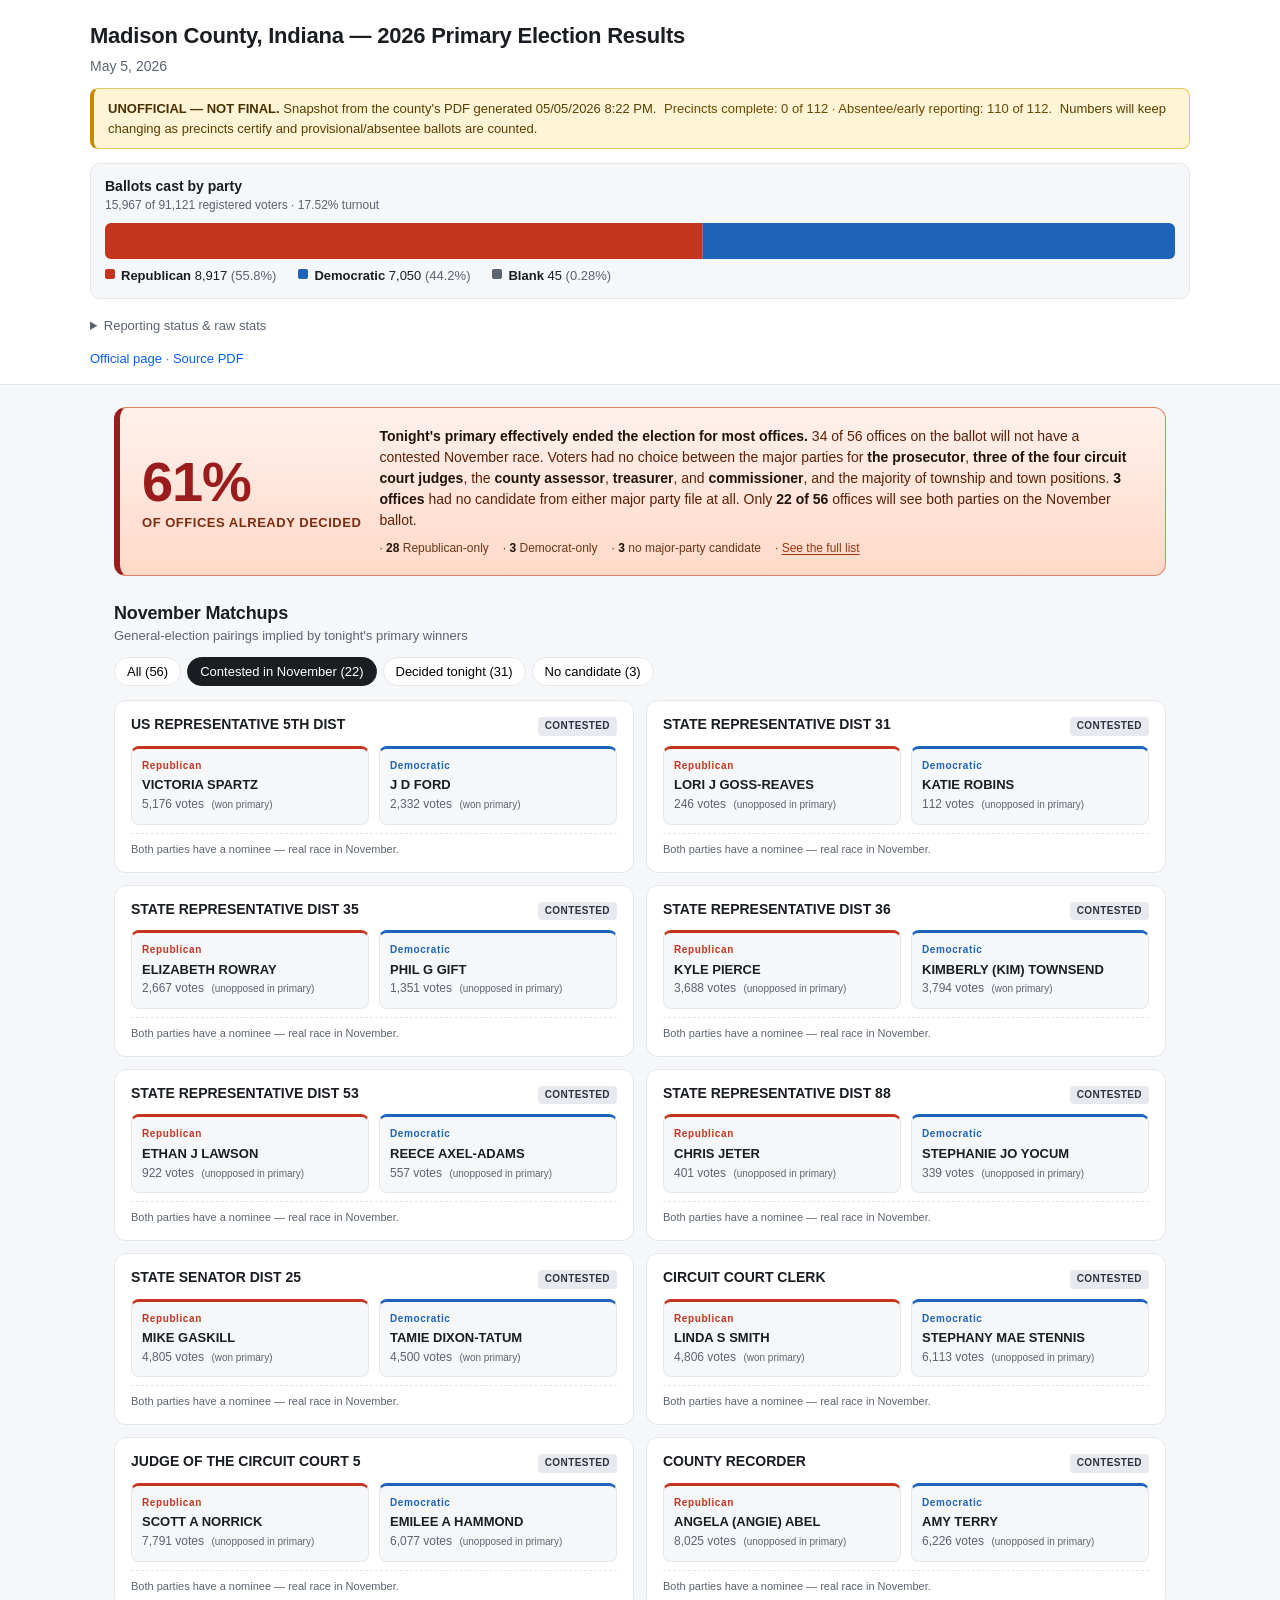
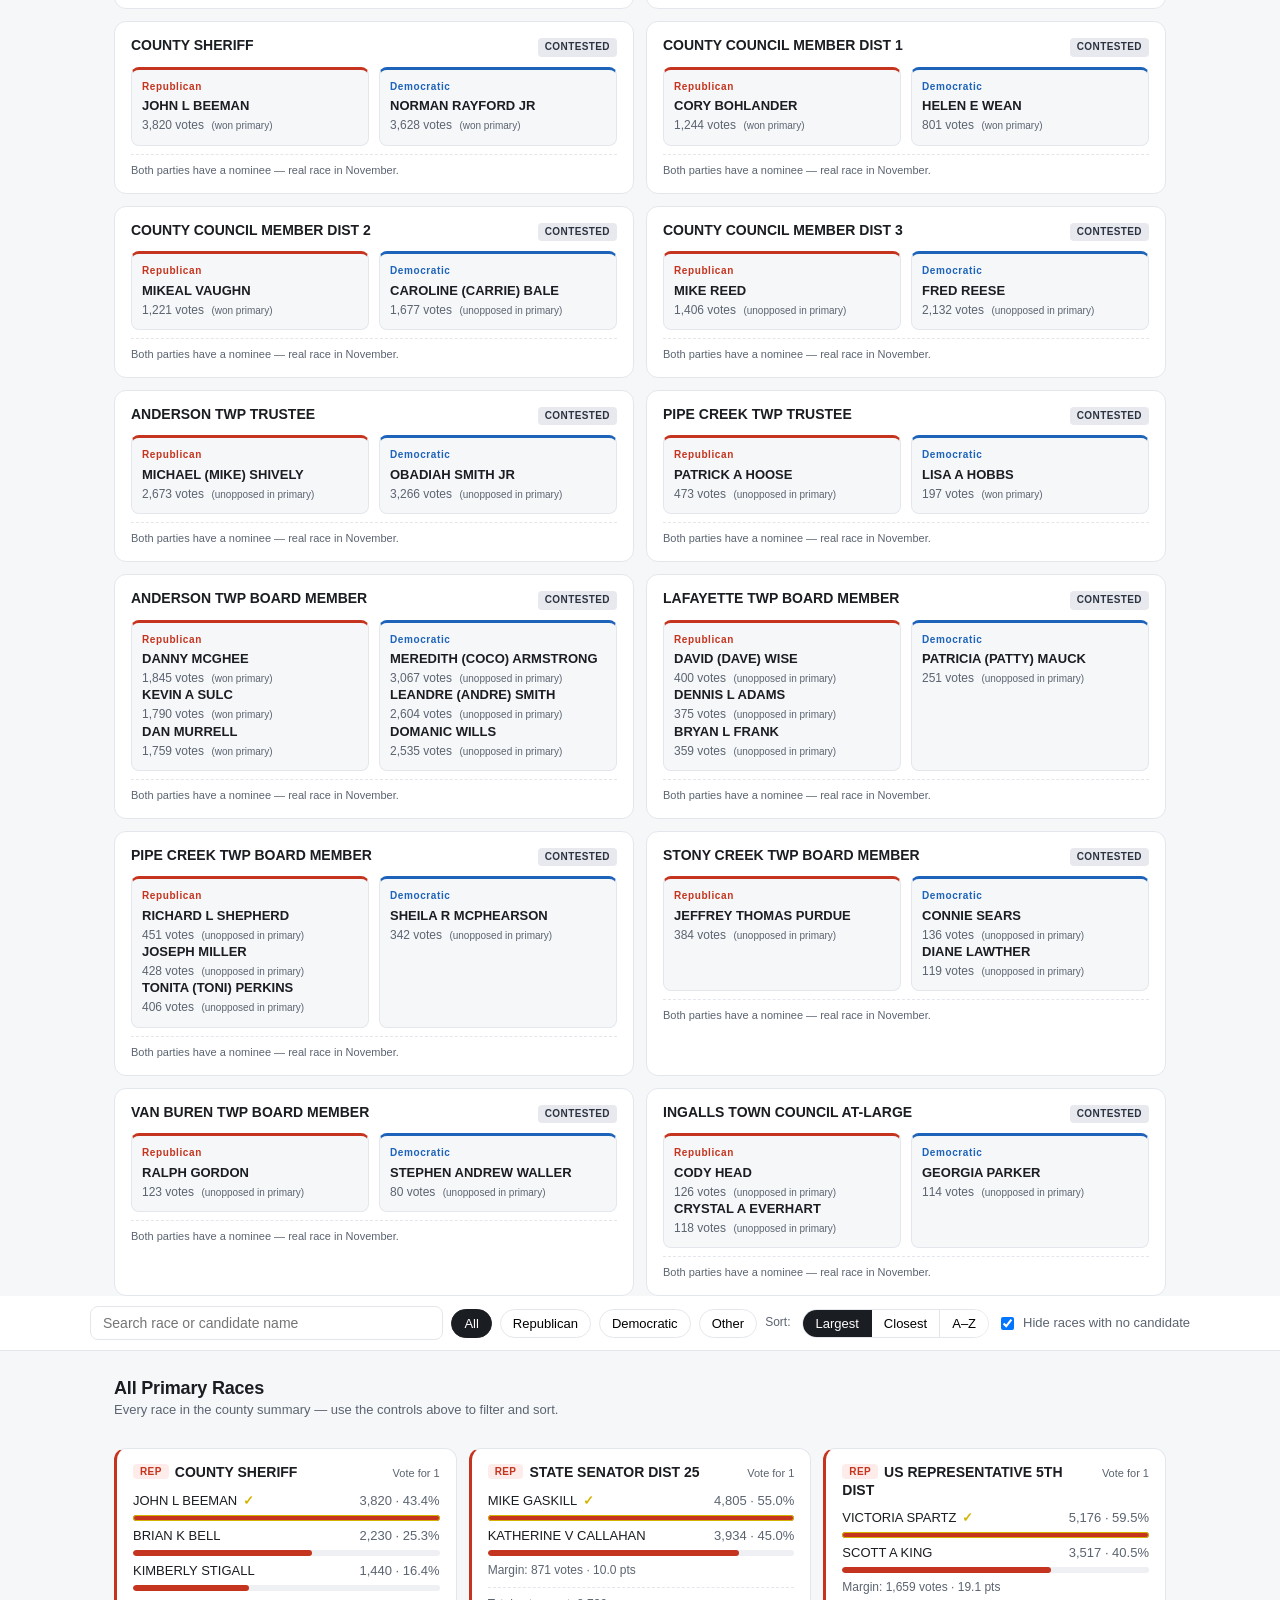
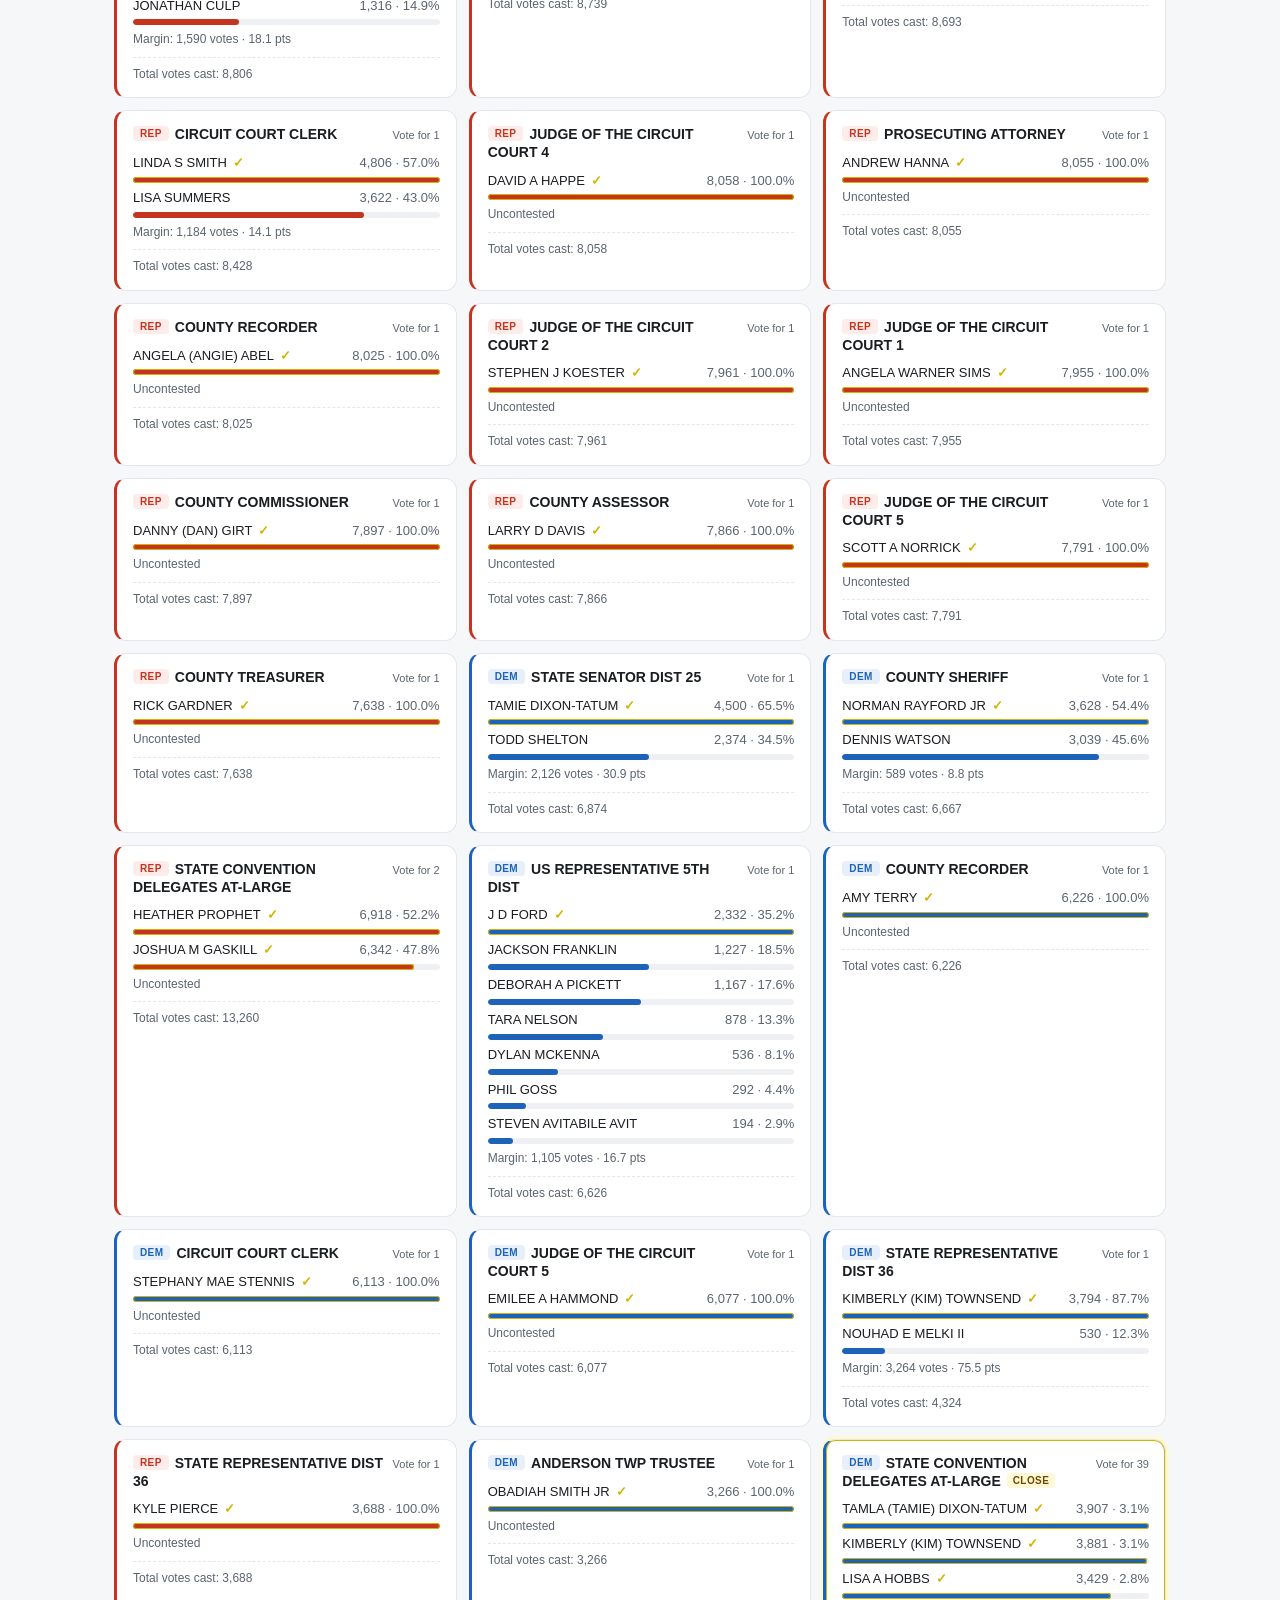
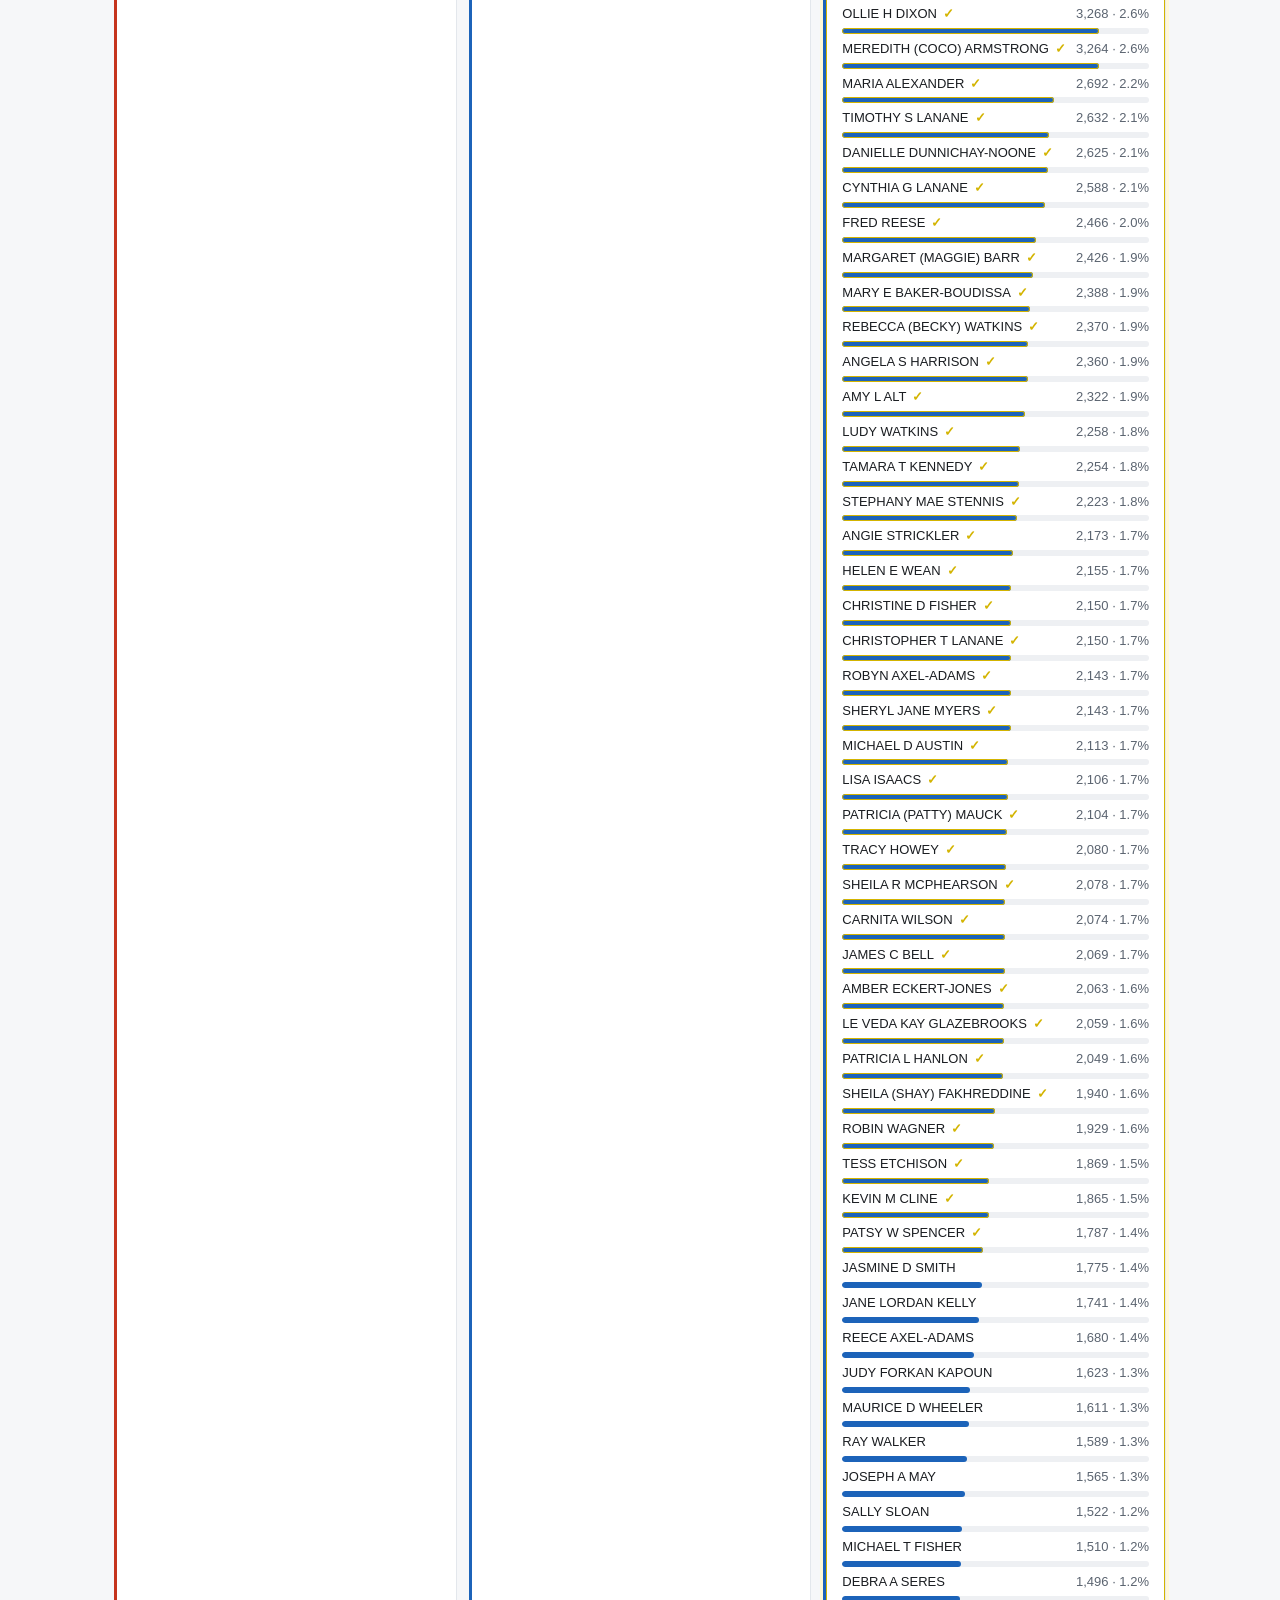
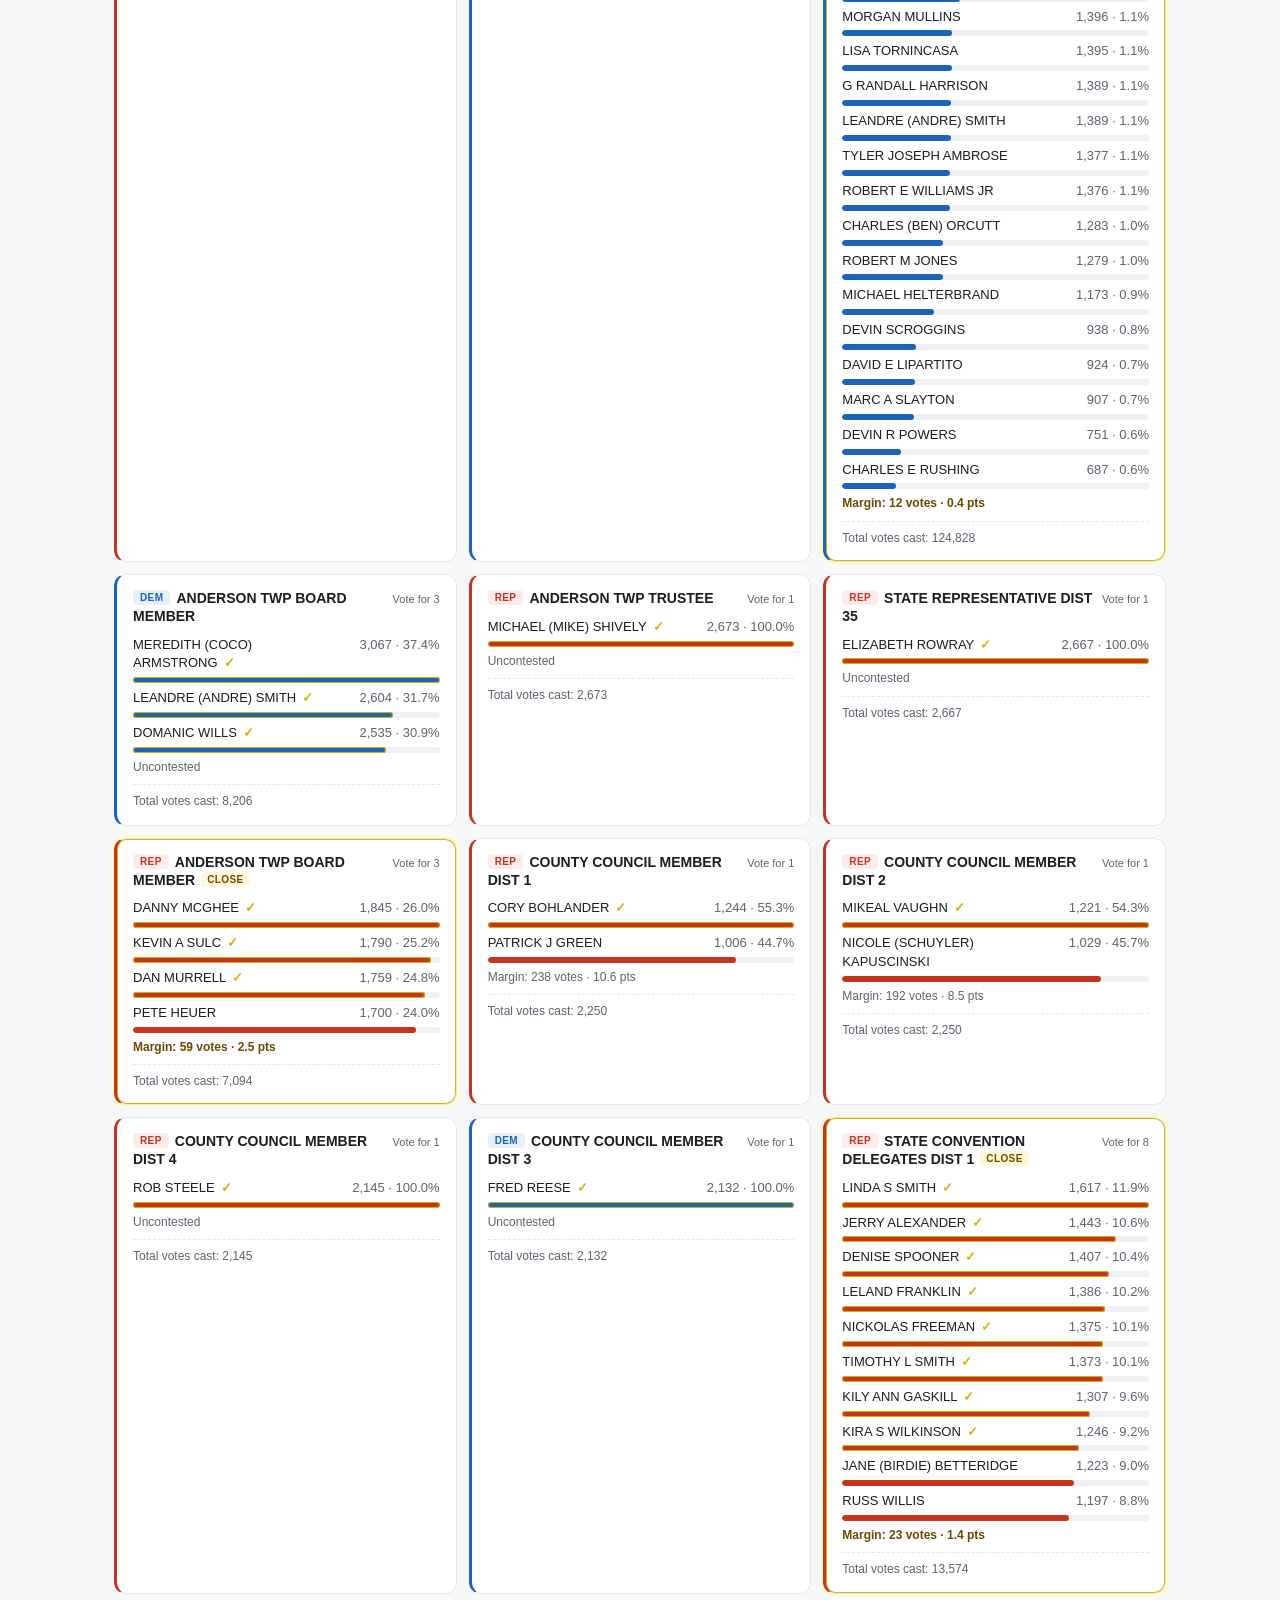
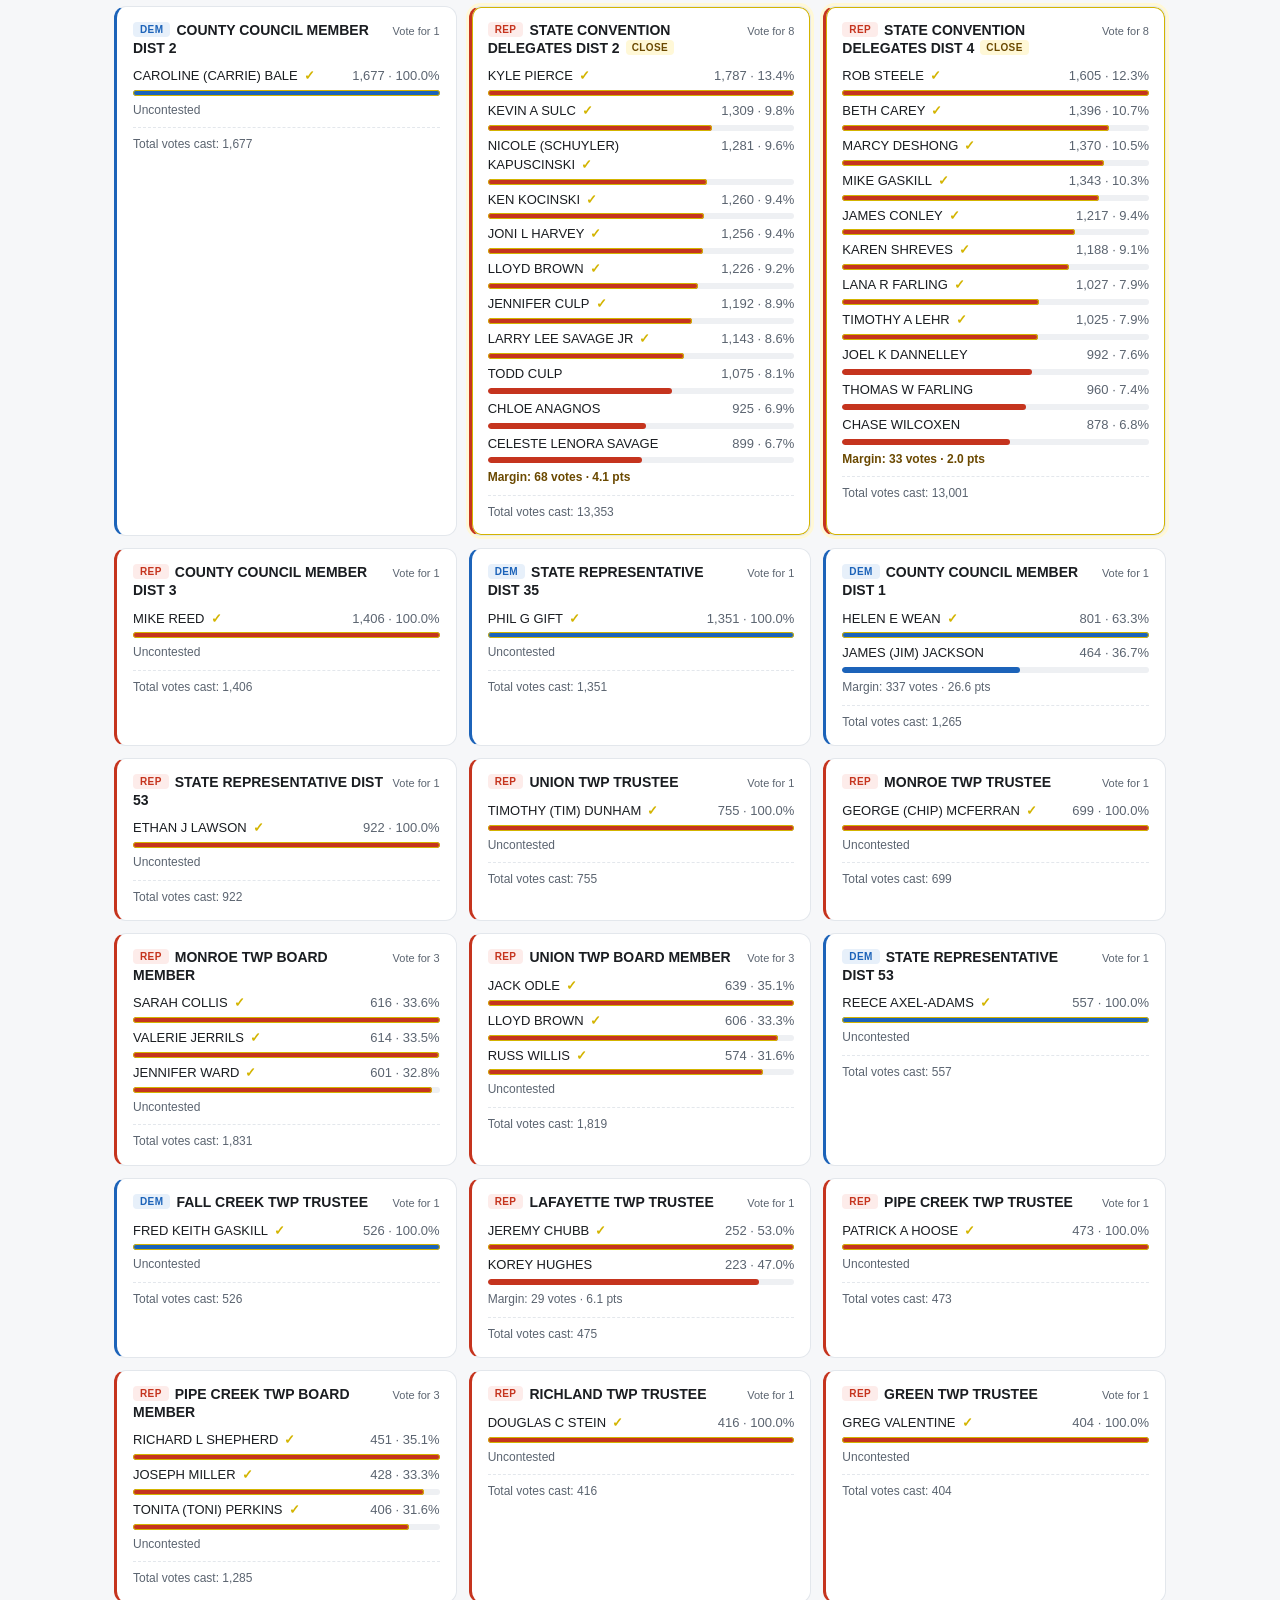
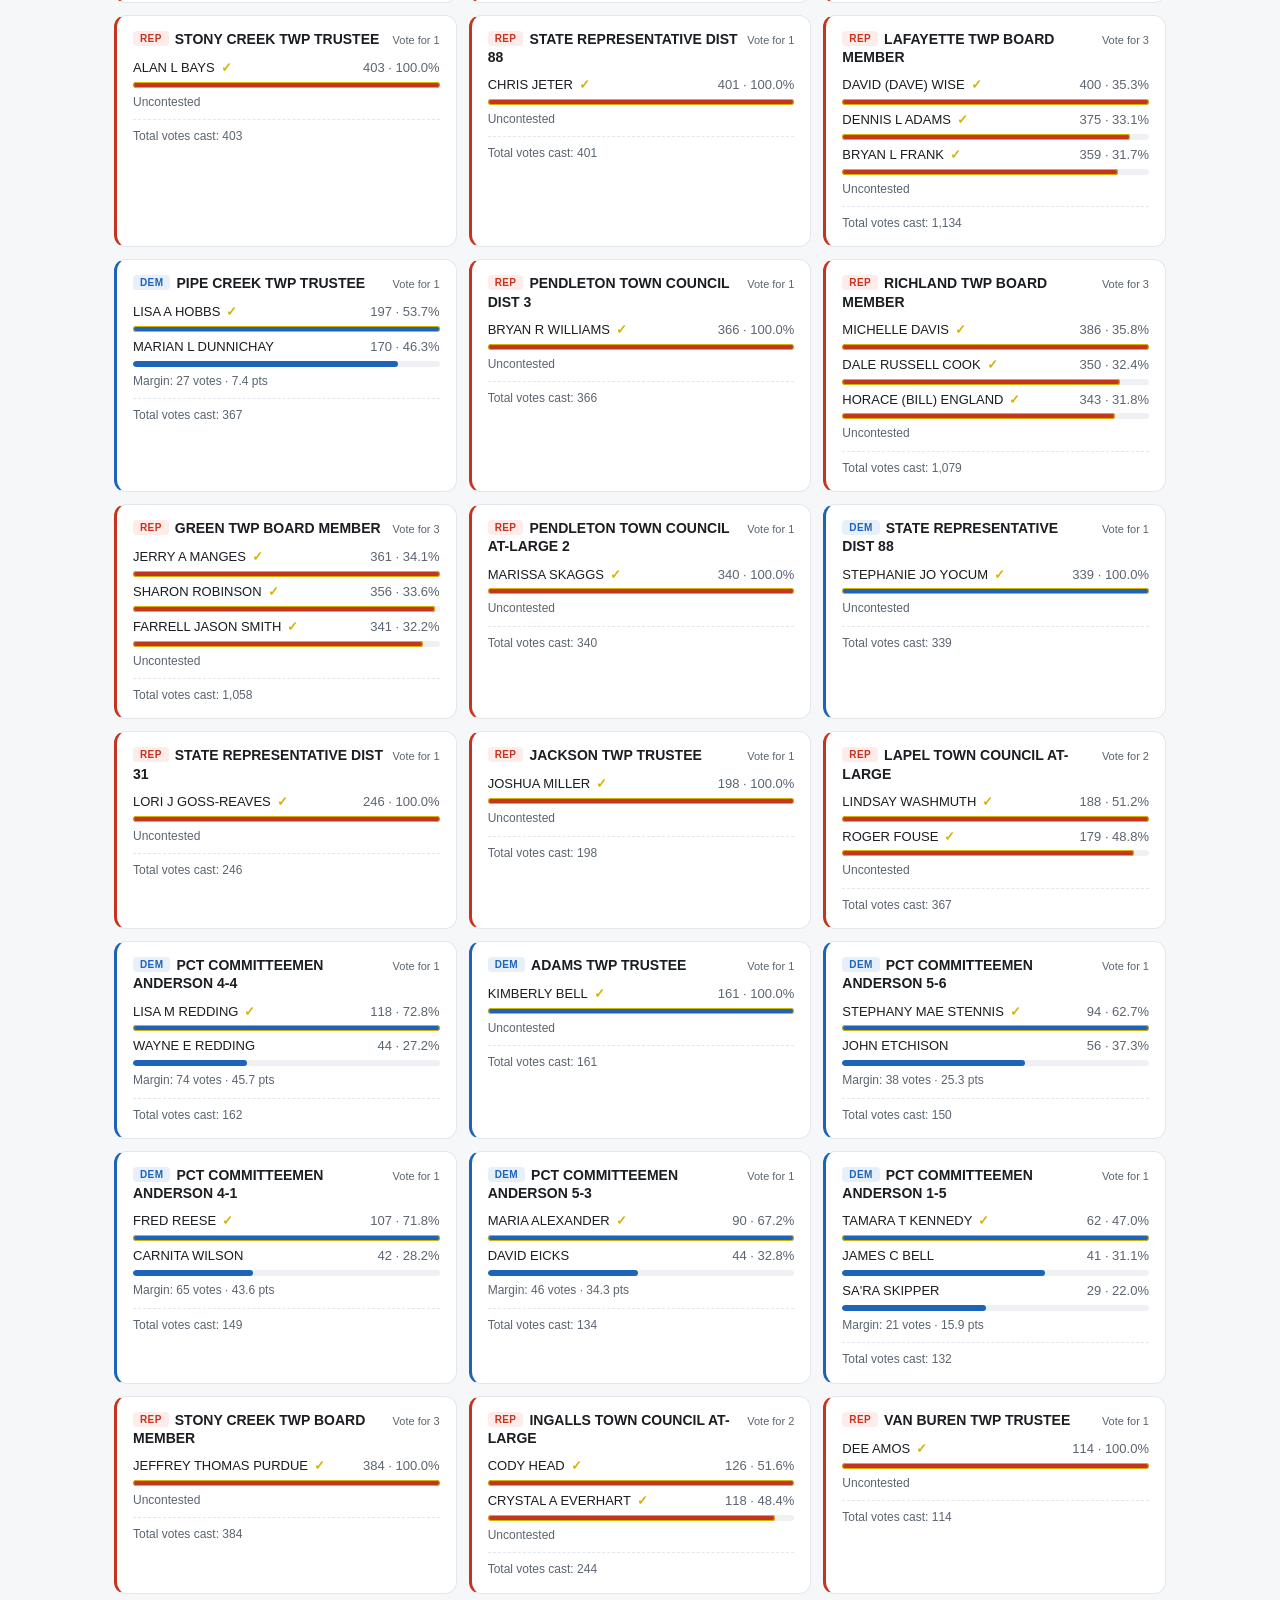
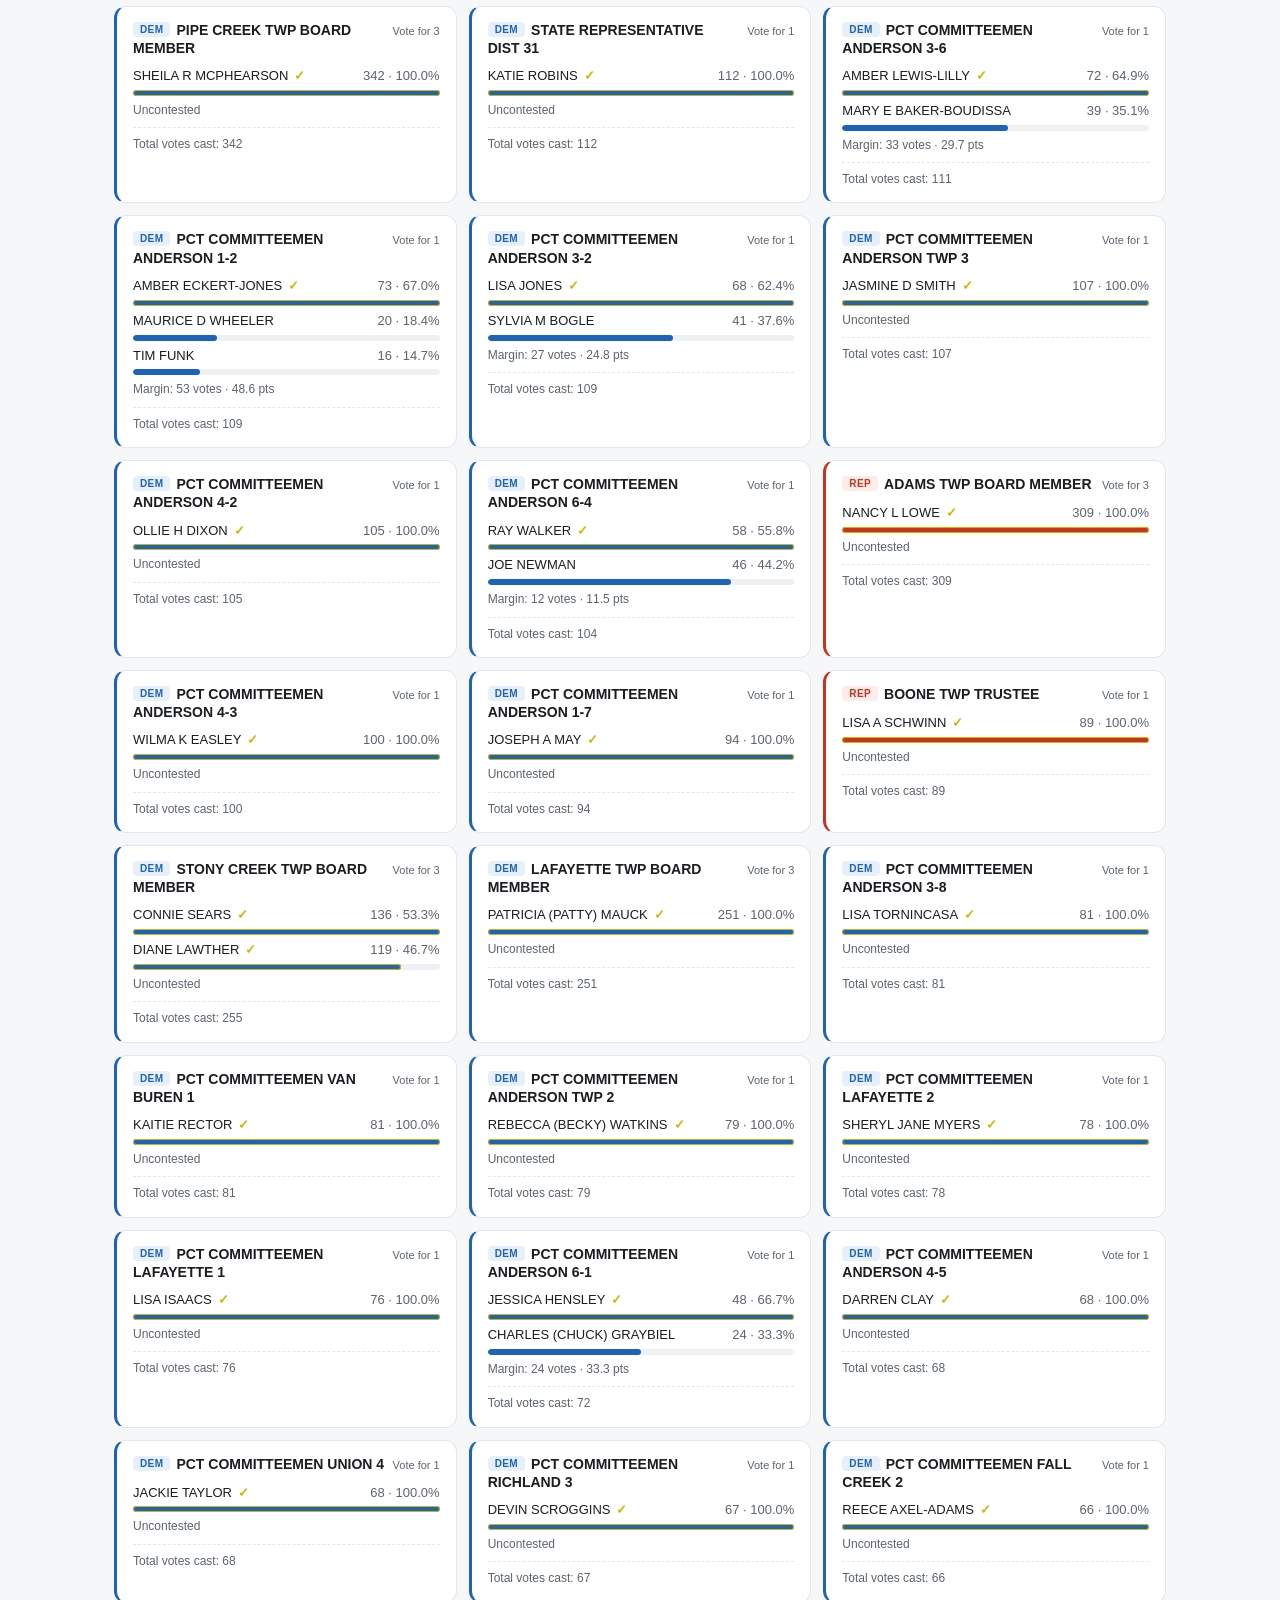
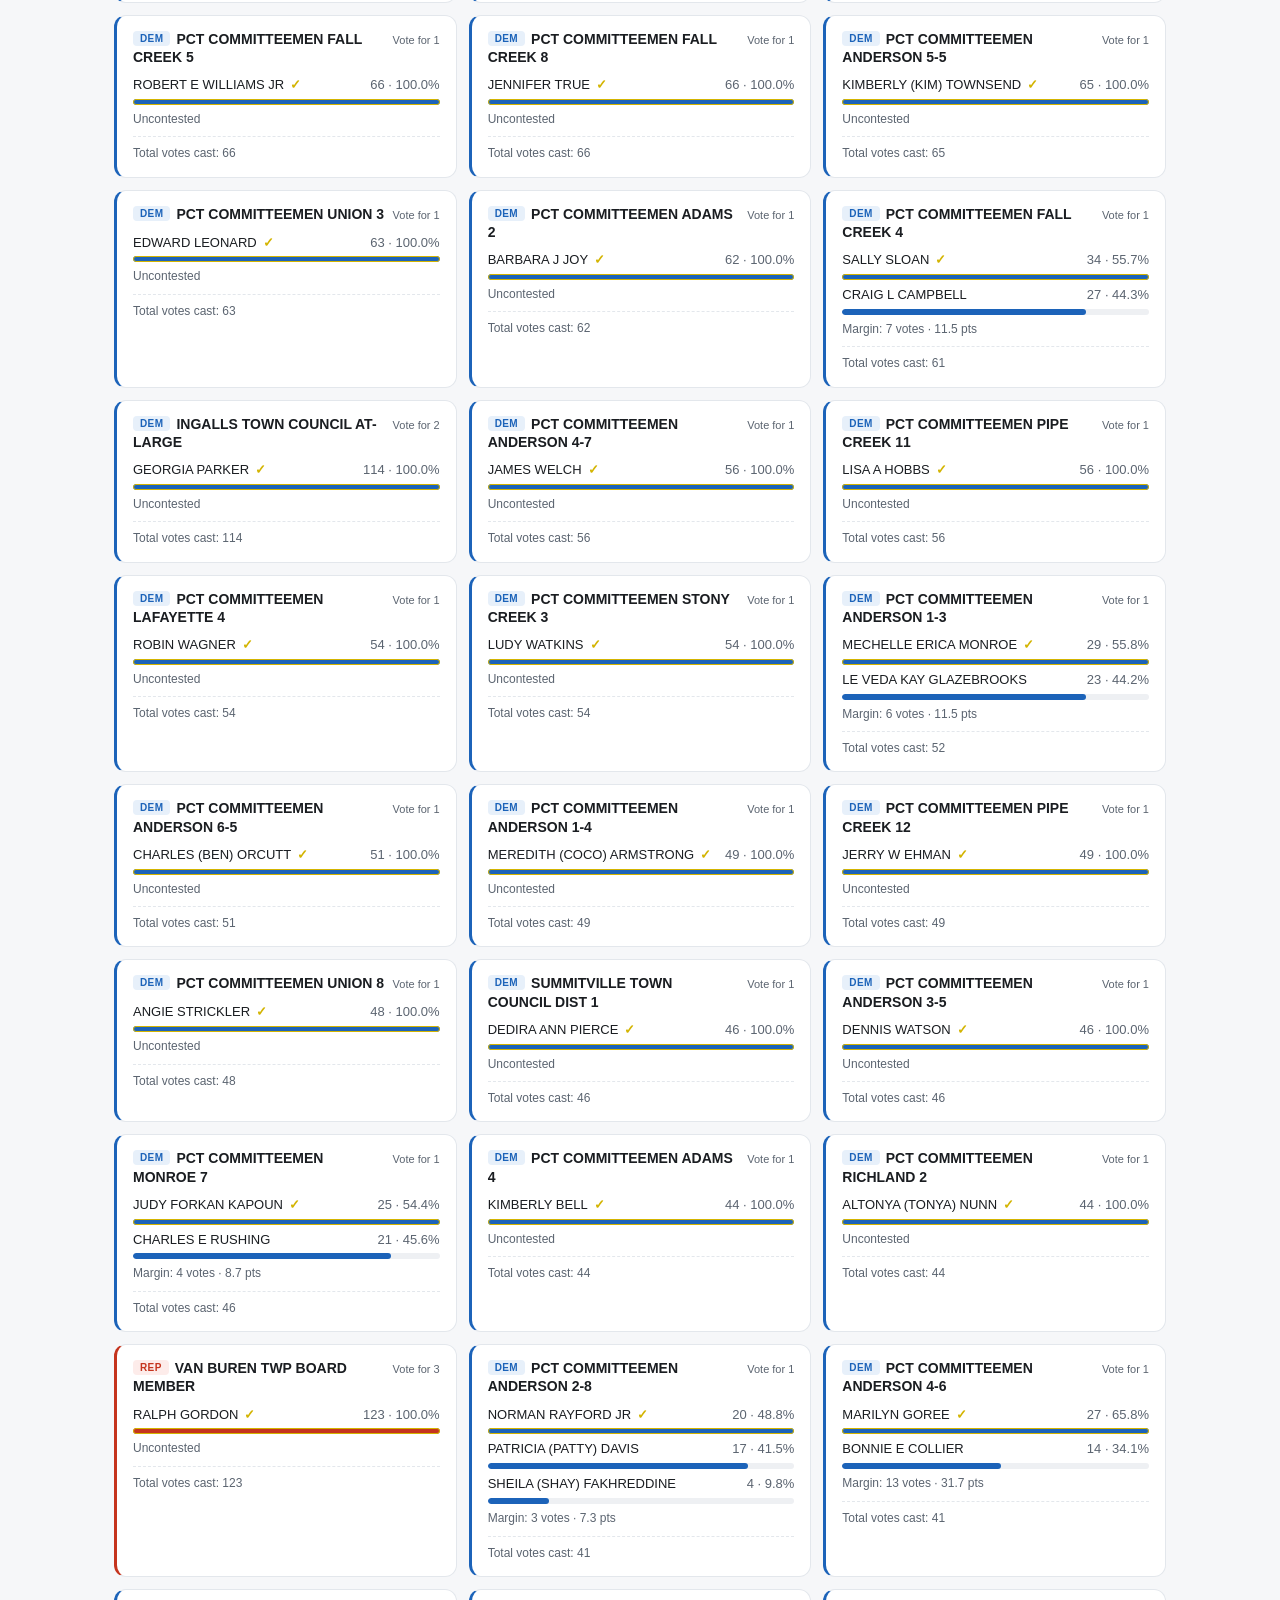
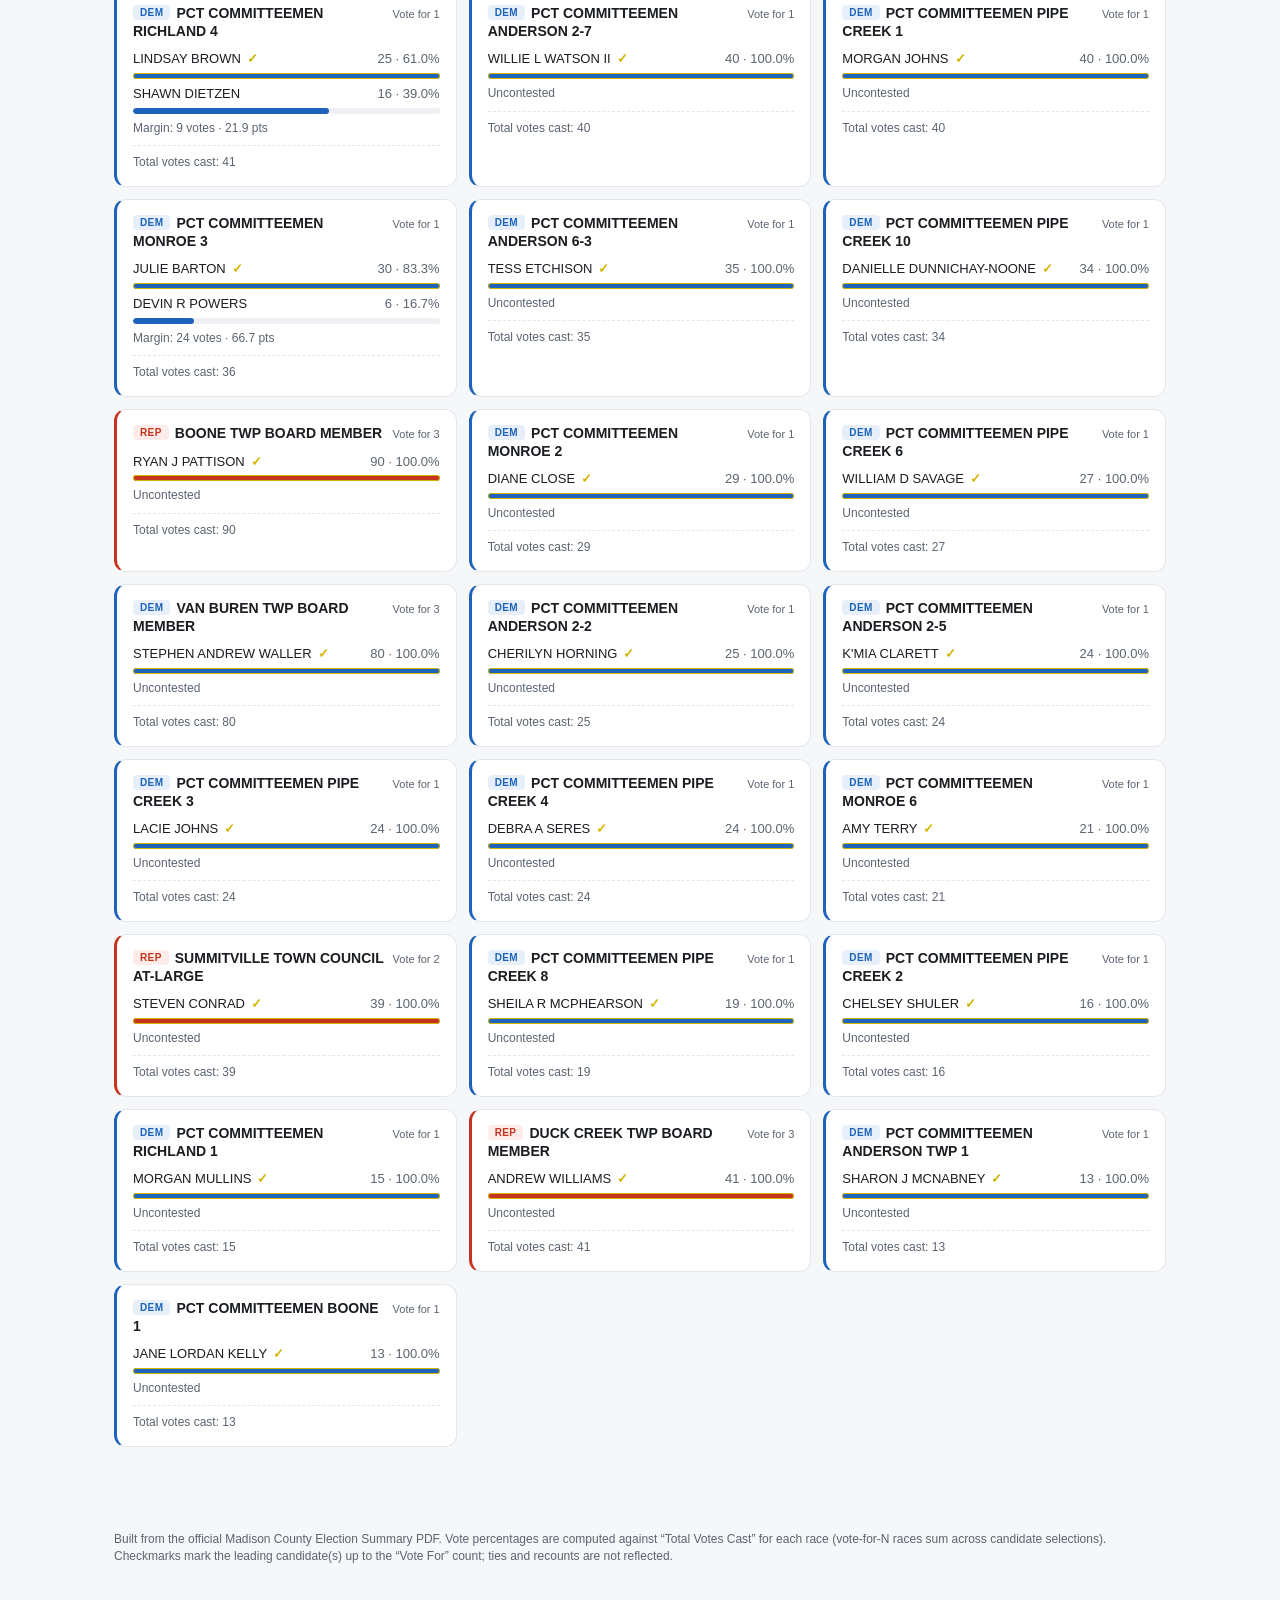
==== commit 053b8e75: "Add files via upload" ====
--- a/madison-county-2026-primary.html
+++ b/madison-county-2026-primary.html
@@ -166,6 +166,44 @@
   .nominee.empty .nominee-name { font-style: italic; color: var(--ink-soft); font-weight: 500; }
   .matchup-foot { font-size: 11px; color: var(--ink-soft); margin-top: 8px; padding-top: 8px; border-top: 1px dashed var(--rule); }
 
+  .callout {
+    max-width: 1100px; margin: 22px auto 0; padding: 0 24px;
+  }
+  .callout-card {
+    background: linear-gradient(180deg, #fff1ec 0%, #ffd9c8 100%);
+    border: 1px solid #e08164;
+    border-left: 6px solid #9b1c1c;
+    border-radius: 12px;
+    padding: 18px 22px;
+    display: grid;
+    grid-template-columns: auto 1fr;
+    gap: 18px;
+    align-items: center;
+  }
+  .callout-num {
+    font-size: 56px; font-weight: 800; line-height: 1;
+    color: #9b1c1c;
+    font-variant-numeric: tabular-nums;
+    letter-spacing: -0.02em;
+  }
+  .callout-num small { display:block; font-size: 13px; font-weight: 600; color: #7c2d12; margin-top: 6px; letter-spacing: 0.04em; text-transform: uppercase; }
+  .callout-body { font-size: 14px; line-height: 1.5; color: #5b2107; }
+  .callout-body strong { color: #1f1208; }
+  .callout-body .breakdown {
+    display: flex; flex-wrap: wrap; gap: 6px 14px;
+    margin-top: 8px; font-size: 12px; color: #6b3815;
+  }
+  .callout-body .breakdown span { white-space: nowrap; }
+  .callout-body button.linkish {
+    background: none; border: none; color: #9a3412; font: inherit; padding: 0;
+    cursor: pointer; text-decoration: underline; text-underline-offset: 2px;
+  }
+  .callout-body button.linkish:hover { color: #5b2107; }
+  @media (max-width: 600px) {
+    .callout-card { grid-template-columns: 1fr; gap: 8px; }
+    .callout-num { font-size: 36px; }
+  }
+
   .sort-group { display: flex; gap: 0; border: 1px solid var(--rule); border-radius: 999px; overflow: hidden; background: #fff; }
   .sort-group .pill { border-radius: 0; border: none; border-right: 1px solid var(--rule); }
   .sort-group .pill:last-child { border-right: none; }
@@ -319,6 +357,21 @@
   </div>
 </header>
 
+<div class="callout">
+  <div class="callout-card" role="region" aria-label="Uncontested seats callout">
+    <div class="callout-num">61%<small>of offices already decided</small></div>
+    <div class="callout-body">
+      <strong>Tonight's primary effectively ended the election for most offices.</strong>
+      34 of 56 offices on the ballot will not have a contested November race. Voters had no choice between the major parties for <strong>the prosecutor</strong>, <strong>three of the four circuit court judges</strong>, the <strong>county assessor</strong>, <strong>treasurer</strong>, and <strong>commissioner</strong>, and the majority of township and town positions. <strong>3 offices</strong> had no candidate from either major party file at all. Only <strong>22 of 56</strong> offices will see both parties on the November ballot.
+      <div class="breakdown">
+        <span>&middot; <strong>28</strong> Republican-only</span>
+        <span>&middot; <strong>3</strong> Democrat-only</span>
+        <span>&middot; <strong>3</strong> no major-party candidate</span>
+        <span>&middot; <button type="button" class="linkish" id="callout-jump">See the full list</button></span>
+      </div>
+    </div>
+  </div>
+</div>
 <section class="matchups-section">
   <div class="section-head">
     <div>
@@ -484,6 +537,16 @@
     `).join('');
   }
   renderMatchups();
+
+  // Callout "See the list" — filter matchups to decided and scroll
+  const calloutJump = document.getElementById('callout-jump');
+  if (calloutJump) {
+    calloutJump.addEventListener('click', () => {
+      const decidedTab = document.querySelector('.pill[data-mu="decided"]');
+      if (decidedTab) decidedTab.click();
+      document.querySelector('.matchups-section').scrollIntoView({ behavior: 'smooth', block: 'start' });
+    });
+  }
 
   function fmt(n) { return (n||0).toLocaleString('en-US'); }
   function partyClass(p) { return p === 'REP' ? 'rep' : p === 'DEM' ? 'dem' : 'non'; }
